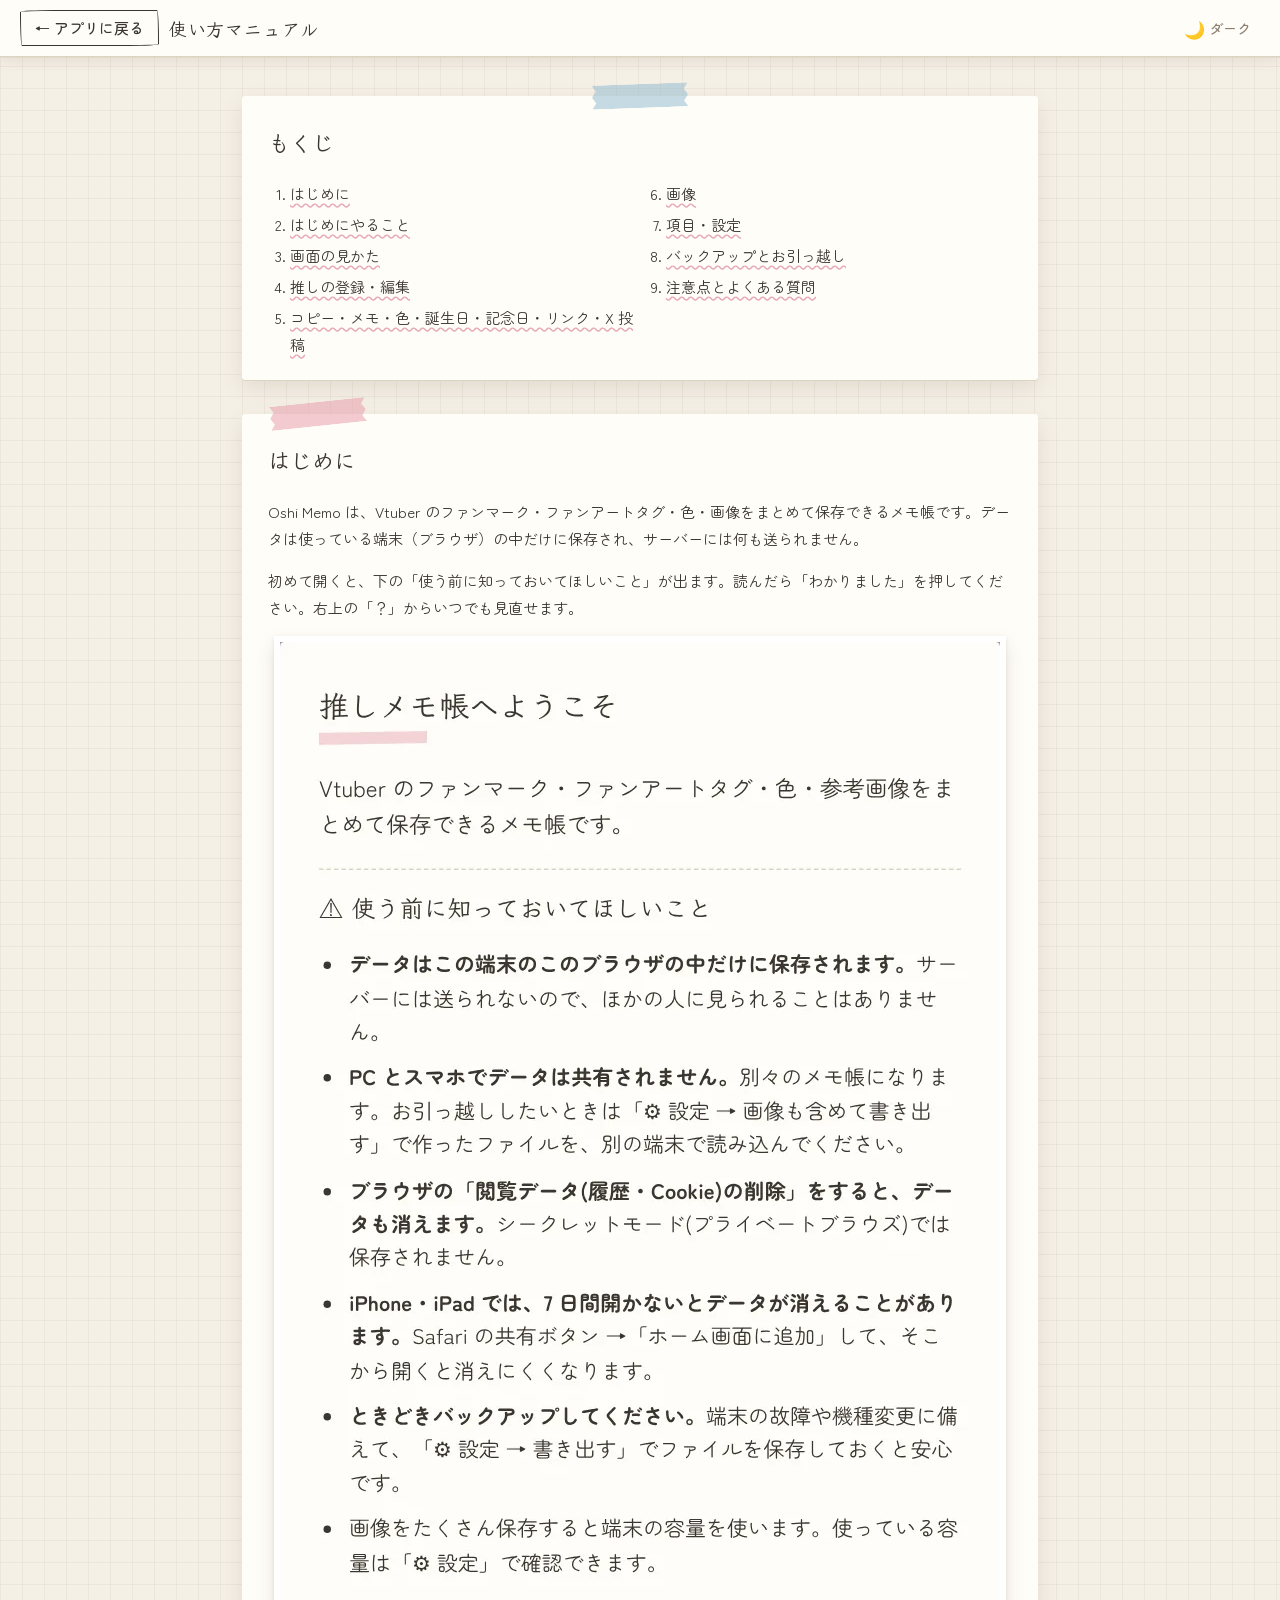
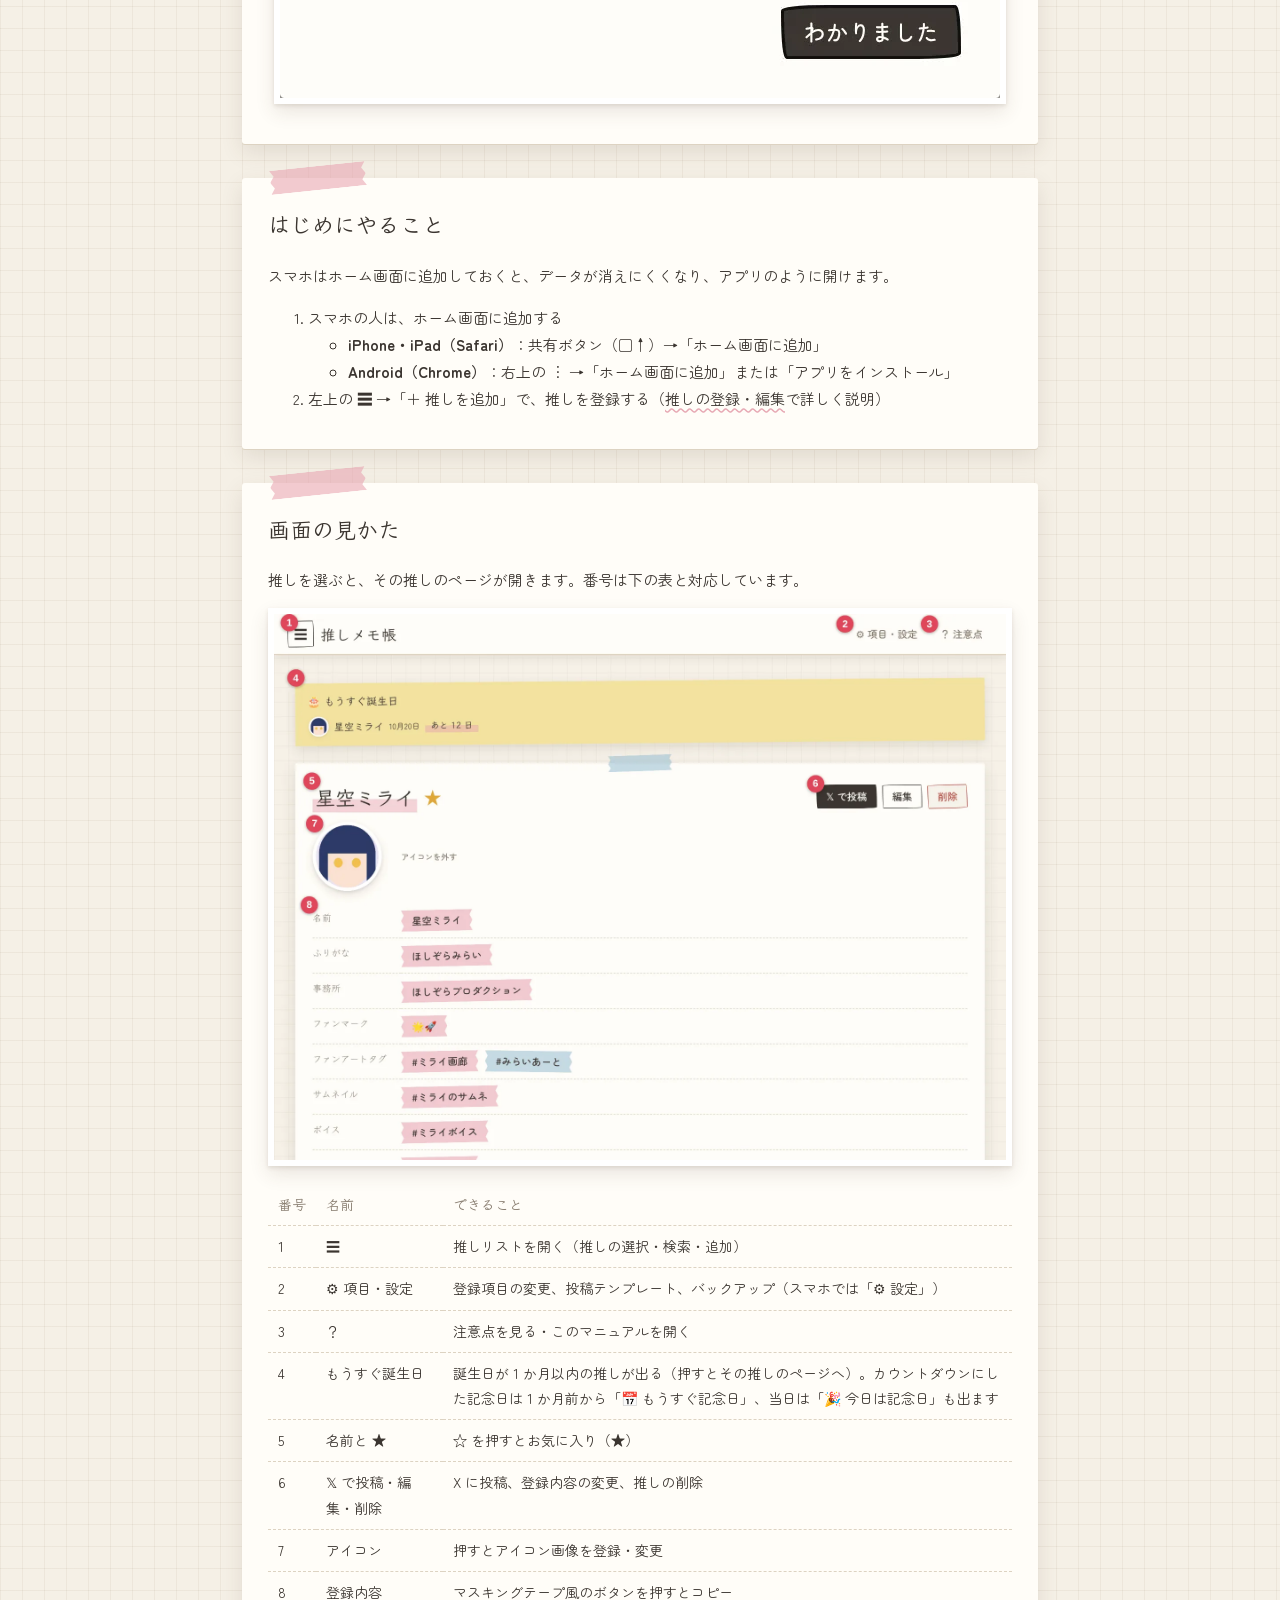
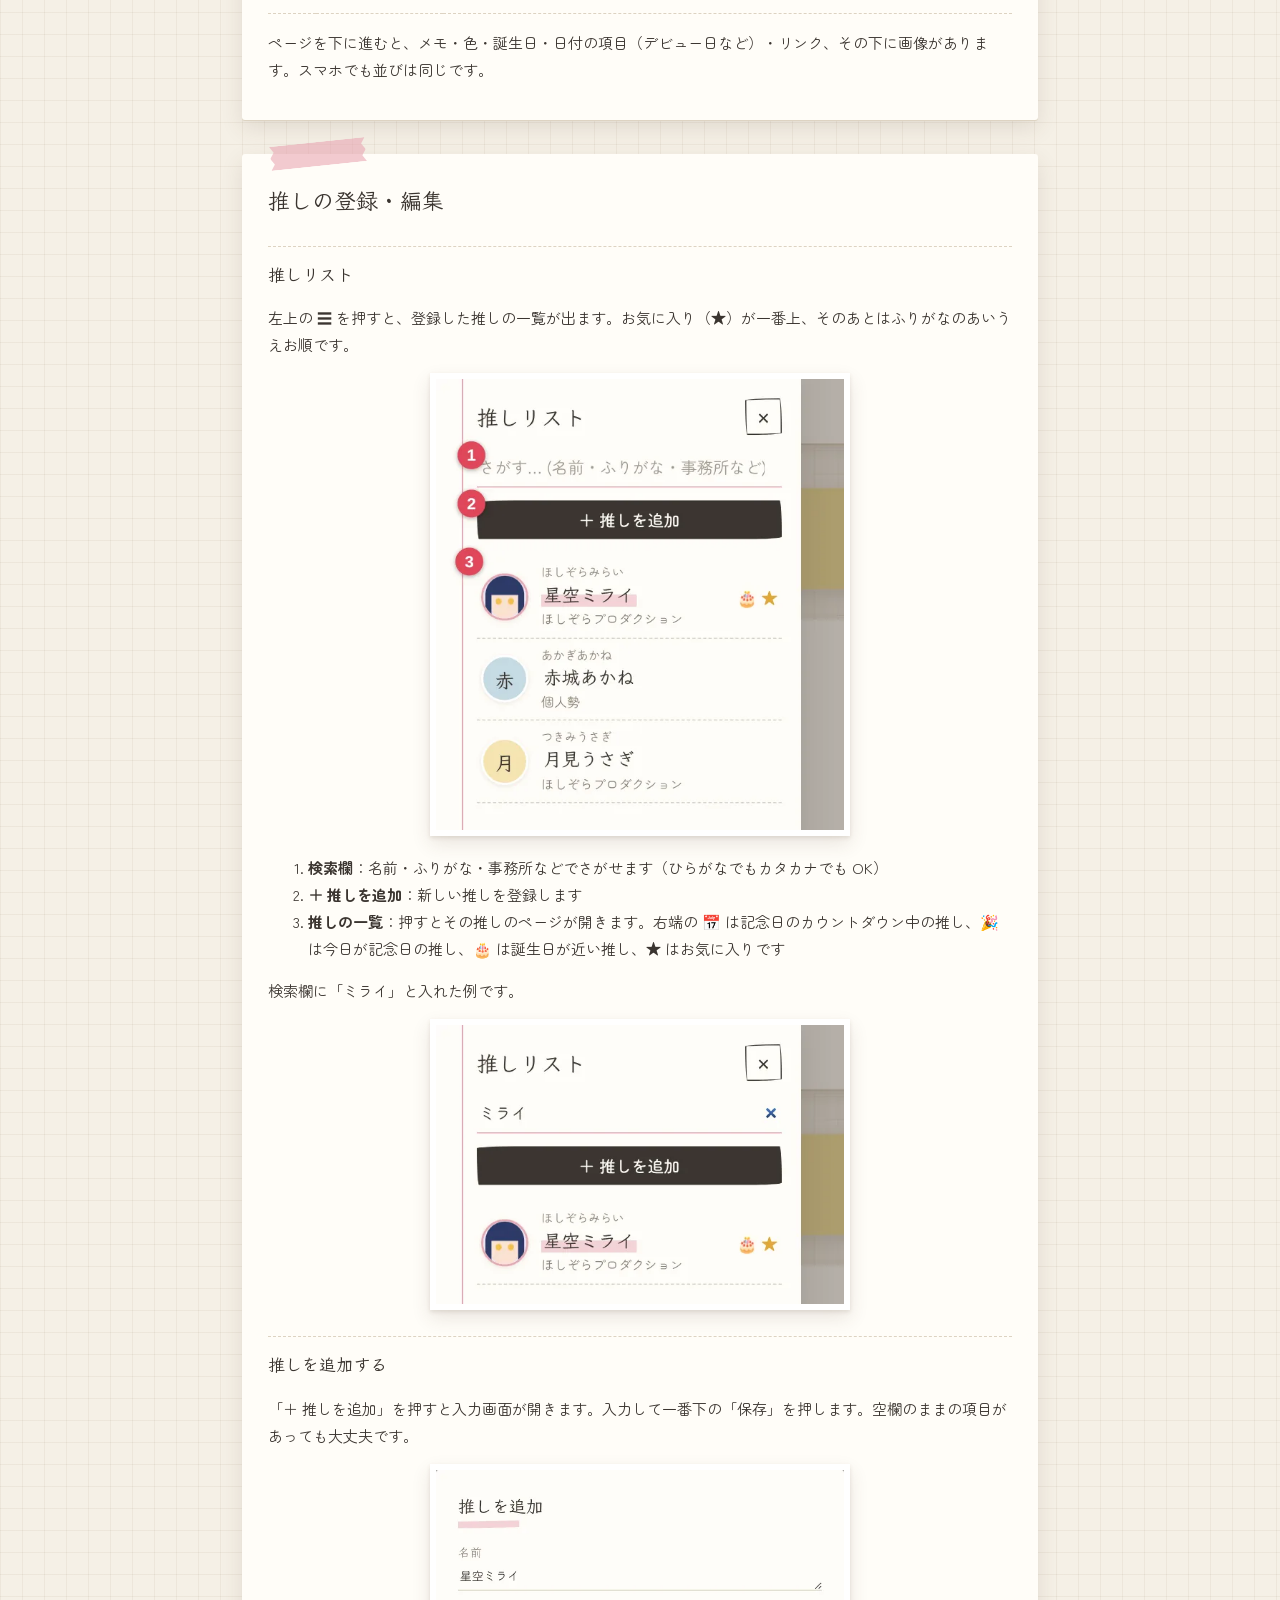
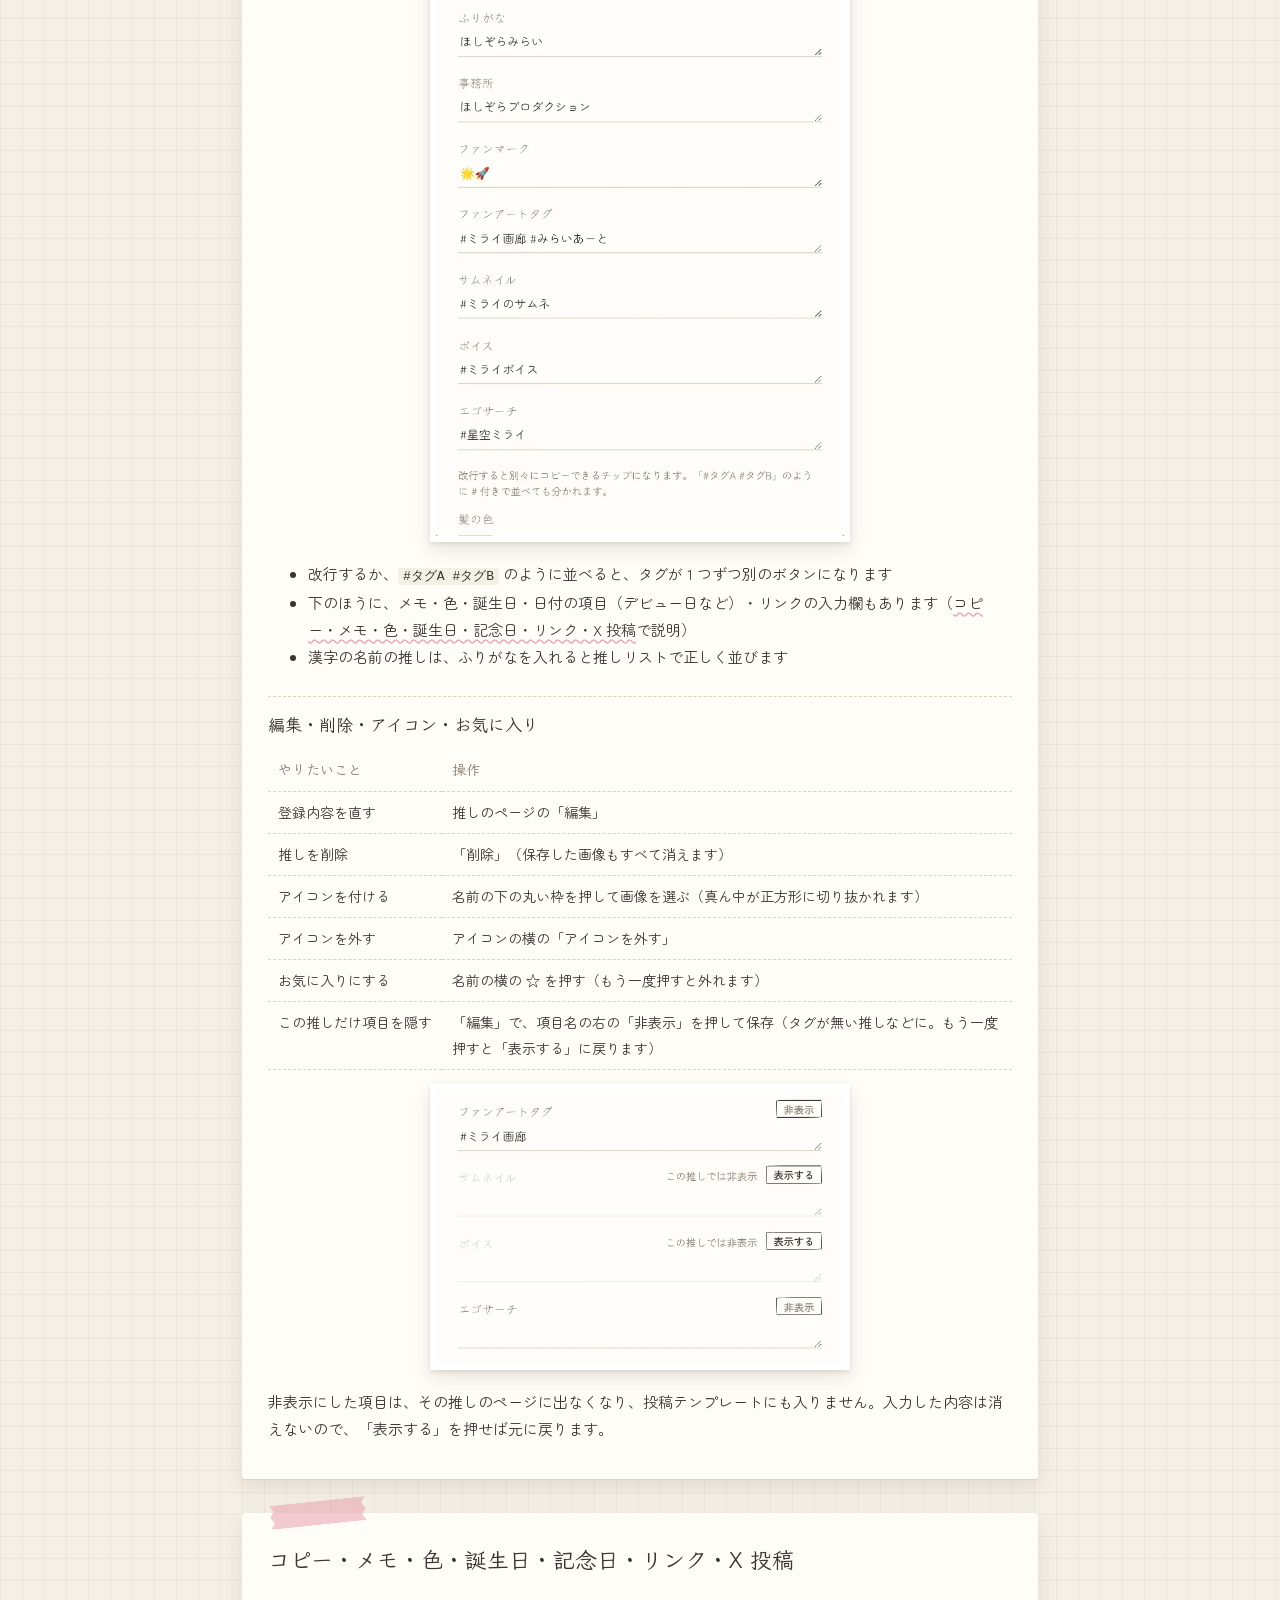
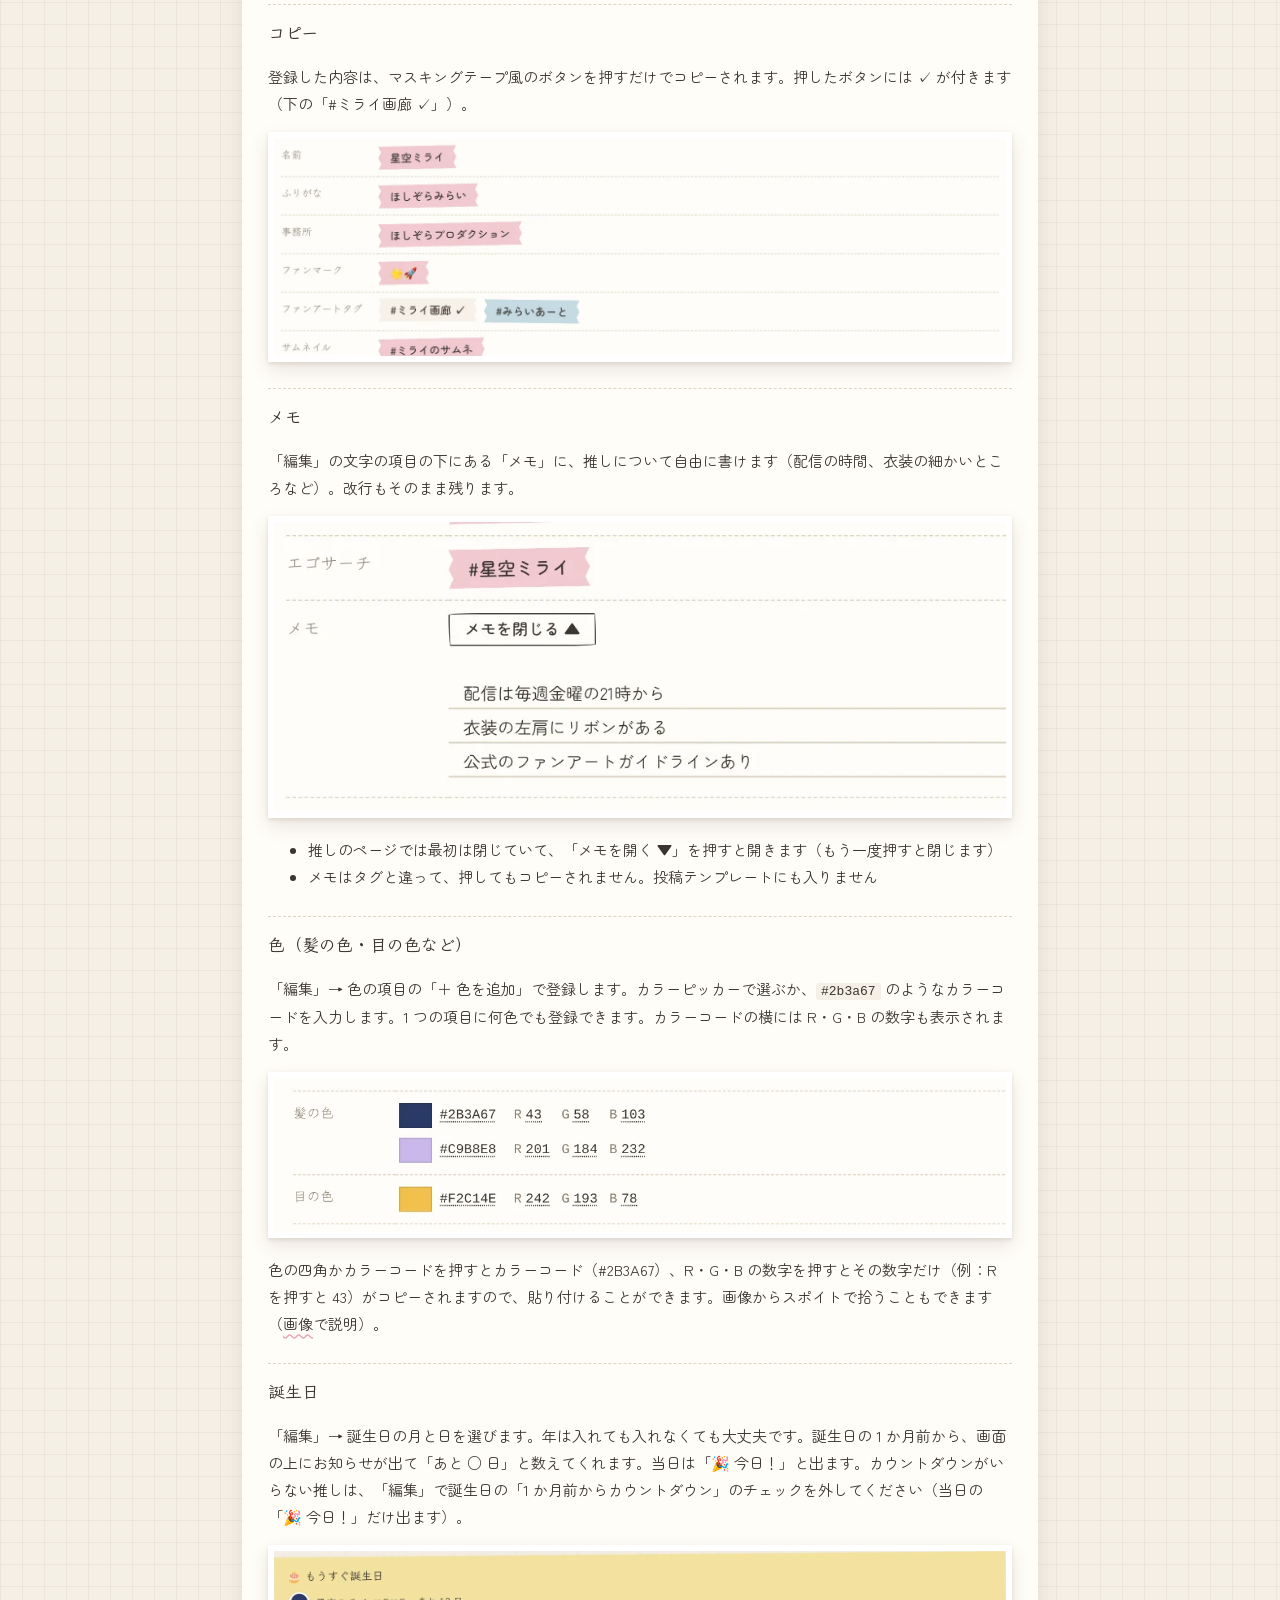
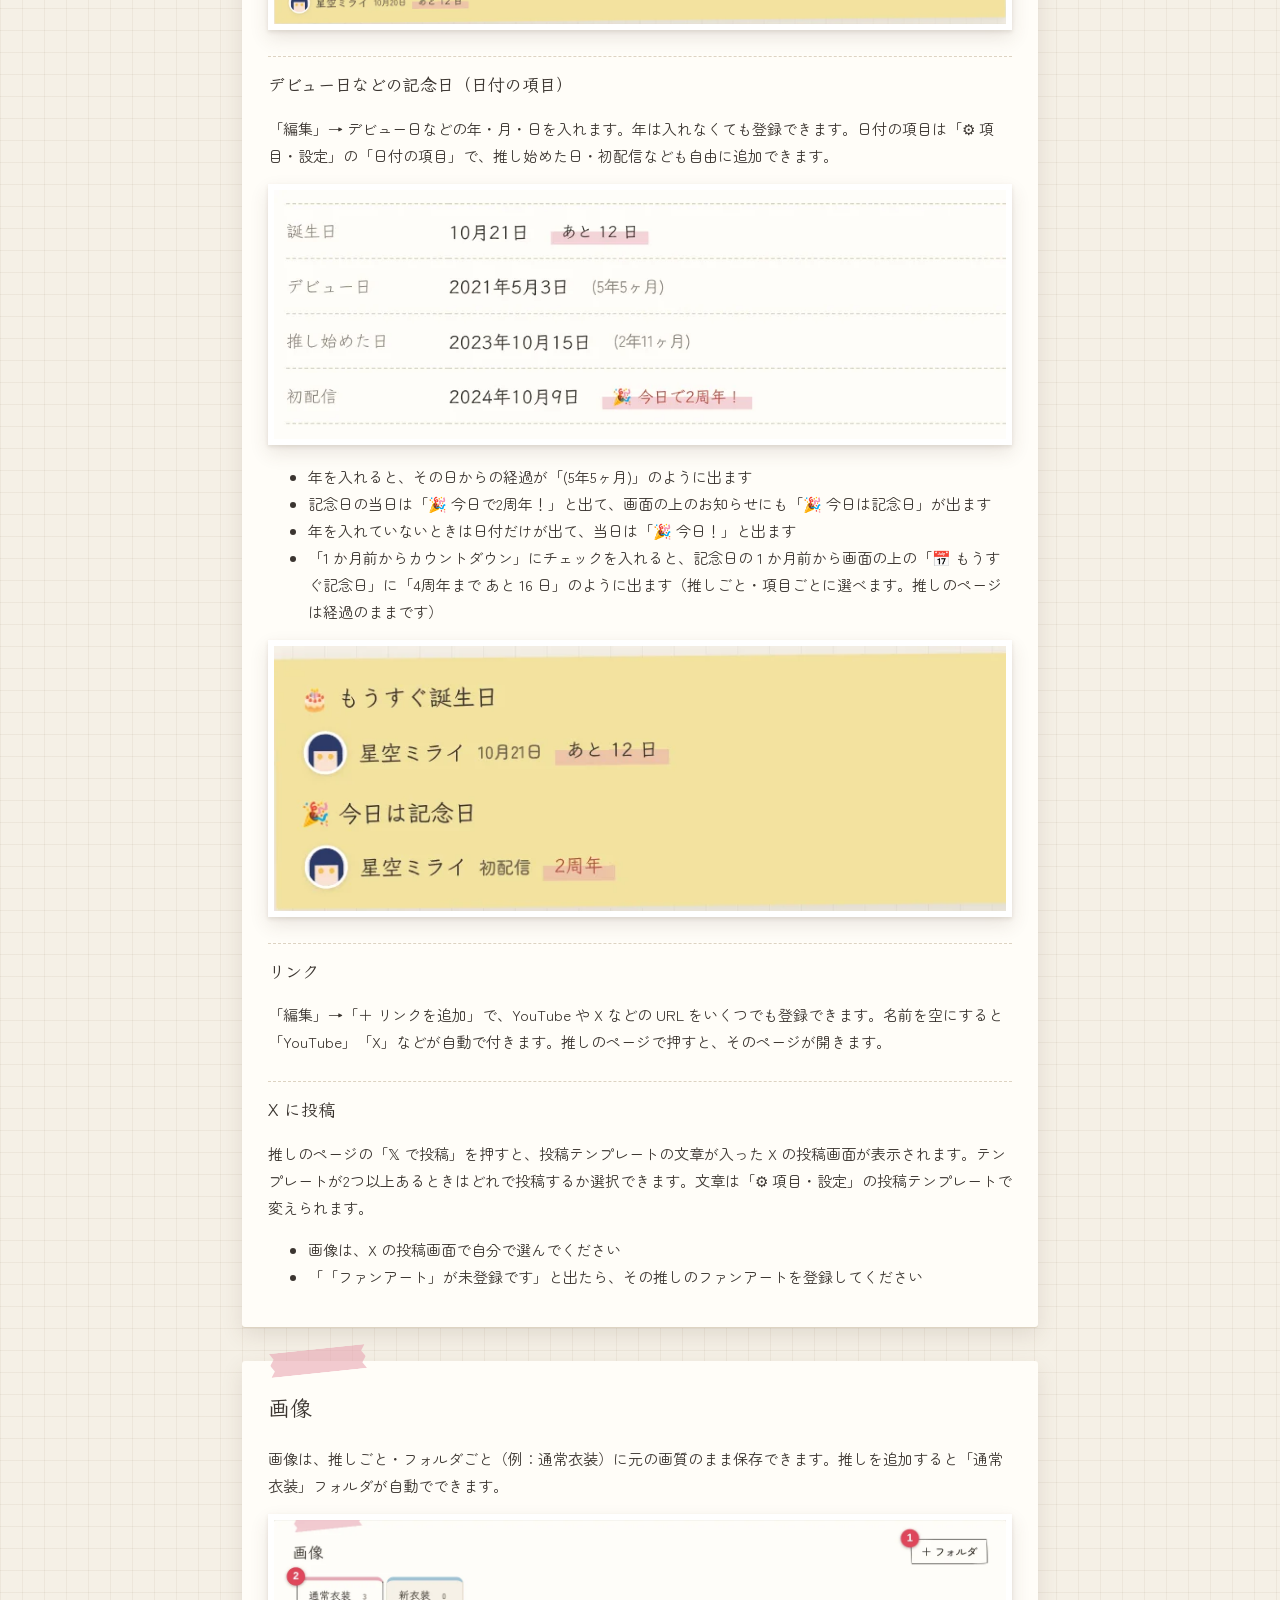
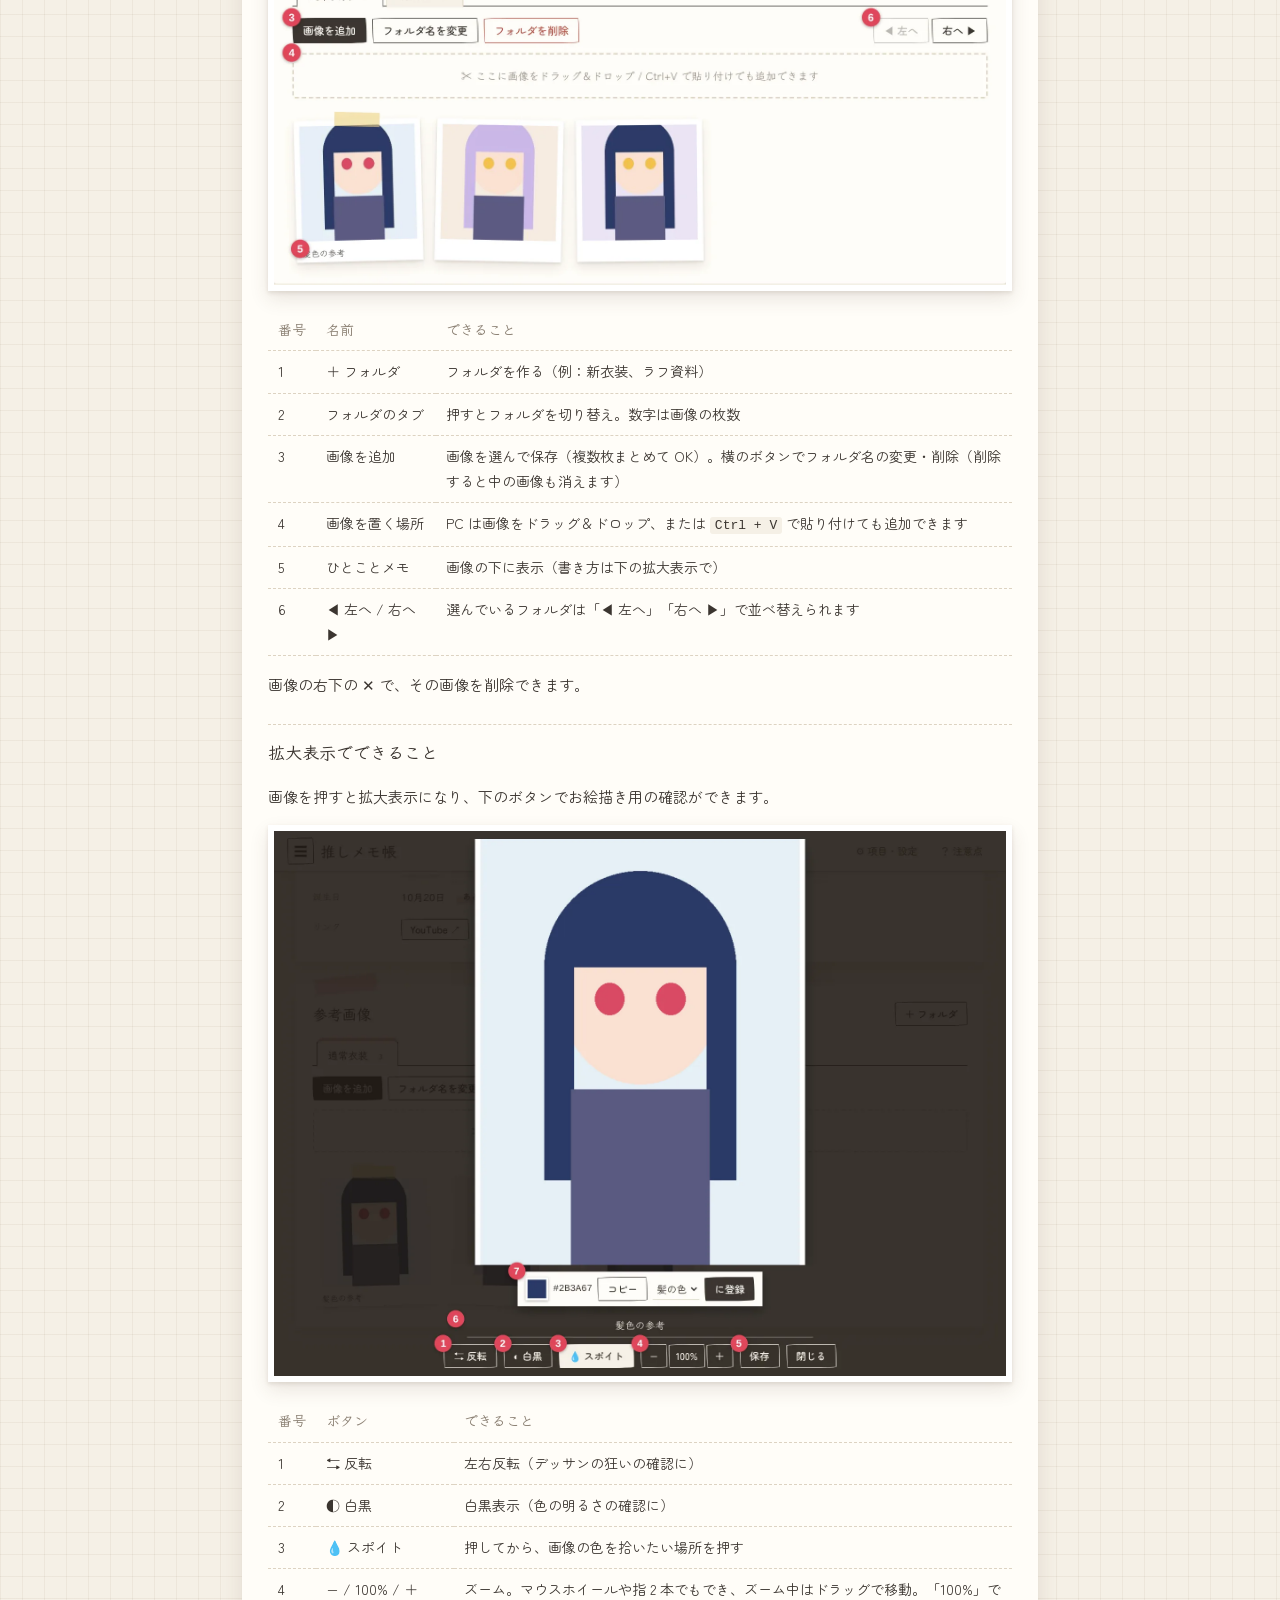
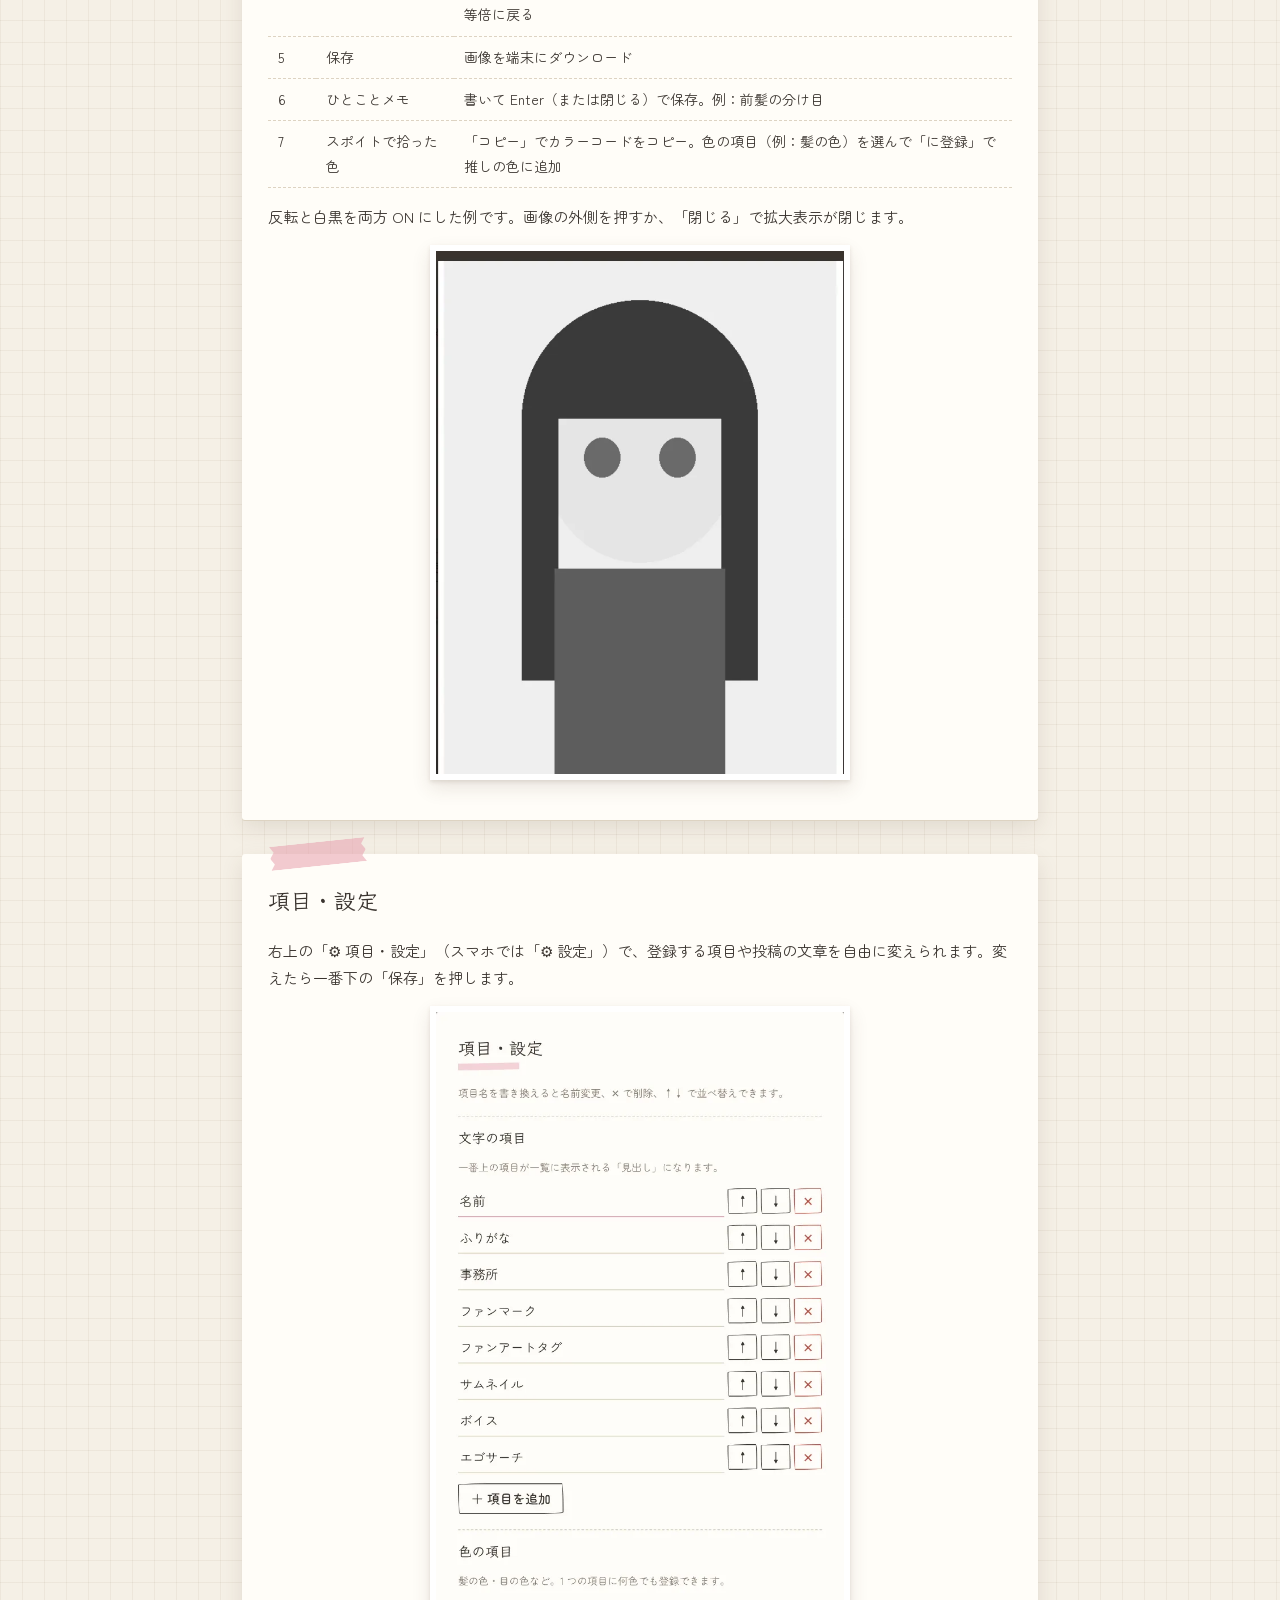
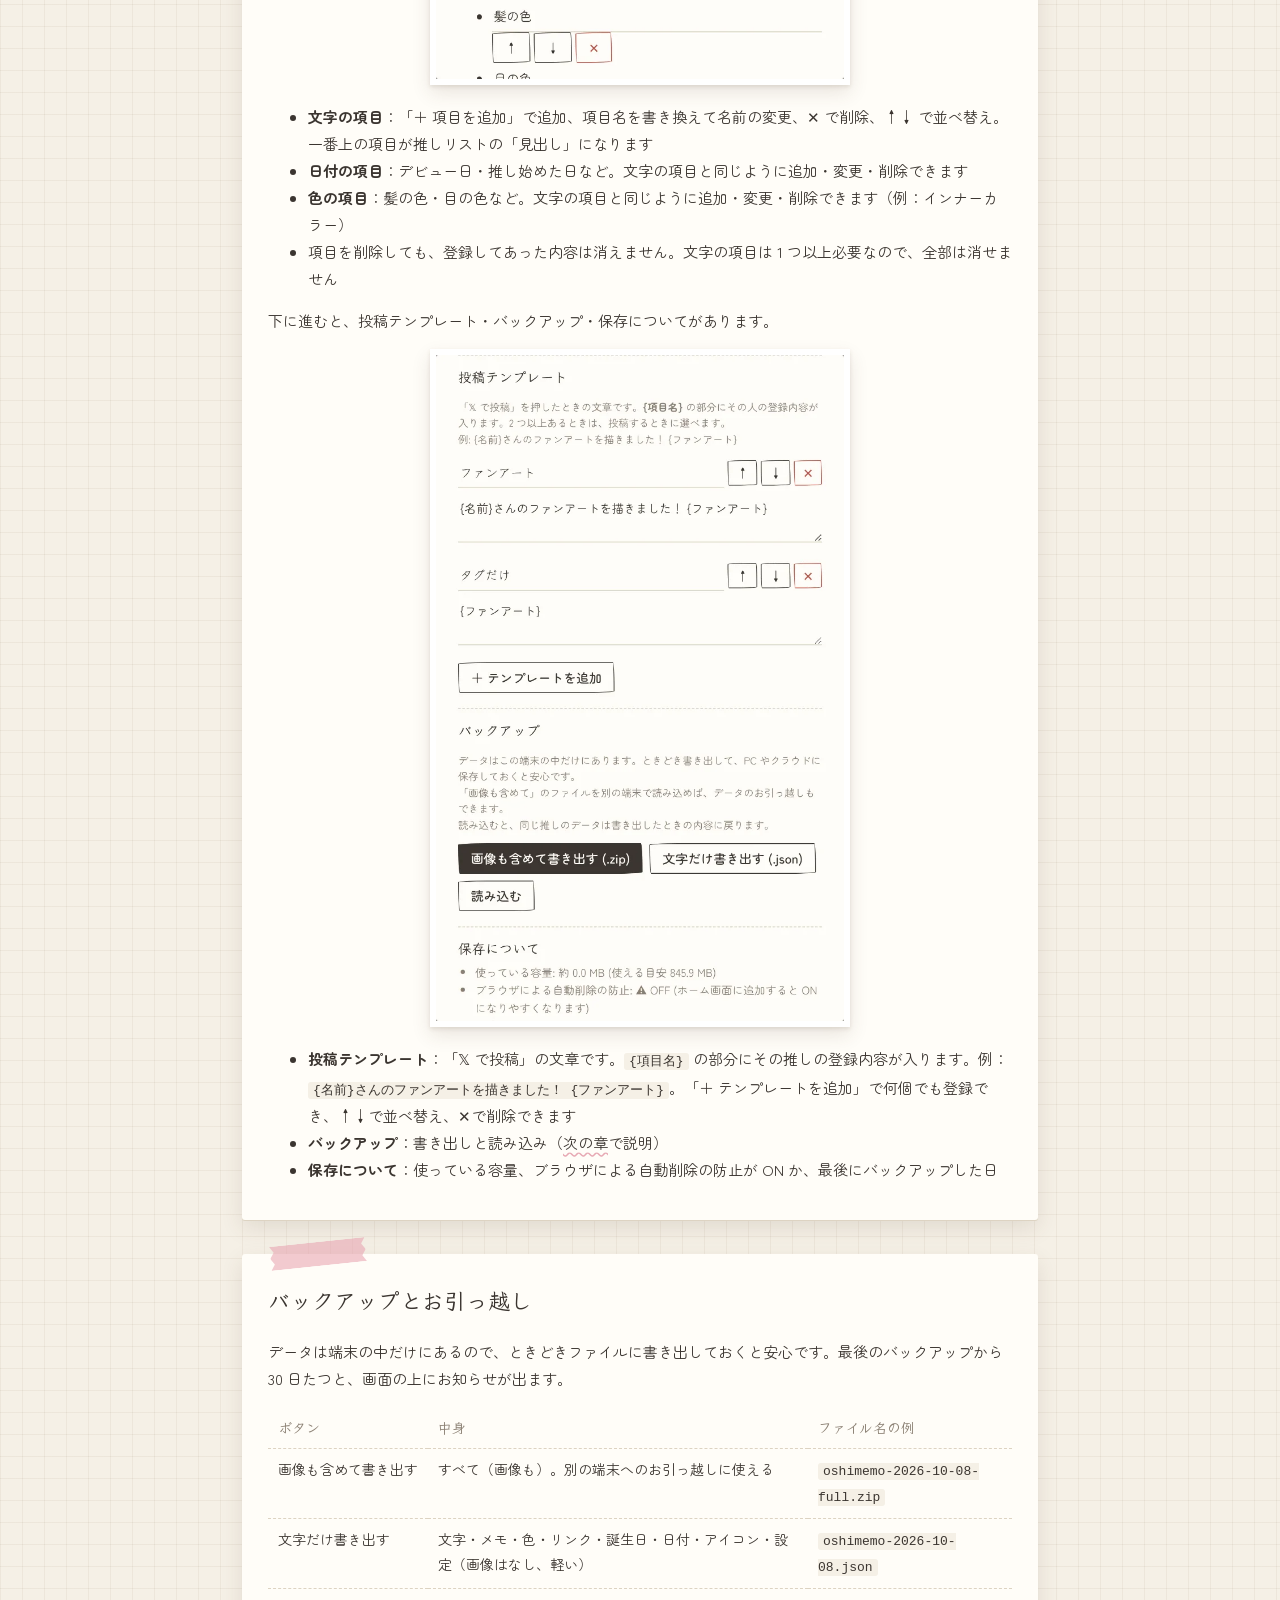
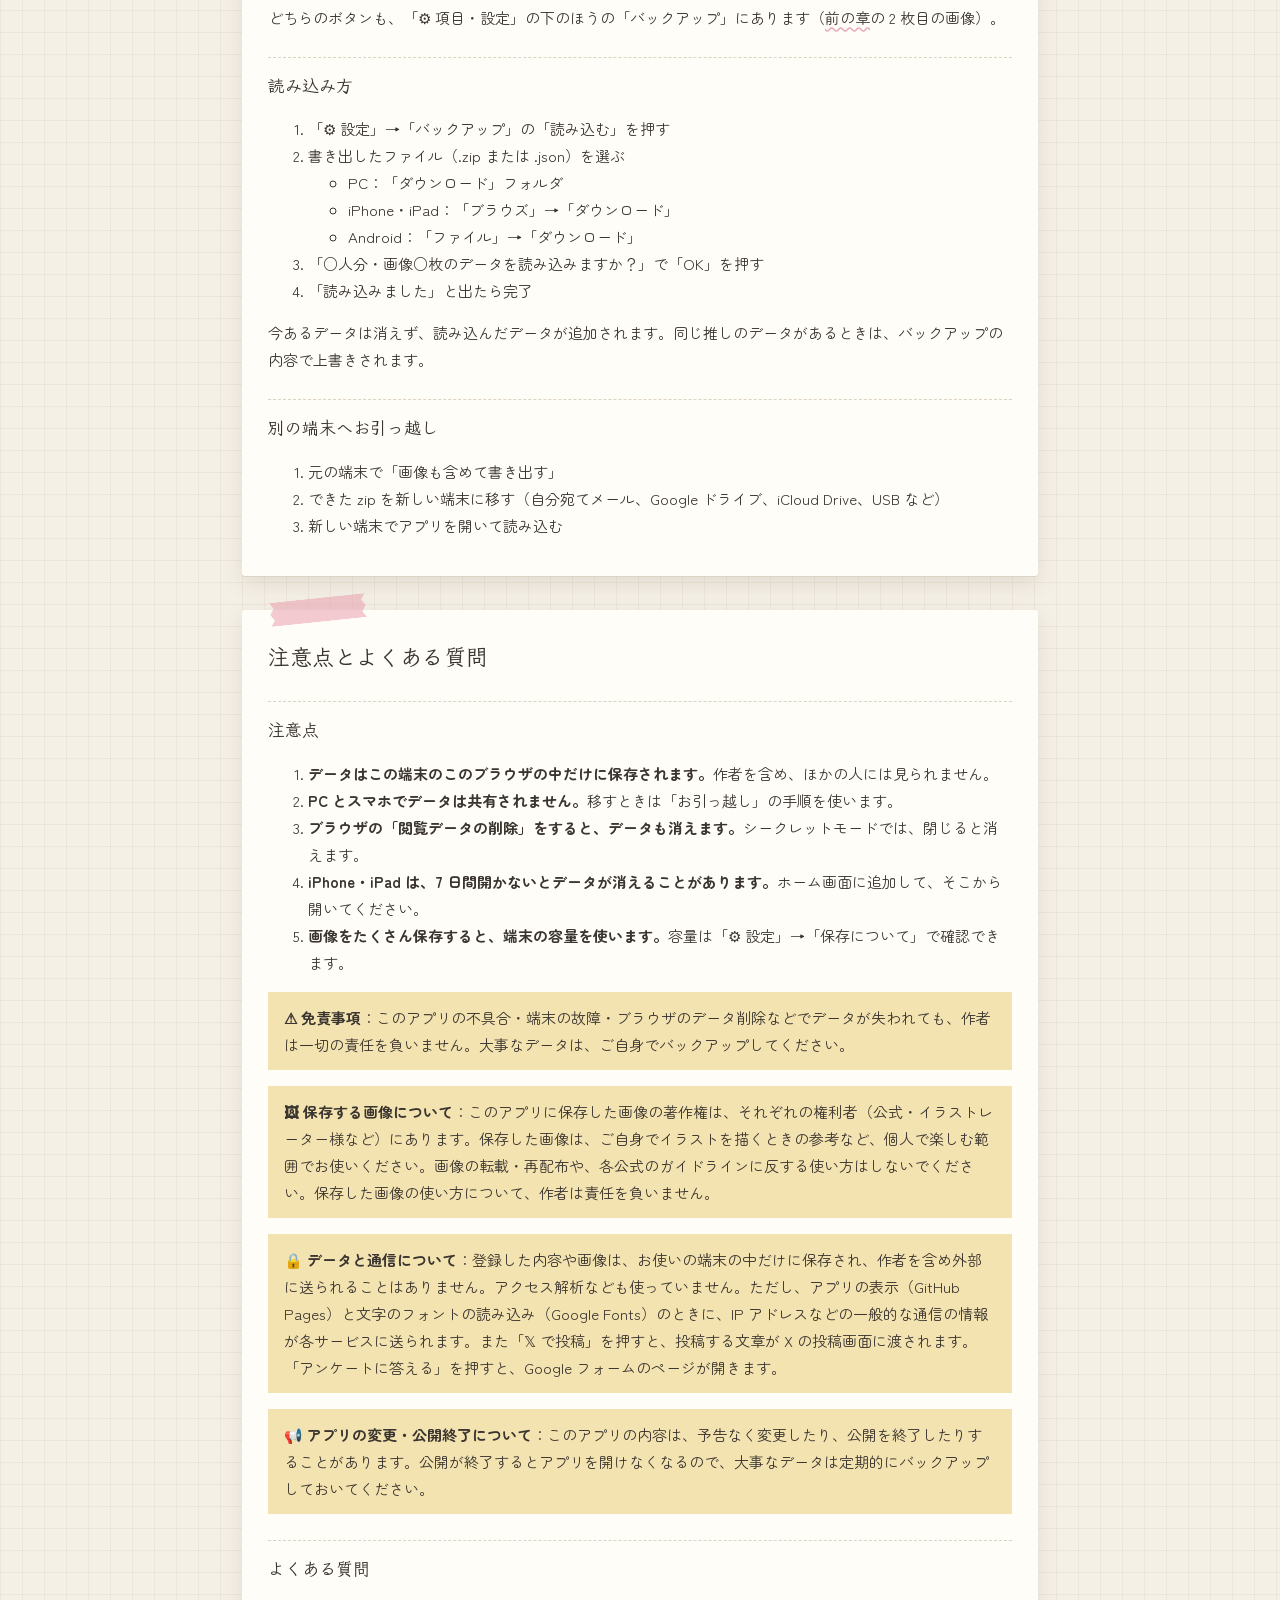
==== manual.html @ da1749e7 "名前を「Oshi Memo」(Caveat フォント) に変更、上のバーの並びと表記を整理、今日の予定のお知らせで長い内容がつぶれないように Co-Authored-By: Claude Opus 5" ====
<!doctype html>
<html lang="ja">
<head>
  <meta charset="utf-8">
  <meta name="viewport" content="width=device-width, initial-scale=1">
  <meta name="theme-color" content="#f5f0e6">
  <title>使い方マニュアル - Oshi Memo</title>
  <link rel="icon" href="favicon.ico" sizes="32x32">
  <link rel="apple-touch-icon" href="apple-touch-icon.png">
  <!-- フォント: アプリと同じ Klee One (手書き風) と Zen Maru Gothic (丸ゴシック) -->
  <link rel="preconnect" href="https://fonts.googleapis.com">
  <link rel="preconnect" href="https://fonts.gstatic.com" crossorigin>
  <link rel="stylesheet" href="https://fonts.googleapis.com/css2?family=Caveat:wght@600&family=Klee+One:wght@400;600&family=Zen+Maru+Gothic:wght@400;500;700&display=swap">
  <!-- 画面の明るさ (☀/🌙) を最初に決める -->
  <script src="theme.js?v=20261019-1"></script>
  <!-- ?v=… は「バージョン番号」。アプリを更新したら数字を変えると、
       スマホなどに残っている古いファイルではなく、新しいファイルが必ず読み込まれる -->
  <link rel="stylesheet" href="style.css?v=20261019-10">
  <!-- デザインのファイルが読み込めなくても、画像が画面からはみ出さないようにする最低限の設定 -->
  <style>
    img { max-width: 100%; height: auto; }
    .table-wrap { overflow-x: auto; }
  </style>
</head>
<body class="manual-page">
  <!-- 上のバー: アプリに戻る -->
  <header class="topbar">
    <a class="button" href="./">← アプリに戻る</a>
    <h1>使い方マニュアル</h1>
    <div class="topbar-right"><button id="btn-theme" class="ghost" title="画面の明るさ">🌙</button></div>
  </header>

  <main class="manual">
    <!-- 目次 (押すとその章へ移動) -->
    <nav class="card manual-toc" aria-label="目次">
      <h2>もくじ</h2>
      <ol>
        <li><a href="#start">はじめに</a></li>
        <li><a href="#first">はじめにやること</a></li>
        <li><a href="#screen">画面の見かた</a></li>
        <li><a href="#oshi">推しの登録・編集</a></li>
        <li><a href="#copy">コピー・メモ・色・誕生日・記念日・リンク・X 投稿</a></li>
        <li><a href="#images">画像</a></li>
        <li><a href="#settings">項目・設定</a></li>
        <li><a href="#backup">バックアップとお引っ越し</a></li>
        <li><a href="#notes">注意点とよくある質問</a></li>
      </ol>
    </nav>

    <!-- 1. はじめに -->
    <section class="card" id="start">
      <h2>はじめに</h2>
      <p>Oshi Memo は、Vtuber のファンマーク・ファンアートタグ・色・画像をまとめて保存できるメモ帳です。データは使っている端末（ブラウザ）の中だけに保存され、サーバーには何も送られません。</p>
      <p>初めて開くと、下の「使う前に知っておいてほしいこと」が出ます。読んだら「わかりました」を押してください。右上の「？」からいつでも見直せます。</p>
      <figure><img src="manual/help.webp" alt="最初に出る注意点の画面" loading="lazy"></figure>
    </section>

    <!-- 2. はじめにやること -->
    <section class="card" id="first">
      <h2>はじめにやること</h2>
      <p>スマホはホーム画面に追加しておくと、データが消えにくくなり、アプリのように開けます。</p>
      <ol>
        <li>スマホの人は、ホーム画面に追加する
          <ul>
            <li><b>iPhone・iPad（Safari）</b>：共有ボタン（□↑）→「ホーム画面に追加」</li>
            <li><b>Android（Chrome）</b>：右上の ︙ →「ホーム画面に追加」または「アプリをインストール」</li>
          </ul>
        </li>
        <li>左上の <b>☰</b> →「＋ 推しを追加」で、推しを登録する（<a href="#oshi">推しの登録・編集</a>で詳しく説明）</li>
      </ol>
    </section>

    <!-- 3. 画面の見かた -->
    <section class="card" id="screen">
      <h2>画面の見かた</h2>
      <p>推しを選ぶと、その推しのページが開きます。番号は下の表と対応しています。</p>
      <figure><img src="manual/overview.webp" alt="推しのページ全体（番号付き）" loading="lazy"></figure>
      <div class="table-wrap">
        <table>
          <tr><th>番号</th><th>名前</th><th>できること</th></tr>
          <tr><td>1</td><td>☰</td><td>推しリストを開く（推しの選択・検索・追加）</td></tr>
          <tr><td>2</td><td>⚙ 項目・設定</td><td>登録項目の変更、投稿テンプレート、バックアップ（スマホでは「⚙ 設定」）</td></tr>
          <tr><td>3</td><td>？</td><td>注意点を見る・このマニュアルを開く</td></tr>
          <tr><td>4</td><td>もうすぐ誕生日</td><td>誕生日が 1 か月以内の推しが出る（押すとその推しのページへ）。カウントダウンにした記念日は 1 か月前から「📅 もうすぐ記念日」、当日は「🎉 今日は記念日」も出ます</td></tr>
          <tr><td>5</td><td>名前と ★</td><td>☆ を押すとお気に入り（★）</td></tr>
          <tr><td>6</td><td>𝕏 で投稿・編集・削除</td><td>X に投稿、登録内容の変更、推しの削除</td></tr>
          <tr><td>7</td><td>アイコン</td><td>押すとアイコン画像を登録・変更</td></tr>
          <tr><td>8</td><td>登録内容</td><td>マスキングテープ風のボタンを押すとコピー</td></tr>
        </table>
      </div>
      <p>ページを下に進むと、メモ・色・誕生日・日付の項目（デビュー日など）・リンク、その下に画像があります。スマホでも並びは同じです。</p>
    </section>

    <!-- 4. 推しの登録・編集 -->
    <section class="card" id="oshi">
      <h2>推しの登録・編集</h2>
      <h3>推しリスト</h3>
      <p>左上の ☰ を押すと、登録した推しの一覧が出ます。お気に入り（★）が一番上、そのあとはふりがなのあいうえお順です。</p>
      <figure><img src="manual/list.webp" alt="推しリスト" loading="lazy" class="narrow"></figure>
      <ol>
        <li><b>検索欄</b>：名前・ふりがな・事務所などでさがせます（ひらがなでもカタカナでも OK）</li>
        <li><b>＋ 推しを追加</b>：新しい推しを登録します</li>
        <li><b>推しの一覧</b>：押すとその推しのページが開きます。右端の 📅 は記念日のカウントダウン中の推し、🎉 は今日が記念日の推し、🎂 は誕生日が近い推し、★ はお気に入りです</li>
      </ol>
      <p>検索欄に「ミライ」と入れた例です。</p>
      <figure><img src="manual/search.webp" alt="検索したところ" loading="lazy" class="narrow"></figure>

      <h3>推しを追加する</h3>
      <p>「＋ 推しを追加」を押すと入力画面が開きます。入力して一番下の「保存」を押します。空欄のままの項目があっても大丈夫です。</p>
      <figure><img src="manual/add.webp" alt="推しを追加する画面" loading="lazy" class="narrow"></figure>
      <ul>
        <li>改行するか、<code>#タグA #タグB</code> のように並べると、タグが 1 つずつ別のボタンになります</li>
        <li>下のほうに、メモ・色・誕生日・日付の項目（デビュー日など）・リンクの入力欄もあります（<a href="#copy">コピー・メモ・色・誕生日・記念日・リンク・X 投稿</a>で説明）</li>
        <li>漢字の名前の推しは、ふりがなを入れると推しリストで正しく並びます</li>
      </ul>

      <h3>編集・削除・アイコン・お気に入り</h3>
      <div class="table-wrap">
        <table>
          <tr><th>やりたいこと</th><th>操作</th></tr>
          <tr><td>登録内容を直す</td><td>推しのページの「編集」</td></tr>
          <tr><td>推しを削除</td><td>「削除」（保存した画像もすべて消えます）</td></tr>
          <tr><td>アイコンを付ける</td><td>名前の下の丸い枠を押して画像を選ぶ（真ん中が正方形に切り抜かれます）</td></tr>
          <tr><td>アイコンを外す</td><td>アイコンの横の「アイコンを外す」</td></tr>
          <tr><td>お気に入りにする</td><td>名前の横の ☆ を押す（もう一度押すと外れます）</td></tr>
          <tr><td>この推しだけ項目を隠す</td><td>「編集」で、項目名の右の「非表示」を押して保存（タグが無い推しなどに。もう一度押すと「表示する」に戻ります）</td></tr>
        </table>
      </div>
      <figure><img src="manual/hide.webp" alt="編集画面でサムネイルとボイスを非表示にしたところ" loading="lazy" class="narrow"></figure>
      <p>非表示にした項目は、その推しのページに出なくなり、投稿テンプレートにも入りません。入力した内容は消えないので、「表示する」を押せば元に戻ります。</p>
    </section>

    <!-- 5. コピー・メモ・色・誕生日・記念日・リンク・X 投稿 -->
    <section class="card" id="copy">
      <h2>コピー・メモ・色・誕生日・記念日・リンク・X 投稿</h2>
      <h3>コピー</h3>
      <p>登録した内容は、マスキングテープ風のボタンを押すだけでコピーされます。押したボタンには ✓ が付きます（下の「#ミライ画廊 ✓」）。</p>
      <figure><img src="manual/copy.webp" alt="タグを押してコピーしたところ" loading="lazy"></figure>

      <h3>メモ</h3>
      <p>「編集」の文字の項目の下にある「メモ」に、推しについて自由に書けます（配信の時間、衣装の細かいところなど）。改行もそのまま残ります。</p>
      <figure><img src="manual/memo.webp" alt="メモを開いたところ" loading="lazy"></figure>
      <ul>
        <li>推しのページでは最初は閉じていて、「メモを開く ▼」を押すと開きます（もう一度押すと閉じます）</li>
        <li>メモはタグと違って、押してもコピーされません。投稿テンプレートにも入りません</li>
      </ul>

      <h3>色（髪の色・目の色など）</h3>
      <p>「編集」→ 色の項目の「＋ 色を追加」で登録します。カラーピッカーで選ぶか、<code>#2b3a67</code> のようなカラーコードを入力します。1 つの項目に何色でも登録できます。カラーコードの横には R・G・B の数字も表示されます。</p>
      <figure><img src="manual/colors.webp?v=20261013" alt="登録した色" loading="lazy"></figure>
      <p>色の四角かカラーコードを押すとカラーコード（#2B3A67）、R・G・B の数字を押すとその数字だけ（例：R を押すと 43）がコピーされますので、貼り付けることができます。画像からスポイトで拾うこともできます（<a href="#images">画像</a>で説明）。</p>

      <h3>誕生日</h3>
      <p>「編集」→ 誕生日の月と日を選びます。年は入れても入れなくても大丈夫です。誕生日の 1 か月前から、画面の上にお知らせが出て「あと ○ 日」と数えてくれます。当日は「🎉 今日！」と出ます。カウントダウンがいらない推しは、「編集」で誕生日の「1 か月前からカウントダウン」のチェックを外してください（当日の「🎉 今日！」だけ出ます）。</p>
      <figure><img src="manual/birthday.webp" alt="もうすぐ誕生日のお知らせ" loading="lazy"></figure>

      <h3>デビュー日などの記念日（日付の項目）</h3>
      <p>「編集」→ デビュー日などの年・月・日を入れます。年は入れなくても登録できます。日付の項目は「⚙ 項目・設定」の「日付の項目」で、推し始めた日・初配信なども自由に追加できます。</p>
      <figure><img src="manual/anniv.webp" alt="推しのページの日付の表示（経過と当日のお祝い）" loading="lazy"></figure>
      <ul>
        <li>年を入れると、その日からの経過が「(5年5ヶ月)」のように出ます</li>
        <li>記念日の当日は「🎉 今日で2周年！」と出て、画面の上のお知らせにも「🎉 今日は記念日」が出ます</li>
        <li>年を入れていないときは日付だけが出て、当日は「🎉 今日！」と出ます</li>
        <li>「1 か月前からカウントダウン」にチェックを入れると、記念日の 1 か月前から画面の上の「📅 もうすぐ記念日」に「4周年まで あと 16 日」のように出ます（推しごと・項目ごとに選べます。推しのページは経過のままです）</li>
      </ul>
      <figure><img src="manual/anniv-banner.webp" alt="上のお知らせ（もうすぐ誕生日と今日は記念日）" loading="lazy"></figure>

      <h3>リンク</h3>
      <p>「編集」→「＋ リンクを追加」で、YouTube や X などの URL をいくつでも登録できます。名前を空にすると「YouTube」「X」などが自動で付きます。推しのページで押すと、そのページが開きます。</p>

      <h3>X に投稿</h3>
      <p>推しのページの「𝕏 で投稿」を押すと、投稿テンプレートの文章が入った X の投稿画面が表示されます。テンプレートが2つ以上あるときはどれで投稿するか選択できます。文章は「⚙ 項目・設定」の投稿テンプレートで変えられます。</p>
      <ul>
        <li>画像は、X の投稿画面で自分で選んでください</li>
        <li>「「ファンアート」が未登録です」と出たら、その推しのファンアートを登録してください</li>
      </ul>
    </section>

    <!-- 6. 画像 -->
    <section class="card" id="images">
      <h2>画像</h2>
      <p>画像は、推しごと・フォルダごと（例：通常衣装）に元の画質のまま保存できます。推しを追加すると「通常衣装」フォルダが自動でできます。</p>
      <figure><img src="manual/images.webp" alt="画像の画面（番号付き）" loading="lazy"></figure>
      <div class="table-wrap">
        <table>
          <tr><th>番号</th><th>名前</th><th>できること</th></tr>
          <tr><td>1</td><td>＋ フォルダ</td><td>フォルダを作る（例：新衣装、ラフ資料）</td></tr>
          <tr><td>2</td><td>フォルダのタブ</td><td>押すとフォルダを切り替え。数字は画像の枚数</td></tr>
          <tr><td>3</td><td>画像を追加</td><td>画像を選んで保存（複数枚まとめて OK）。横のボタンでフォルダ名の変更・削除（削除すると中の画像も消えます）</td></tr>
          <tr><td>4</td><td>画像を置く場所</td><td>PC は画像をドラッグ＆ドロップ、または <code>Ctrl + V</code> で貼り付けても追加できます</td></tr>
          <tr><td>5</td><td>ひとことメモ</td><td>画像の下に表示（書き方は下の拡大表示で）</td></tr>
          <tr><td>6</td><td>◀ 左へ / 右へ ▶</td><td>選んでいるフォルダは「◀ 左へ」「右へ ▶」で並べ替えられます</td></tr>
        </table>
      </div>
      <p>画像の右下の ✕ で、その画像を削除できます。</p>

      <h3>拡大表示でできること</h3>
      <p>画像を押すと拡大表示になり、下のボタンでお絵描き用の確認ができます。</p>
      <figure><img src="manual/lightbox.webp" alt="拡大表示（番号付き）" loading="lazy"></figure>
      <div class="table-wrap">
        <table>
          <tr><th>番号</th><th>ボタン</th><th>できること</th></tr>
          <tr><td>1</td><td>⇆ 反転</td><td>左右反転（デッサンの狂いの確認に）</td></tr>
          <tr><td>2</td><td>◐ 白黒</td><td>白黒表示（色の明るさの確認に）</td></tr>
          <tr><td>3</td><td>💧 スポイト</td><td>押してから、画像の色を拾いたい場所を押す</td></tr>
          <tr><td>4</td><td>− / 100% / ＋</td><td>ズーム。マウスホイールや指 2 本でもでき、ズーム中はドラッグで移動。「100%」で等倍に戻る</td></tr>
          <tr><td>5</td><td>保存</td><td>画像を端末にダウンロード</td></tr>
          <tr><td>6</td><td>ひとことメモ</td><td>書いて Enter（または閉じる）で保存。例：前髪の分け目</td></tr>
          <tr><td>7</td><td>スポイトで拾った色</td><td>「コピー」でカラーコードをコピー。色の項目（例：髪の色）を選んで「に登録」で推しの色に追加</td></tr>
        </table>
      </div>
      <p>反転と白黒を両方 ON にした例です。画像の外側を押すか、「閉じる」で拡大表示が閉じます。</p>
      <figure><img src="manual/flip-gray.webp" alt="反転と白黒を ON にしたところ" loading="lazy" class="narrow"></figure>
    </section>

    <!-- 7. 項目・設定 -->
    <section class="card" id="settings">
      <h2>項目・設定</h2>
      <p>右上の「⚙ 項目・設定」（スマホでは「⚙ 設定」）で、登録する項目や投稿の文章を自由に変えられます。変えたら一番下の「保存」を押します。</p>
      <figure><img src="manual/settings.webp" alt="項目・設定の画面（上のほう）" loading="lazy" class="narrow"></figure>
      <ul>
        <li><b>文字の項目</b>：「＋ 項目を追加」で追加、項目名を書き換えて名前の変更、✕ で削除、↑↓ で並べ替え。一番上の項目が推しリストの「見出し」になります</li>
        <li><b>日付の項目</b>：デビュー日・推し始めた日など。文字の項目と同じように追加・変更・削除できます</li>
        <li><b>色の項目</b>：髪の色・目の色など。文字の項目と同じように追加・変更・削除できます（例：インナーカラー）</li>
        <li>項目を削除しても、登録してあった内容は消えません。文字の項目は 1 つ以上必要なので、全部は消せません</li>
      </ul>
      <p>下に進むと、投稿テンプレート・バックアップ・保存についてがあります。</p>
      <figure><img src="manual/settings-bottom.webp" alt="項目・設定の画面（下のほう）" loading="lazy" class="narrow"></figure>
      <ul>
        <li><b>投稿テンプレート</b>：「𝕏 で投稿」の文章です。<code>{項目名}</code> の部分にその推しの登録内容が入ります。例：<code>{名前}さんのファンアートを描きました！ {ファンアート}</code>。「＋ テンプレートを追加」で何個でも登録でき、↑↓で並べ替え、✕で削除できます</li>
        <li><b>バックアップ</b>：書き出しと読み込み（<a href="#backup">次の章</a>で説明）</li>
        <li><b>保存について</b>：使っている容量、ブラウザによる自動削除の防止が ON か、最後にバックアップした日</li>
      </ul>
    </section>

    <!-- 8. バックアップとお引っ越し -->
    <section class="card" id="backup">
      <h2>バックアップとお引っ越し</h2>
      <p>データは端末の中だけにあるので、ときどきファイルに書き出しておくと安心です。最後のバックアップから 30 日たつと、画面の上にお知らせが出ます。</p>
      <div class="table-wrap">
        <table>
          <tr><th>ボタン</th><th>中身</th><th>ファイル名の例</th></tr>
          <tr><td>画像も含めて書き出す</td><td>すべて（画像も）。別の端末へのお引っ越しに使える</td><td><code>oshimemo-2026-10-08-full.zip</code></td></tr>
          <tr><td>文字だけ書き出す</td><td>文字・メモ・色・リンク・誕生日・日付・アイコン・設定（画像はなし、軽い）</td><td><code>oshimemo-2026-10-08.json</code></td></tr>
        </table>
      </div>
      <p>どちらのボタンも、「⚙ 項目・設定」の下のほうの「バックアップ」にあります（<a href="#settings">前の章</a>の 2 枚目の画像）。</p>

      <h3>読み込み方</h3>
      <ol>
        <li>「⚙ 設定」→「バックアップ」の「読み込む」を押す</li>
        <li>書き出したファイル（.zip または .json）を選ぶ
          <ul>
            <li>PC：「ダウンロード」フォルダ</li>
            <li>iPhone・iPad：「ブラウズ」→「ダウンロード」</li>
            <li>Android：「ファイル」→「ダウンロード」</li>
          </ul>
        </li>
        <li>「○人分・画像○枚のデータを読み込みますか？」で「OK」を押す</li>
        <li>「読み込みました」と出たら完了</li>
      </ol>
      <p>今あるデータは消えず、読み込んだデータが追加されます。同じ推しのデータがあるときは、バックアップの内容で上書きされます。</p>

      <h3>別の端末へお引っ越し</h3>
      <ol>
        <li>元の端末で「画像も含めて書き出す」</li>
        <li>できた zip を新しい端末に移す（自分宛てメール、Google ドライブ、iCloud Drive、USB など）</li>
        <li>新しい端末でアプリを開いて読み込む</li>
      </ol>
    </section>

    <!-- 9. 注意点とよくある質問 -->
    <section class="card" id="notes">
      <h2>注意点とよくある質問</h2>
      <h3>注意点</h3>
      <ol>
        <li><b>データはこの端末のこのブラウザの中だけに保存されます。</b>作者を含め、ほかの人には見られません。</li>
        <li><b>PC とスマホでデータは共有されません。</b>移すときは「お引っ越し」の手順を使います。</li>
        <li><b>ブラウザの「閲覧データの削除」をすると、データも消えます。</b>シークレットモードでは、閉じると消えます。</li>
        <li><b>iPhone・iPad は、7 日間開かないとデータが消えることがあります。</b>ホーム画面に追加して、そこから開いてください。</li>
        <li><b>画像をたくさん保存すると、端末の容量を使います。</b>容量は「⚙ 設定」→「保存について」で確認できます。</li>
      </ol>
      <p class="disclaimer"><b>⚠ 免責事項</b>：このアプリの不具合・端末の故障・ブラウザのデータ削除などでデータが失われても、作者は一切の責任を負いません。大事なデータは、ご自身でバックアップしてください。</p>
      <!-- ご利用にあたっての注意 (画像の扱い・通信・公開終了) -->
      <p class="disclaimer"><b>🖼 保存する画像について</b>：このアプリに保存した画像の著作権は、それぞれの権利者（公式・イラストレーター様など）にあります。保存した画像は、ご自身でイラストを描くときの参考など、個人で楽しむ範囲でお使いください。画像の転載・再配布や、各公式のガイドラインに反する使い方はしないでください。保存した画像の使い方について、作者は責任を負いません。</p>
      <p class="disclaimer"><b>🔒 データと通信について</b>：登録した内容や画像は、お使いの端末の中だけに保存され、作者を含め外部に送られることはありません。アクセス解析なども使っていません。ただし、アプリの表示（GitHub Pages）と文字のフォントの読み込み（Google Fonts）のときに、IP アドレスなどの一般的な通信の情報が各サービスに送られます。また「𝕏 で投稿」を押すと、投稿する文章が X の投稿画面に渡されます。「アンケートに答える」を押すと、Google フォームのページが開きます。</p>
      <p class="disclaimer"><b>📢 アプリの変更・公開終了について</b>：このアプリの内容は、予告なく変更したり、公開を終了したりすることがあります。公開が終了するとアプリを開けなくなるので、大事なデータは定期的にバックアップしておいてください。</p>

      <h3>よくある質問</h3>
      <dl class="faq">
        <dt>Q. データが消えた。作者に戻してもらえる？</dt>
        <dd>A. 戻せません。データは作者のところに届いていないためです。バックアップがあれば、それを読み込んでください。</dd>
        <dt>Q. アプリを更新したらデータは消える？</dt>
        <dd>A. 消えません。新しい機能は、開き直すと数分〜10 分くらいで反映されます。</dd>
        <dt>Q. 「このブラウザで開けない形式」と出て画像を保存できない。</dt>
        <dd>A. その画像を JPEG や PNG に変えてから追加してください。他の画像はそのまま保存されています。</dd>
        <dt>Q. 「𝕏 で投稿」で画像も一緒に付けられる？</dt>
        <dd>A. 付けられません。X の仕組み上、画像は投稿画面で自分で選んでください。</dd>
        <dt>Q. 推しリストがあいうえお順にならない。</dt>
        <dd>A. 「ふりがな」を入れてください。漢字の名前は、ふりがながないと正しく並びません。</dd>
      </dl>

      <h3>📝 アンケート</h3>
      <p>欲しい機能やご感想がありましたらアンケートで教えてください！</p>
      <p><a class="button survey-link" href="https://docs.google.com/forms/d/e/1FAIpQLScJXMCPVsNgH9drS59YdXzpttkXdBZdSeXhdCn52GSx3sejpA/viewform" target="_blank" rel="noopener noreferrer">アンケートに答える ↗</a></p>
    </section>

    <p class="manual-back"><a class="button" href="./">← アプリに戻る</a></p>
  </main>

  <!-- 作者の表示 -->
  <footer class="credit">© 2026 yukai-000 (dot.)</footer>
</body>
</html>
---- style.css ----
/* ============================================================
   推しメモ帳 - 推し活ノート風デザイン
   ・生成り色の方眼ノート
   ・チップはマスキングテープ、画像はポラロイド写真
   ============================================================ */

/* ---------- 色とフォントの設定 ---------- */
:root {
  --paper: #f5f0e6;                        /* 背景のノート */
  --sheet: #fffdf8;                        /* カードの紙 */
  --ink: #3b3530;                          /* 文字の墨色 */
  --muted: #8a7f72;                        /* 薄い文字 */
  --line: #ddd3c2;                         /* 罫線 */
  --grid: rgba(140, 115, 85, 0.08);        /* 方眼の線 */
  --pink: #e7a9b4;                         /* くすみピンク */
  --blue: #9fc3d4;                         /* くすみ水色 */
  --yellow: #ecd793;                       /* くすみ黄色 */
  --tape-pink: rgba(231, 160, 175, 0.55);  /* マスキングテープ (半透明) */
  --tape-blue: rgba(150, 190, 210, 0.55);
  --tape-yellow: rgba(236, 210, 130, 0.6);
  --marker: rgba(231, 160, 175, 0.45);     /* 蛍光ペン */
  --photo: #ffffff;                        /* ポラロイドのフチ */
  --shadow: rgba(80, 60, 40, 0.12);
  --danger: #b9544a;
  --hand: "Klee One", "Zen Maru Gothic", sans-serif;     /* 手書き風 (見出し) */
  --body: "Zen Maru Gothic", "Hiragino Maru Gothic ProN", "Yu Gothic UI", sans-serif;
  /* 手描きっぽいガタガタの角丸 */
  --wobbly: 255px 15px 225px 15px / 15px 225px 15px 255px;
}
/* ダークモード = 夜のノート */
/* 夜のノート (暗い画面)
   - ☀/🌙 ボタンで「夜」を選んだとき (data-theme="dark")
   - 何も選んでいないときは、端末 (Chrome や Windows) がダークモードのとき */
:root[data-theme="dark"] {
    --paper: #22201d;
    --sheet: #2c2925;
    --ink: #ede6da;
    --muted: #a39887;
    --line: #47413a;
    --grid: rgba(237, 230, 218, 0.05);
    --tape-pink: rgba(200, 120, 140, 0.5);
    --tape-blue: rgba(110, 160, 185, 0.5);
    --tape-yellow: rgba(200, 175, 90, 0.5);
    --marker: rgba(200, 120, 140, 0.45);
    --photo: #3a3631;
    --shadow: rgba(0, 0, 0, 0.35);
    --danger: #e08a7f;
    color-scheme: dark; /* ブラウザの部品 (選択肢の一覧など) も暗い色にする */
  }
@media (prefers-color-scheme: dark) {
  :root:not([data-theme="light"]) {
      --paper: #22201d;
      --sheet: #2c2925;
      --ink: #ede6da;
      --muted: #a39887;
      --line: #47413a;
      --grid: rgba(237, 230, 218, 0.05);
      --tape-pink: rgba(200, 120, 140, 0.5);
      --tape-blue: rgba(110, 160, 185, 0.5);
      --tape-yellow: rgba(200, 175, 90, 0.5);
      --marker: rgba(200, 120, 140, 0.45);
      --photo: #3a3631;
      --shadow: rgba(0, 0, 0, 0.35);
      --danger: #e08a7f;
      color-scheme: dark;
  }
}

/* ---------- 全体 ---------- */
* { box-sizing: border-box; }
[hidden] { display: none !important; }
body {
  margin: 0;
  display: flex;
  flex-direction: column;
  min-height: 100vh;
  color: var(--ink);
  font-family: var(--body);
  font-size: 15px;
  line-height: 1.6;
  /* 方眼ノートの背景 */
  background-color: var(--paper);
  background-image:
    linear-gradient(var(--grid) 1px, transparent 1px),
    linear-gradient(90deg, var(--grid) 1px, transparent 1px);
  background-size: 22px 22px;
}
h1, h2 { font-family: var(--hand); font-weight: 600; }

/* ---------- ボタン (手描き風の枠) ---------- */
button, input, textarea { font: inherit; color: inherit; }
button, a.button {
  border: 1.5px solid var(--ink);
  border-radius: var(--wobbly);
  background: transparent;
  padding: 5px 14px;
  font-weight: 500;
  cursor: pointer;
  transition: transform .15s, background .15s;
}
button:hover, a.button:hover { background: var(--grid); transform: rotate(-1deg); }
button.primary { background: var(--ink); color: var(--sheet); }
button.primary:hover { background: var(--ink); opacity: .88; }
button.ghost { border-color: transparent; color: var(--muted); }
button.ghost:hover { color: var(--ink); background: none; text-decoration: underline wavy var(--pink); }
button.danger { color: var(--danger); border-color: var(--danger); }

/* ---------- 入力欄 (ノートの罫線に書く感じ) ---------- */
input[type=text], input[type=search], textarea {
  width: 100%;
  padding: 6px 2px;
  border: none;
  border-bottom: 1.5px solid var(--line);
  background: transparent;
  outline: none;
  resize: vertical;
}
input:focus, textarea:focus { border-bottom-color: var(--pink); }
::placeholder { color: var(--muted); opacity: .8; }

/* ---------- マスキングテープの共通パーツ ---------- */
.tape, .card::before, .login::before {
  content: "";
  position: absolute;
  width: 96px;
  height: 24px;
  background: var(--tape-blue);
  /* 端をギザギザに切ったような形 */
  clip-path: polygon(0 0, 100% 0, calc(100% - 4px) 25%, 100% 50%, calc(100% - 4px) 75%, 100% 100%, 0 100%, 4px 75%, 0 50%, 4px 25%);
}

/* ---------- 上のバー ---------- */
.topbar {
  position: sticky;
  top: 0;
  z-index: 5;
  display: flex;
  align-items: center;
  gap: 10px;
  padding: 10px 20px;
  background: var(--sheet);
  box-shadow: 0 1.5px 0 var(--line), 0 4px 14px var(--shadow);
}
.topbar h1 { font-size: 22px; margin: 0; letter-spacing: .04em; white-space: nowrap; }
.topbar-right {
  margin-left: auto;
  display: flex;
  align-items: center;
  gap: 4px;
  min-width: 0;
}
#user-name {
  font-size: 12px;
  color: var(--muted);
  max-width: 180px;
  overflow: hidden;
  text-overflow: ellipsis;
  white-space: nowrap;
  padding-left: 10px;
  border-left: 1px dashed var(--line);
}
/* 狭い画面でだけ表示する文字 */
.narrow-only { display: none; }
/* ☰ や ✕ の四角いボタン */
.icon-btn {
  width: 40px;
  height: 40px;
  padding: 0;
  font-size: 20px;
  line-height: 1;
  flex-shrink: 0;
}

/* ---------- ☰ で出てくる一覧 (ノートの目次ページ) ---------- */
.drawer {
  position: fixed;
  top: 0;
  left: 0;
  bottom: 0;
  z-index: 30;
  width: min(340px, 88vw);
  padding: 18px 18px 16px 38px;
  display: flex;
  flex-direction: column;
  gap: 12px;
  /* 紙 + 左端のピンクの余白線 */
  background:
    linear-gradient(90deg, transparent 24px, var(--pink) 24px, var(--pink) 25.5px, transparent 25.5px),
    var(--sheet);
  box-shadow: 6px 0 24px var(--shadow);
  transform: translateX(-105%);
  visibility: hidden;
  transition: transform .25s ease, visibility .25s;
}
.drawer.open { transform: none; visibility: visible; }
#drawer-backdrop {
  position: fixed;
  inset: 0;
  z-index: 25;
  background: rgba(40, 30, 20, .35);
}
.drawer-head { display: flex; align-items: center; justify-content: space-between; }
.drawer-head h2 { margin: 0; font-size: 20px; }
.drawer-head .icon-btn { width: 34px; height: 34px; font-size: 15px; }
#vtuber-list { list-style: none; margin: 4px 0 0; padding: 0; overflow-y: auto; flex: 1; }
#vtuber-list li {
  padding: 8px 4px;
  cursor: pointer;
  border-bottom: 1px dashed var(--line);
}
#vtuber-list li .ruby { display: block; font-size: 11px; color: var(--muted); line-height: 1.2; }
#vtuber-list li .name {
  font-family: var(--hand);
  font-weight: 600;
  font-size: 17px;
  padding: 0 2px;
}
#vtuber-list li:hover .name { background: linear-gradient(transparent 65%, var(--tape-blue) 65%); }
/* 選択中は蛍光ペンを引いたように */
#vtuber-list li.active .name { background: linear-gradient(transparent 55%, var(--marker) 55%); }
#vtuber-list li small { display: block; color: var(--muted); font-size: 12px; }
#vtuber-list li.no-hit { cursor: default; color: var(--muted); font-family: var(--hand); border: none; }

/* ---------- 詳細 ---------- */
main { width: 100%; max-width: 1100px; margin: 0 auto; padding: 40px 32px; }
.welcome { text-align: center; padding: 40px 20px; font-family: var(--hand); }
.welcome p { font-size: 17px; margin-top: 0; }
.empty { color: var(--muted); font-family: var(--hand); }

/* カード = テープで貼った紙 */
.card {
  position: relative;
  background: var(--sheet);
  border-radius: 3px;
  padding: 26px 26px 22px;
  margin-bottom: 34px;
  box-shadow: 0 1px 0 var(--line), 0 8px 22px var(--shadow);
}
.card::before { top: -12px; left: 50%; transform: translateX(-50%) rotate(-2deg); }
.card + .card::before { left: 28px; transform: rotate(-6deg); background: var(--tape-pink); }
.card-head { display: flex; align-items: center; gap: 8px; flex-wrap: wrap; }
/* 名前は 10 文字分くらいの幅を確保する。入りきらないときは右のボタンのほうが次の行に回る
   (スマホで名前が 1 文字ずつ縦に折り返さないように) */
.card-head h2 { margin: 0; flex: 1 1 10em; font-size: 22px; }
/* Vtuber の名前は蛍光ペンで強調 */
.card-head h2 .marker {
  font-size: 30px;
  padding: 0 4px;
  background: linear-gradient(transparent 58%, var(--marker) 58%);
}

/* 項目の表 (点線の罫線) */
.fields { display: grid; grid-template-columns: max-content 1fr; margin: 18px 0 0; }
.fields dt, .fields dd { padding: 10px 0; border-bottom: 1px dashed var(--line); }
.fields dt { font-family: var(--hand); color: var(--muted); font-size: 14px; padding-right: 22px; }
.fields dd { margin: 0; display: flex; flex-wrap: wrap; gap: 8px 10px; align-items: center; }
.none { color: var(--muted); font-size: 13px; opacity: .7; }

/* ---------- 押すとコピーできるチップ = マスキングテープ ---------- */
.chip {
  position: relative;
  border: none;
  border-radius: 0;
  padding: 4px 16px;
  font-size: 15px;
  font-weight: 500;
  background: var(--tape-pink);
  clip-path: polygon(0 0, 100% 0, calc(100% - 4px) 25%, 100% 50%, calc(100% - 4px) 75%, 100% 100%, 0 100%, 4px 75%, 0 50%, 4px 25%);
  transform: rotate(-1.2deg);
}
.chip:nth-child(3n+2) { background: var(--tape-blue); transform: rotate(.8deg); }
.chip:nth-child(3n) { background: var(--tape-yellow); transform: rotate(-.4deg); }
.chip:hover { transform: rotate(0) translateY(-2px); background-blend-mode: multiply; filter: saturate(1.4); }
.chip:active { transform: scale(.95); }
/* コピーした直後に少しだけ表示 */
.chip.copied { filter: saturate(1.6); }
.chip.copied::after {
  content: " ✓";
  font-weight: 700;
}

/* ---------- フォルダ = ノートのインデックスタブ ---------- */
.folders {
  display: flex;
  flex-wrap: wrap;
  gap: 4px;
  margin: 18px 0 16px;
  border-bottom: 1.5px solid var(--ink);
  padding-left: 6px;
}
.folder-tab {
  font-family: var(--hand);
  font-weight: 600;
  border: 1.5px solid var(--line);
  border-bottom: none;
  border-radius: 10px 10px 0 0;
  background: var(--paper);
  padding: 6px 16px 4px;
  margin-bottom: -1.5px;
  border-top: 5px solid var(--pink);
}
.folder-tab:nth-child(3n+2) { border-top-color: var(--blue); }
.folder-tab:nth-child(3n) { border-top-color: var(--yellow); }
.folder-tab:hover { transform: translateY(-2px); background: var(--paper); }
.folder-tab.active {
  background: var(--sheet);
  border-left-color: var(--ink);
  border-right-color: var(--ink);
  border-top-width: 5px;
  border-bottom: 1.5px solid var(--sheet);
  padding-top: 9px;
}
.folder-tab small {
  display: inline-block;
  min-width: 20px;
  margin-left: 4px;
  font-family: var(--body);
  font-size: 11px;
  color: var(--muted);
}
.folder-tools { display: flex; gap: 8px; flex-wrap: wrap; margin-bottom: 14px; }

/* 画像を置く場所 = 切り取り線 */
.dropzone {
  border: 2px dashed var(--line);
  border-radius: 4px;
  padding: 18px;
  text-align: center;
  color: var(--muted);
  font-family: var(--hand);
  margin-bottom: 26px;
}
.dropzone::before { content: "✂ "; }
.dropzone.over { border-color: var(--pink); background: var(--tape-pink); color: var(--ink); }

/* ---------- 画像の一覧 = ポラロイド写真 ---------- */
.grid {
  display: grid;
  grid-template-columns: repeat(auto-fill, minmax(160px, 1fr));
  gap: 26px 20px;
  padding: 4px 4px 10px;
}
.thumb {
  position: relative;
  background: var(--photo);
  padding: 8px 8px 30px;
  box-shadow: 0 2px 3px var(--shadow), 0 8px 16px var(--shadow);
  transform: rotate(-1.5deg);
  transition: transform .2s;
}
.thumb:nth-child(2n) { transform: rotate(1.2deg); }
.thumb:nth-child(3n) { transform: rotate(-.6deg); }
.thumb:hover { transform: rotate(0) scale(1.04); z-index: 1; }
/* 3 枚に 1 枚はテープで留めてある */
.thumb:nth-child(3n+1)::before {
  content: "";
  position: absolute;
  top: -10px; left: 50%;
  width: 64px; height: 20px;
  transform: translateX(-50%) rotate(3deg);
  background: var(--tape-yellow);
  z-index: 1;
}
.thumb img {
  width: 100%;
  aspect-ratio: 1;
  object-fit: cover;
  display: block;
  cursor: zoom-in;
  background: var(--line);
}
.thumb .del {
  position: absolute; bottom: 4px; right: 6px;
  border: none;
  padding: 0 6px;
  font-size: 13px;
  color: var(--muted);
  opacity: 0;
}
.thumb:hover .del { opacity: 1; }
/* スマホなどマウスが無い端末では削除ボタンを常に表示 */
@media (hover: none) { .thumb .del { opacity: 1; } }
.thumb .del:hover { color: var(--danger); background: none; }

/* ---------- ダイアログ ---------- */
dialog {
  border: none;
  border-radius: 3px;
  background: var(--sheet);
  color: var(--ink);
  width: min(480px, 92vw);
  padding: 26px;
  box-shadow: 0 12px 40px var(--shadow);
}
dialog::backdrop { background: rgba(40, 30, 20, .45); }
dialog h2 { margin-top: 0; font-size: 20px; }
dialog h2::after {
  content: "";
  display: block;
  width: 72px; height: 8px;
  margin-top: 2px;
  background: var(--marker);
  transform: rotate(-1deg);
}
dialog label { display: block; margin-bottom: 14px; font-family: var(--hand); font-size: 14px; color: var(--muted); }
dialog label textarea { color: var(--ink); font-family: var(--body); }
.dlg-buttons { display: flex; justify-content: flex-end; gap: 8px; margin-top: 18px; }
.hint { color: var(--muted); font-size: 12px; }
#field-rows, #color-field-rows, #date-field-rows { list-style: none; padding: 0; margin: 0 0 12px; }
#field-rows li, #color-field-rows li, #date-field-rows li { display: flex; gap: 4px; margin-bottom: 6px; align-items: center; }
#field-rows li button, #color-field-rows li button, #date-field-rows li button { padding: 2px 9px; }

/* ---------- ログイン画面 ---------- */
.login, .loading {
  position: relative;
  margin: auto;
  max-width: 400px;
  text-align: center;
}
.loading { font-family: var(--hand); color: var(--muted); }
.login {
  background: var(--sheet);
  padding: 44px 32px 36px;
  box-shadow: 0 8px 22px var(--shadow);
  transform: rotate(-.6deg);
}
.login::before { top: -12px; left: 50%; transform: translateX(-50%) rotate(3deg); background: var(--tape-pink); }
.login h1 { font-size: 30px; margin: 0 0 4px; }
.login p { color: var(--muted); font-size: 14px; }

/* ---------- 拡大表示 ---------- */
#lightbox {
  position: fixed; inset: 0;
  background: rgba(30, 24, 18, .88);
  display: flex; flex-direction: column; gap: 14px;
  align-items: center; justify-content: center;
  z-index: 10;
}
.lightbox-tools { display: flex; gap: 10px; }
.lightbox-tools button, .lightbox-tools a.button {
  color: #f5f0e6; border-color: #f5f0e6; text-decoration: none;
}
a.button:not([href]) { opacity: .4; pointer-events: none; }

/* ---------- 通知 = 付箋 ---------- */
#toast {
  position: fixed; bottom: 26px; left: 50%;
  transform: translateX(-50%) rotate(-2deg);
  background: #f3e2a0;
  color: #3b3530;
  font-family: var(--hand);
  font-weight: 600;
  padding: 12px 22px;
  box-shadow: 0 6px 16px rgba(0, 0, 0, .18);
  z-index: 20;
  max-width: 90vw;
  text-align: center;
}

/* ---------- スマホなど狭い画面 ---------- */
@media (max-width: 720px) {
  .topbar { padding: 8px 12px; gap: 6px; }
  .topbar h1 { font-size: 18px; }
  .wide-only { display: none; }
  .narrow-only { display: inline; }
  main { padding: 30px 14px; }
  .card { padding: 22px 16px 18px; }
  .card-head h2 .marker { font-size: 24px; }
  /* スマホでは名前を 1 行目にして、ボタンはまとめて次の行に並べる */
  .card-head h2 { flex-basis: 100%; }
  .fields { grid-template-columns: 1fr; }
  .fields dt { border-bottom: none; padding-bottom: 0; }
  .grid { grid-template-columns: repeat(auto-fill, minmax(130px, 1fr)); gap: 20px 14px; }
}

/* ---------- 色の見本 (髪の色・目の色など) = 絵の具の色見本カード ---------- */
.swatches { flex-direction: column; align-items: flex-start !important; gap: 6px !important; }
/* 色 1 つ分の行: 「色の四角」「#カラーコード」「R 〇 G 〇 B 〇」を横に並べる (編集画面と同じ並び) */
.swatch {
  display: flex;
  align-items: center;
  gap: 10px;
  flex-wrap: wrap;
}
/* 色の四角 + カラーコード = カラーコードをコピーするボタン */
.swatch-main, .rgb-part {
  display: flex;
  align-items: center;
  gap: 8px;
  border: none;
  border-radius: 3px;
  padding: 2px 4px;
  background: none;
}
.swatch-main:hover, .rgb-part:hover { background: var(--grid); transform: none; }
/* R・G・B: それぞれ押すとその数字だけをコピー */
.swatch-rgb { display: flex; gap: 4px; }
.rgb-part {
  gap: 4px;
  font-size: 14px;
  font-family: ui-monospace, "SF Mono", Consolas, monospace;
  color: var(--muted);
  white-space: nowrap;
}
.rgb-part .rgb-num { min-width: 3ch; text-align: left; color: var(--ink); text-decoration: underline dotted; text-underline-offset: 3px; }
/* コピーしたボタンは少しの間、背景を付けて太字にする (✓ を付けると幅が変わるため) */
.rgb-part.copied { font-weight: 700; background: var(--grid); }
.swatch-color {
  width: 34px;
  height: 26px;
  border: 1px solid rgba(0, 0, 0, .12);
  flex-shrink: 0;
}
.swatch-hex {
  font-size: 14px;
  font-family: ui-monospace, "SF Mono", Consolas, monospace;
  color: var(--ink);
  text-decoration: underline dotted;
  text-underline-offset: 3px;
}
.swatch-main.copied .swatch-hex::after { content: " ✓"; color: var(--ink); font-weight: 700; }

/* 編集ダイアログの色の入力 */
.color-edit { margin-bottom: 14px; }
/* ---------- 推しのメモ (推しのページ) ---------- */
/* 「メモを開く ▼」のボタン */
.memo-toggle { font-size: 13px; padding: 2px 12px; }
/* 開いたメモ: 罫線ノート風。改行もそのまま表示する */
.oshi-memo-text {
  flex-basis: 100%;  /* 行いっぱいの幅にする (罫線が途中で切れないように) */
  width: 100%;
  margin-top: 10px;
  padding: 6px 12px;
  white-space: pre-wrap;
  overflow-wrap: anywhere;
  line-height: 2;
  font-size: 14px;
  background: repeating-linear-gradient(transparent 0 calc(2em - 1px), var(--line) calc(2em - 1px) 2em);
  background-position: 0 6px;
}
.oshi-memo-text[hidden] { display: none; }

/* ---------- 推しごとの「非表示」 (編集画面) ---------- */
.field-edit { position: relative; }
/* 項目名の右上に置く小さなボタン */
.hide-toggle {
  position: absolute;
  top: -2px;
  right: 0;
  font-size: 12px;
  padding: 0 8px;
  color: var(--muted);
}
/* 非表示にした項目は薄くして、「この推しでは非表示」と書く */
.field-edit.is-hidden > :not(.hide-toggle) { opacity: .4; }
.field-edit.is-hidden::after {
  content: "この推しでは非表示";
  position: absolute;
  top: 0;
  right: 76px;
  font-size: 12px;
  color: var(--muted);
}
.field-edit.is-hidden .hide-toggle { color: var(--ink); border-color: var(--ink); }
.color-label { display: block; font-family: var(--hand); font-size: 14px; color: var(--muted); }
.color-row { display: flex; align-items: center; gap: 8px; margin: 6px 0; }
.color-row input[type=color] {
  width: 40px; height: 32px;
  padding: 2px;
  border: 1.5px solid var(--line);
  background: var(--photo);
  cursor: pointer;
}
.color-row .hex { max-width: 110px; font-family: ui-monospace, "SF Mono", Consolas, monospace; }
.color-row .rm { padding: 0 8px; border-color: transparent; color: var(--muted); }
/* カラーコードの横の RGB 表示 */
.color-row .rgb { font-size: 13px; color: var(--muted); white-space: nowrap; font-family: ui-monospace, "SF Mono", Consolas, monospace; flex-shrink: 0; min-width: 17ch; }
/* スマホの幅でも色の四角が縮まないようにする (縮むのはカラーコードの欄だけ) */
.color-row input[type=color] { flex-shrink: 0; }
.color-row .hex { min-width: 0; }
/* 幅の狭いスマホでは、RGB をカラーコードの下の行に回す (カラーコードの欄が狭くなりすぎないように) */
@media (max-width: 380px) {
  .color-row { flex-wrap: wrap; row-gap: 0; }
  .color-row .rm { order: 2; }
  .color-row .rgb { order: 3; flex-basis: 100%; padding-left: 48px; }
}
.add-color { font-size: 13px; padding: 2px 12px; margin-top: 2px; }
dialog h3 {
  font-family: var(--hand);
  font-size: 16px;
  margin: 18px 0 0;
  padding-top: 12px;
  border-top: 1px dashed var(--line);
}

/* ---------- アイコン ---------- */
/* 詳細画面: 名前の下の丸いアイコン (白フチ + 影で写真を貼ったように) */
.icon-area {
  display: flex;
  align-items: center;
  gap: 14px;
  margin-top: 14px;
}
.icon-frame {
  width: 104px;
  height: 104px;
  padding: 0;
  border-radius: 50%;
  border: 5px solid var(--photo);
  background: var(--paper);
  box-shadow: 0 2px 4px var(--shadow), 0 6px 14px var(--shadow);
  overflow: hidden;
  flex-shrink: 0;
}
.icon-frame:hover { transform: rotate(-3deg) scale(1.03); background: var(--paper); }
.icon-frame img { width: 100%; height: 100%; object-fit: cover; display: block; }
.icon-frame span {
  display: flex;
  align-items: center;
  justify-content: center;
  width: 100%;
  height: 100%;
  border: 2px dashed var(--line);
  border-radius: 50%;
  font-family: var(--hand);
  font-size: 13px;
  line-height: 1.4;
  color: var(--muted);
}
#btn-icon-remove { font-size: 12px; }

/* 推しリスト: 左側の小さいアイコン */
#vtuber-list li:not(.no-hit) { display: flex; align-items: center; gap: 12px; }
.li-text { min-width: 0; }
.avatar {
  width: 44px;
  height: 44px;
  border-radius: 50%;
  object-fit: cover;
  flex-shrink: 0;
  border: 2.5px solid var(--photo);
  box-shadow: 0 1px 4px var(--shadow);
}
/* アイコン未登録: 名前の 1 文字目を色付きの丸に */
.avatar.no-icon {
  display: flex;
  align-items: center;
  justify-content: center;
  background: var(--tape-pink);
  font-family: var(--hand);
  font-weight: 600;
  font-size: 18px;
}
#vtuber-list li:nth-child(3n+2) .avatar.no-icon { background: var(--tape-blue); }
#vtuber-list li:nth-child(3n) .avatar.no-icon { background: var(--tape-yellow); }
#vtuber-list li.active .avatar { border-color: var(--pink); }

/* ---------- お気に入り・投稿ボタン ---------- */
.card-head h2 { display: flex; align-items: center; gap: 6px; }
.fav-btn {
  border: none;
  padding: 0 4px;
  font-size: 26px;
  line-height: 1;
  color: var(--muted);
}
.fav-btn:hover { background: none; transform: scale(1.15) rotate(-8deg); }
.fav-btn.on { color: #e0a83a; }
.post-btn { background: var(--ink); color: var(--sheet); }
.post-btn:hover { background: var(--ink); opacity: .88; }

/* 推しリストの右端の印 (🎂 ★) */
.li-marks { margin-left: auto; display: flex; gap: 4px; font-size: 15px; flex-shrink: 0; }
.fav-mark { color: #e0a83a; }
.avatar.small { width: 30px; height: 30px; font-size: 13px; border-width: 2px; }

/* ---------- 誕生日 ---------- */
/* 画面上部のお知らせ = 付箋 */
.bday-banner {
  position: relative;
  background: #f3e2a0;
  color: #3b3530;
  padding: 14px 18px 10px;
  margin: 0 0 30px;
  box-shadow: 0 6px 16px var(--shadow);
  transform: rotate(-.5deg);
}
.bday-banner h3 { font-family: var(--hand); font-size: 16px; margin: 0 0 6px; }
.bday-banner ul { list-style: none; margin: 0; padding: 0; display: flex; flex-wrap: wrap; gap: 4px 18px; }
.bday-item {
  display: flex;
  align-items: center;
  gap: 8px;
  border: none;
  padding: 4px 2px;
  color: #3b3530;
}
.bday-item:hover { background: rgba(0, 0, 0, .05); }
.bday-name { font-family: var(--hand); font-weight: 600; }
.bday-date { font-size: 12px; opacity: .7; }
.bday-left {
  font-family: var(--hand);
  font-weight: 600;
  font-size: 13px;
  padding: 0 8px;
  background: linear-gradient(transparent 50%, var(--marker) 50%);
}
.bday-left.today { color: var(--danger); }
.bday-text { font-family: var(--hand); font-weight: 600; margin-right: 8px; }
.bday-edit { display: flex; gap: 8px; margin-top: 4px; align-items: center; }
/* 年の入力欄 (空欄でも OK) */
.bday-edit .date-y { width: 9.5em; min-width: 0; }
/* 日付の項目の「1 か月前からカウントダウン」のチェック (編集画面) */
dialog label.countdown-check {
  display: flex;
  align-items: center;
  gap: 6px;
  margin: 8px 0 0;
  font-family: var(--body);
  font-size: 13px;
  color: var(--ink);
}
.countdown-check input { width: 18px; height: 18px; accent-color: #e0475b; }
/* 日付の項目の「(5年5ヶ月)」 */
.date-since { font-size: 13px; color: var(--muted); }
/* お知らせの 2 つ目の見出し (今日は記念日) */
.bday-banner h3.banner-sub { margin-top: 10px; }
/* 誕生日・記念日と今日の予定が両方あるときは 2 列 (スマホでは上下に並べる) */
.bday-banner.two { display: grid; grid-template-columns: 1fr 1fr; gap: 0 22px; }
.bday-banner.two .banner-events { border-left: 1.5px dashed rgba(59, 53, 48, .3); padding-left: 18px; }
.bday-banner .banner-events ul { flex-direction: column; }
.bday-banner .ev-title { opacity: .9; font-size: 13px; }
/* 今日の予定: 名前と時刻の行の下に内容を出す (長い名前・内容でもつぶれないように) */
.bday-banner .banner-events .bday-item { flex-wrap: wrap; text-align: left; }
.bday-banner .banner-events .ev-title { flex-basis: 100%; padding-left: 40px; overflow-wrap: anywhere; }
.bday-banner .banner-events .bday-name { min-width: 0; overflow-wrap: anywhere; }
@media (max-width: 600px) {
  .bday-banner.two { grid-template-columns: 1fr; }
  .bday-banner.two .banner-events { border-left: none; padding-left: 0; border-top: 1.5px dashed rgba(59, 53, 48, .3); padding-top: 8px; margin-top: 8px; }
}
/* お知らせ (黄色い付箋) の「今日！」は、夜のノートでも読みやすい濃い赤にする */
.bday-banner .bday-left.today { color: #b9544a; }

/* ---------- リンク ---------- */
.link-chip {
  display: inline-block;
  padding: 3px 12px;
  color: var(--ink);
  text-decoration: none;
  font-weight: 500;
  border: 1.5px solid var(--ink);
  border-radius: var(--wobbly);
}
.link-chip:hover { background: var(--grid); transform: rotate(-1deg); }
.link-row { display: flex; gap: 6px; align-items: center; margin: 6px 0; }
.link-row .link-label { flex: 0 0 34%; }
.link-row .rm { padding: 0 8px; border-color: transparent; color: var(--muted); flex-shrink: 0; }
.add-link { font-size: 13px; padding: 2px 12px; margin-top: 2px; }

/* セレクトボックス */
select {
  font: inherit;
  color: var(--ink);
  background: transparent;
  border: none;
  border-bottom: 1.5px solid var(--line);
  padding: 4px 2px;
}
/* 開いたときの選択肢の一覧 (夜のノートで白い背景に白い文字にならないように) */
select option { background: var(--sheet); color: var(--ink); }

/* ---------- ポラロイドのひとことメモ ---------- */
.thumb .memo {
  position: absolute;
  left: 8px;
  right: 28px;
  bottom: 4px;
  margin: 0;
  font-family: var(--hand);
  font-size: 12px;
  line-height: 1.6;
  color: var(--ink);
  white-space: nowrap;
  overflow: hidden;
  text-overflow: ellipsis;
}

/* ---------- 拡大表示 (お絵描き用の確認機能) ---------- */
#lightbox { gap: 10px; padding: 12px; }
.lb-stage {
  flex: 1;
  width: 100%;
  min-height: 0;
  display: flex;
  align-items: center;
  justify-content: center;
  overflow: hidden;
  touch-action: none;  /* 指でのズーム・移動をアプリ側で扱う */
  cursor: zoom-out;
}
#lightbox .lb-stage img {
  max-width: 100%;
  max-height: 100%;
  padding: 0;
  /* 白フチは影で付ける (スポイトの位置がずれないように) */
  box-shadow: 0 0 0 8px var(--photo), 0 10px 30px rgba(0, 0, 0, .5);
  cursor: grab;
  user-select: none;
  -webkit-user-drag: none;
  transition: filter .2s;
}
#lightbox.picking .lb-stage img { cursor: crosshair; }
.lightbox-tools { flex-wrap: wrap; justify-content: center; align-items: center; }
.lightbox-tools button.on { background: #f5f0e6; color: #3b3530; }
.lb-zoom { display: inline-flex; gap: 2px; }
.lb-zoom button { padding: 5px 10px; min-width: 40px; }
.lb-memo {
  width: min(520px, 92vw) !important;
  color: #f5f0e6 !important;
  font-family: var(--hand);
  text-align: center;
  border-bottom-color: rgba(245, 240, 230, .4) !important;
}
.lb-memo::placeholder { color: rgba(245, 240, 230, .55); }
/* スポイトで拾った色 */
.lb-pick {
  display: flex;
  align-items: center;
  gap: 8px;
  flex-wrap: wrap;
  justify-content: center;
  background: #fffdf8;
  color: #3b3530;
  padding: 8px 12px;
  box-shadow: 0 6px 16px rgba(0, 0, 0, .3);
}
.lb-pick-color { width: 34px; height: 34px; border: 3px solid #fff; box-shadow: 0 1px 4px rgba(0, 0, 0, .3); }
.lb-pick-hex { font-family: ui-monospace, "SF Mono", Consolas, monospace; font-size: 14px; }
.lb-pick button { color: #3b3530; border-color: #3b3530; }
.lb-pick button.primary { background: #3b3530; color: #fffdf8; }
.lb-pick select { color: #3b3530; }

/* 設定画面のバックアップのボタン */
.backup-buttons { display: flex; gap: 8px; }
.tpl-row .tpl-text { font-size: 14px; }

@media (max-width: 720px) {
  .lightbox-tools { gap: 6px; }
  .lightbox-tools button, .lightbox-tools a.button { padding: 4px 9px; font-size: 13px; }
  .bday-banner { padding: 12px 12px 8px; }
  .link-row { flex-wrap: wrap; }
  .link-row .link-label { flex: 1 1 100%; }
  .link-row .link-url { flex: 1; }
}

/* ---------- 端末保存版のお知らせ・注意点 ---------- */
/* バックアップのお知らせ (水色の付箋) */
.notice {
  display: flex;
  align-items: center;
  gap: 12px;
  flex-wrap: wrap;
  background: #d6e8f0;
  color: #3b3530;
  padding: 12px 16px;
  margin: 0 0 26px;
  box-shadow: 0 6px 16px var(--shadow);
  transform: rotate(.4deg);
}
.notice p { margin: 0; flex: 1; min-width: 220px; font-size: 14px; }
.notice button { color: #3b3530; border-color: #3b3530; }
.help-list { padding-left: 20px; font-size: 14px; }
.help-list li { margin-bottom: 8px; }
.storage-info { padding-left: 20px; font-size: 13px; color: var(--muted); margin: 6px 0 0; }
.backup-buttons { flex-wrap: wrap; }

/* ---------- 使い方マニュアル (manual.html) ---------- */
.manual-page .topbar h1 { font-size: 18px; }
.manual { max-width: 860px; }
.manual .card { line-height: 1.8; }
.manual h2 { font-size: 22px; margin-top: 0; }
.manual h3 { font-family: var(--hand); font-size: 17px; margin: 26px 0 6px; padding-top: 12px; border-top: 1px dashed var(--line); }
.manual figure { margin: 14px 0 18px; }
.manual figure img {
  display: block;
  max-width: 100%;
  height: auto;
  margin: 0 auto;
  border: 6px solid var(--photo);
  box-shadow: 0 2px 4px var(--shadow), 0 8px 18px var(--shadow);
}
.manual figure img.narrow { max-width: min(420px, 100%); }
.manual code {
  font-family: ui-monospace, "SF Mono", Consolas, monospace;
  font-size: 13px;
  background: var(--paper);
  padding: 1px 5px;
  border-radius: 3px;
}
.manual a:not(.button) { color: var(--ink); text-decoration: underline wavy var(--pink); text-underline-offset: 3px; }
.manual .button { text-decoration: none; color: var(--ink); }
/* 表 (横に長いときはスクロール) */
.table-wrap { overflow-x: auto; margin: 10px 0 14px; }
.manual table { border-collapse: collapse; width: 100%; font-size: 14px; }
.manual th, .manual td { border-bottom: 1px dashed var(--line); padding: 8px 10px; text-align: left; vertical-align: top; }
.manual th { font-family: var(--hand); color: var(--muted); font-weight: 600; white-space: nowrap; }
.manual td:first-child { white-space: nowrap; }
/* 目次 */
.manual-toc ol { margin: 0; padding-left: 22px; columns: 2; column-gap: 30px; }
.manual-toc li { margin-bottom: 4px; break-inside: avoid; }
/* 免責事項 */
.disclaimer {
  background: var(--tape-yellow);
  padding: 12px 16px;
  margin: 16px 0;
}
/* よくある質問 */
.faq dt { font-weight: 700; margin-top: 12px; }
.faq dd { margin: 2px 0 0 1em; }
.manual-back { text-align: center; margin: 10px 0 40px; }
@media (max-width: 720px) {
  .manual-toc ol { columns: 1; }
  .manual h2 { font-size: 19px; }
}
/* リンク型のボタンは普通のボタンと同じ見た目にする (青い下線を出さない) */
a.button { color: var(--ink); text-decoration: none; display: inline-block; }
.lightbox-tools a.button { color: #f5f0e6; }
/* 表の「名前」の列が狭くなりすぎないように */
.manual td:nth-child(2) { min-width: 7em; }

/* ☀ / 🌙 の切り替えボタン */
#btn-theme { font-size: 17px; line-height: 1; padding: 4px 8px; white-space: nowrap; }
/* 「ダークモード」「ライトモード」の文字は、ほかのボタンと同じ大きさにする */
#btn-theme .theme-label { font-size: 14px; margin-left: 4px; vertical-align: 2px; }
/* 上のバーのボタンは折り返さない。入りきらないときはタイトルのほうを「…」で省略する */
.topbar button, .topbar a.button { white-space: nowrap; flex-shrink: 0; }
.topbar h1 { min-width: 0; overflow: hidden; text-overflow: ellipsis; }
/* とても狭い画面 (幅 360px 以下) では文字を省いて絵だけにする */
@media (max-width: 360px) {
  #btn-theme .theme-label { display: none; }
  #btn-theme { padding: 4px 4px; } /* 🌙 は ☀ より少し幅があるので、はみ出さないように */
}
.manual-page .topbar-right { margin-left: auto; }
/* スマホでは上のバーのボタンの左右の余白を詰める (📅 カレンダーを足しても 1 行に収まるように) */
@media (max-width: 720px) {
  .topbar-right { gap: 0; }
  .topbar-right button.ghost { padding-left: 6px; padding-right: 6px; }
  #btn-cal { font-size: 17px; line-height: 1; }
}
/* PC でも幅が狭め (1000px 以下) のときは「カレンダー」の文字を省いて 📅 だけにする (上のバーからはみ出さないように) */
@media (max-width: 1000px) { #btn-cal .wide-only { display: none; } }

/* ---------- 作者の表示 (画面の一番下) ---------- */
.credit {
  margin-top: auto;           /* 中身が少ないときも画面の一番下に置く */
  padding: 18px 16px 22px;
  text-align: center;
  font-size: 12px;
  letter-spacing: .05em;
  color: var(--muted);
}

/* ---------- 確認・入力のポップアップ (ブラウザの確認画面の代わり) ---------- */
#dlg-ask { width: min(420px, 92vw); }
#ask-title { font-size: 19px; }
#ask-body { font-size: 14px; line-height: 1.8; }
/* 入力欄 (16px 以上にすると、iPhone で勝手に拡大されない) */
#ask-input { display: block; width: 100%; margin-top: 6px; font-size: 16px; }
/* 削除する画像の小さな見本 (ポラロイド風) */
.ask-thumb {
  display: block;
  width: 96px;
  margin: 4px 0 10px;
  border: 6px solid var(--photo);
  box-shadow: 0 3px 10px var(--shadow);
}
/* 元に戻せない操作のボタン (赤) */
button.danger-fill { background: var(--danger); border-color: var(--danger); color: #fff; }
button.danger-fill:hover { background: var(--danger); opacity: .88; }

/* ---------- アンケートへのリンク (項目・設定の一番下 / マニュアル) ---------- */
a.survey-link { margin-top: 4px; }

/* ---------- 投稿テンプレート (複数) ---------- */
/* 項目・設定のテンプレート 1 つ分 (名前 + ↑↓✕ + 文章) */
/* テンプレート 1 つ分を点線の枠で囲んで、どこからどこまでが 1 つか分かるようにする */
.tpl-row { margin: 0 0 12px; padding: 10px 12px 12px; border: 1px dashed var(--line); border-radius: 6px; }
/* 「名前」「投稿内容」の見出し */
dialog label.tpl-label { display: inline-block; margin: 0 6px 0 0; font-size: 13px; color: var(--muted); flex-shrink: 0; }
dialog label.tpl-label-text { display: block; margin: 10px 0 0; }
.tpl-head { display: flex; gap: 4px; align-items: center; }
.tpl-head .tpl-name { flex: 1; min-width: 0; font-family: var(--hand); font-size: 15px; }
.tpl-head button { padding: 2px 9px; }
.tpl-row .tpl-text { width: 100%; margin-top: 2px; }
/* 「𝕏 で投稿」で選ぶ画面 */
#dlg-tpl { width: min(440px, 92vw); }
#dlg-tpl h2 { font-size: 19px; }
.tpl-option { display: block; width: 100%; text-align: left; margin: 0 0 8px; padding: 10px 12px; }
.tpl-option b { display: block; font-family: var(--hand); font-weight: 600; }
.tpl-option span { display: block; font-size: 13px; color: var(--muted); overflow-wrap: anywhere; }

/* ---------- フォルダの左右入れ替え ---------- */
.folder-move { display: inline-flex; gap: 4px; margin-left: auto; }
.folder-move button:disabled { opacity: .35; cursor: default; transform: none; }

/* 推しの追加・編集を開いたときは見出しを選んだ状態にする (枠線は出さない) */
#dlg-vtuber-title:focus, #dlg-fields-title:focus { outline: none; }

/* ---------- カレンダー (誕生日・記念日・予定) ---------- */
/* 上の行: ◀ 2026年10月 ▶ [今日] */
.cal-head { display: flex; align-items: center; gap: 8px; margin-bottom: 12px; }
.cal-head h2 { margin: 0; min-width: 7.5em; text-align: center; font-family: var(--hand); }
.cal-today-btn { margin-left: auto; font-size: 13px; padding: 2px 12px; }
/* 7 列のマス目 */
.cal-grid { display: grid; grid-template-columns: repeat(7, minmax(0, 1fr)); gap: 2px; }
.cal-marks { display: flex; flex-direction: column; gap: 4px; min-width: 0; }
.cal-week { text-align: center; font-size: 12px; color: var(--muted); padding: 2px 0 4px; }
.cal-week.sun, .cal-day.sun .cal-num { color: #d0556a; }
.cal-week.sat, .cal-day.sat .cal-num { color: #4a7fb5; }
.cal-day {
  display: flex;
  flex-direction: column;
  align-items: stretch;
  gap: 3px;
  min-height: 92px;
  padding: 4px 4px 3px;
  border: 1px solid transparent;
  border-radius: 4px;
  background: none;
  min-width: 0;              /* 長い内容でマスが広がらないように */
  text-align: left;
}
.cal-day:hover { background: var(--grid); transform: none; }
.cal-day.other { opacity: .35; }                 /* 前後の月の日 */
.cal-num { align-self: center; font-size: 14px; line-height: 1.4; }
.cal-day.today .cal-num {                        /* 今日: 丸で囲む */
  background: var(--pink);
  color: #fff;
  border-radius: 50%;
  width: 1.9em; height: 1.9em;
  display: flex; align-items: center; justify-content: center;
}
.cal-day.sel { border-color: var(--ink); background: var(--grid); } /* 選んでいる日 */
/* マスの中の 1 件: アイコン + 内容 */
.cal-ev { display: flex; align-items: center; gap: 4px; min-width: 0; }
.cal-av { position: relative; flex-shrink: 0; line-height: 0; }
.cal-avatar {
  width: 24px; height: 24px;
  border-radius: 50%;
  object-fit: cover;
  border: 1.5px solid var(--photo);
}
.cal-avatar.no-icon {
  display: flex; align-items: center; justify-content: center;
  background: var(--tape-pink);
  font-family: var(--hand); font-weight: 600; font-size: 12px; line-height: 1;
}
/* アイコンの右上の 🎂🎉📌 */
.cal-badge { position: absolute; top: -5px; right: -6px; font-size: 11px; line-height: 1; }
.cal-ev-text {
  font-size: 11px;
  line-height: 1.3;
  min-width: 0;
  overflow: hidden;
  white-space: nowrap;
  text-overflow: ellipsis;  /* 入りきらない内容は「…」 */
}
.cal-more { font-size: 11px; color: var(--muted); text-align: right; }
.cal-legend { margin: 10px 0 0; }
/* 下の一覧 */
.cal-list h3 { margin-top: 0; font-family: var(--hand); }
.cal-list ul { list-style: none; padding: 0; margin: 0 0 14px; }
.cal-list li + li { border-top: 1px dashed var(--line); }
.cal-item {
  display: flex;
  flex-wrap: wrap;
  align-items: baseline;
  gap: 4px 10px;
  width: 100%;
  text-align: left;
  border: none;
  border-radius: 3px;
  padding: 10px 4px;
  background: none;
}
.cal-item:hover { background: var(--grid); transform: none; }
.cal-time { font-family: ui-monospace, "SF Mono", Consolas, monospace; font-size: 14px; }
.cal-who { font-weight: 700; }
.cal-memo { flex-basis: 100%; padding-left: 1.8em; font-size: 13px; color: var(--muted); white-space: pre-wrap; }
/* スマホではマスを少し小さく */
@media (max-width: 480px) {
  .cal { padding-left: 10px; padding-right: 10px; }
  .cal-head { gap: 4px; }
  .cal-head h2 { font-size: 19px; min-width: 6.5em; }
  /* スマホ: アイコンの下に内容を小さく出す */
  .cal-grid { gap: 1px; }
  .cal-day { min-height: 76px; padding: 3px 1px 2px; gap: 2px; }
  .cal-num { font-size: 13px; }
  .cal-ev { flex-direction: column; gap: 0; }
  .cal-avatar { width: 22px; height: 22px; }
  .cal-badge { font-size: 10px; top: -4px; right: -7px; }
  .cal-ev-text { font-size: 9px; max-width: 100%; letter-spacing: -.02em; }
  .cal-more { font-size: 10px; text-align: center; }
}

/* 予定の追加・編集ダイアログ */
.ev-form select, .ev-form input[type=date], .ev-form input[type=time] { display: block; width: 100%; }
.ev-form input[type=date], .ev-form input[type=time] {
  font: inherit;
  color: var(--ink);
  background: transparent;
  border: none;
  border-bottom: 1.5px solid var(--line);
  padding: 4px 2px;
}
.ev-form input[type=text], .ev-form select { color: var(--ink); font-family: var(--body); }
#ev-delete { margin-right: auto; }
#event-title:focus { outline: none; }

/* 推しのページの「予定」の行 (近い予定を縦に並べる) */
.fields dd.oshi-events { flex-direction: column; align-items: flex-start; gap: 0; }
.oshi-events .cal-item { width: auto; padding: 4px 4px; }
.add-event-btn { font-size: 13px; padding: 2px 12px; margin-top: 6px; }
/* カレンダーから来たときの「← カレンダーに戻る」 */
.back-cal { margin: 0 0 18px; font-size: 14px; padding: 4px 14px; }

/* ---------- アプリの名前「Oshi Memo」(手書きのペン字風のフォント Caveat) ---------- */
h1.app-title { font-family: "Caveat", var(--hand), cursive; font-weight: 600; letter-spacing: .01em; line-height: 1.1; }
.topbar h1.app-title { font-size: 31px; }
@media (max-width: 720px) { .topbar h1.app-title { font-size: 27px; } }
@media (max-width: 340px) { .topbar h1.app-title { font-size: 24px; } }
/* 上のバーが狭いときは、ボタンではなくタイトルのほうを縮めて「…」にする */
.topbar-right { flex-shrink: 0; }
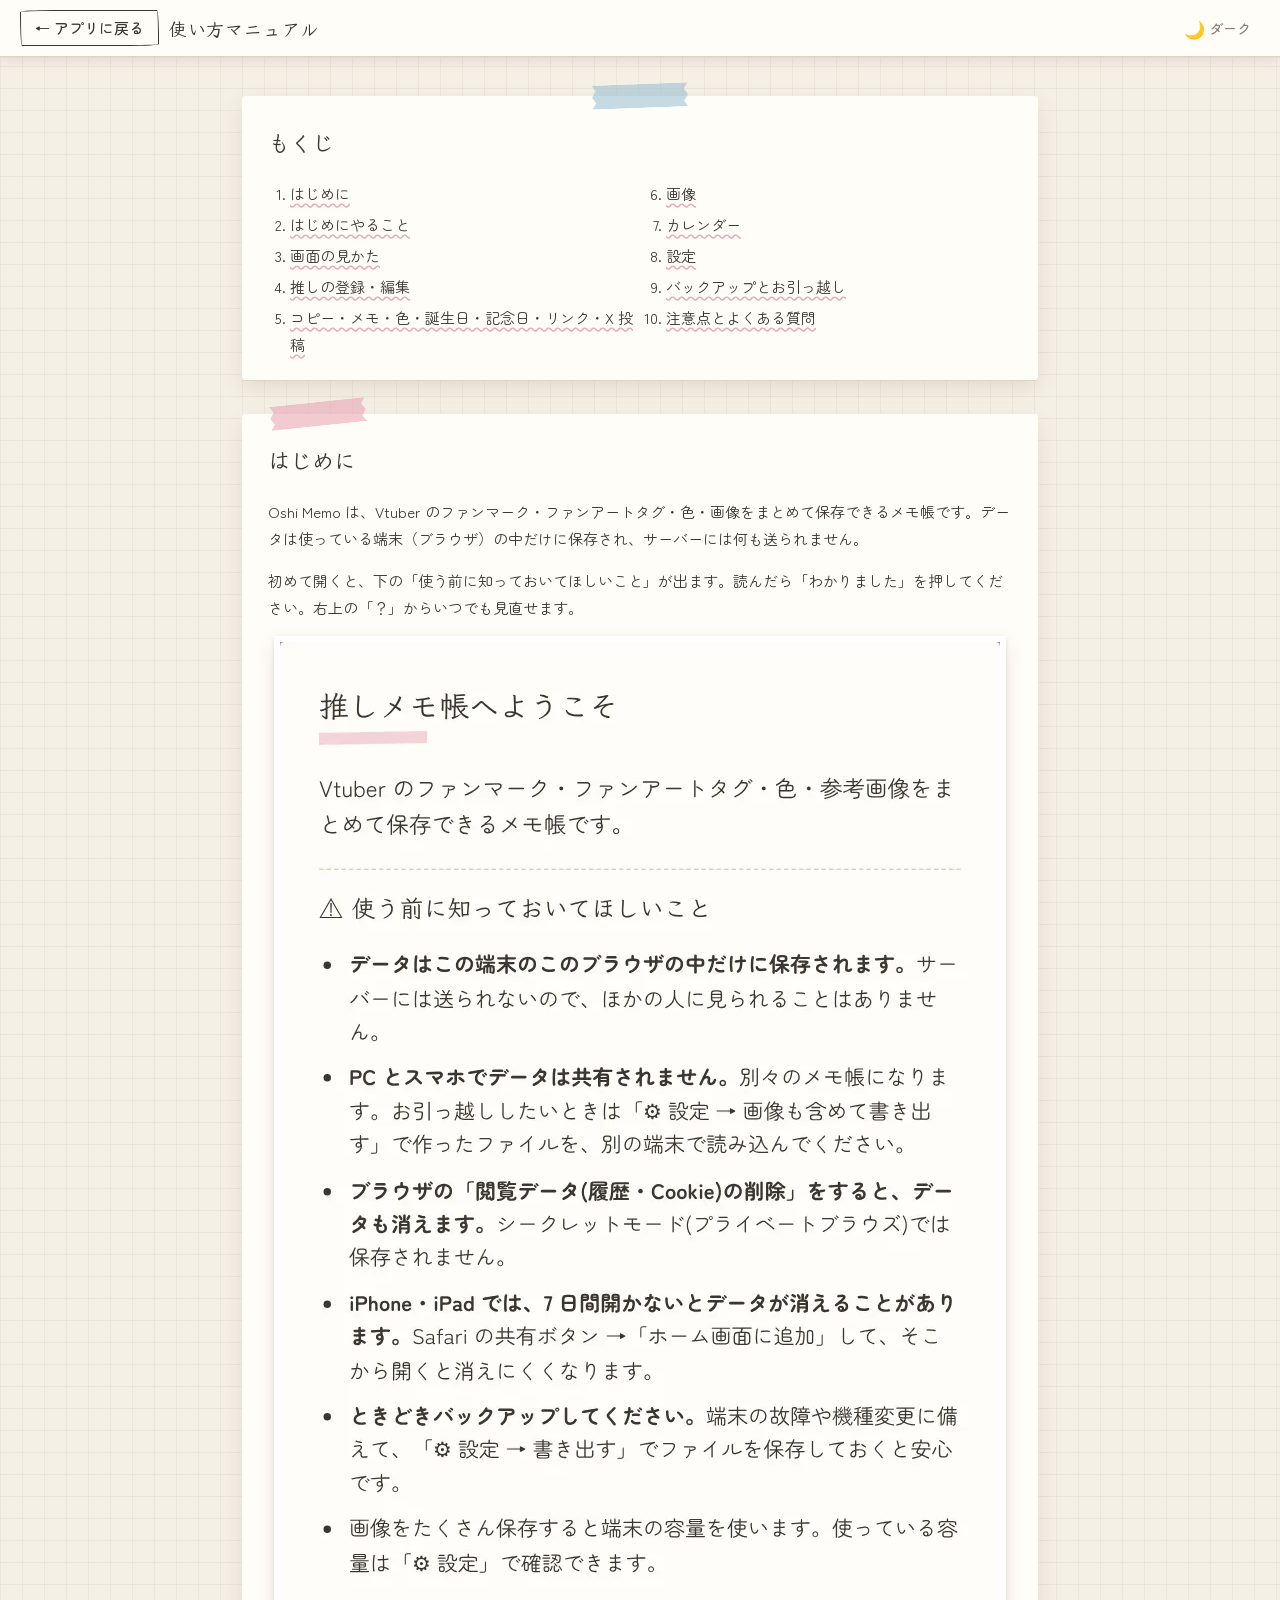
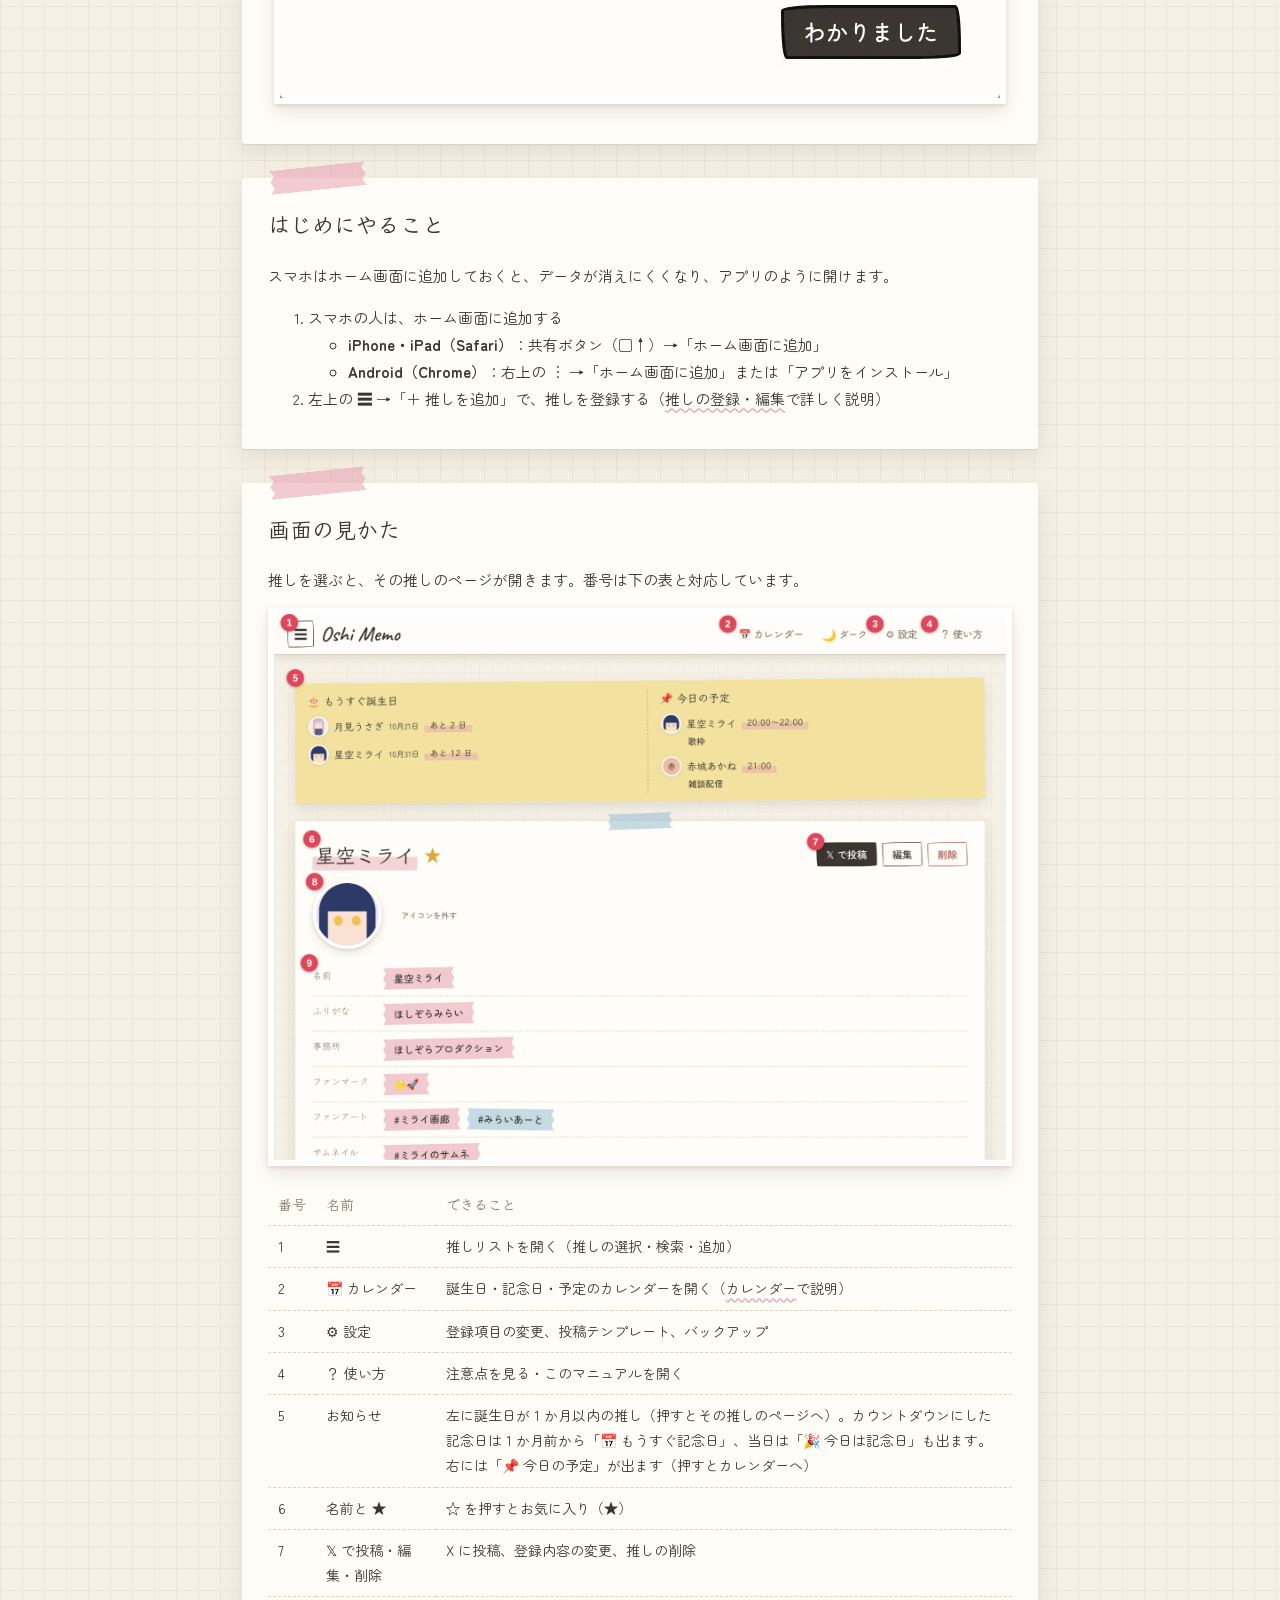
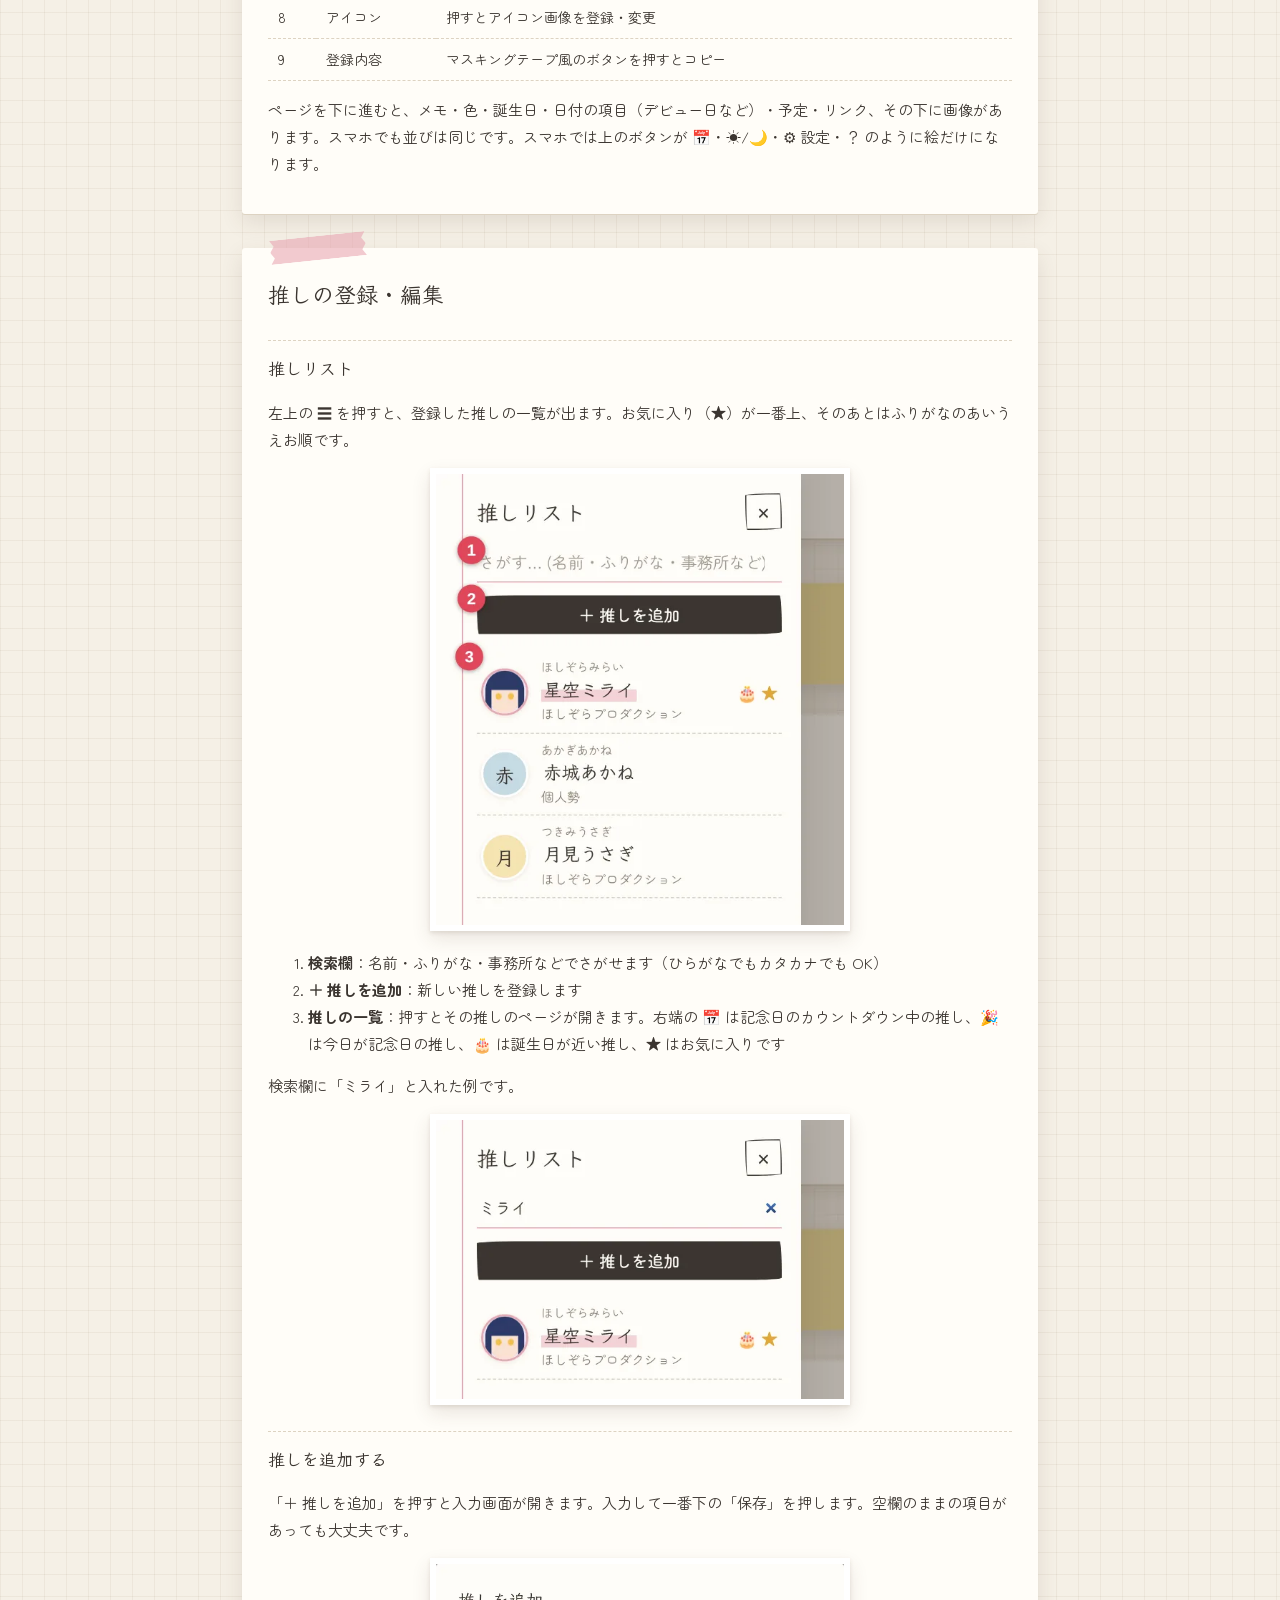
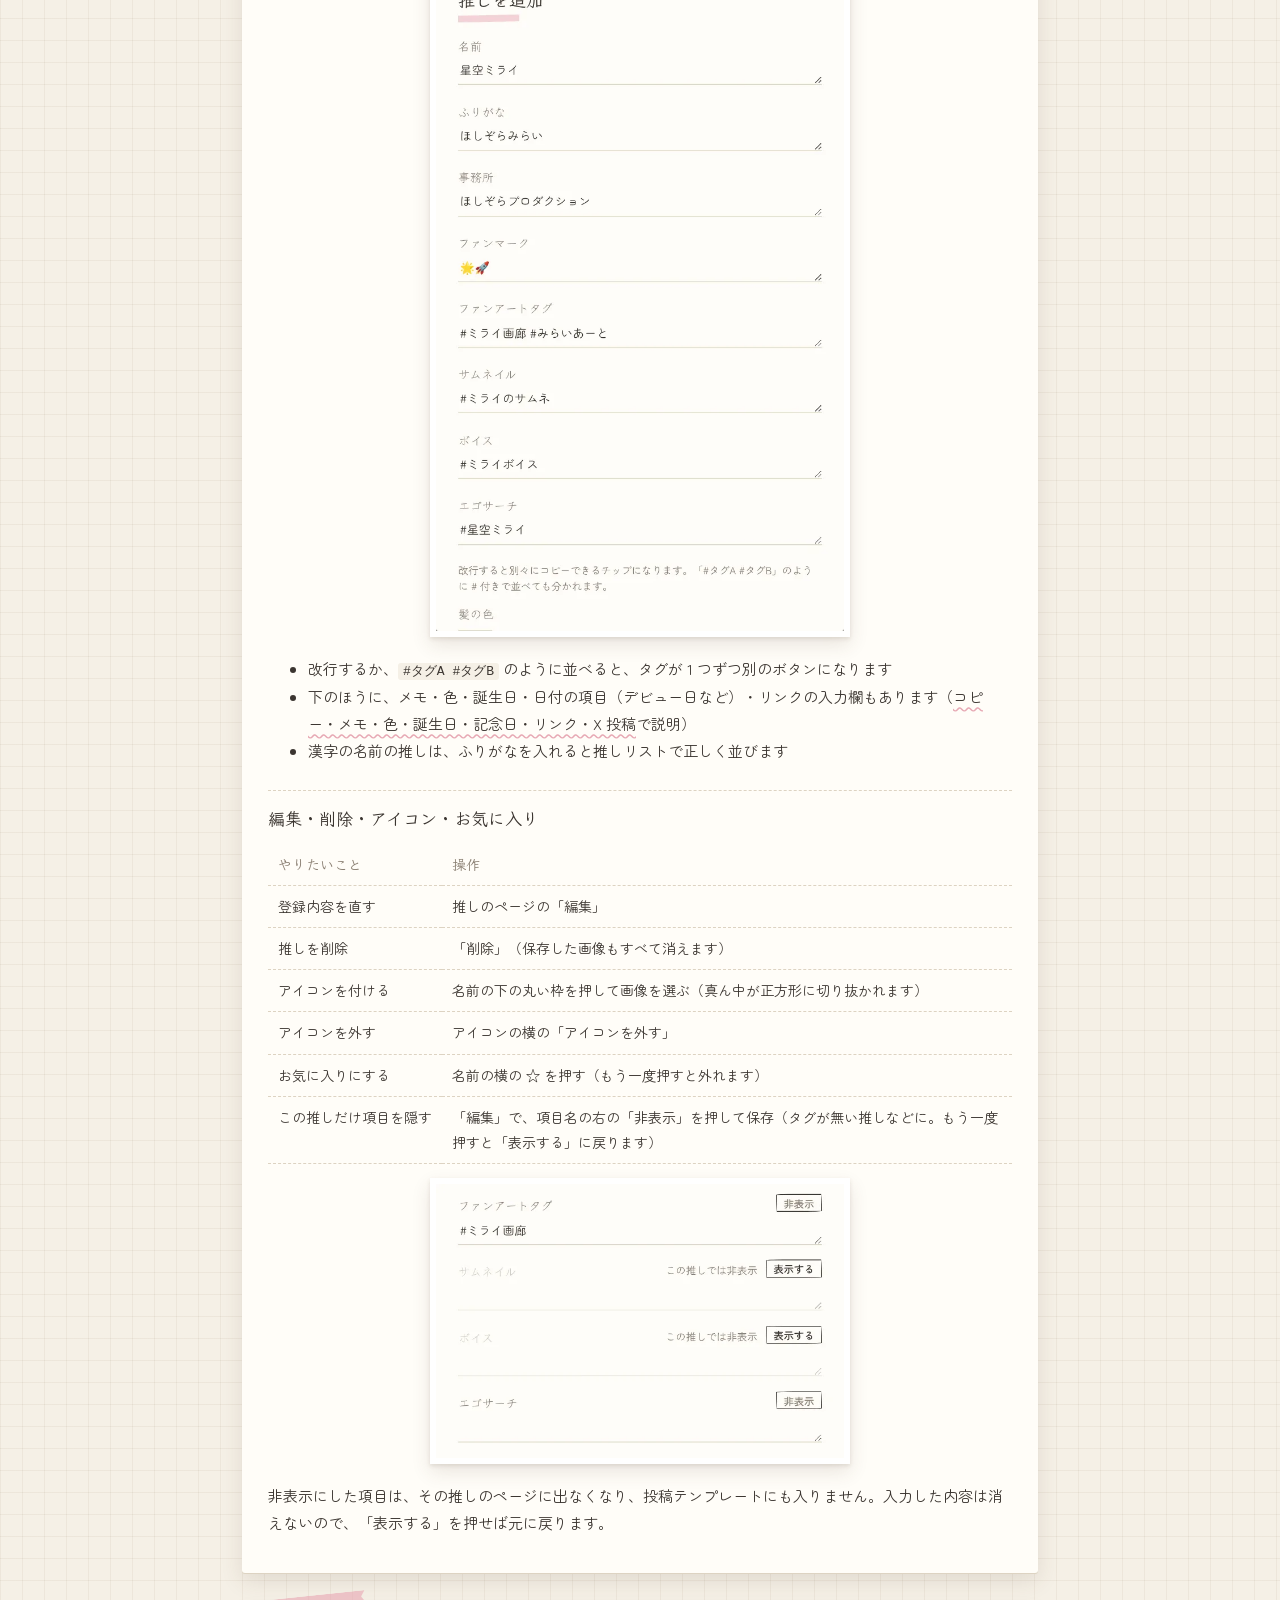
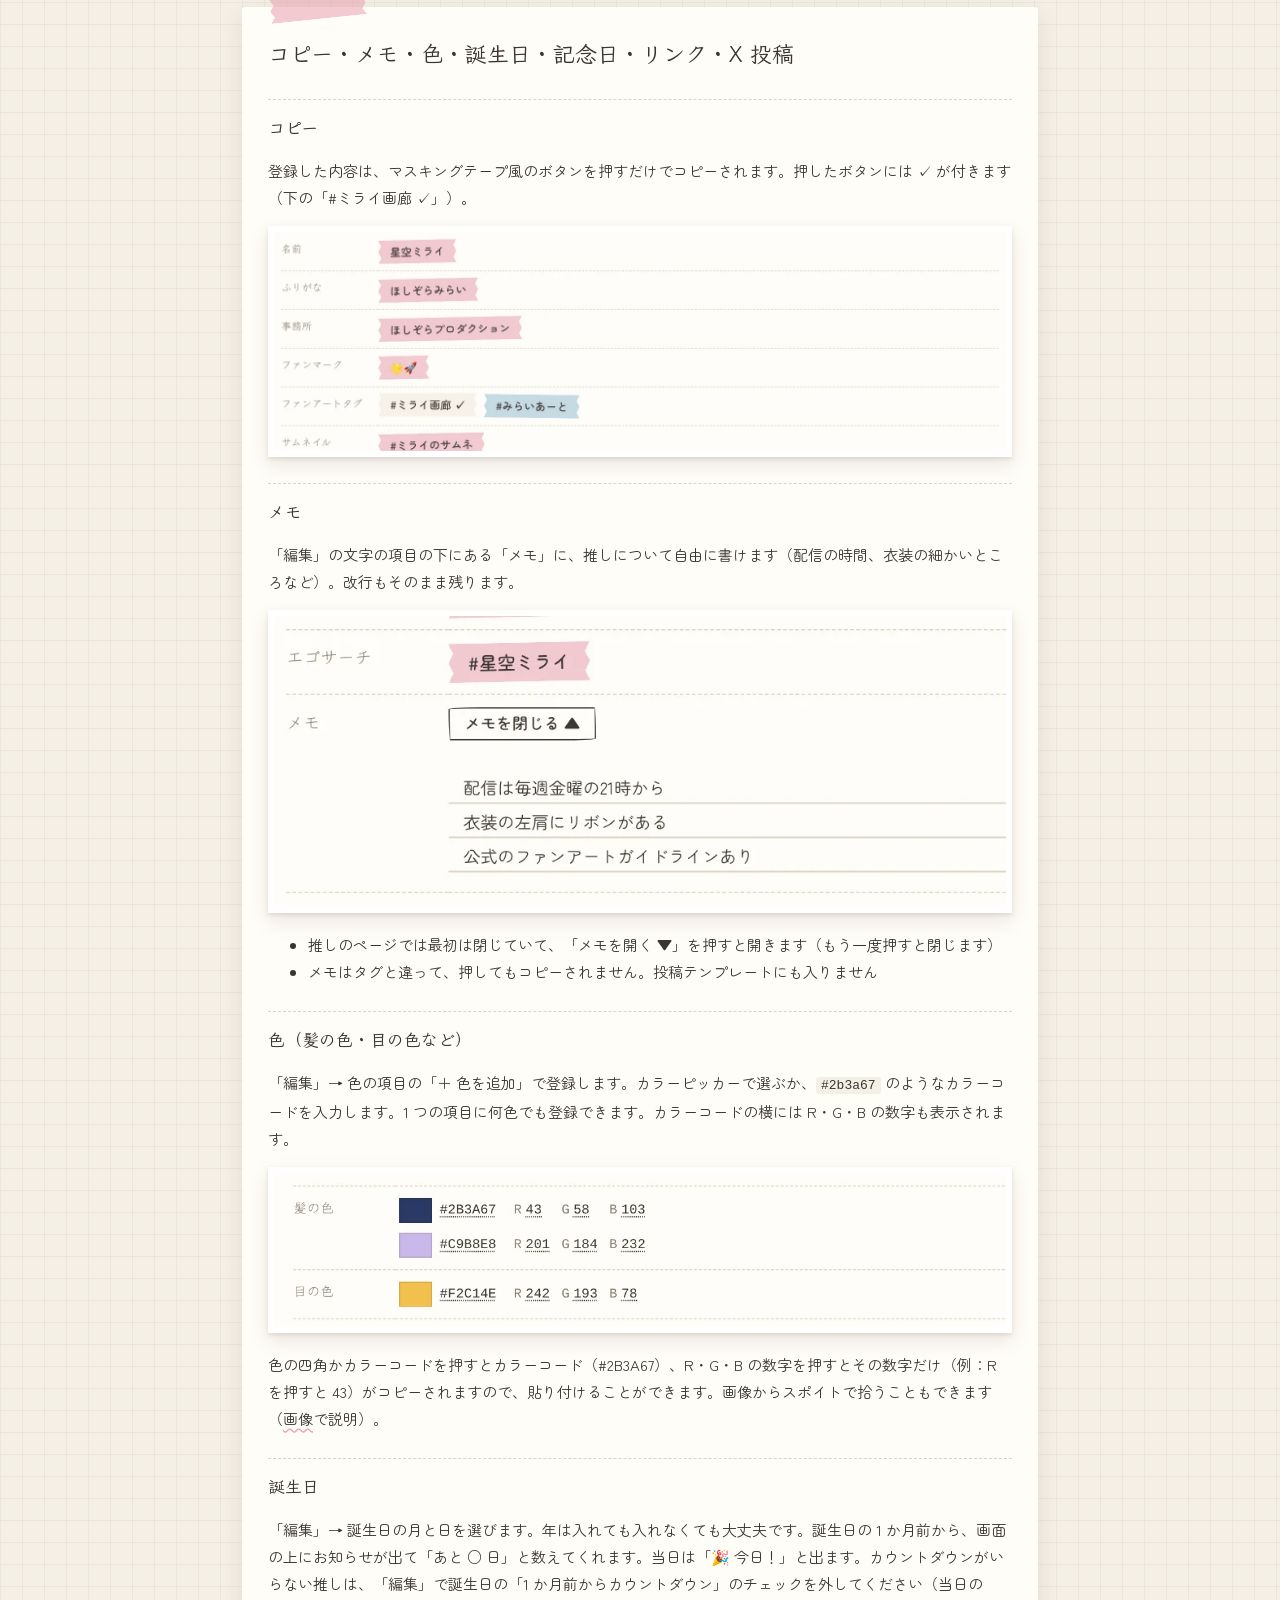
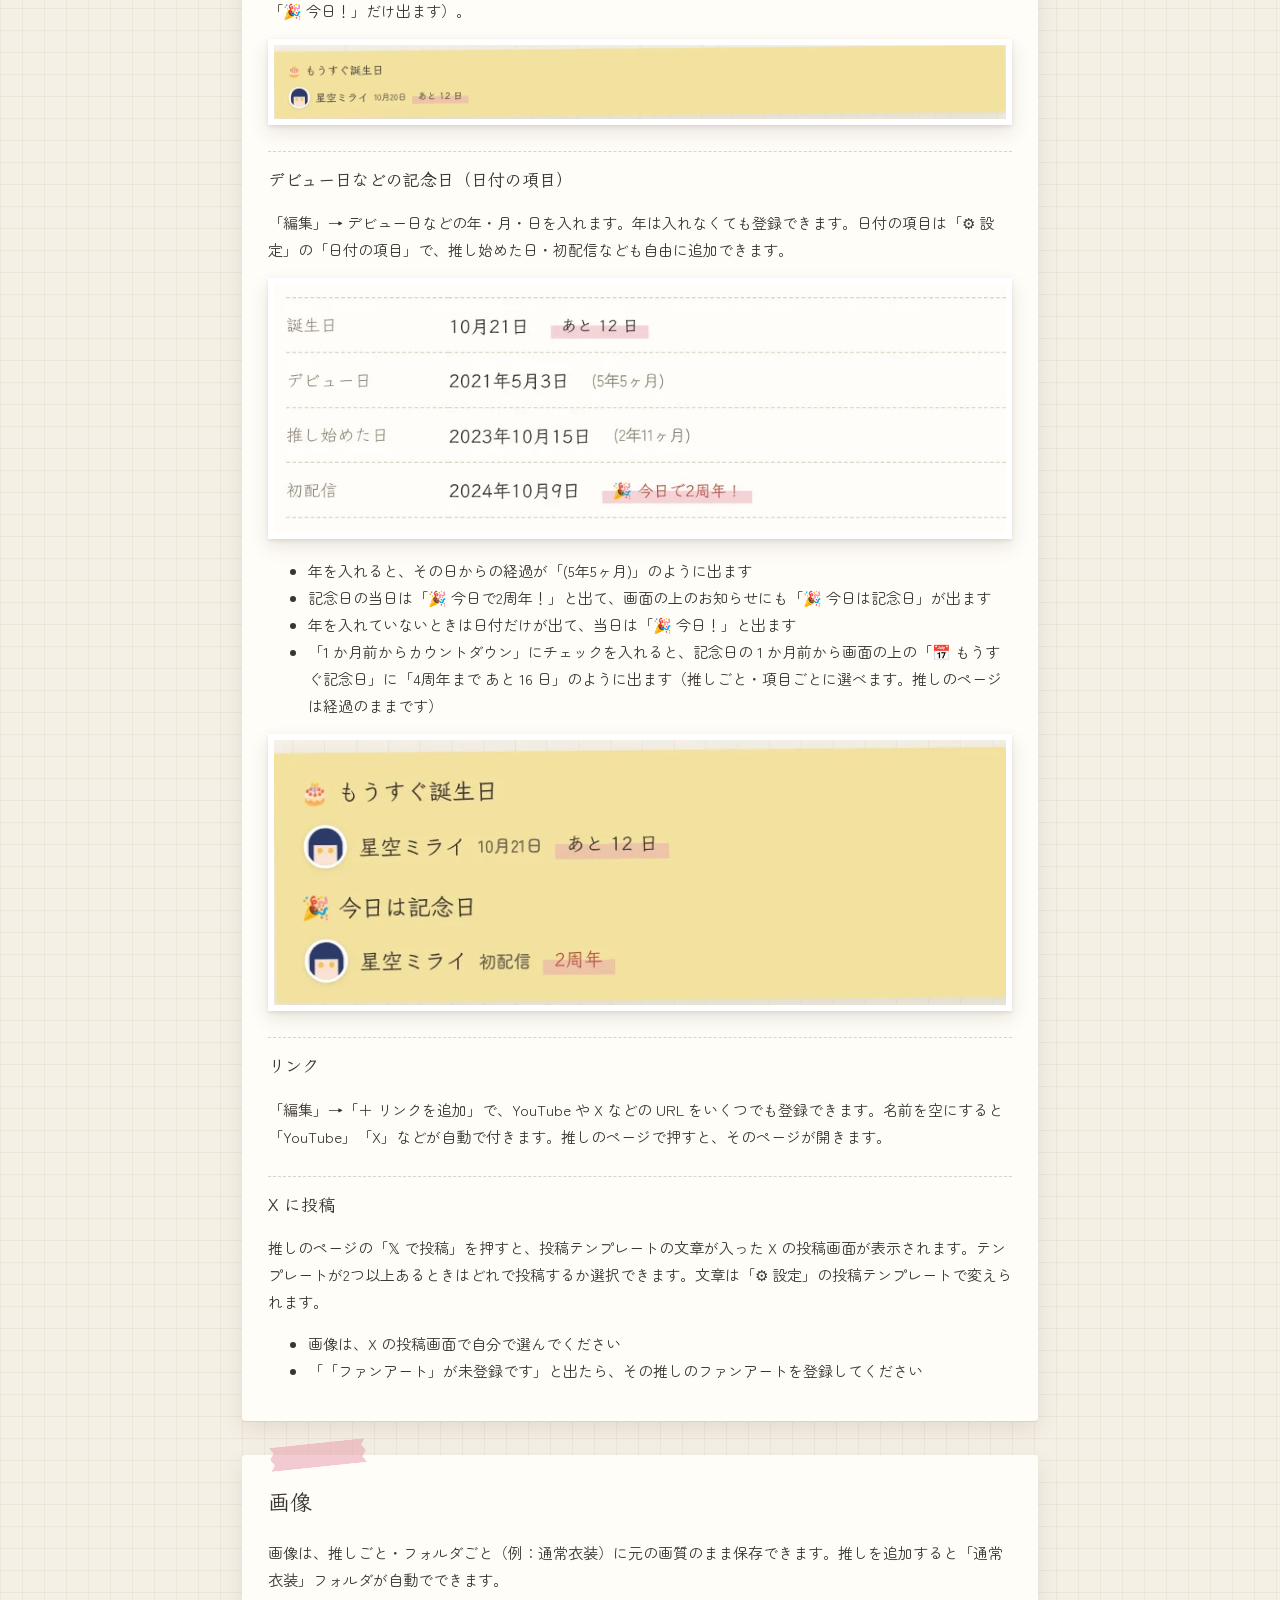
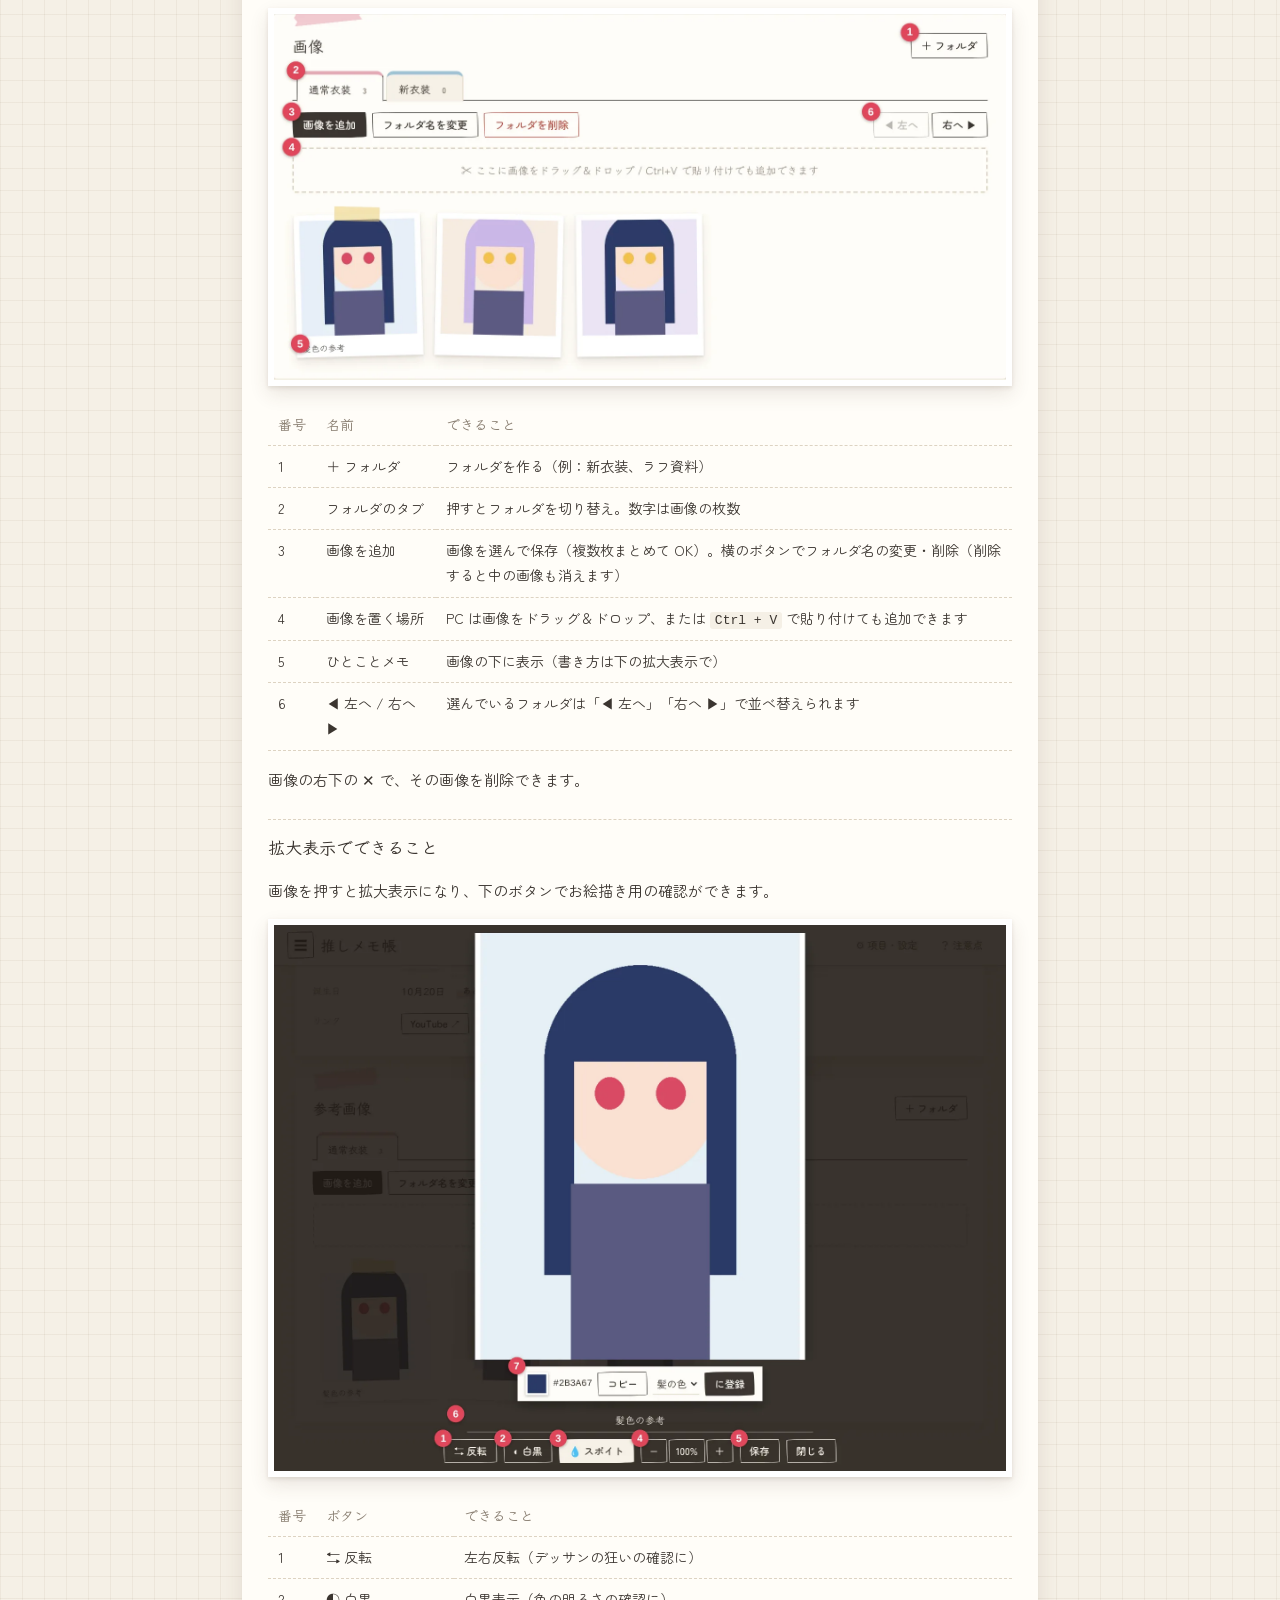
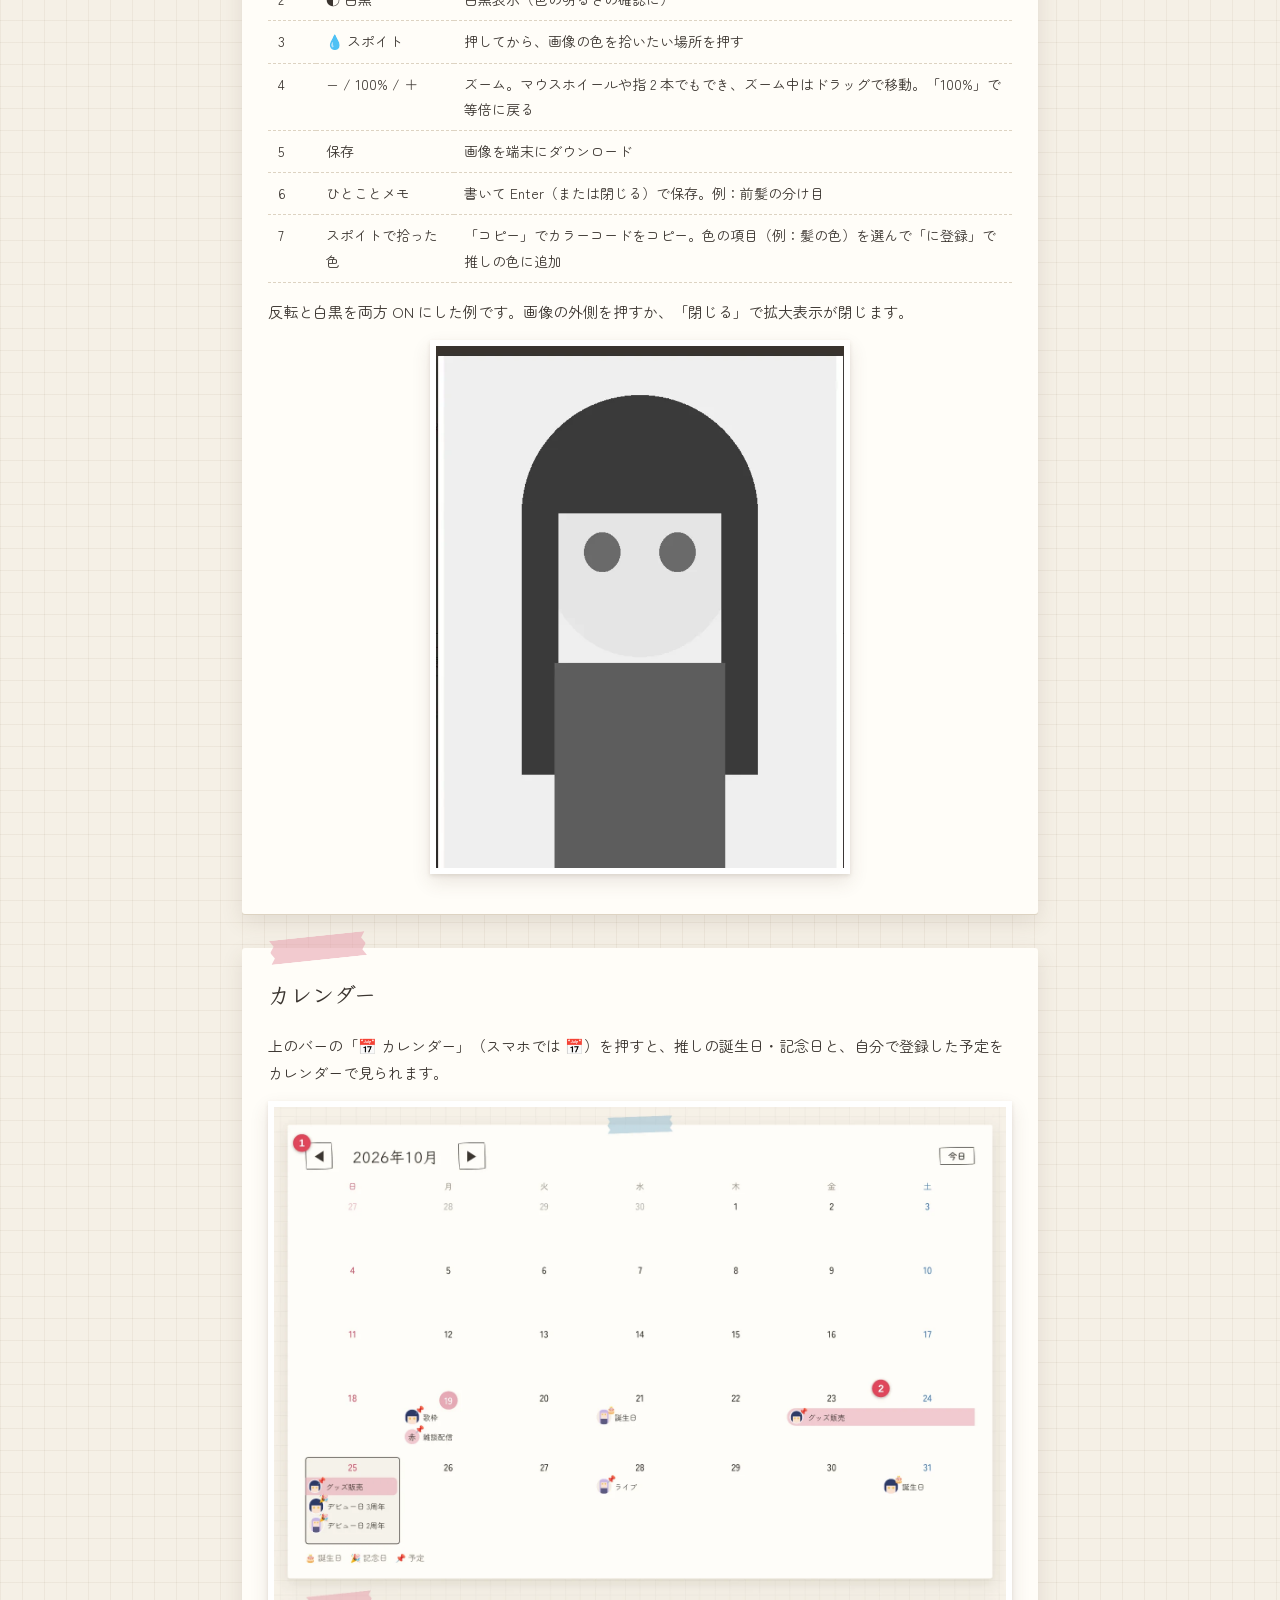
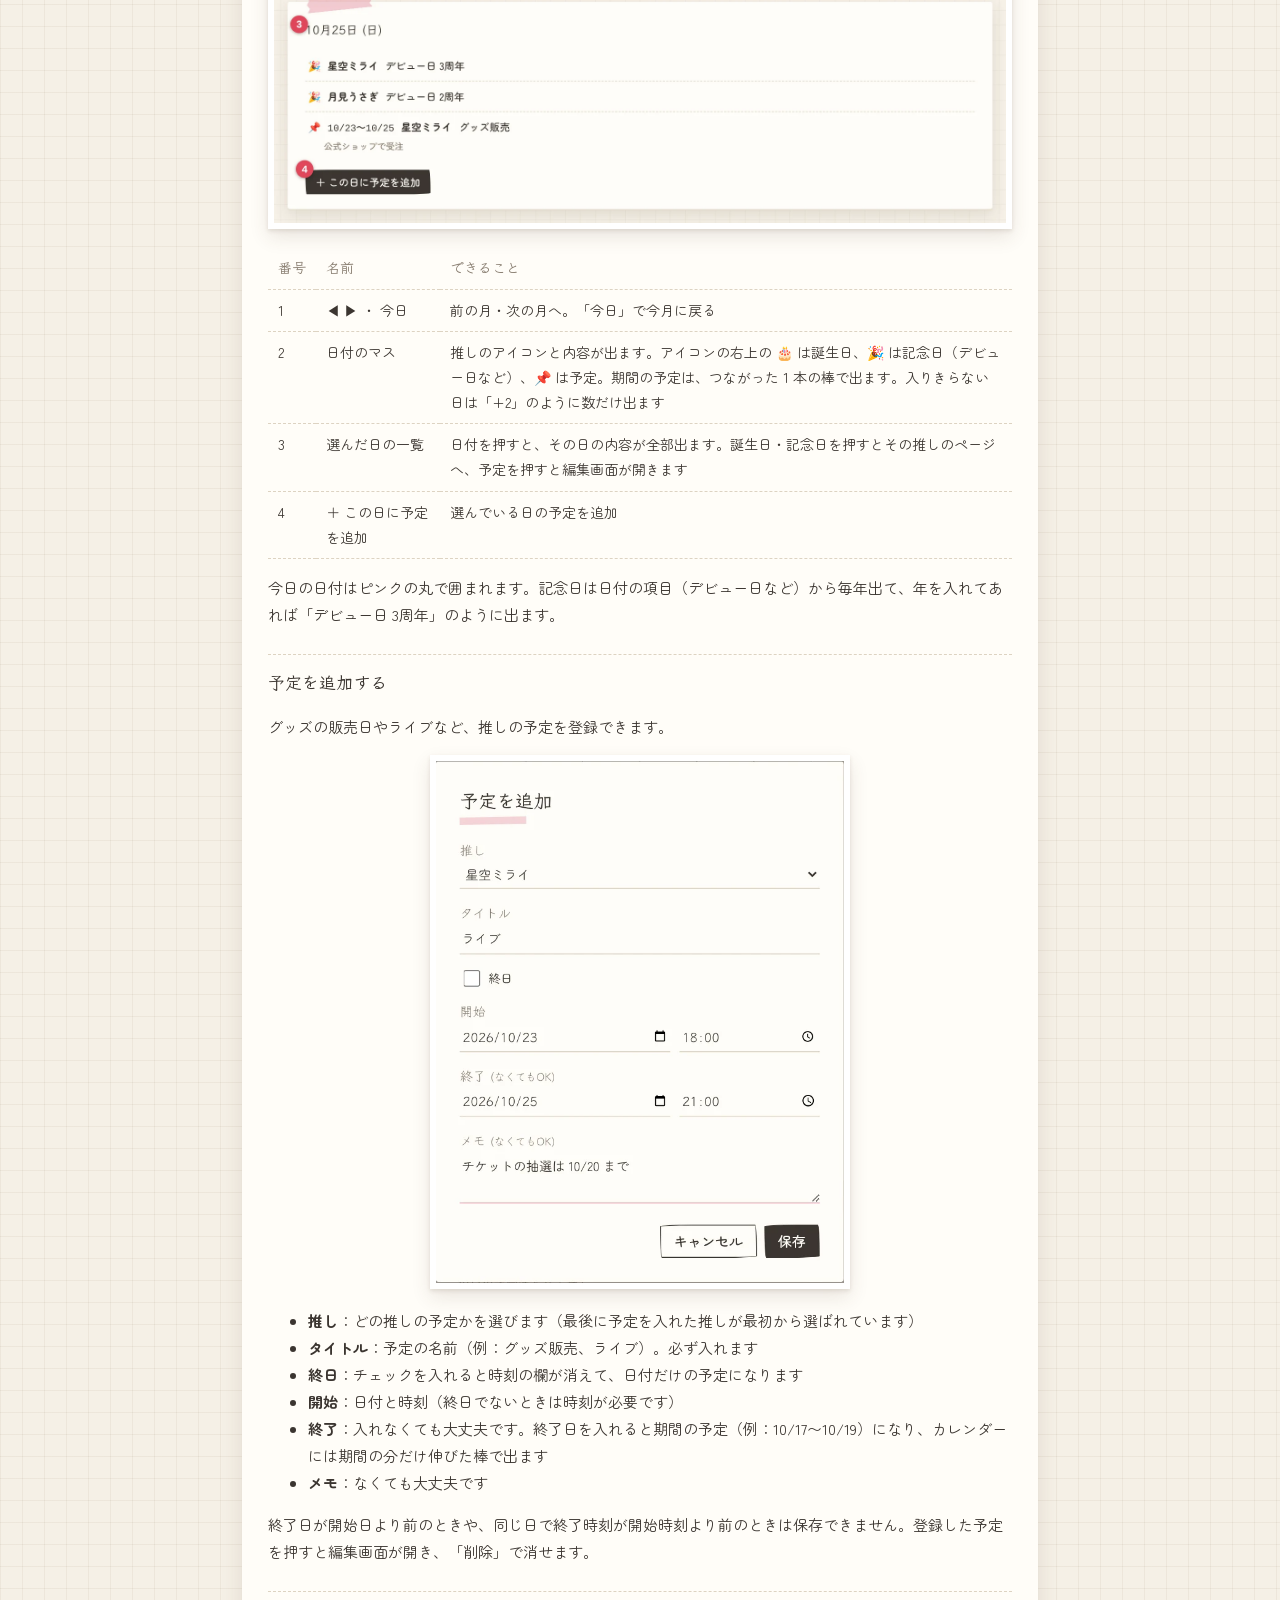
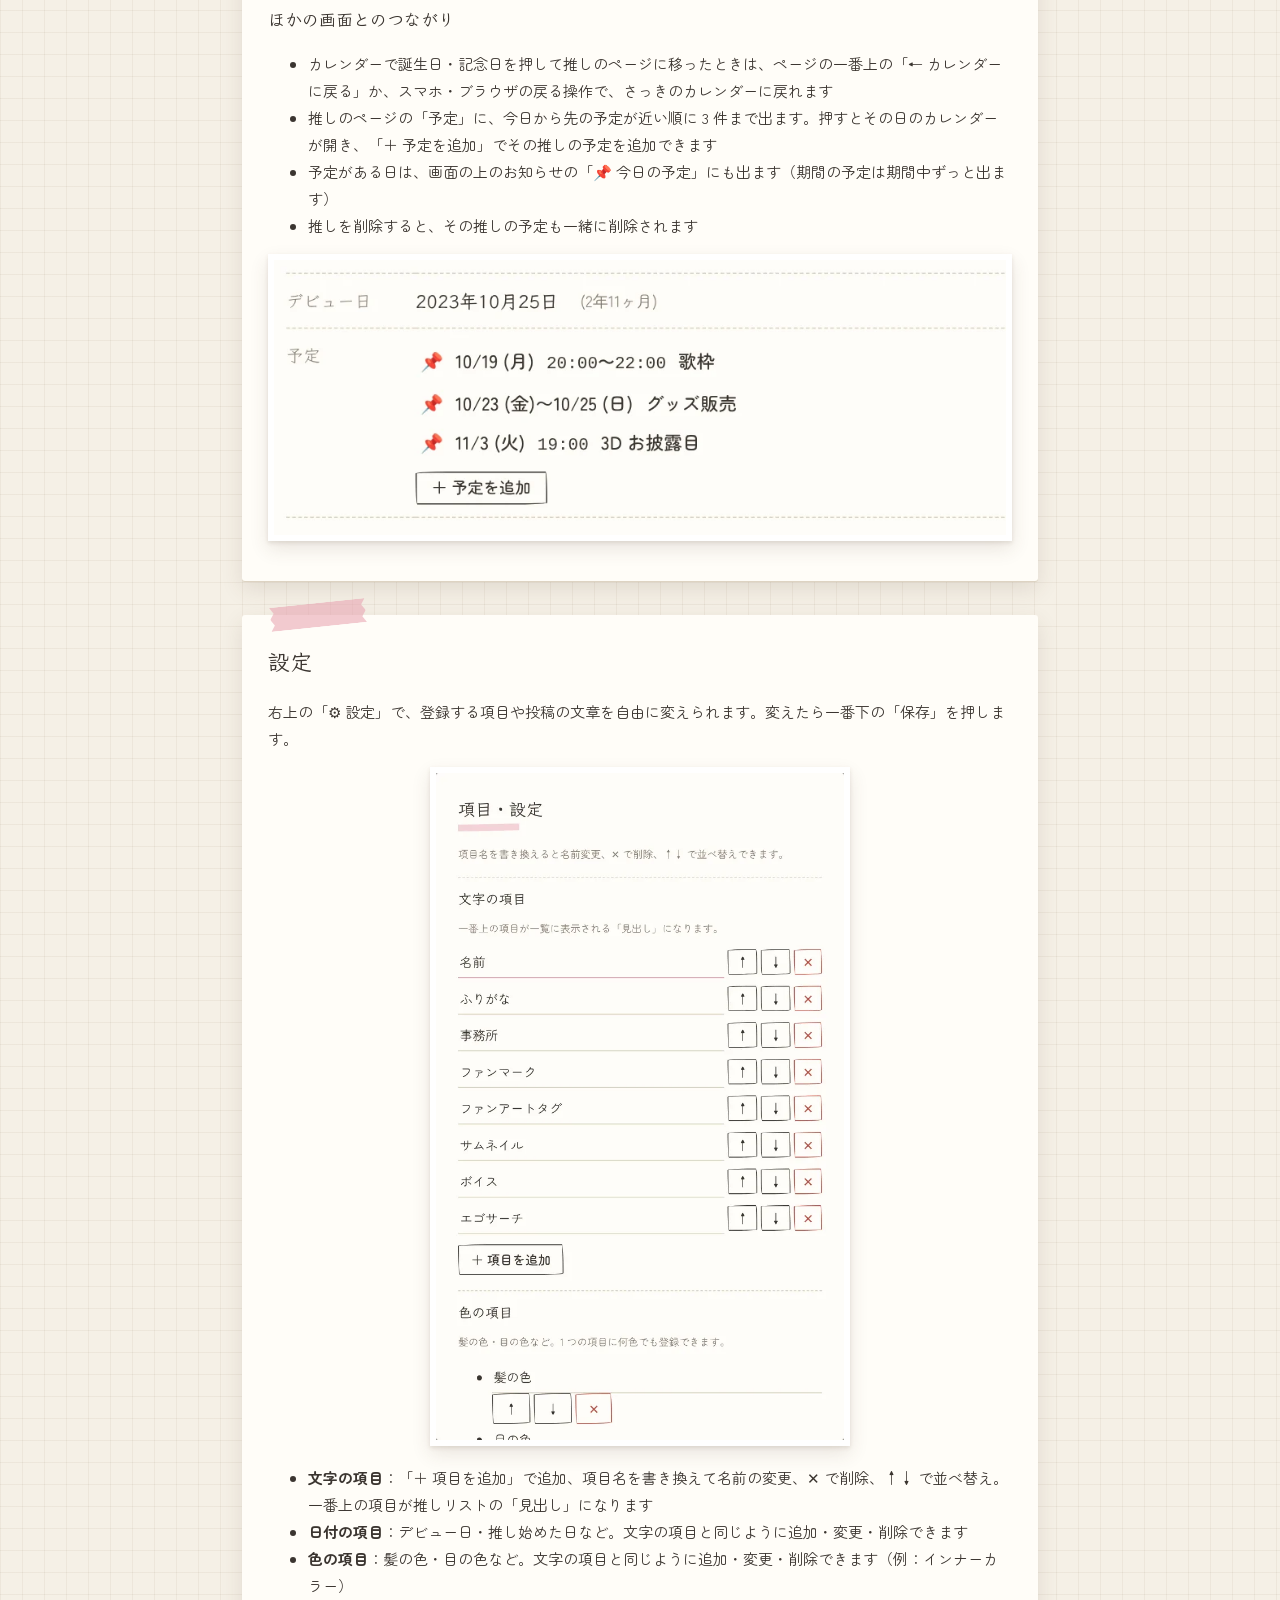
==== commit 2381d12c: "カレンダー: 期間の予定を棒で表示・予定の追加画面でタイトルを上に、マニュアルにカレンダーの章を追加、お知らせの長い名前がつぶれないように Co-Authored-By: Claude Opus 5." ====
--- a/manual.html
+++ b/manual.html
@@ -15,7 +15,7 @@
   <script src="theme.js?v=20261019-1"></script>
   <!-- ?v=… は「バージョン番号」。アプリを更新したら数字を変えると、
        スマホなどに残っている古いファイルではなく、新しいファイルが必ず読み込まれる -->
-  <link rel="stylesheet" href="style.css?v=20261019-10">
+  <link rel="stylesheet" href="style.css?v=20261019-17">
   <!-- デザインのファイルが読み込めなくても、画像が画面からはみ出さないようにする最低限の設定 -->
   <style>
     img { max-width: 100%; height: auto; }
@@ -41,7 +41,8 @@
         <li><a href="#oshi">推しの登録・編集</a></li>
         <li><a href="#copy">コピー・メモ・色・誕生日・記念日・リンク・X 投稿</a></li>
         <li><a href="#images">画像</a></li>
-        <li><a href="#settings">項目・設定</a></li>
+        <li><a href="#calendar">カレンダー</a></li>
+        <li><a href="#settings">設定</a></li>
         <li><a href="#backup">バックアップとお引っ越し</a></li>
         <li><a href="#notes">注意点とよくある質問</a></li>
       </ol>
@@ -74,21 +75,22 @@
     <section class="card" id="screen">
       <h2>画面の見かた</h2>
       <p>推しを選ぶと、その推しのページが開きます。番号は下の表と対応しています。</p>
-      <figure><img src="manual/overview.webp" alt="推しのページ全体（番号付き）" loading="lazy"></figure>
+      <figure><img src="manual/overview.webp?v=20261019" alt="推しのページ全体（番号付き）" loading="lazy"></figure>
       <div class="table-wrap">
         <table>
           <tr><th>番号</th><th>名前</th><th>できること</th></tr>
           <tr><td>1</td><td>☰</td><td>推しリストを開く（推しの選択・検索・追加）</td></tr>
-          <tr><td>2</td><td>⚙ 項目・設定</td><td>登録項目の変更、投稿テンプレート、バックアップ（スマホでは「⚙ 設定」）</td></tr>
-          <tr><td>3</td><td>？</td><td>注意点を見る・このマニュアルを開く</td></tr>
-          <tr><td>4</td><td>もうすぐ誕生日</td><td>誕生日が 1 か月以内の推しが出る（押すとその推しのページへ）。カウントダウンにした記念日は 1 か月前から「📅 もうすぐ記念日」、当日は「🎉 今日は記念日」も出ます</td></tr>
-          <tr><td>5</td><td>名前と ★</td><td>☆ を押すとお気に入り（★）</td></tr>
-          <tr><td>6</td><td>𝕏 で投稿・編集・削除</td><td>X に投稿、登録内容の変更、推しの削除</td></tr>
-          <tr><td>7</td><td>アイコン</td><td>押すとアイコン画像を登録・変更</td></tr>
-          <tr><td>8</td><td>登録内容</td><td>マスキングテープ風のボタンを押すとコピー</td></tr>
-        </table>
-      </div>
-      <p>ページを下に進むと、メモ・色・誕生日・日付の項目（デビュー日など）・リンク、その下に画像があります。スマホでも並びは同じです。</p>
+          <tr><td>2</td><td>📅 カレンダー</td><td>誕生日・記念日・予定のカレンダーを開く（<a href="#calendar">カレンダー</a>で説明）</td></tr>
+          <tr><td>3</td><td>⚙ 設定</td><td>登録項目の変更、投稿テンプレート、バックアップ</td></tr>
+          <tr><td>4</td><td>？ 使い方</td><td>注意点を見る・このマニュアルを開く</td></tr>
+          <tr><td>5</td><td>お知らせ</td><td>左に誕生日が 1 か月以内の推し（押すとその推しのページへ）。カウントダウンにした記念日は 1 か月前から「📅 もうすぐ記念日」、当日は「🎉 今日は記念日」も出ます。右には「📌 今日の予定」が出ます（押すとカレンダーへ）</td></tr>
+          <tr><td>6</td><td>名前と ★</td><td>☆ を押すとお気に入り（★）</td></tr>
+          <tr><td>7</td><td>𝕏 で投稿・編集・削除</td><td>X に投稿、登録内容の変更、推しの削除</td></tr>
+          <tr><td>8</td><td>アイコン</td><td>押すとアイコン画像を登録・変更</td></tr>
+          <tr><td>9</td><td>登録内容</td><td>マスキングテープ風のボタンを押すとコピー</td></tr>
+        </table>
+      </div>
+      <p>ページを下に進むと、メモ・色・誕生日・日付の項目（デビュー日など）・予定・リンク、その下に画像があります。スマホでも並びは同じです。スマホでは上のボタンが 📅・☀/🌙・⚙ 設定・？ のように絵だけになります。</p>
     </section>
 
     <!-- 4. 推しの登録・編集 -->
@@ -155,7 +157,7 @@
       <figure><img src="manual/birthday.webp" alt="もうすぐ誕生日のお知らせ" loading="lazy"></figure>
 
       <h3>デビュー日などの記念日（日付の項目）</h3>
-      <p>「編集」→ デビュー日などの年・月・日を入れます。年は入れなくても登録できます。日付の項目は「⚙ 項目・設定」の「日付の項目」で、推し始めた日・初配信なども自由に追加できます。</p>
+      <p>「編集」→ デビュー日などの年・月・日を入れます。年は入れなくても登録できます。日付の項目は「⚙ 設定」の「日付の項目」で、推し始めた日・初配信なども自由に追加できます。</p>
       <figure><img src="manual/anniv.webp" alt="推しのページの日付の表示（経過と当日のお祝い）" loading="lazy"></figure>
       <ul>
         <li>年を入れると、その日からの経過が「(5年5ヶ月)」のように出ます</li>
@@ -169,7 +171,7 @@
       <p>「編集」→「＋ リンクを追加」で、YouTube や X などの URL をいくつでも登録できます。名前を空にすると「YouTube」「X」などが自動で付きます。推しのページで押すと、そのページが開きます。</p>
 
       <h3>X に投稿</h3>
-      <p>推しのページの「𝕏 で投稿」を押すと、投稿テンプレートの文章が入った X の投稿画面が表示されます。テンプレートが2つ以上あるときはどれで投稿するか選択できます。文章は「⚙ 項目・設定」の投稿テンプレートで変えられます。</p>
+      <p>推しのページの「𝕏 で投稿」を押すと、投稿テンプレートの文章が入った X の投稿画面が表示されます。テンプレートが2つ以上あるときはどれで投稿するか選択できます。文章は「⚙ 設定」の投稿テンプレートで変えられます。</p>
       <ul>
         <li>画像は、X の投稿画面で自分で選んでください</li>
         <li>「「ファンアート」が未登録です」と出たら、その推しのファンアートを登録してください</li>
@@ -213,11 +215,50 @@
       <figure><img src="manual/flip-gray.webp" alt="反転と白黒を ON にしたところ" loading="lazy" class="narrow"></figure>
     </section>
 
-    <!-- 7. 項目・設定 -->
+    <!-- 7. カレンダー -->
+    <section class="card" id="calendar">
+      <h2>カレンダー</h2>
+      <p>上のバーの「📅 カレンダー」（スマホでは 📅）を押すと、推しの誕生日・記念日と、自分で登録した予定をカレンダーで見られます。</p>
+      <figure><img src="manual/calendar.webp?v=20261019" alt="カレンダー（番号付き）" loading="lazy"></figure>
+      <div class="table-wrap">
+        <table>
+          <tr><th>番号</th><th>名前</th><th>できること</th></tr>
+          <tr><td>1</td><td>◀ ▶ ・ 今日</td><td>前の月・次の月へ。「今日」で今月に戻る</td></tr>
+          <tr><td>2</td><td>日付のマス</td><td>推しのアイコンと内容が出ます。アイコンの右上の 🎂 は誕生日、🎉 は記念日（デビュー日など）、📌 は予定。期間の予定は、つながった 1 本の棒で出ます。入りきらない日は「+2」のように数だけ出ます</td></tr>
+          <tr><td>3</td><td>選んだ日の一覧</td><td>日付を押すと、その日の内容が全部出ます。誕生日・記念日を押すとその推しのページへ、予定を押すと編集画面が開きます</td></tr>
+          <tr><td>4</td><td>＋ この日に予定を追加</td><td>選んでいる日の予定を追加</td></tr>
+        </table>
+      </div>
+      <p>今日の日付はピンクの丸で囲まれます。記念日は日付の項目（デビュー日など）から毎年出て、年を入れてあれば「デビュー日 3周年」のように出ます。</p>
+
+      <h3>予定を追加する</h3>
+      <p>グッズの販売日やライブなど、推しの予定を登録できます。</p>
+      <figure><img src="manual/event-add.webp?v=20261019" alt="予定を追加する画面" loading="lazy" class="narrow"></figure>
+      <ul>
+        <li><b>推し</b>：どの推しの予定かを選びます（最後に予定を入れた推しが最初から選ばれています）</li>
+        <li><b>タイトル</b>：予定の名前（例：グッズ販売、ライブ）。必ず入れます</li>
+        <li><b>終日</b>：チェックを入れると時刻の欄が消えて、日付だけの予定になります</li>
+        <li><b>開始</b>：日付と時刻（終日でないときは時刻が必要です）</li>
+        <li><b>終了</b>：入れなくても大丈夫です。終了日を入れると期間の予定（例：10/17〜10/19）になり、カレンダーには期間の分だけ伸びた棒で出ます</li>
+        <li><b>メモ</b>：なくても大丈夫です</li>
+      </ul>
+      <p>終了日が開始日より前のときや、同じ日で終了時刻が開始時刻より前のときは保存できません。登録した予定を押すと編集画面が開き、「削除」で消せます。</p>
+
+      <h3>ほかの画面とのつながり</h3>
+      <ul>
+        <li>カレンダーで誕生日・記念日を押して推しのページに移ったときは、ページの一番上の「← カレンダーに戻る」か、スマホ・ブラウザの戻る操作で、さっきのカレンダーに戻れます</li>
+        <li>推しのページの「予定」に、今日から先の予定が近い順に 3 件まで出ます。押すとその日のカレンダーが開き、「＋ 予定を追加」でその推しの予定を追加できます</li>
+        <li>予定がある日は、画面の上のお知らせの「📌 今日の予定」にも出ます（期間の予定は期間中ずっと出ます）</li>
+        <li>推しを削除すると、その推しの予定も一緒に削除されます</li>
+      </ul>
+      <figure><img src="manual/oshi-events.webp?v=20261019" alt="推しのページの予定" loading="lazy"></figure>
+    </section>
+
+    <!-- 8. 設定 -->
     <section class="card" id="settings">
-      <h2>項目・設定</h2>
-      <p>右上の「⚙ 項目・設定」（スマホでは「⚙ 設定」）で、登録する項目や投稿の文章を自由に変えられます。変えたら一番下の「保存」を押します。</p>
-      <figure><img src="manual/settings.webp" alt="項目・設定の画面（上のほう）" loading="lazy" class="narrow"></figure>
+      <h2>設定</h2>
+      <p>右上の「⚙ 設定」で、登録する項目や投稿の文章を自由に変えられます。変えたら一番下の「保存」を押します。</p>
+      <figure><img src="manual/settings.webp" alt="設定の画面（上のほう）" loading="lazy" class="narrow"></figure>
       <ul>
         <li><b>文字の項目</b>：「＋ 項目を追加」で追加、項目名を書き換えて名前の変更、✕ で削除、↑↓ で並べ替え。一番上の項目が推しリストの「見出し」になります</li>
         <li><b>日付の項目</b>：デビュー日・推し始めた日など。文字の項目と同じように追加・変更・削除できます</li>
@@ -225,7 +266,7 @@
         <li>項目を削除しても、登録してあった内容は消えません。文字の項目は 1 つ以上必要なので、全部は消せません</li>
       </ul>
       <p>下に進むと、投稿テンプレート・バックアップ・保存についてがあります。</p>
-      <figure><img src="manual/settings-bottom.webp" alt="項目・設定の画面（下のほう）" loading="lazy" class="narrow"></figure>
+      <figure><img src="manual/settings-bottom.webp" alt="設定の画面（下のほう）" loading="lazy" class="narrow"></figure>
       <ul>
         <li><b>投稿テンプレート</b>：「𝕏 で投稿」の文章です。<code>{項目名}</code> の部分にその推しの登録内容が入ります。例：<code>{名前}さんのファンアートを描きました！ {ファンアート}</code>。「＋ テンプレートを追加」で何個でも登録でき、↑↓で並べ替え、✕で削除できます</li>
         <li><b>バックアップ</b>：書き出しと読み込み（<a href="#backup">次の章</a>で説明）</li>
@@ -233,7 +274,7 @@
       </ul>
     </section>
 
-    <!-- 8. バックアップとお引っ越し -->
+    <!-- 9. バックアップとお引っ越し -->
     <section class="card" id="backup">
       <h2>バックアップとお引っ越し</h2>
       <p>データは端末の中だけにあるので、ときどきファイルに書き出しておくと安心です。最後のバックアップから 30 日たつと、画面の上にお知らせが出ます。</p>
@@ -241,10 +282,10 @@
         <table>
           <tr><th>ボタン</th><th>中身</th><th>ファイル名の例</th></tr>
           <tr><td>画像も含めて書き出す</td><td>すべて（画像も）。別の端末へのお引っ越しに使える</td><td><code>oshimemo-2026-10-08-full.zip</code></td></tr>
-          <tr><td>文字だけ書き出す</td><td>文字・メモ・色・リンク・誕生日・日付・アイコン・設定（画像はなし、軽い）</td><td><code>oshimemo-2026-10-08.json</code></td></tr>
-        </table>
-      </div>
-      <p>どちらのボタンも、「⚙ 項目・設定」の下のほうの「バックアップ」にあります（<a href="#settings">前の章</a>の 2 枚目の画像）。</p>
+          <tr><td>文字だけ書き出す</td><td>文字・メモ・色・リンク・誕生日・日付・カレンダーの予定・アイコン・設定（画像はなし、軽い）</td><td><code>oshimemo-2026-10-08.json</code></td></tr>
+        </table>
+      </div>
+      <p>どちらのボタンも、「⚙ 設定」の下のほうの「バックアップ」にあります（<a href="#settings">前の章</a>の 2 枚目の画像）。</p>
 
       <h3>読み込み方</h3>
       <ol>
@@ -269,7 +310,7 @@
       </ol>
     </section>
 
-    <!-- 9. 注意点とよくある質問 -->
+    <!-- 10. 注意点とよくある質問 -->
     <section class="card" id="notes">
       <h2>注意点とよくある質問</h2>
       <h3>注意点</h3>
--- a/style.css
+++ b/style.css
@@ -730,10 +730,11 @@
 .bday-banner.two .banner-events { border-left: 1.5px dashed rgba(59, 53, 48, .3); padding-left: 18px; }
 .bday-banner .banner-events ul { flex-direction: column; }
 .bday-banner .ev-title { opacity: .9; font-size: 13px; }
-/* 今日の予定: 名前と時刻の行の下に内容を出す (長い名前・内容でもつぶれないように) */
-.bday-banner .banner-events .bday-item { flex-wrap: wrap; text-align: left; }
+/* お知らせの 1 行: 長い名前でもつぶれないように、入りきらないときは日付などを次の行に回す */
+.bday-banner .bday-item { flex-wrap: wrap; text-align: left; row-gap: 2px; }
+.bday-banner .bday-name { min-width: 0; max-width: calc(100% - 40px); overflow-wrap: anywhere; } /* アイコンの横で折り返す */
+/* 今日の予定: 名前と時刻の行の下に内容を出す */
 .bday-banner .banner-events .ev-title { flex-basis: 100%; padding-left: 40px; overflow-wrap: anywhere; }
-.bday-banner .banner-events .bday-name { min-width: 0; overflow-wrap: anywhere; }
 @media (max-width: 600px) {
   .bday-banner.two { grid-template-columns: 1fr; }
   .bday-banner.two .banner-events { border-left: none; padding-left: 0; border-top: 1.5px dashed rgba(59, 53, 48, .3); padding-top: 8px; margin-top: 8px; }
@@ -1012,7 +1013,26 @@
 .cal-head h2 { margin: 0; min-width: 7.5em; text-align: center; font-family: var(--hand); }
 .cal-today-btn { margin-left: auto; font-size: 13px; padding: 2px 12px; }
 /* 7 列のマス目 */
-.cal-grid { display: grid; grid-template-columns: repeat(7, minmax(0, 1fr)); gap: 2px; }
+.cal-grid { display: flex; flex-direction: column; gap: 2px; }
+/* 曜日の見出しの行 と 1 週間の行 (7 列。1 段目が日付、2〜4 段目が予定、5 段目が「+2」) */
+.cal-head-row, .cal-row { display: grid; grid-template-columns: repeat(7, minmax(0, 1fr)); column-gap: 2px; }
+.cal-row { grid-template-rows: 28px auto auto auto minmax(14px, 1fr); min-height: 92px; }
+.cal-row > .cal-day { grid-row: 1 / -1; }       /* マスは行の高さいっぱい (押すとその日を選ぶ) */
+/* マスの上に重ねる予定 (押すと下のマスを押したことにする) */
+.cal-row > .cal-ev, .cal-row > .cal-bar, .cal-row > .cal-more { position: relative; z-index: 1; pointer-events: none; min-width: 0; }
+.cal-row > .cal-ev { margin: 2px 4px; }
+/* 期間の予定の棒 */
+.cal-bar {
+  display: flex; align-items: center; gap: 6px;
+  margin: 2px 0; padding: 1px 6px 1px 4px;
+  background: var(--tape-pink);
+  color: var(--ink);
+  height: 26px;
+}
+.cal-bar.start { margin-left: 4px; border-top-left-radius: 13px; border-bottom-left-radius: 13px; }
+.cal-bar.end { margin-right: 4px; border-top-right-radius: 6px; border-bottom-right-radius: 6px; }
+.cal-bar .cal-avatar { width: 20px; height: 20px; }
+.cal-bar .cal-badge { font-size: 10px; top: -4px; right: -6px; }
 .cal-marks { display: flex; flex-direction: column; gap: 4px; min-width: 0; }
 .cal-week { text-align: center; font-size: 12px; color: var(--muted); padding: 2px 0 4px; }
 .cal-week.sun, .cal-day.sun .cal-num { color: #d0556a; }
@@ -1022,7 +1042,6 @@
   flex-direction: column;
   align-items: stretch;
   gap: 3px;
-  min-height: 92px;
   padding: 4px 4px 3px;
   border: 1px solid transparent;
   border-radius: 4px;
@@ -1065,7 +1084,7 @@
   white-space: nowrap;
   text-overflow: ellipsis;  /* 入りきらない内容は「…」 */
 }
-.cal-more { font-size: 11px; color: var(--muted); text-align: right; }
+.cal-more { font-size: 11px; color: var(--muted); text-align: center; align-self: end; }
 .cal-legend { margin: 10px 0 0; }
 /* 下の一覧 */
 .cal-list h3 { margin-top: 0; font-family: var(--hand); }
@@ -1093,8 +1112,15 @@
   .cal-head { gap: 4px; }
   .cal-head h2 { font-size: 19px; min-width: 6.5em; }
   /* スマホ: アイコンの下に内容を小さく出す */
-  .cal-grid { gap: 1px; }
-  .cal-day { min-height: 76px; padding: 3px 1px 2px; gap: 2px; }
+  .cal-head-row, .cal-row { column-gap: 1px; }
+  .cal-row { grid-template-rows: 26px auto auto auto minmax(12px, 1fr); min-height: 76px; }
+  .cal-row > .cal-ev { margin: 1px 1px; }
+  .cal-day { padding: 3px 1px 2px; gap: 2px; }
+  .cal-bar { height: 20px; gap: 3px; padding: 0 3px 0 2px; }
+  .cal-bar .cal-avatar { width: 16px; height: 16px; font-size: 9px; }
+  .cal-bar .cal-ev-text { font-size: 9px; }
+  .cal-bar.start { margin-left: 2px; }
+  .cal-bar.end { margin-right: 2px; }
   .cal-num { font-size: 13px; }
   .cal-ev { flex-direction: column; gap: 0; }
   .cal-avatar { width: 22px; height: 22px; }
@@ -1131,3 +1157,15 @@
 @media (max-width: 340px) { .topbar h1.app-title { font-size: 24px; } }
 /* 上のバーが狭いときは、ボタンではなくタイトルのほうを縮めて「…」にする */
 .topbar-right { flex-shrink: 0; }
+
+/* お知らせの文章の改行 (\n) をそのまま表示する */
+#news-body li { white-space: pre-line; }
+/* スマホ (幅 480px 以下) では「ライト」「ダーク」の文字を省いて ☀ / 🌙 だけにする (タイトルが省略されないように) */
+@media (max-width: 480px) { #btn-theme .theme-label { display: none; } }
+/* 予定の「開始」「終了」: 日付と時刻を横に並べる (終日のときは時刻を隠す) */
+.ev-label { margin-bottom: 14px; font-family: var(--hand); font-size: 14px; color: var(--muted); }
+.ev-dt { display: flex; gap: 10px; }
+.ev-form .ev-dt input[type=date] { flex: 1 1 60%; min-width: 0; }
+.ev-form .ev-dt input[type=time] { flex: 1 1 40%; min-width: 0; }
+.ev-form .ev-dt input[hidden] { display: none; }
+dialog label.ev-allday { margin: 0 0 12px; }
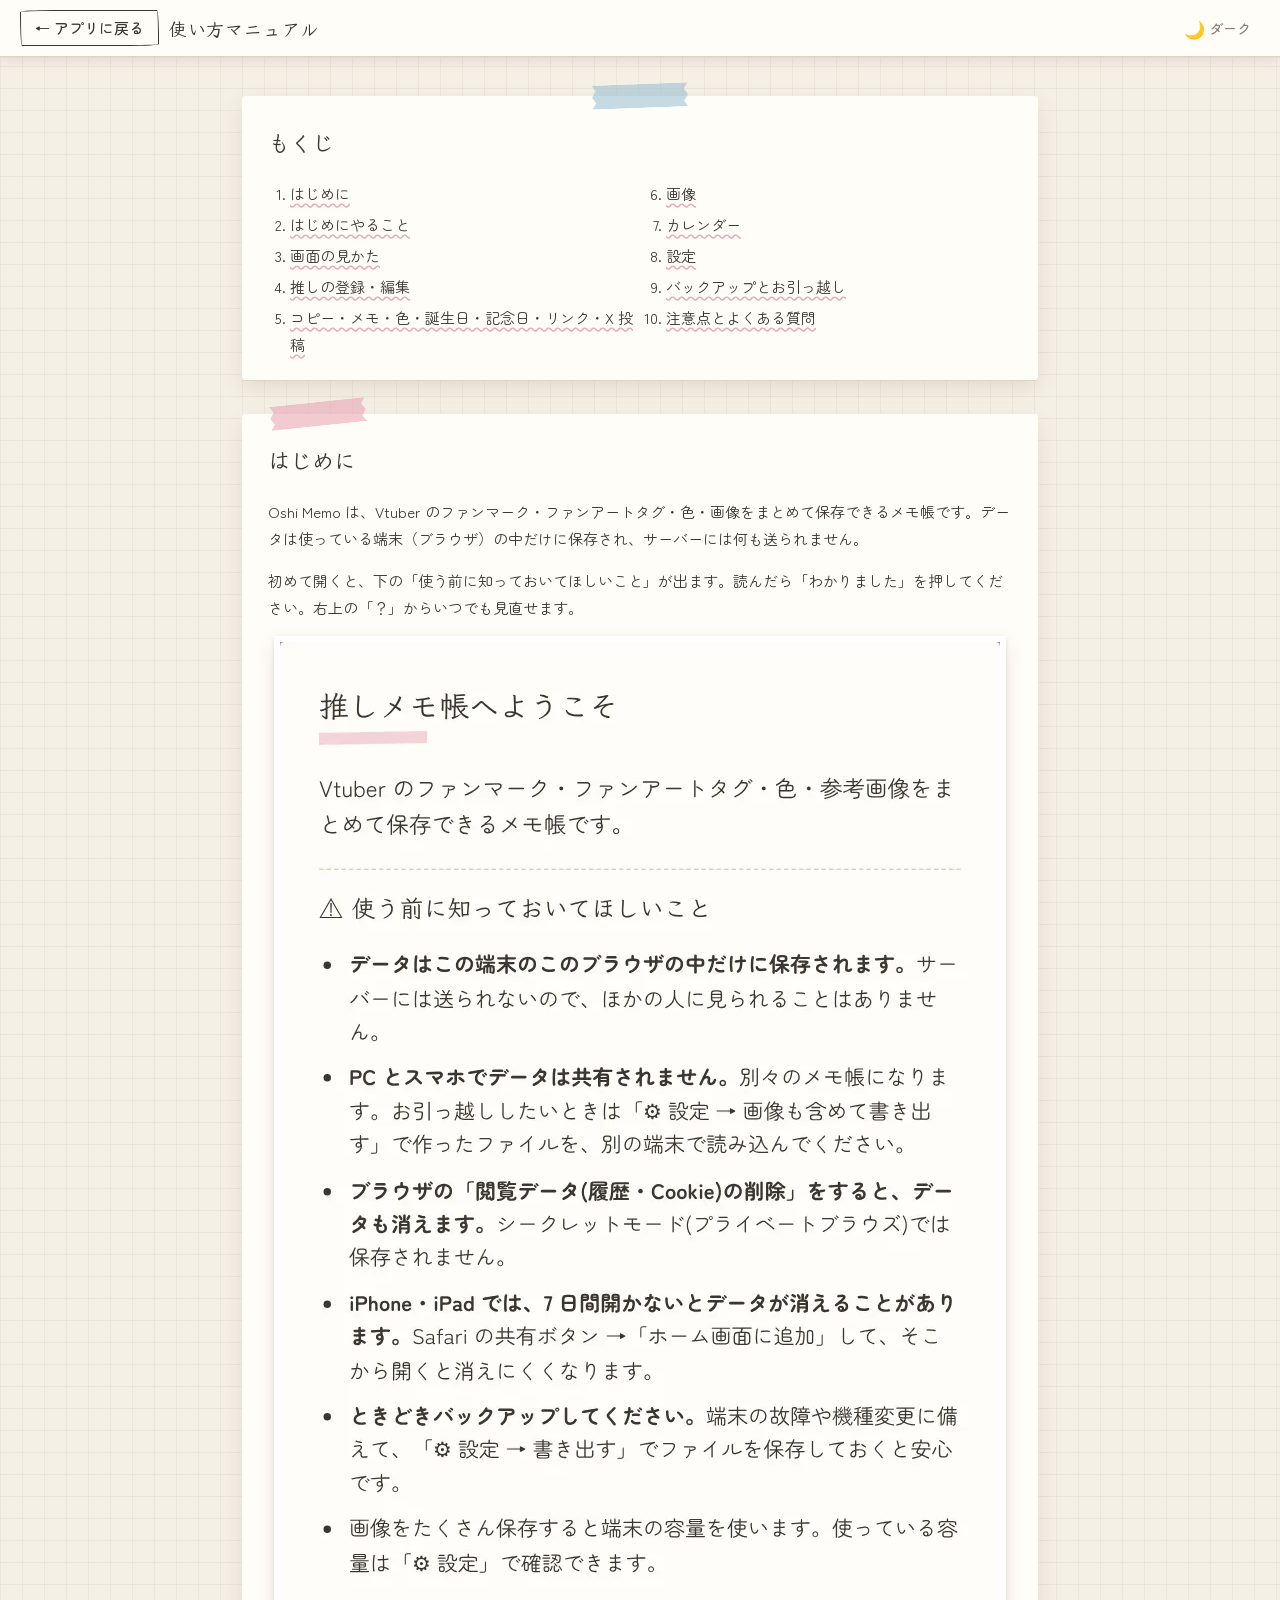
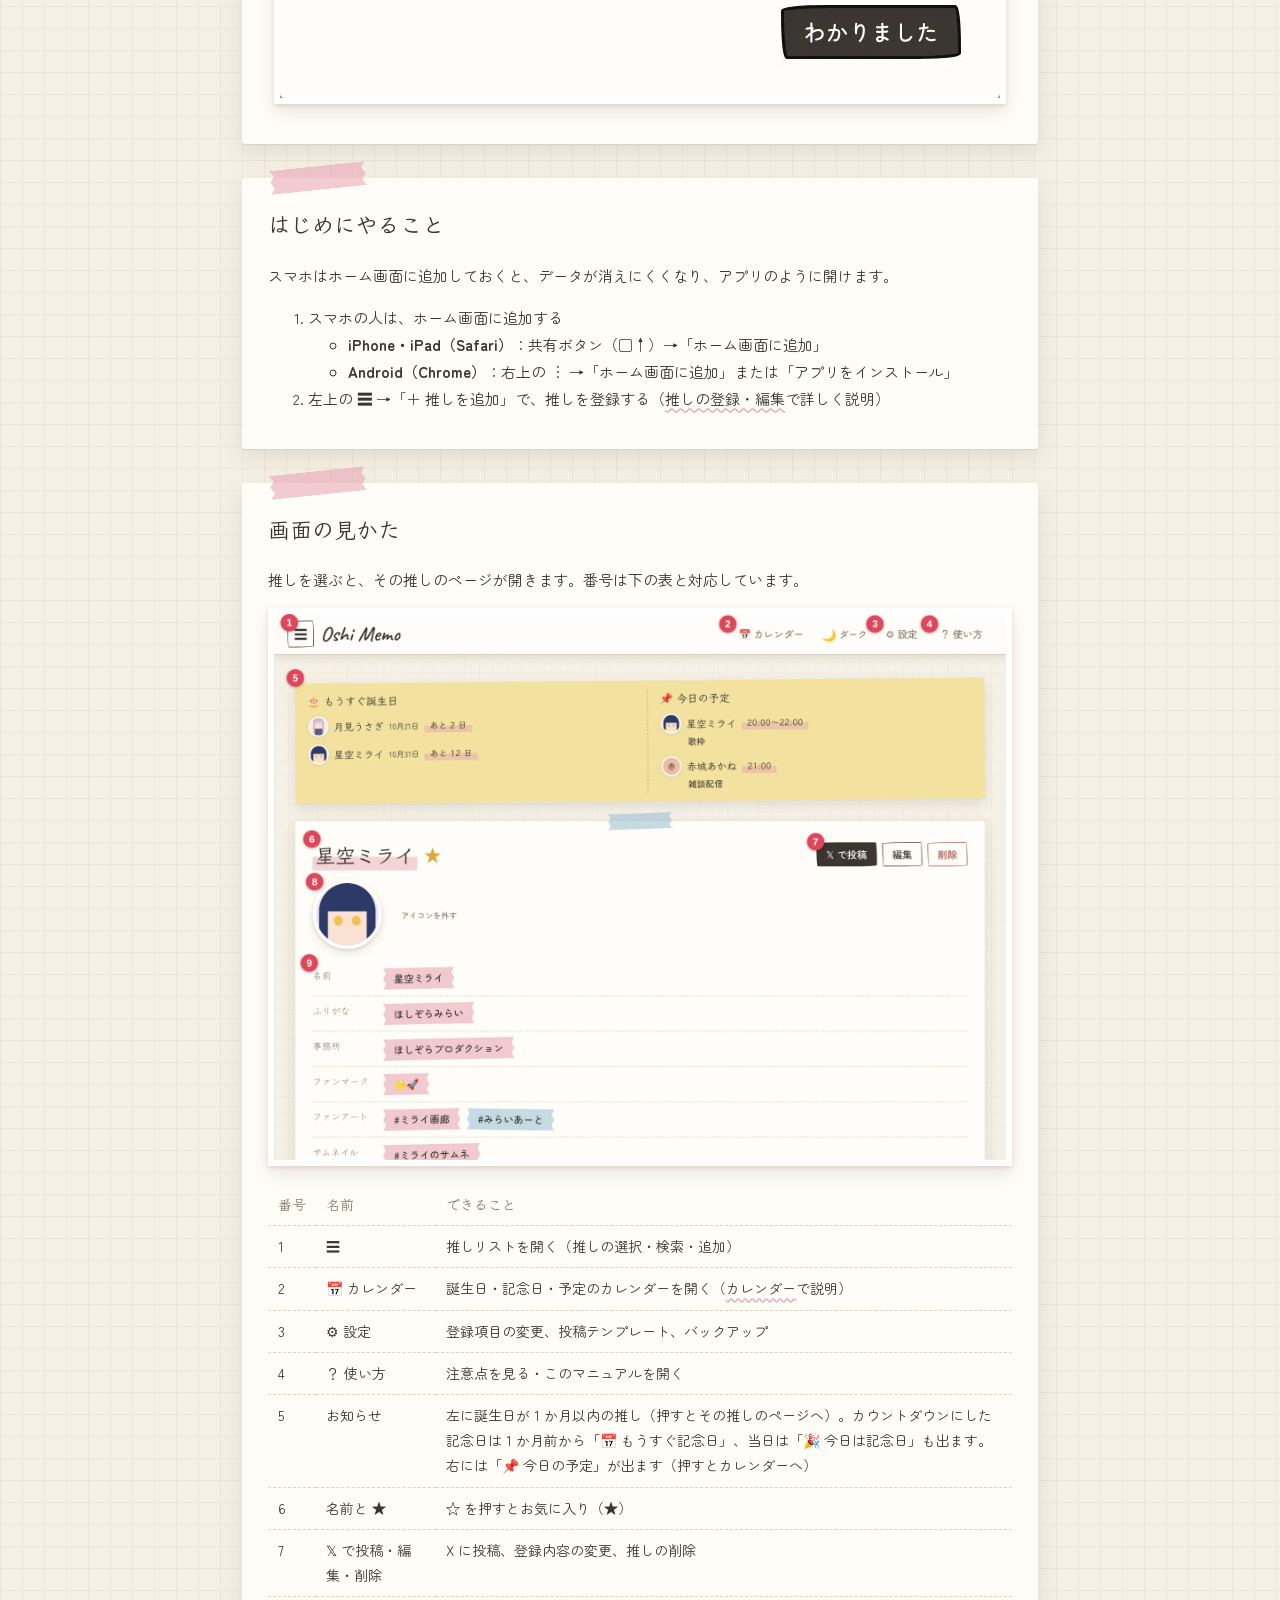
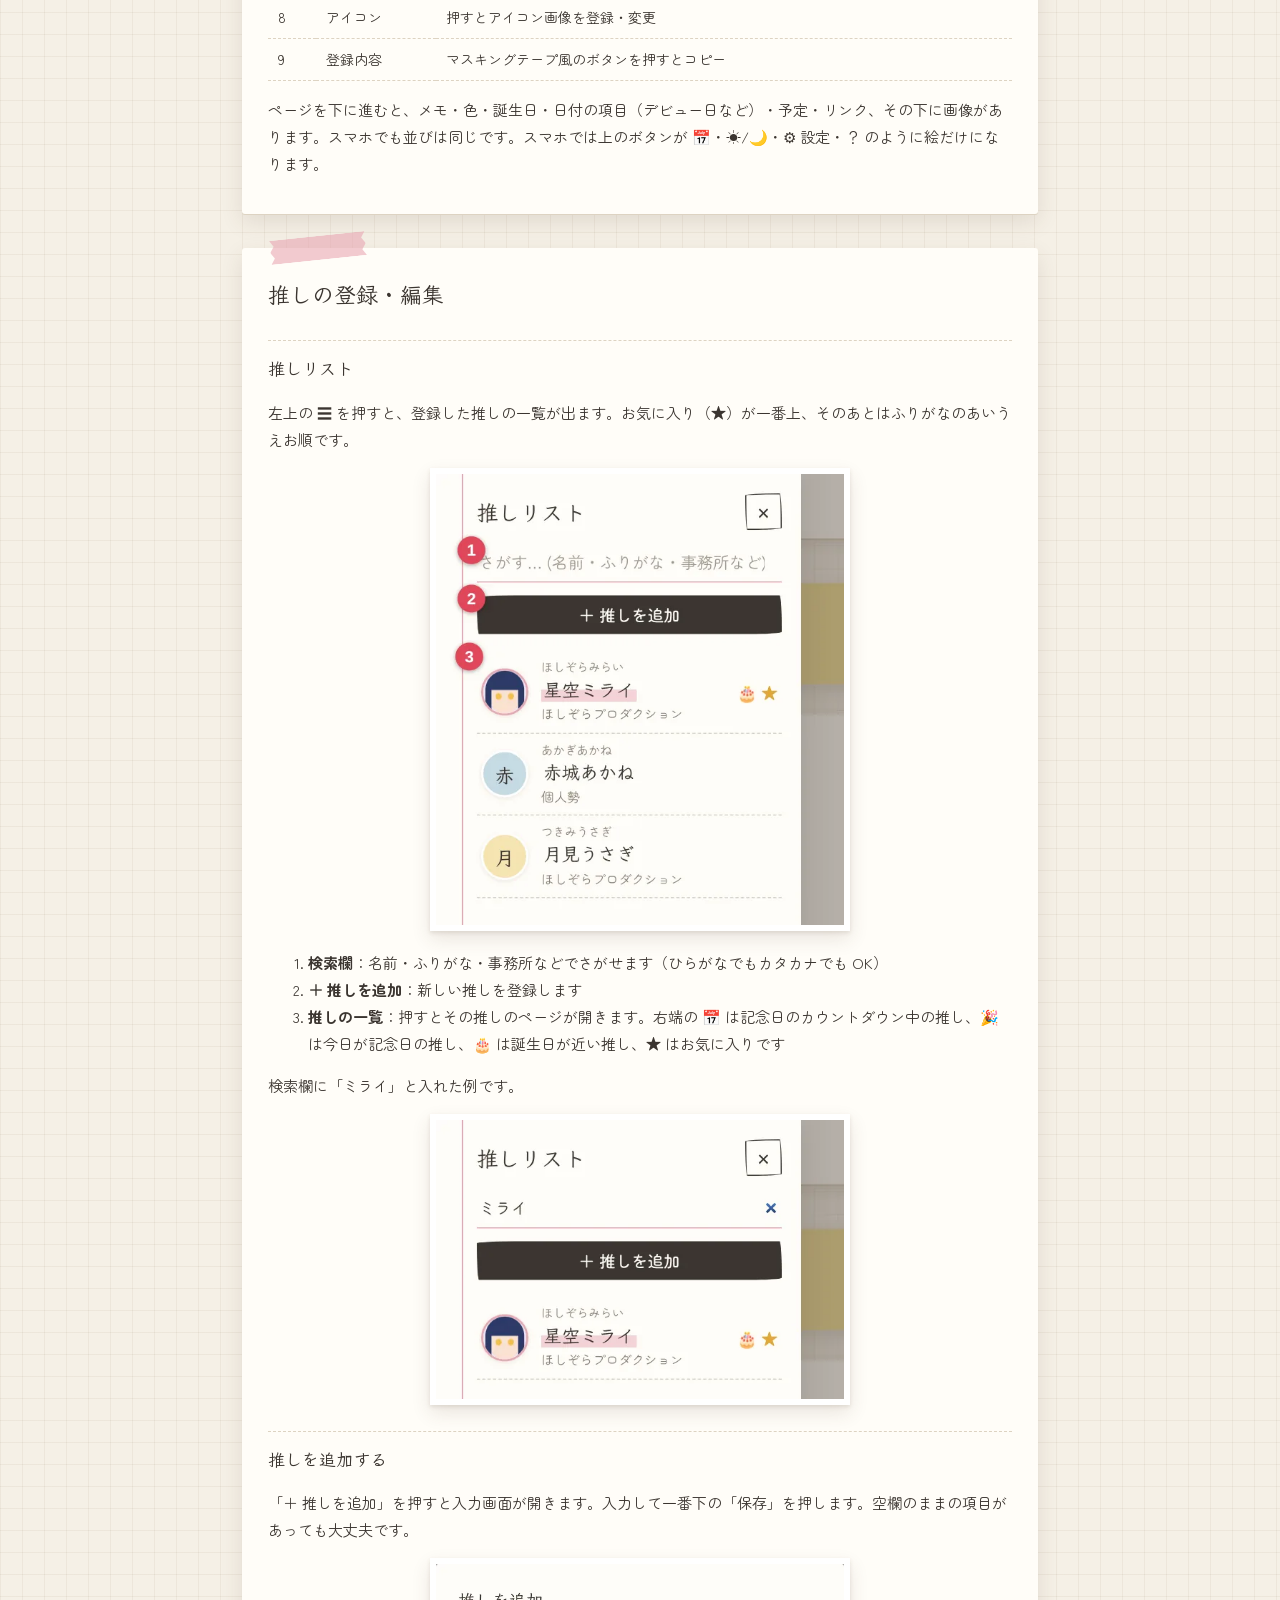
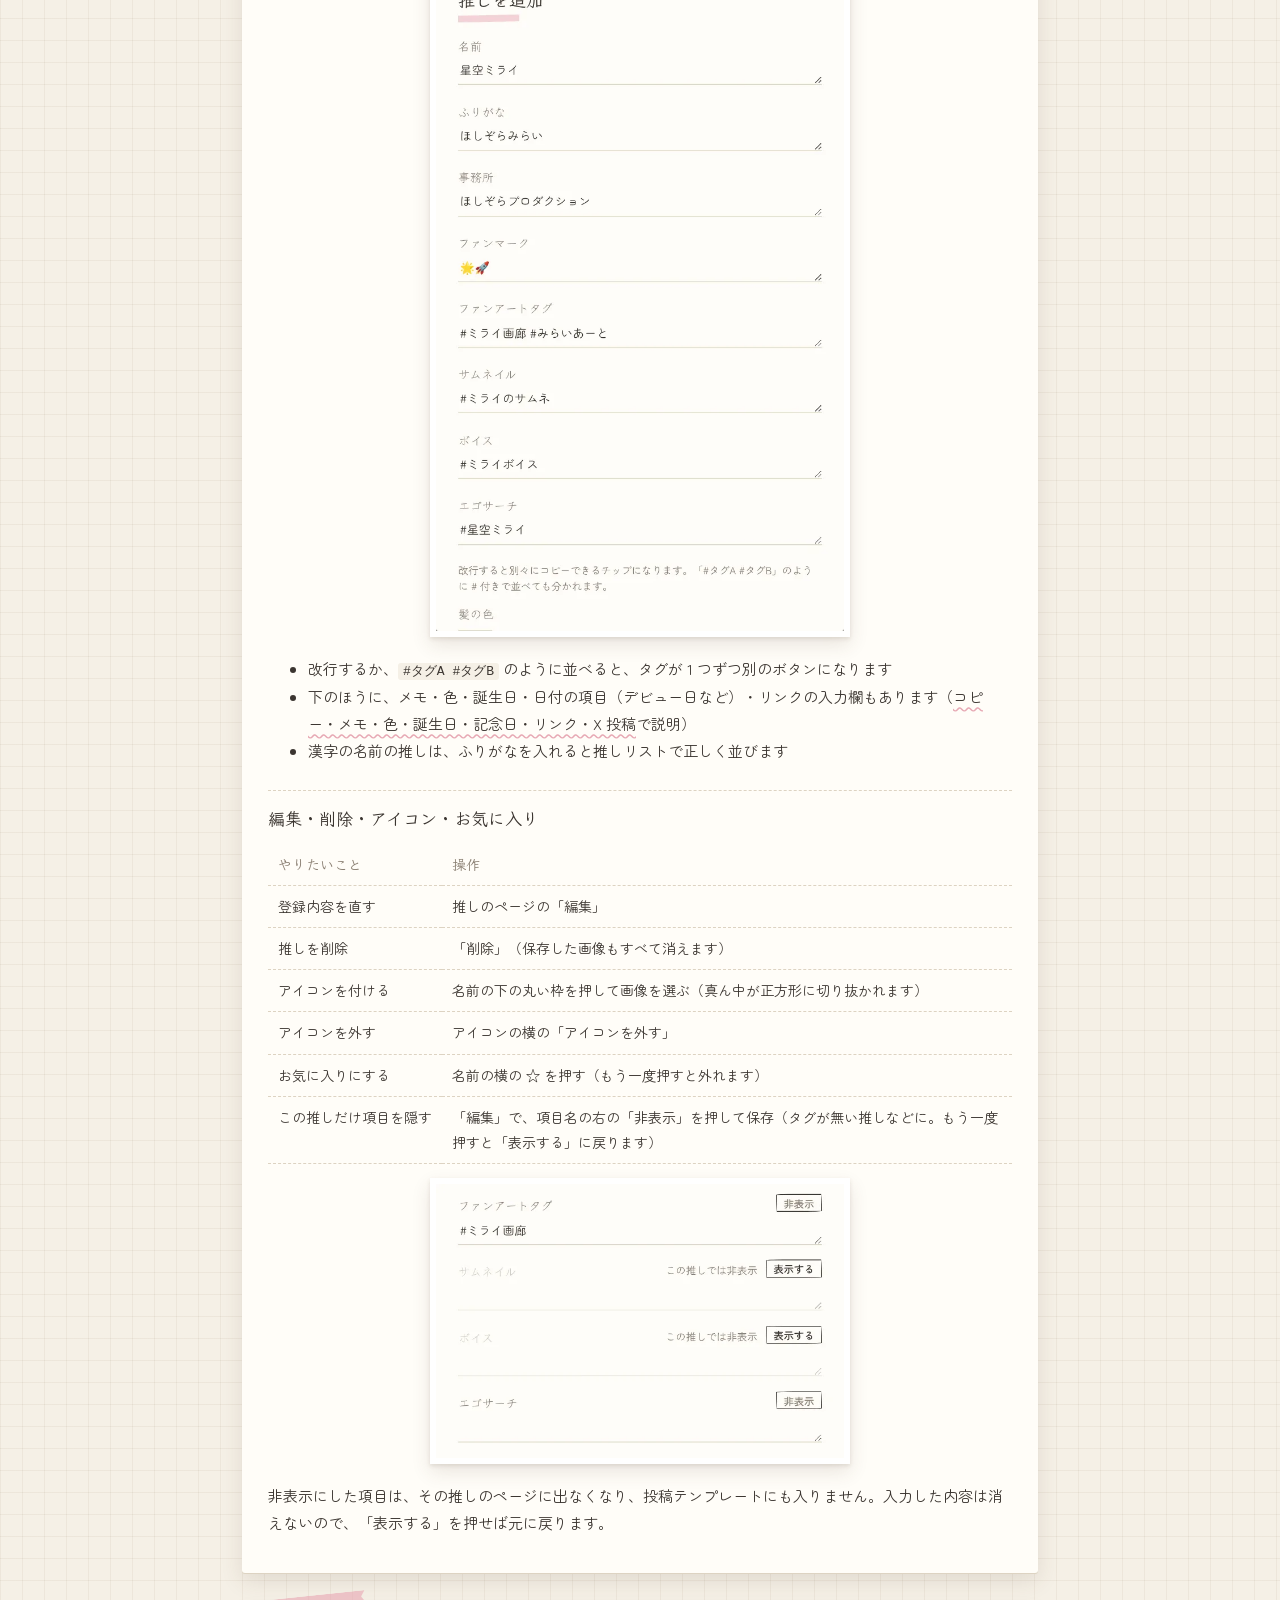
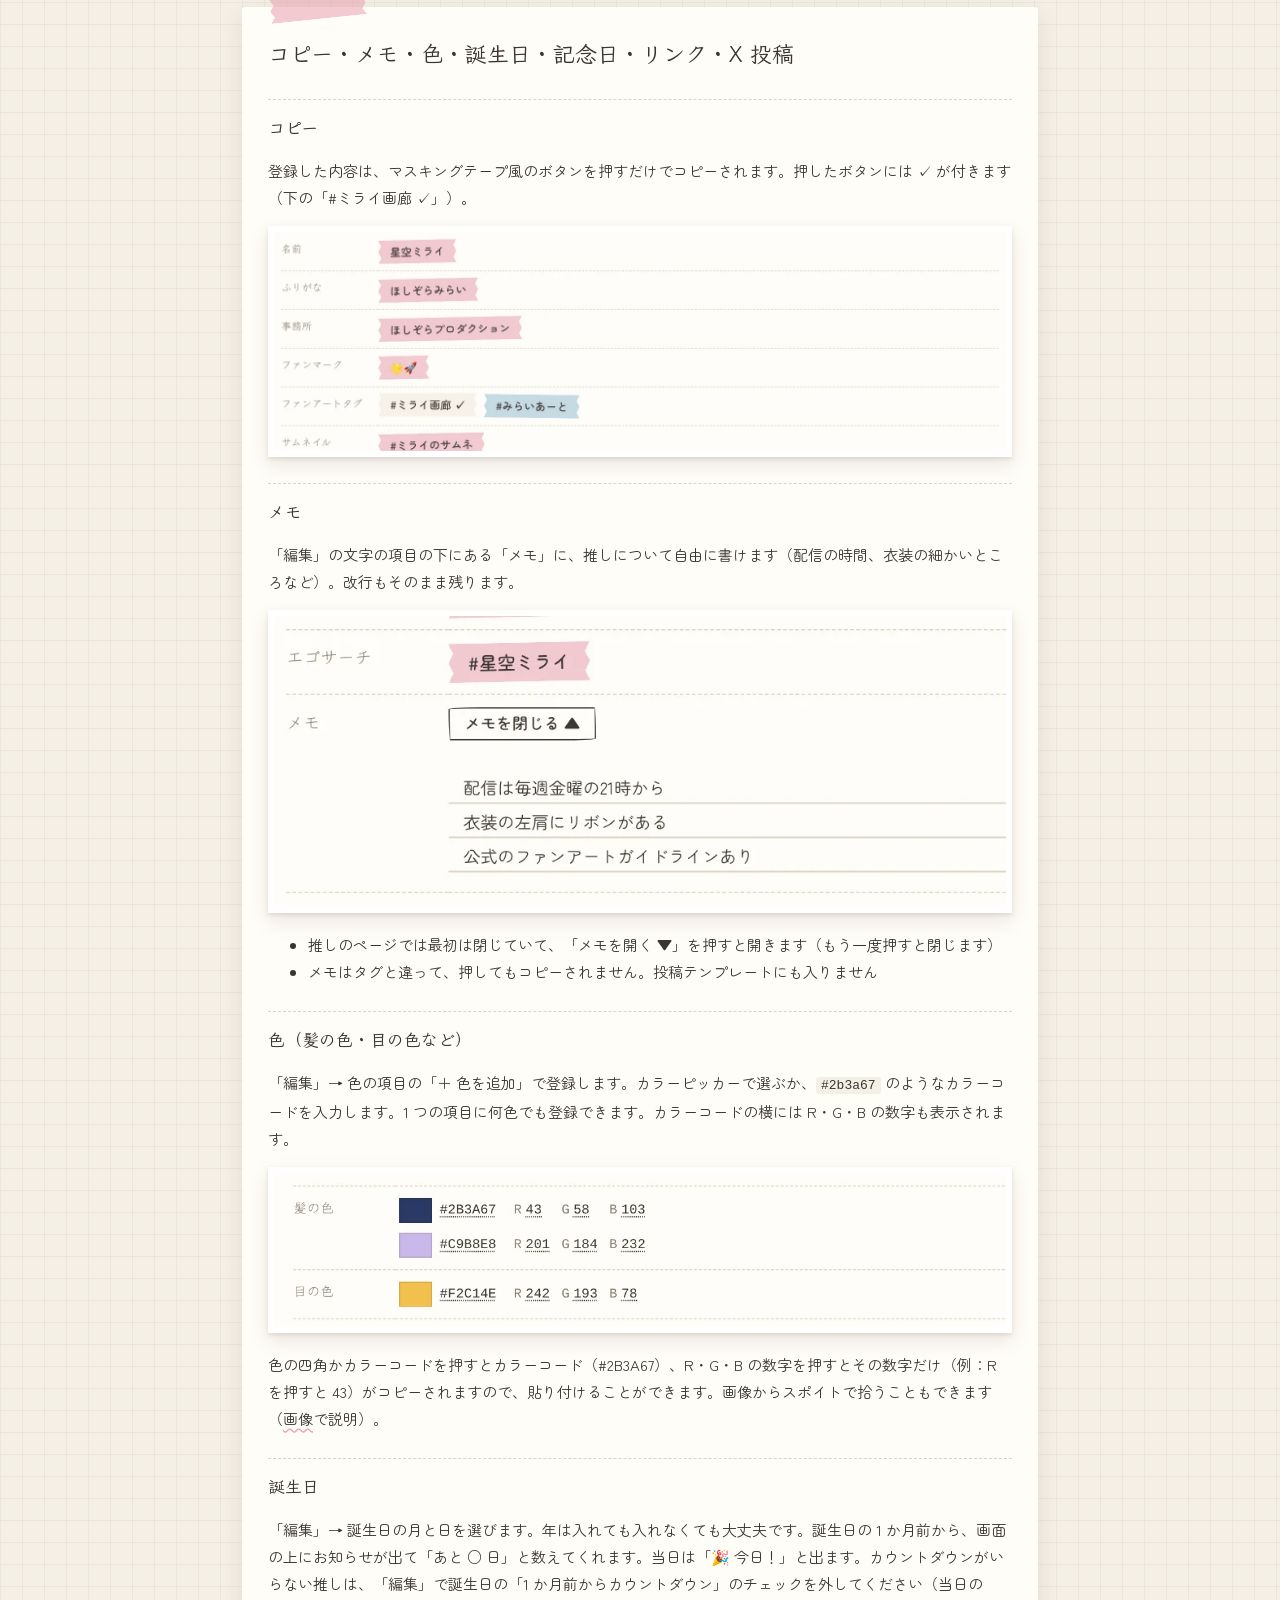
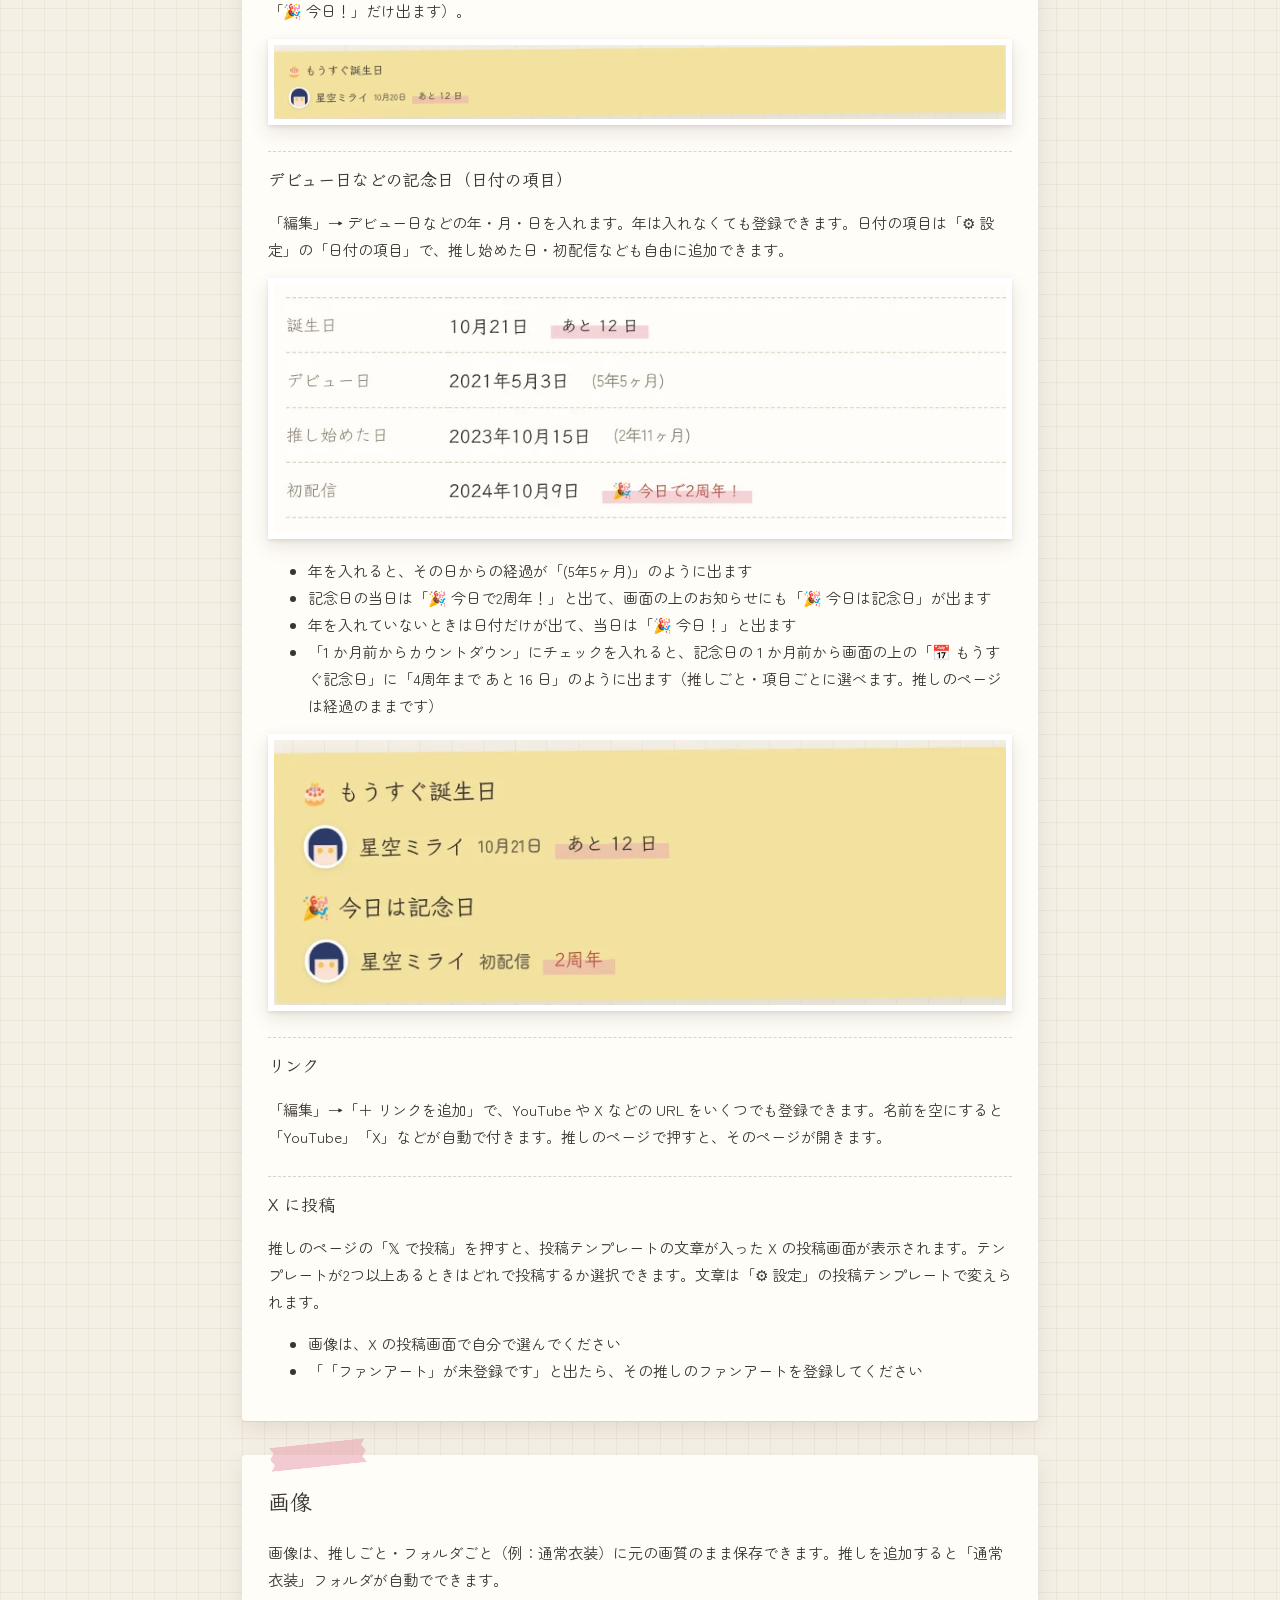
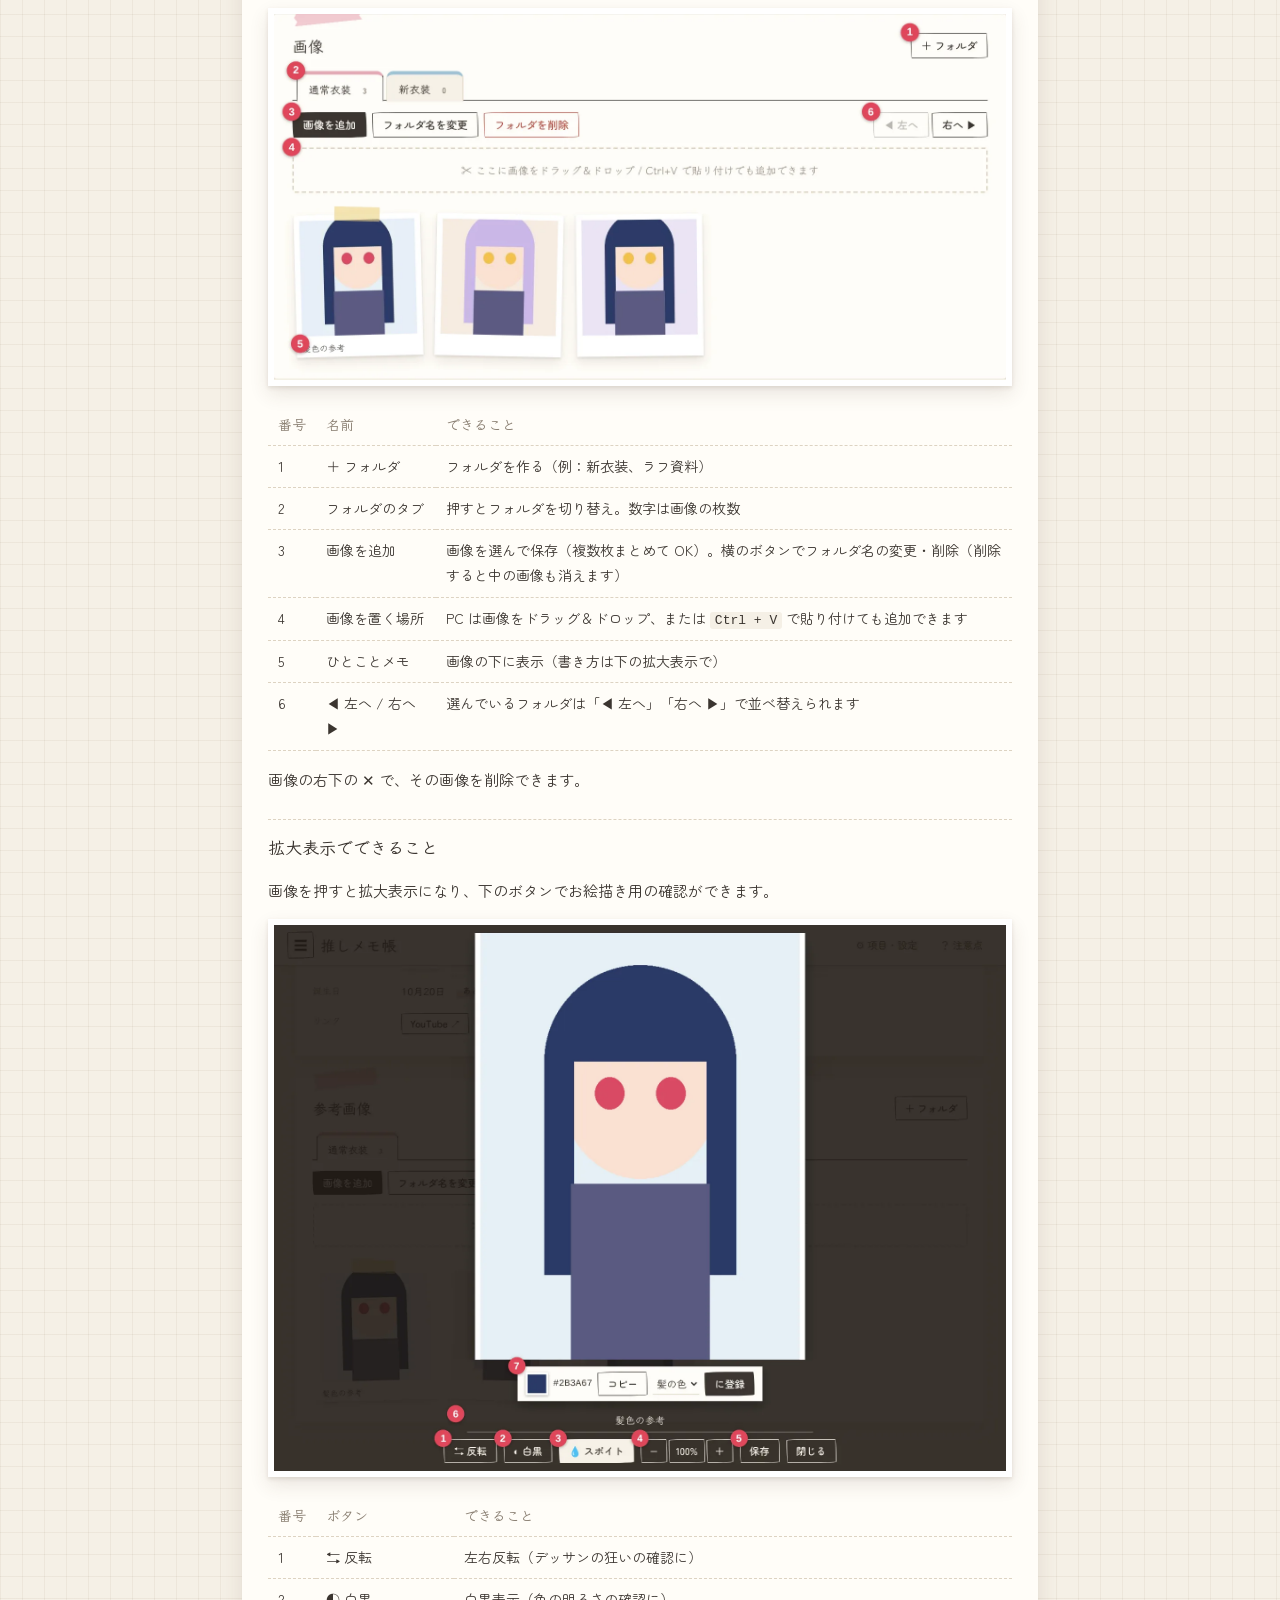
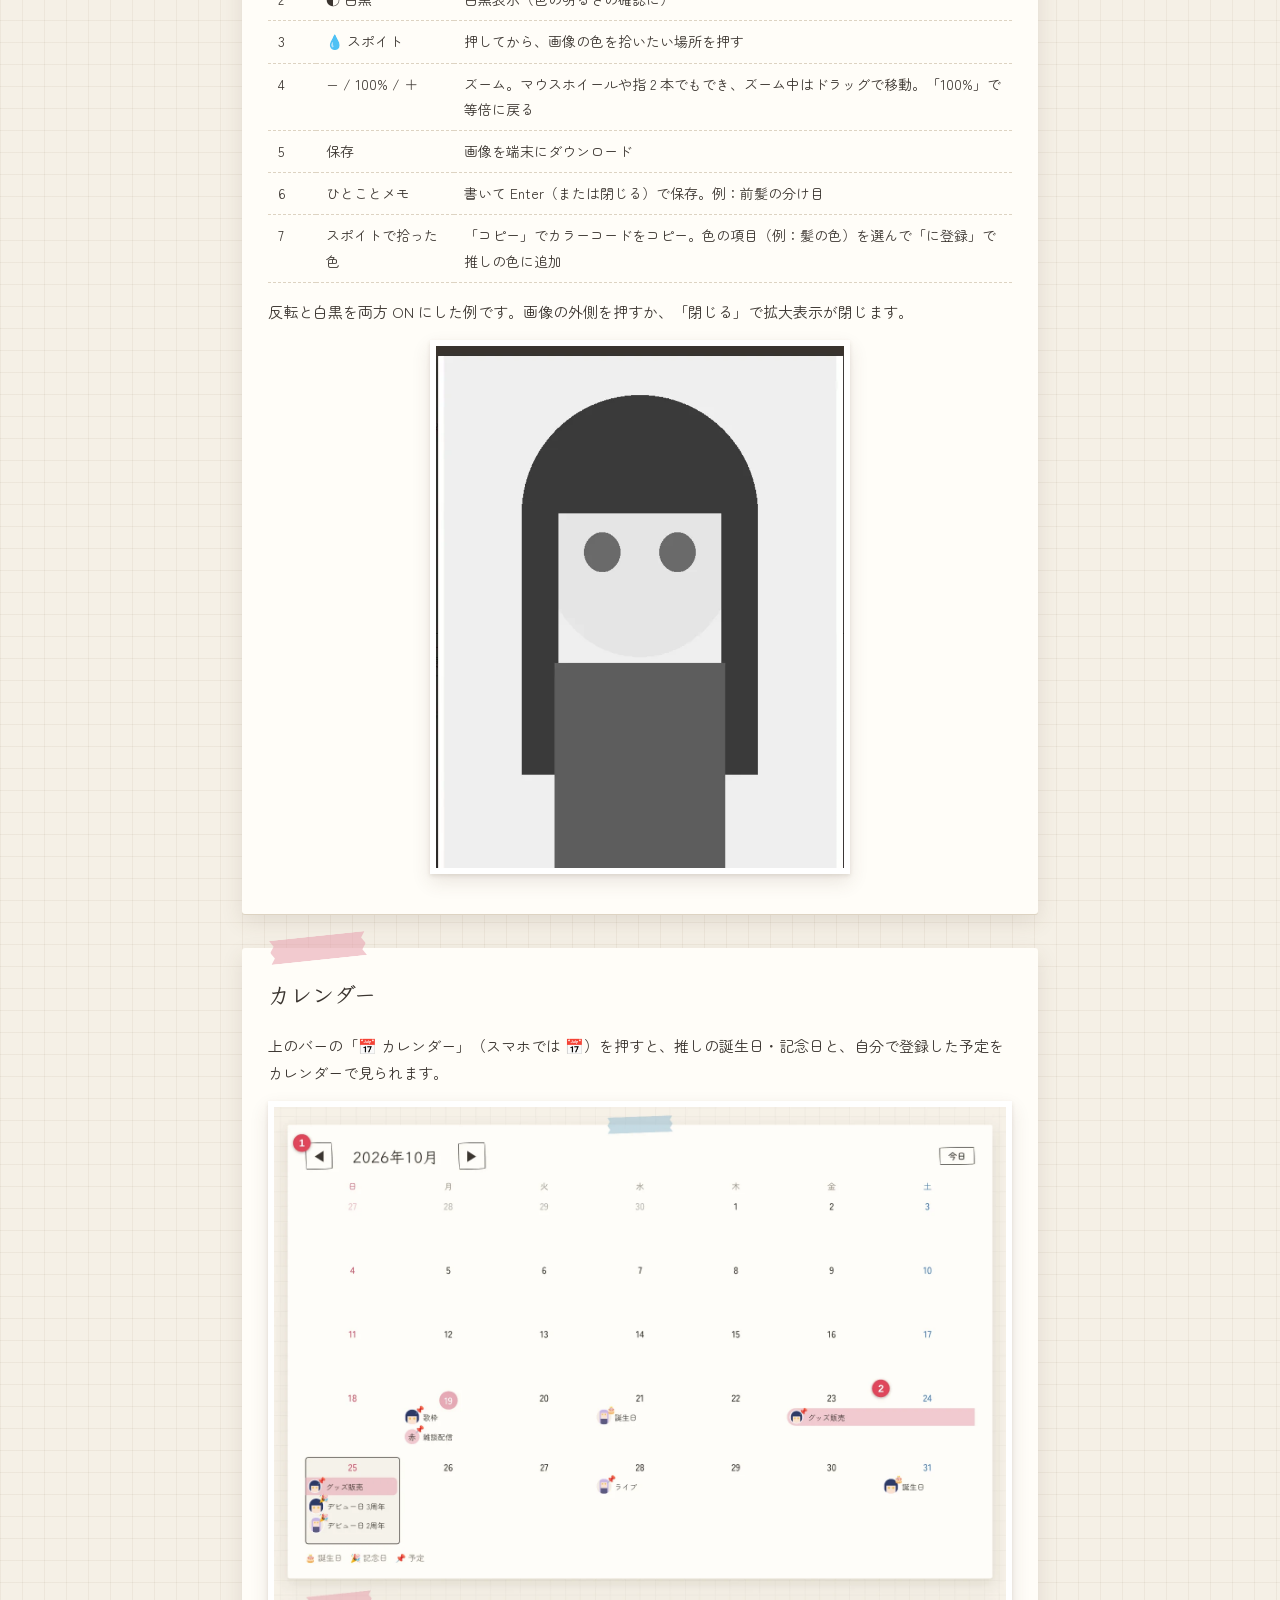
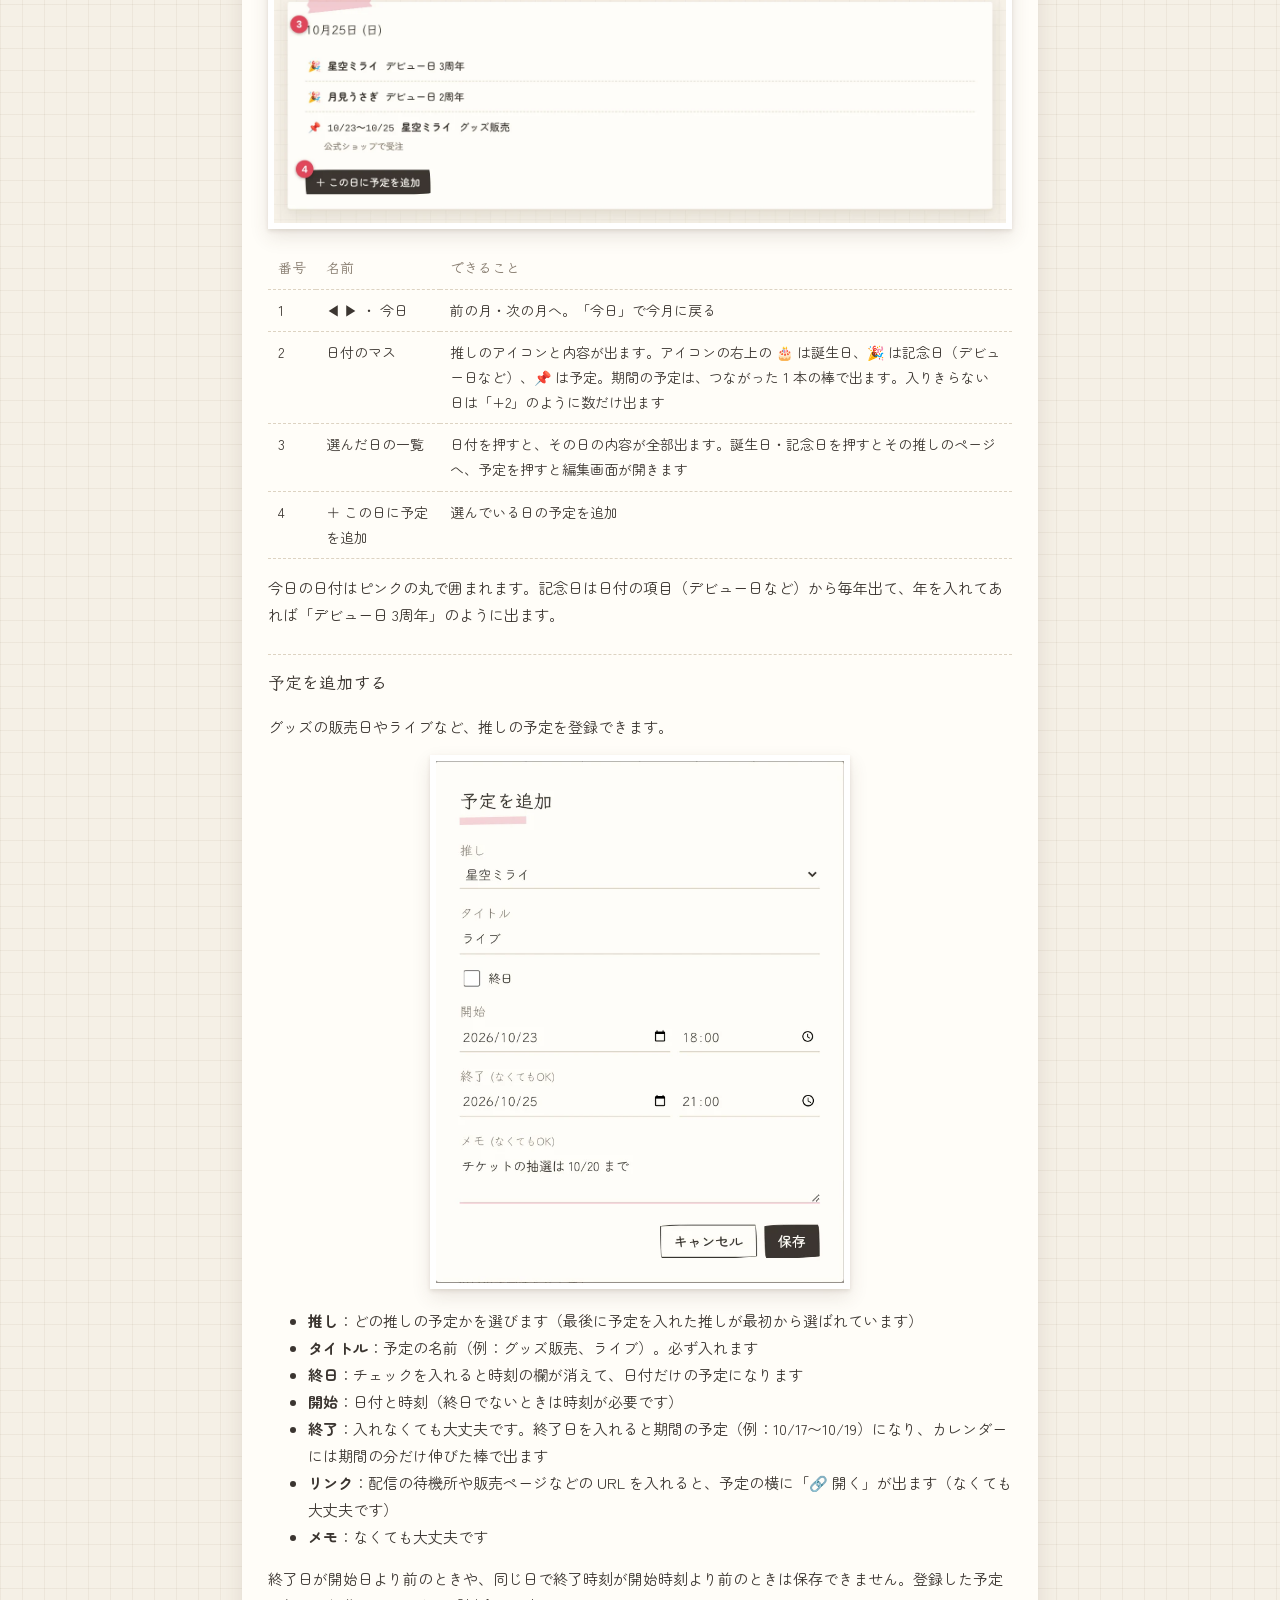
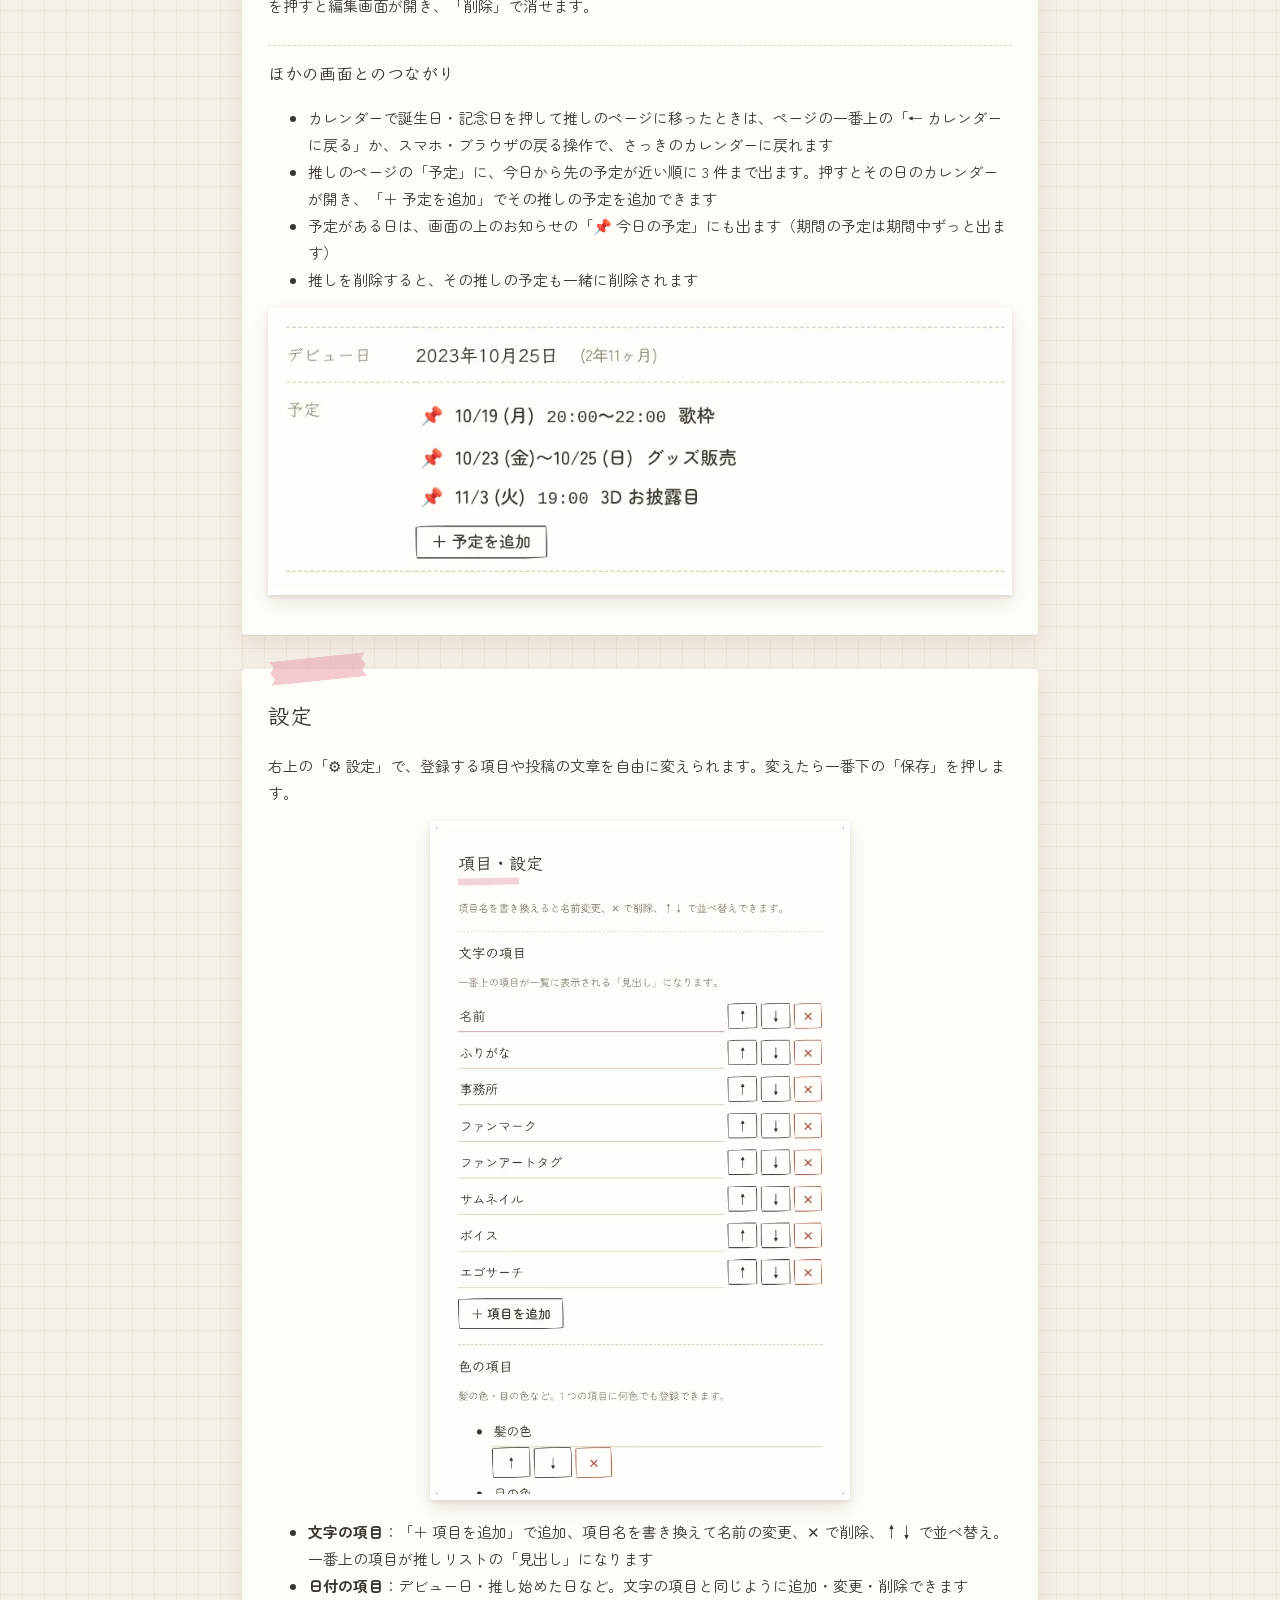
==== commit e5ae1f8c: "カレンダーの予定にリンクを登録できるように (「🔗 開く」で新しいタブ)、マニュアルに説明を追加 Co-Authored-By: Claude Opus 5.5 <noreply@anthropic." ====
--- a/manual.html
+++ b/manual.html
@@ -15,7 +15,7 @@
   <script src="theme.js?v=20261019-1"></script>
   <!-- ?v=… は「バージョン番号」。アプリを更新したら数字を変えると、
        スマホなどに残っている古いファイルではなく、新しいファイルが必ず読み込まれる -->
-  <link rel="stylesheet" href="style.css?v=20261019-17">
+  <link rel="stylesheet" href="style.css?v=20261020-1">
   <!-- デザインのファイルが読み込めなくても、画像が画面からはみ出さないようにする最低限の設定 -->
   <style>
     img { max-width: 100%; height: auto; }
@@ -240,6 +240,7 @@
         <li><b>終日</b>：チェックを入れると時刻の欄が消えて、日付だけの予定になります</li>
         <li><b>開始</b>：日付と時刻（終日でないときは時刻が必要です）</li>
         <li><b>終了</b>：入れなくても大丈夫です。終了日を入れると期間の予定（例：10/17〜10/19）になり、カレンダーには期間の分だけ伸びた棒で出ます</li>
+        <li><b>リンク</b>：配信の待機所や販売ページなどの URL を入れると、予定の横に「🔗 開く」が出ます（なくても大丈夫です）</li>
         <li><b>メモ</b>：なくても大丈夫です</li>
       </ul>
       <p>終了日が開始日より前のときや、同じ日で終了時刻が開始時刻より前のときは保存できません。登録した予定を押すと編集画面が開き、「削除」で消せます。</p>
--- a/style.css
+++ b/style.css
@@ -1016,7 +1016,7 @@
 .cal-grid { display: flex; flex-direction: column; gap: 2px; }
 /* 曜日の見出しの行 と 1 週間の行 (7 列。1 段目が日付、2〜4 段目が予定、5 段目が「+2」) */
 .cal-head-row, .cal-row { display: grid; grid-template-columns: repeat(7, minmax(0, 1fr)); column-gap: 2px; }
-.cal-row { grid-template-rows: 28px auto auto auto minmax(14px, 1fr); min-height: 92px; }
+.cal-row { grid-template-rows: 36px auto auto auto minmax(14px, 1fr); min-height: 96px; } /* 1 段目は今日の丸が入る高さ */
 .cal-row > .cal-day { grid-row: 1 / -1; }       /* マスは行の高さいっぱい (押すとその日を選ぶ) */
 /* マスの上に重ねる予定 (押すと下のマスを押したことにする) */
 .cal-row > .cal-ev, .cal-row > .cal-bar, .cal-row > .cal-more { position: relative; z-index: 1; pointer-events: none; min-width: 0; }
@@ -1108,12 +1108,12 @@
 .cal-memo { flex-basis: 100%; padding-left: 1.8em; font-size: 13px; color: var(--muted); white-space: pre-wrap; }
 /* スマホではマスを少し小さく */
 @media (max-width: 480px) {
-  .cal { padding-left: 10px; padding-right: 10px; }
+  .card.cal { padding-left: 10px; padding-right: 10px; } /* (「.cal」だけだと配信スケジュールのアイコン (class="sc-av cal") にも効いてしまうので .card を付ける) */
   .cal-head { gap: 4px; }
   .cal-head h2 { font-size: 19px; min-width: 6.5em; }
   /* スマホ: アイコンの下に内容を小さく出す */
   .cal-head-row, .cal-row { column-gap: 1px; }
-  .cal-row { grid-template-rows: 26px auto auto auto minmax(12px, 1fr); min-height: 76px; }
+  .cal-row { grid-template-rows: 33px auto auto auto minmax(12px, 1fr); min-height: 80px; }
   .cal-row > .cal-ev { margin: 1px 1px; }
   .cal-day { padding: 3px 1px 2px; gap: 2px; }
   .cal-bar { height: 20px; gap: 3px; padding: 0 3px 0 2px; }
@@ -1169,3 +1169,23 @@
 .ev-form .ev-dt input[type=time] { flex: 1 1 40%; min-width: 0; }
 .ev-form .ev-dt input[hidden] { display: none; }
 dialog label.ev-allday { margin: 0 0 12px; }
+
+/* 予定のリンク: 予定の横の「🔗 開く」 */
+.cal-li { display: flex; align-items: center; gap: 6px; }
+.cal-li > .cal-item { flex: 1; min-width: 0; }
+.oshi-events .cal-li > .cal-item { flex: 0 1 auto; }
+.ev-link {
+  flex-shrink: 0;
+  font-size: 13px;
+  padding: 2px 10px;
+  border: 1px solid var(--line);
+  border-radius: 999px;
+  color: var(--ink);
+  text-decoration: none;
+  white-space: nowrap;
+}
+.ev-link:hover { background: var(--grid); }
+.bday-banner .ev-link { color: #3b3530; border-color: rgba(59, 53, 48, .35); margin-left: 40px; }
+.bday-banner .banner-events li { display: flex; flex-direction: column; align-items: flex-start; }
+.ev-form input[type=url] { width: 100%; padding: 6px 2px; border: none; border-bottom: 1.5px solid var(--line); background: transparent; outline: none; color: var(--ink); }
+.ev-form input[type=url]:focus { border-bottom-color: var(--pink); }
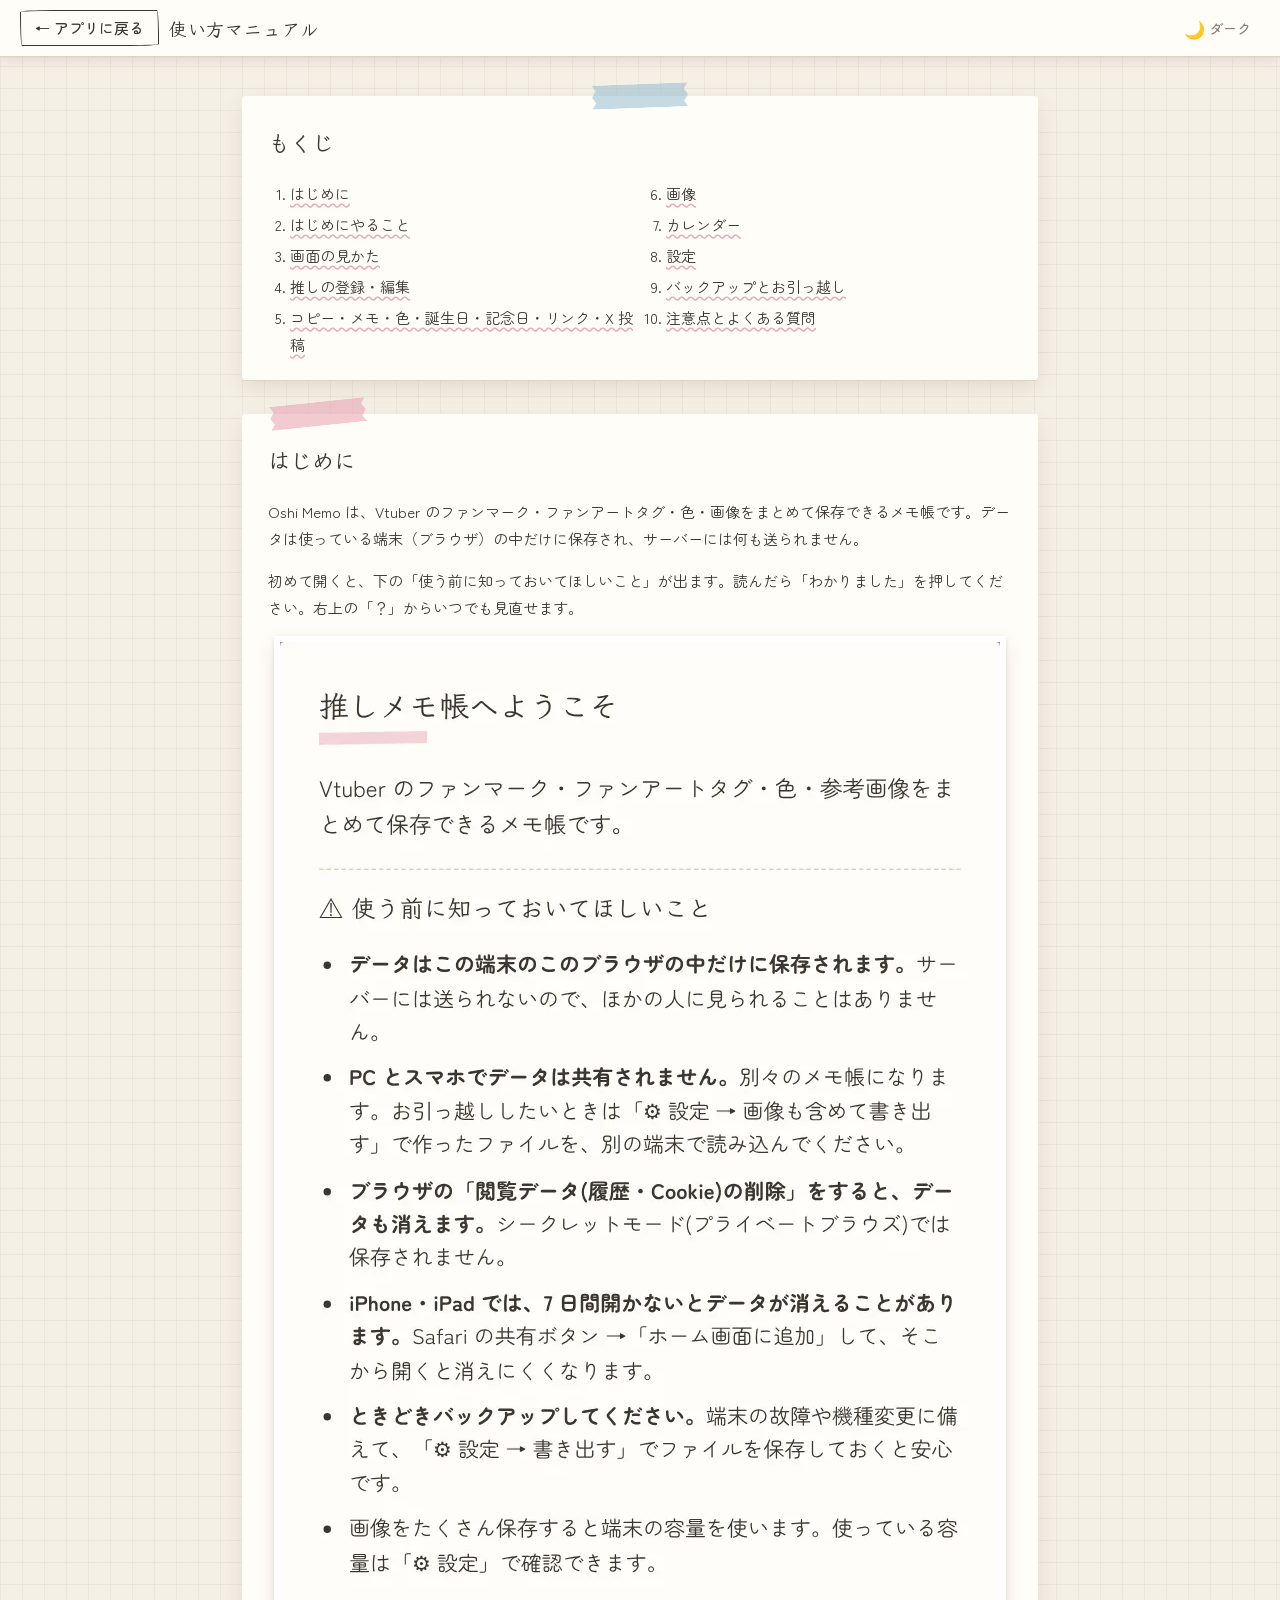
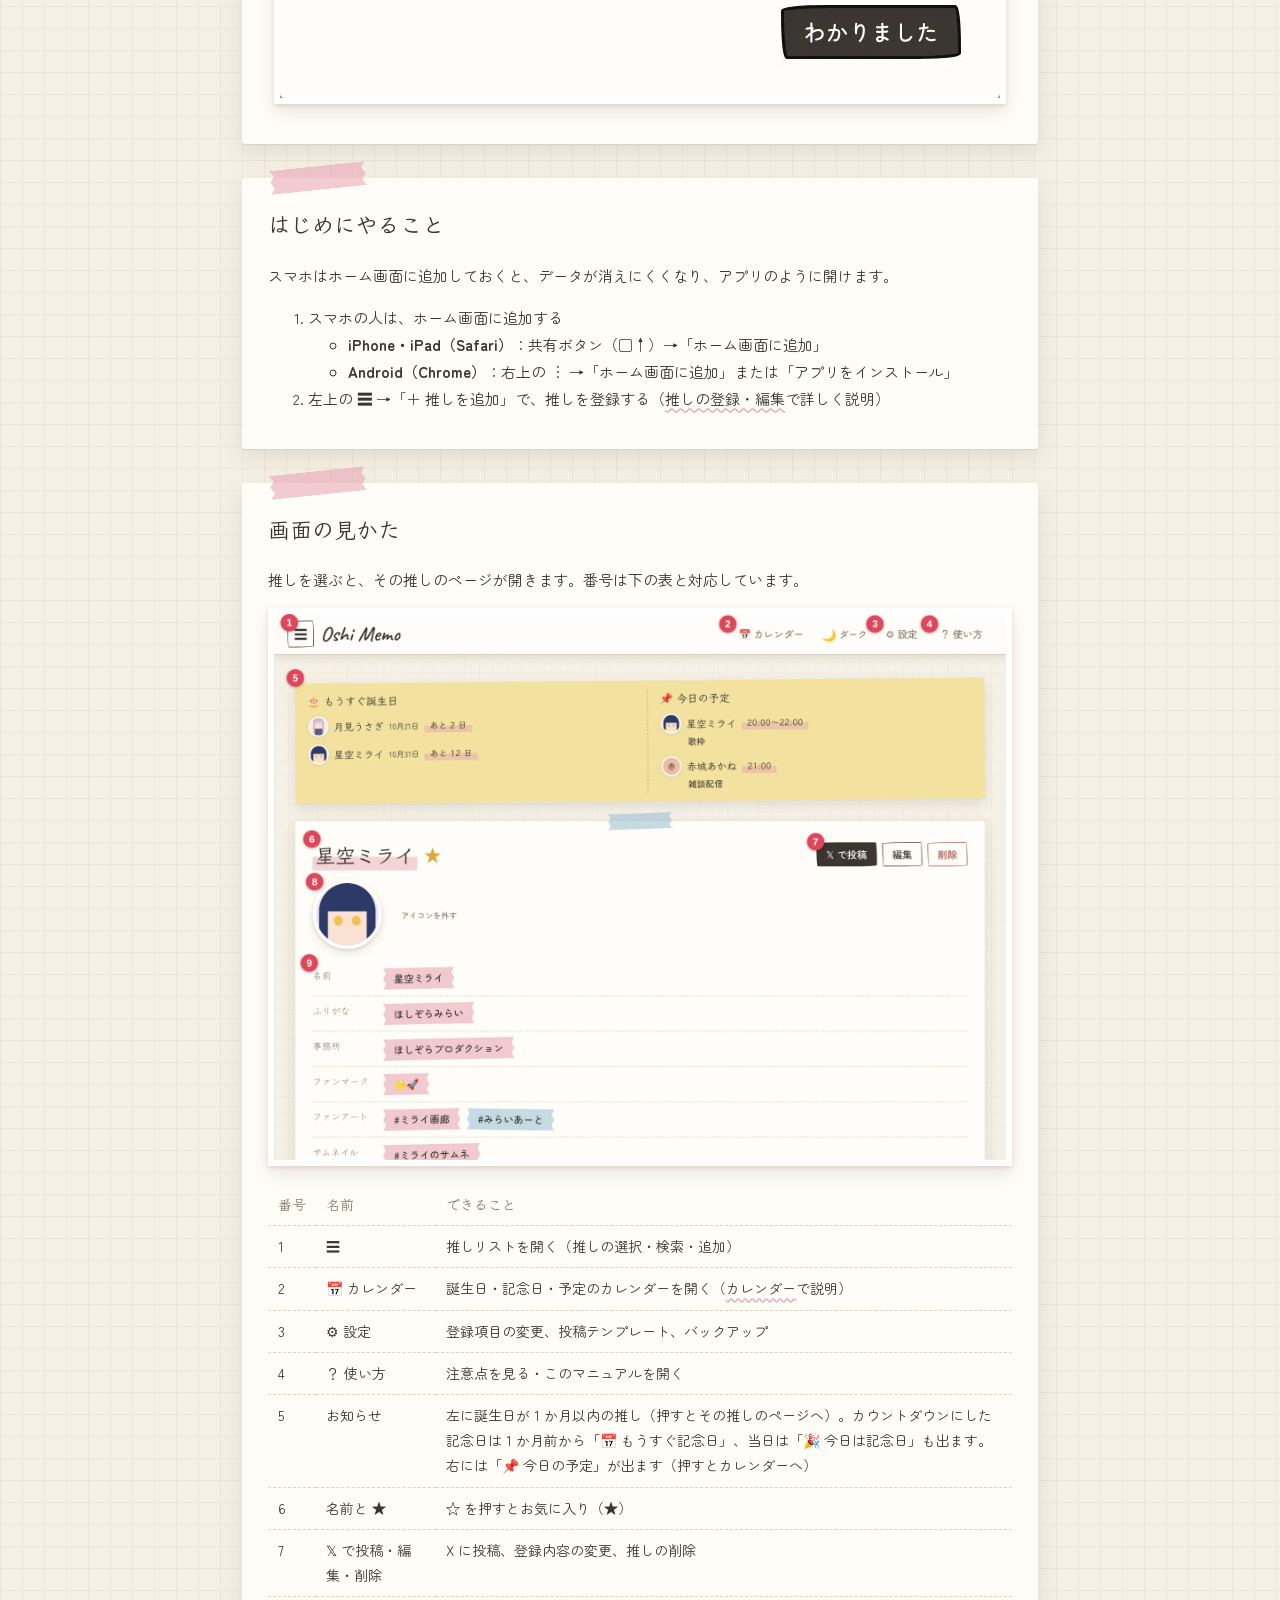
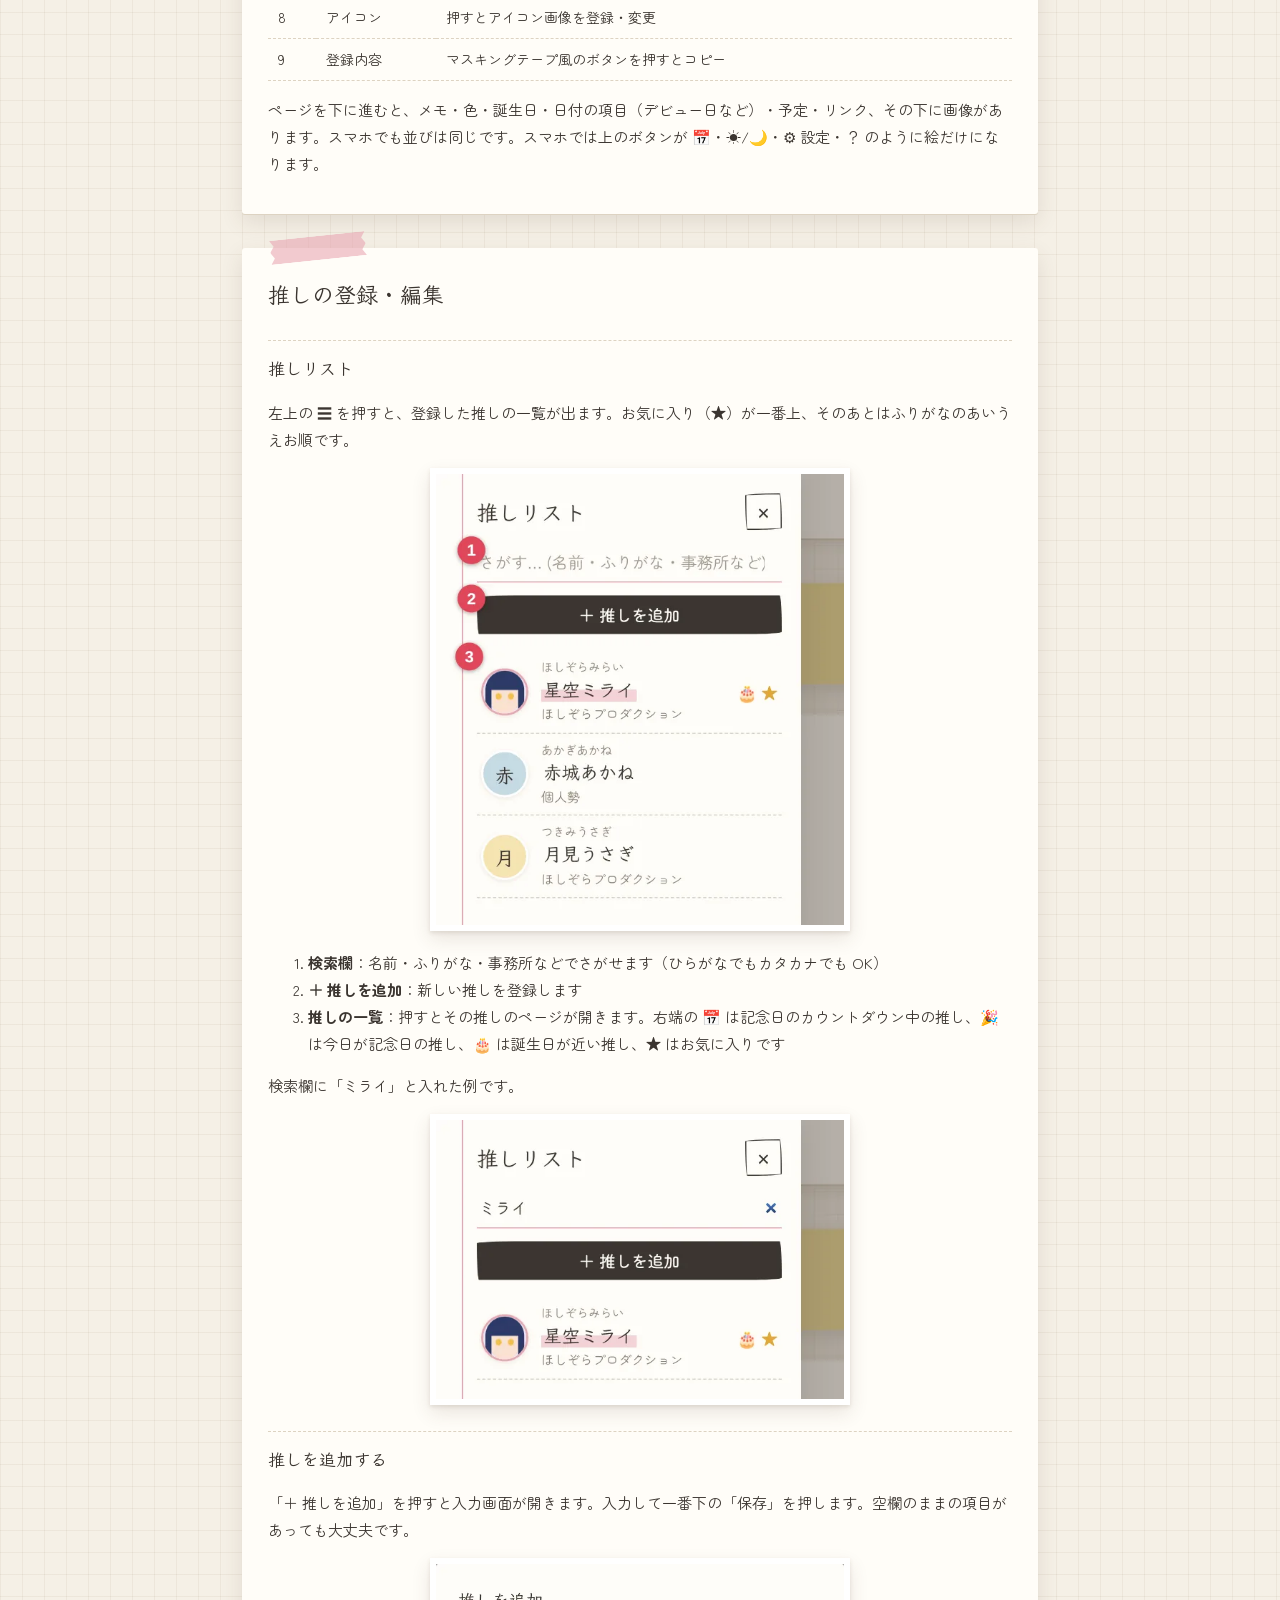
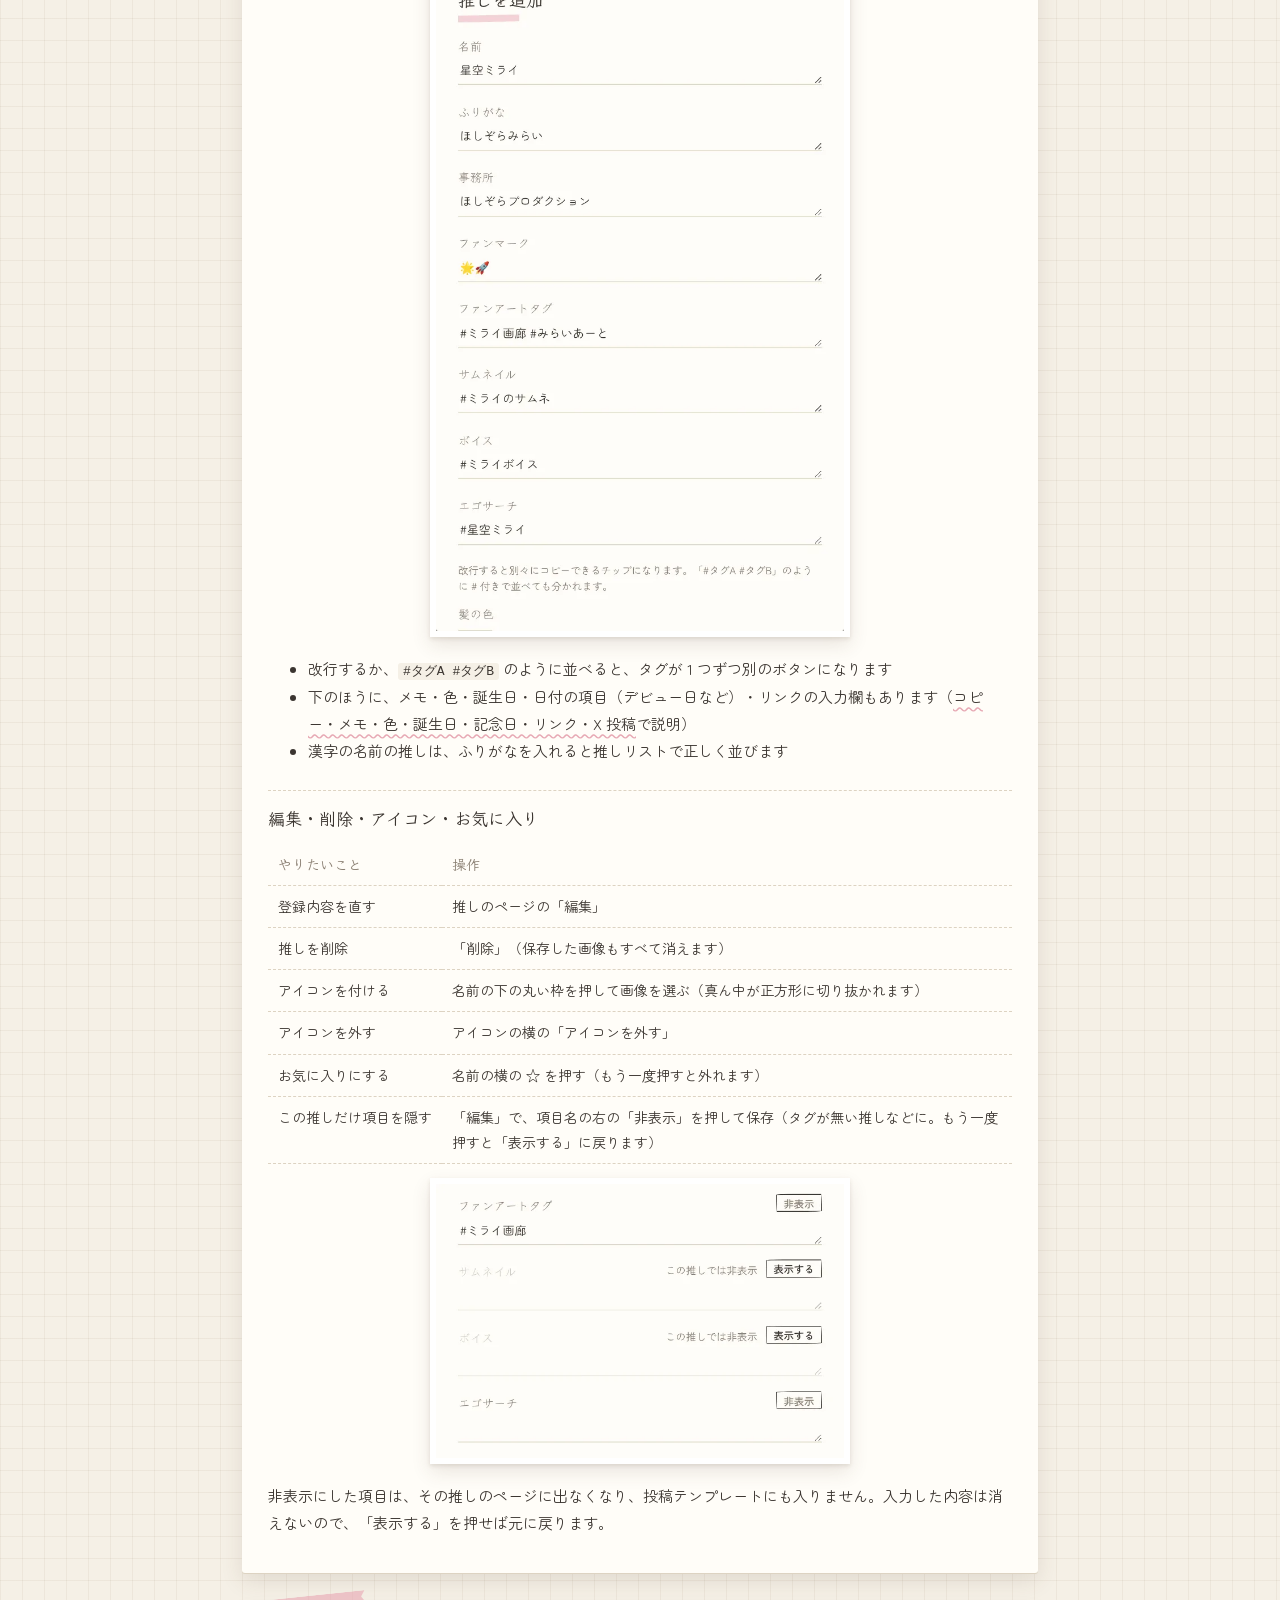
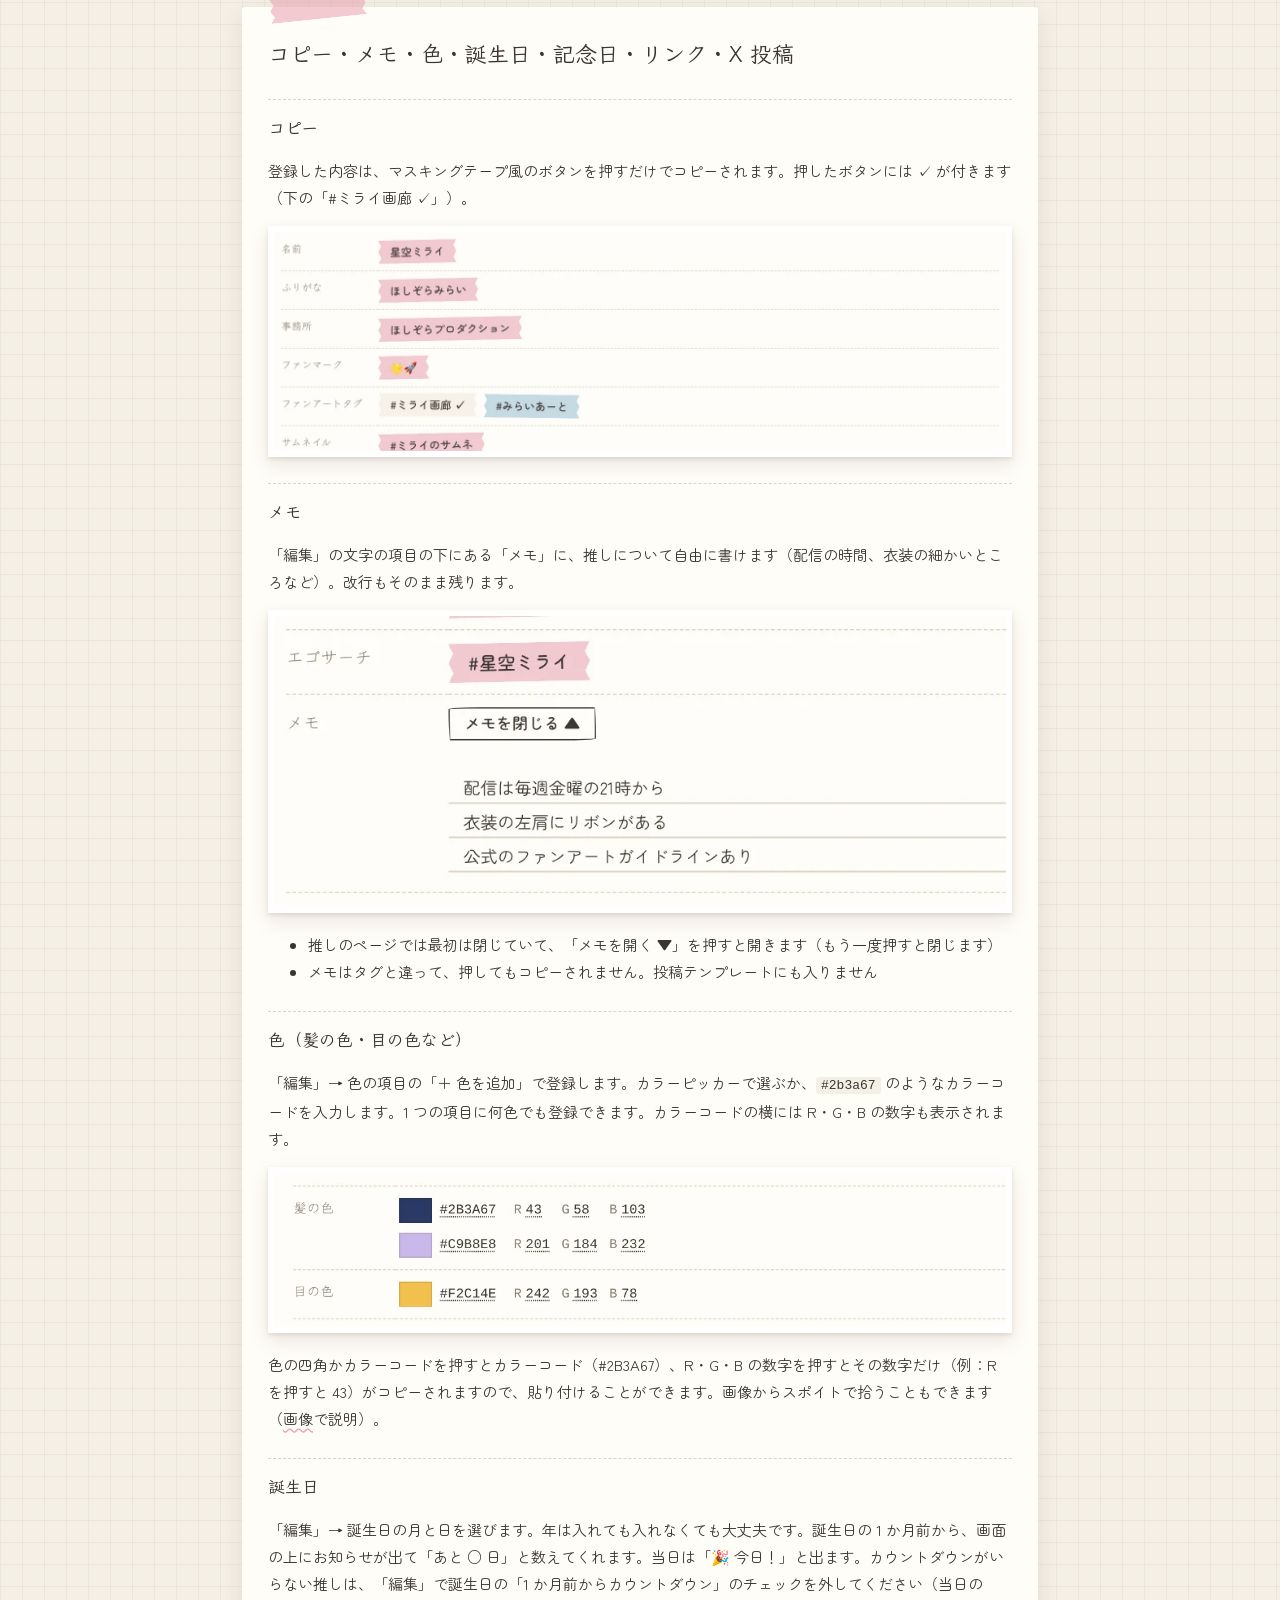
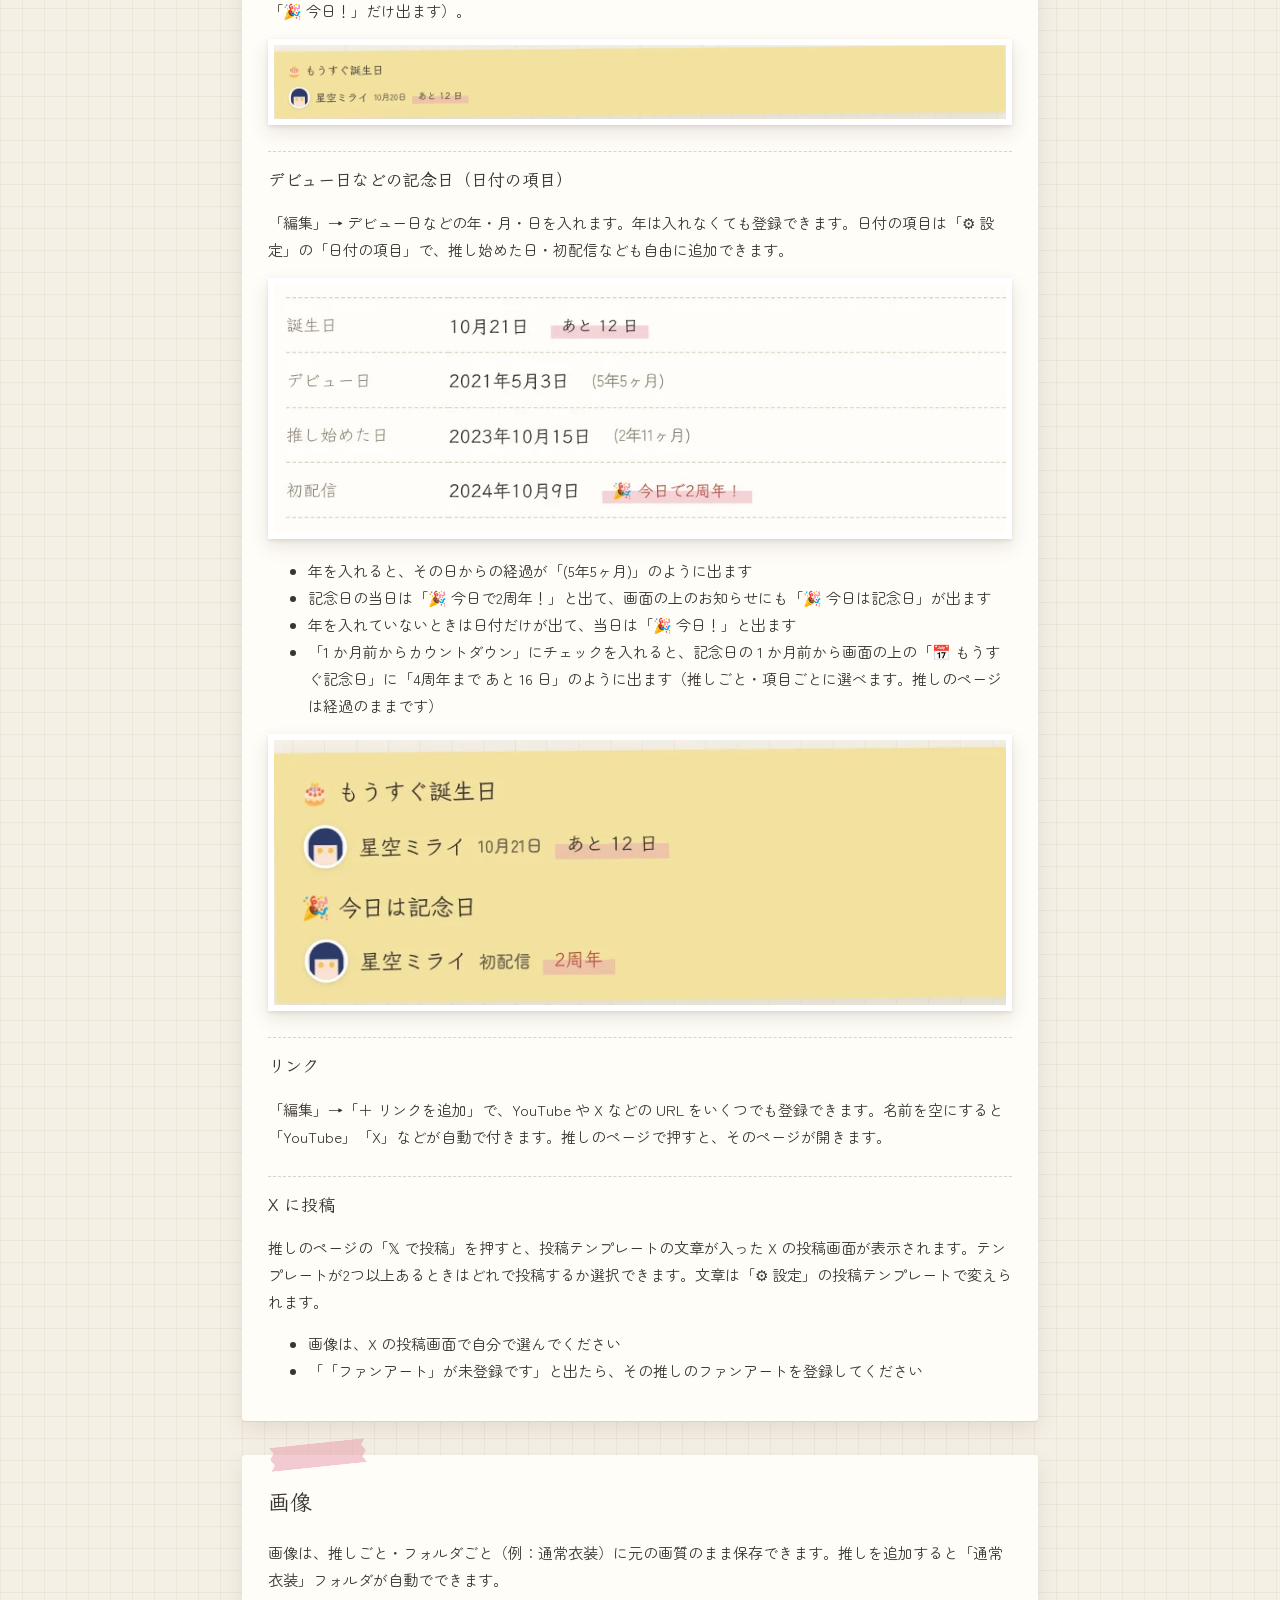
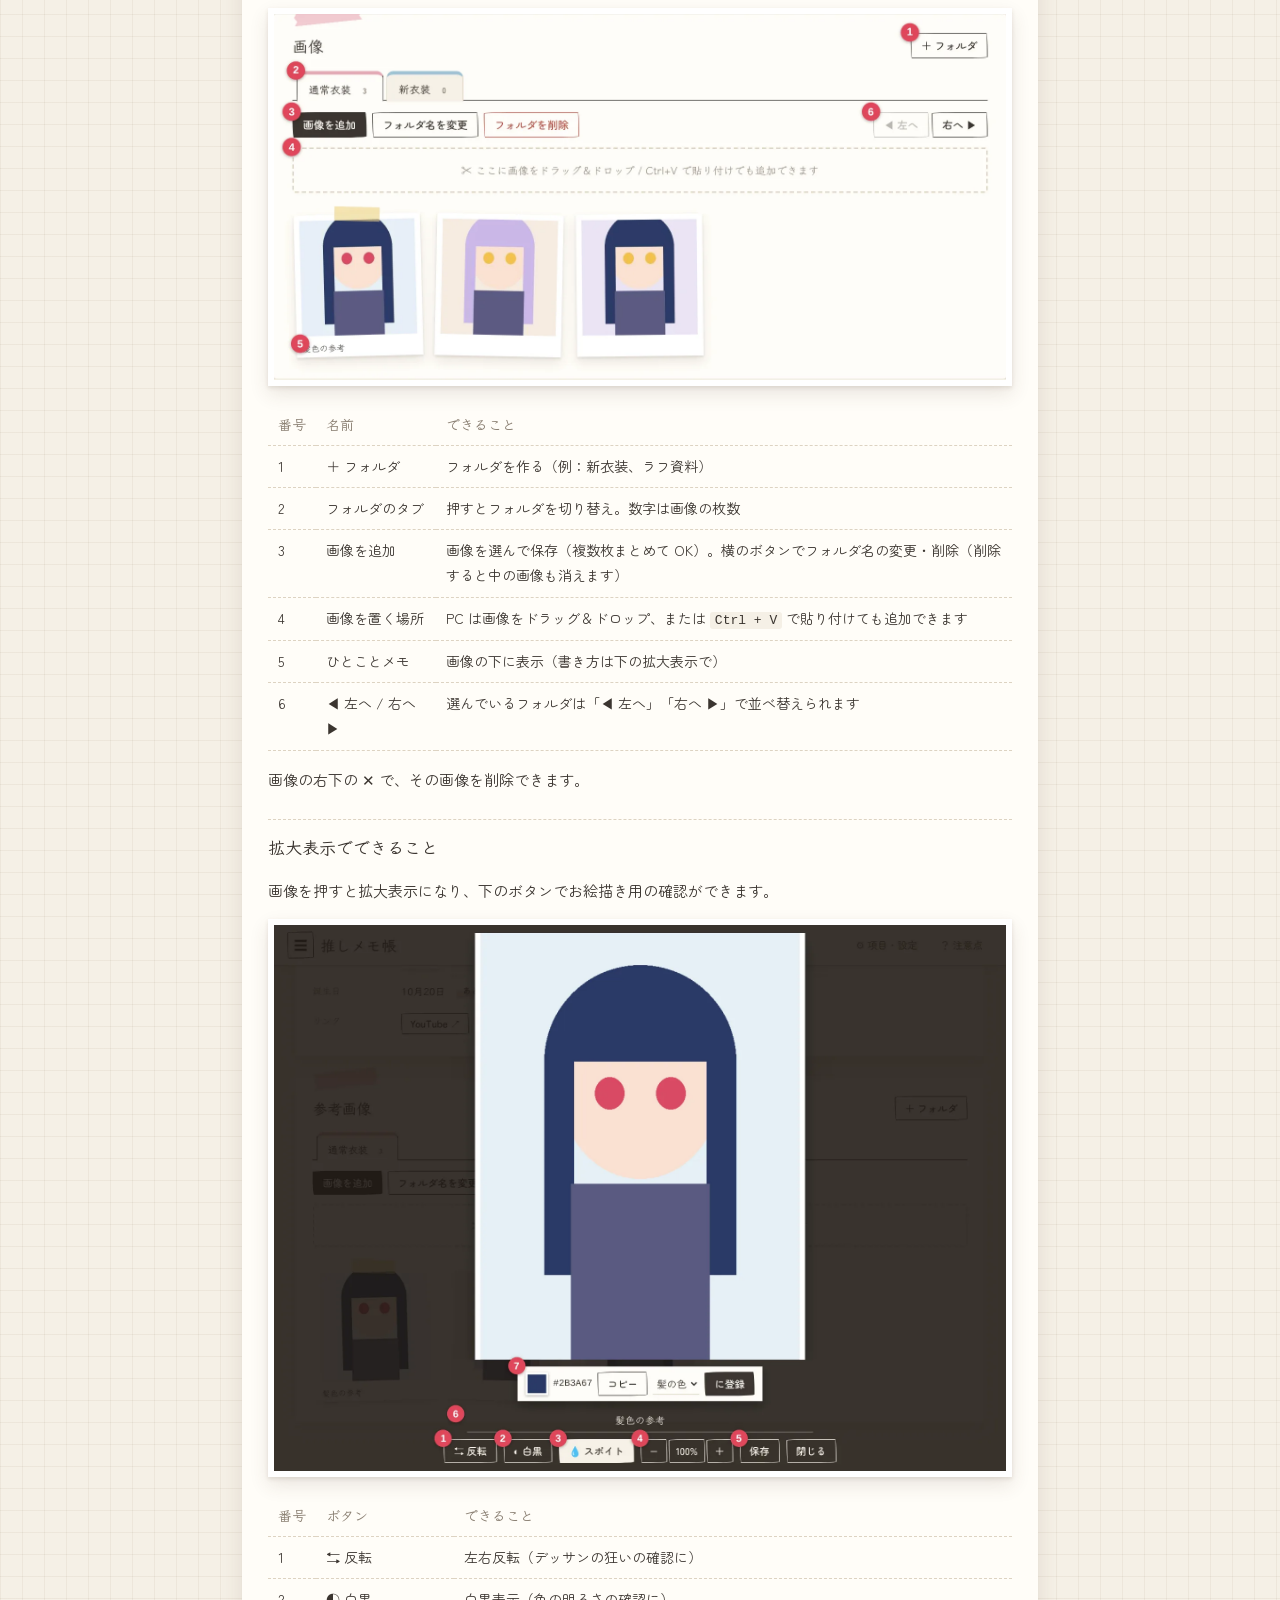
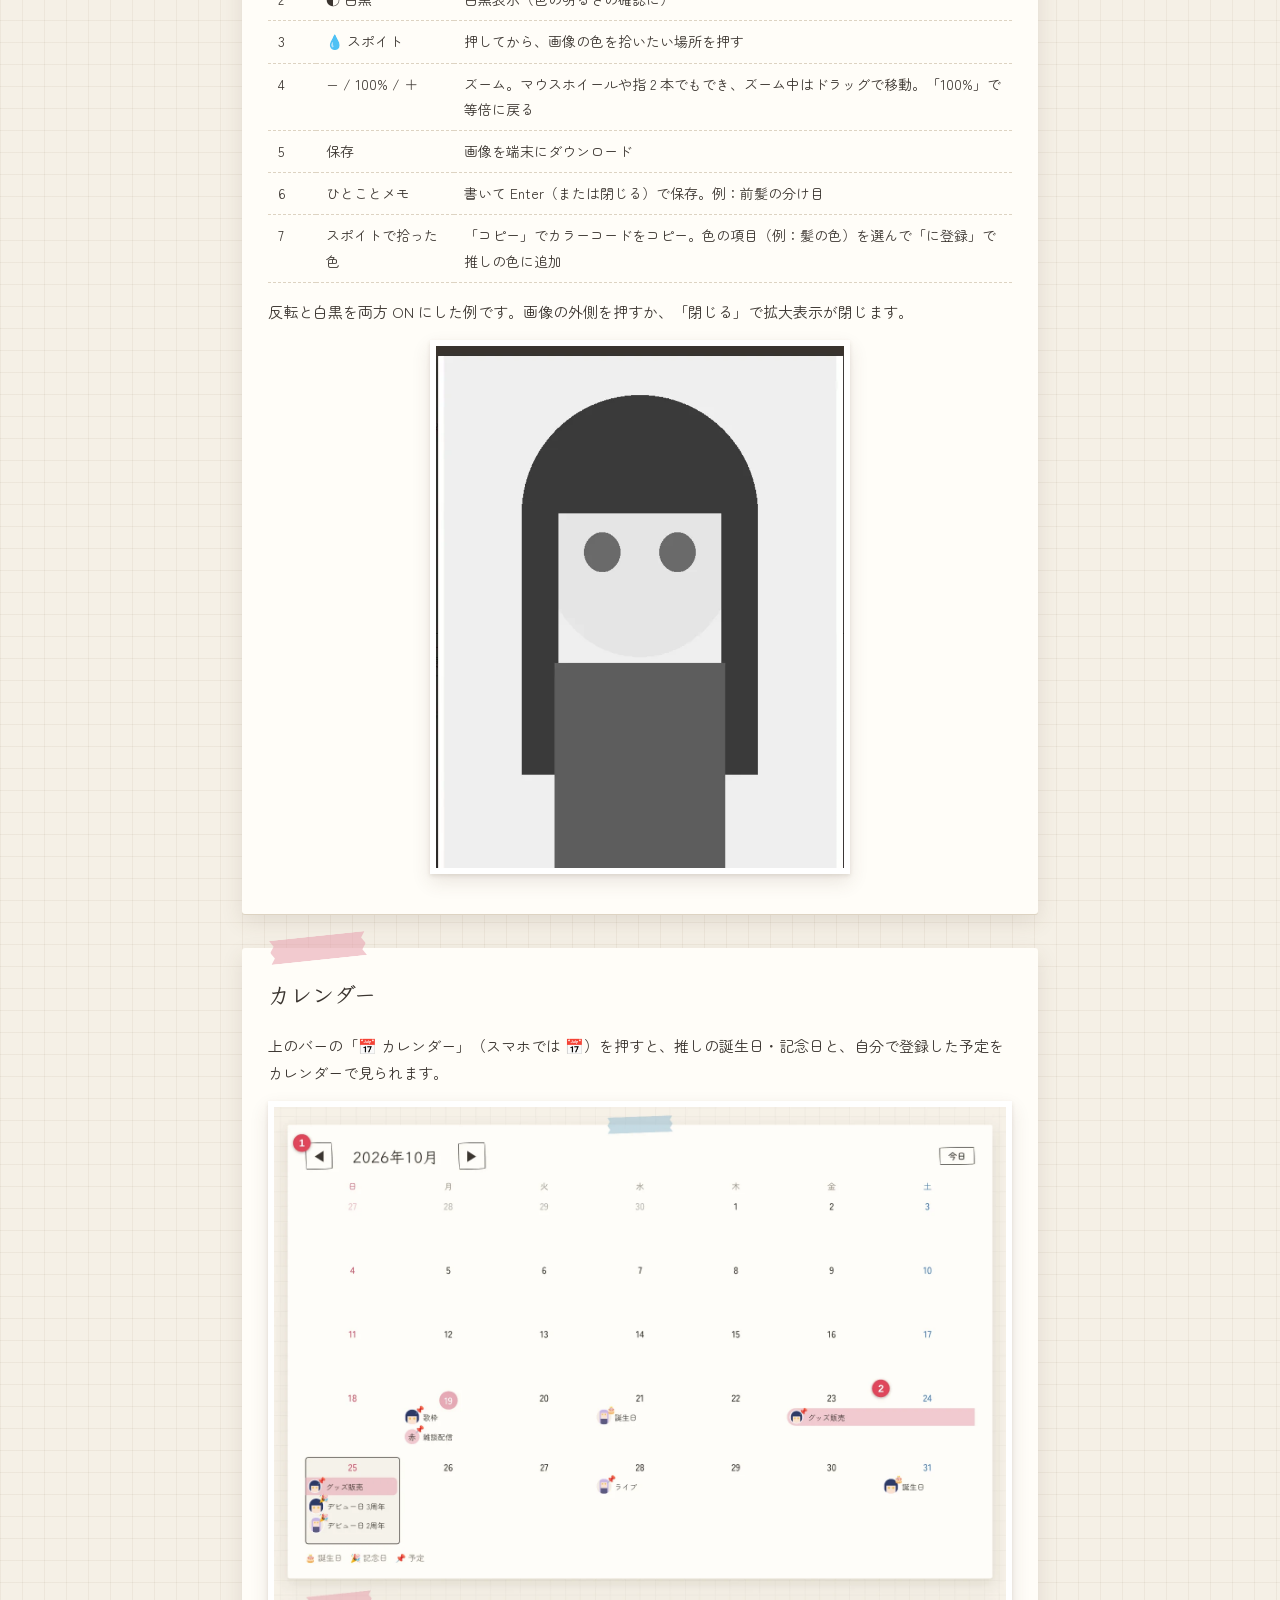
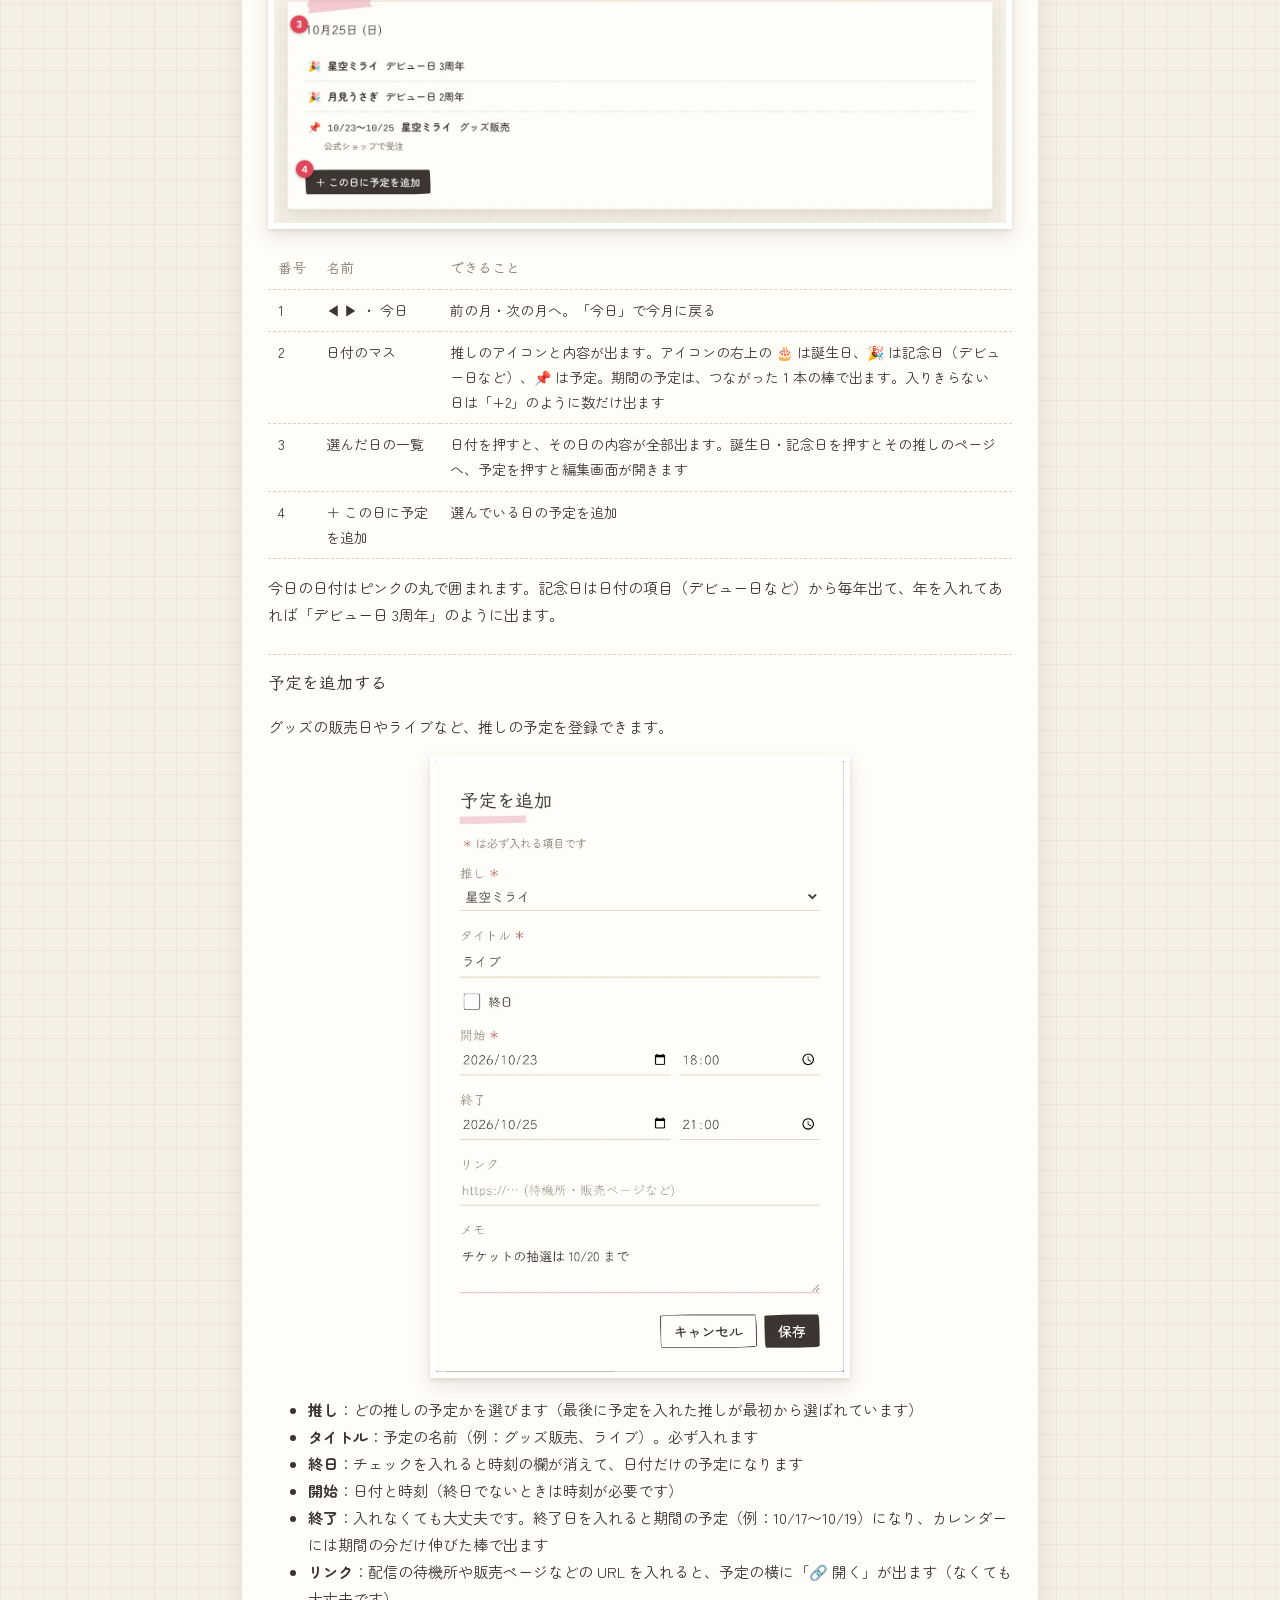
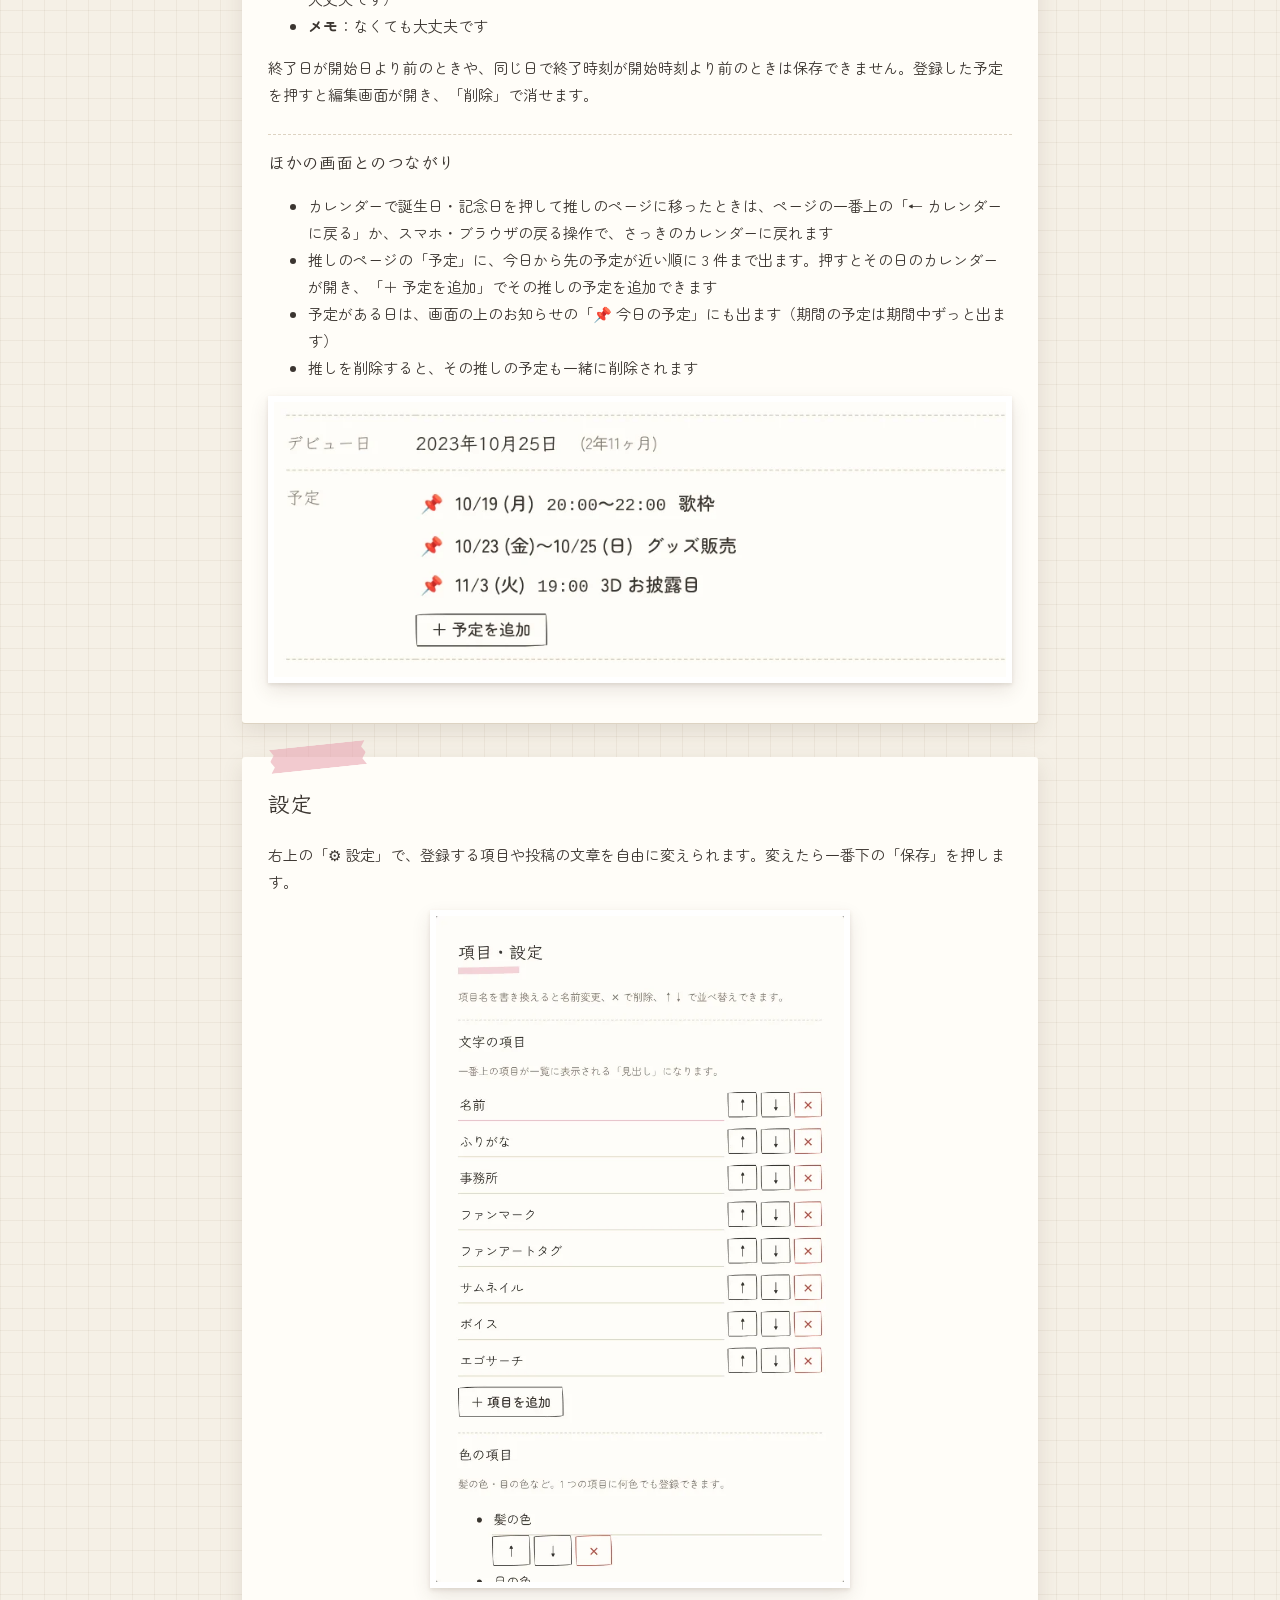
==== commit 96048a4b: "予定の追加画面: 「(なくてもOK)」を消して、必ず入れる項目に ＊ を付ける Co-Authored-By: Claude Opus 5.5 <noreply@anthropic.com> Clau" ====
--- a/manual.html
+++ b/manual.html
@@ -15,7 +15,7 @@
   <script src="theme.js?v=20261019-1"></script>
   <!-- ?v=… は「バージョン番号」。アプリを更新したら数字を変えると、
        スマホなどに残っている古いファイルではなく、新しいファイルが必ず読み込まれる -->
-  <link rel="stylesheet" href="style.css?v=20261020-1">
+  <link rel="stylesheet" href="style.css?v=20261020-2">
   <!-- デザインのファイルが読み込めなくても、画像が画面からはみ出さないようにする最低限の設定 -->
   <style>
     img { max-width: 100%; height: auto; }
@@ -233,7 +233,7 @@
 
       <h3>予定を追加する</h3>
       <p>グッズの販売日やライブなど、推しの予定を登録できます。</p>
-      <figure><img src="manual/event-add.webp?v=20261019" alt="予定を追加する画面" loading="lazy" class="narrow"></figure>
+      <figure><img src="manual/event-add.webp?v=20261020" alt="予定を追加する画面" loading="lazy" class="narrow"></figure>
       <ul>
         <li><b>推し</b>：どの推しの予定かを選びます（最後に予定を入れた推しが最初から選ばれています）</li>
         <li><b>タイトル</b>：予定の名前（例：グッズ販売、ライブ）。必ず入れます</li>
--- a/style.css
+++ b/style.css
@@ -1189,3 +1189,6 @@
 .bday-banner .banner-events li { display: flex; flex-direction: column; align-items: flex-start; }
 .ev-form input[type=url] { width: 100%; padding: 6px 2px; border: none; border-bottom: 1.5px solid var(--line); background: transparent; outline: none; color: var(--ink); }
 .ev-form input[type=url]:focus { border-bottom-color: var(--pink); }
+/* 予定の追加画面: 必ず入れる項目の「＊」 */
+.req { color: var(--danger); margin-left: 2px; }
+.ev-req-hint { margin: -6px 0 12px; }
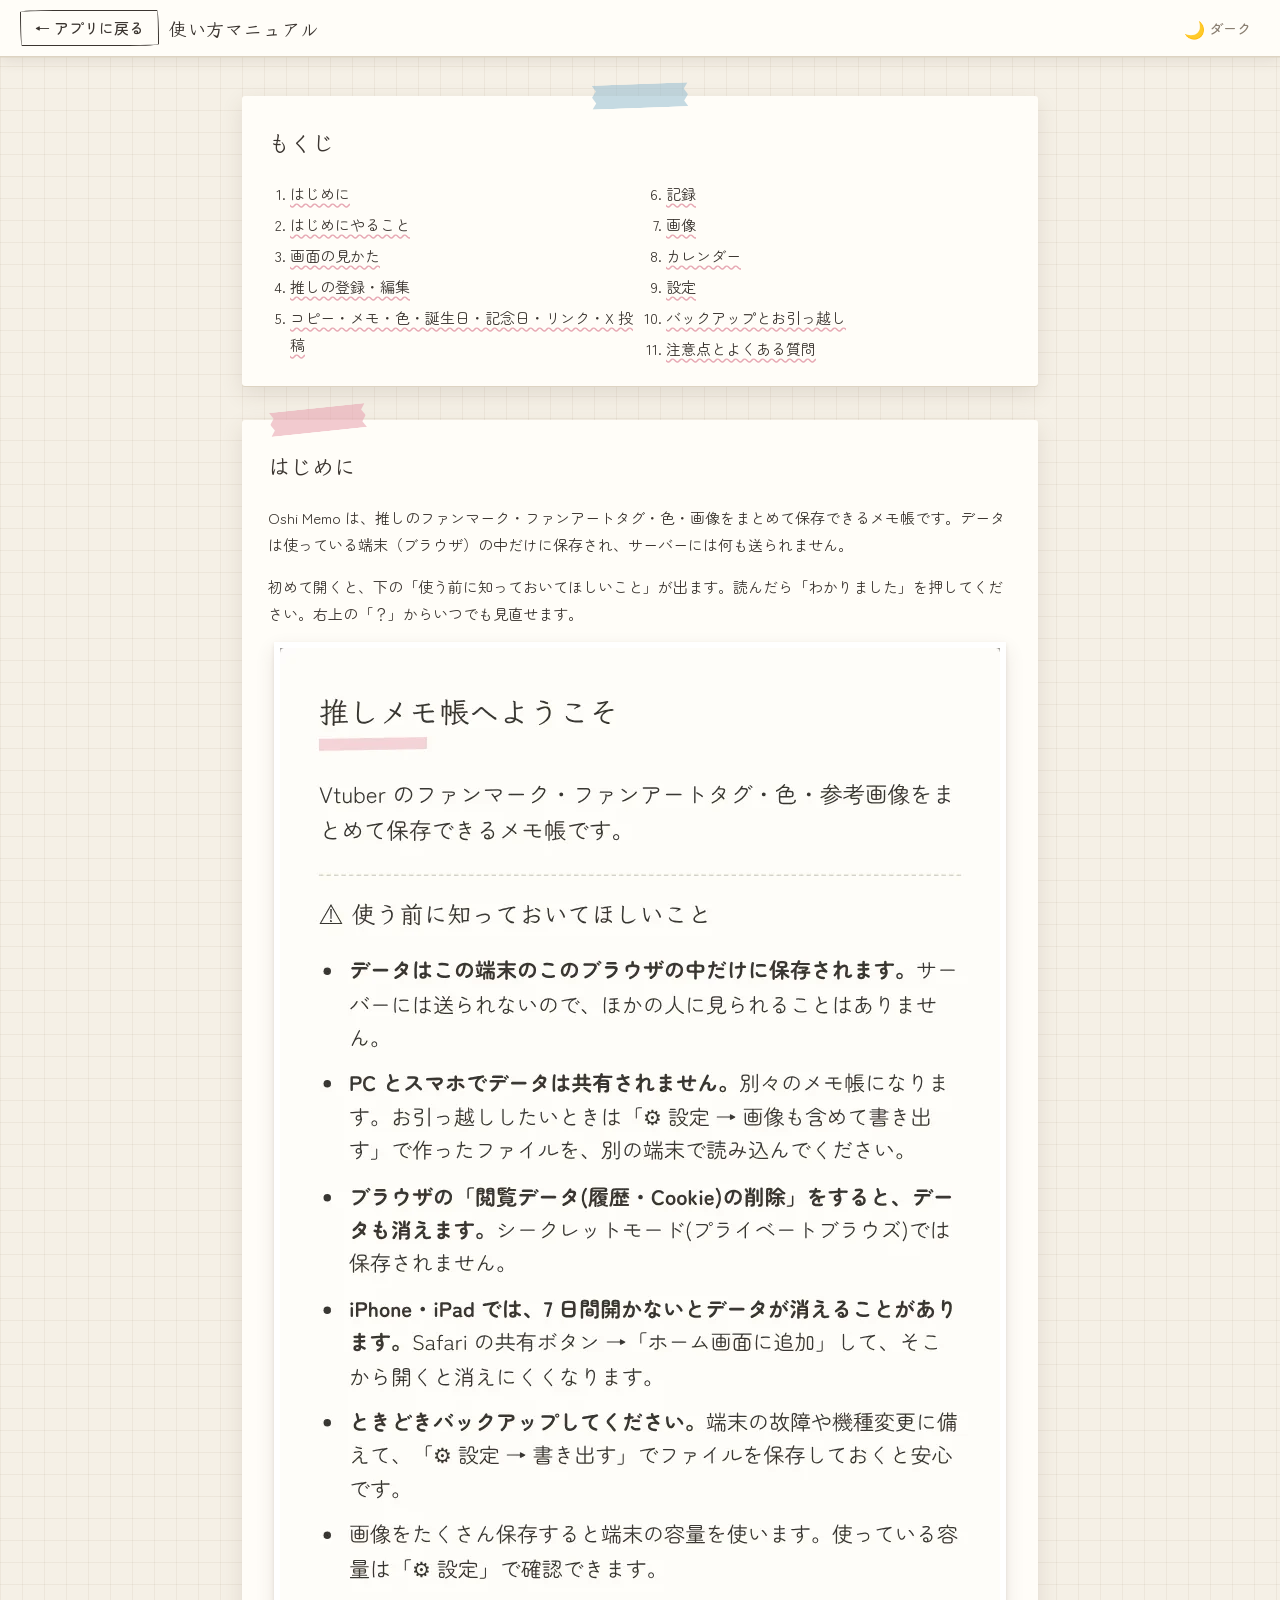
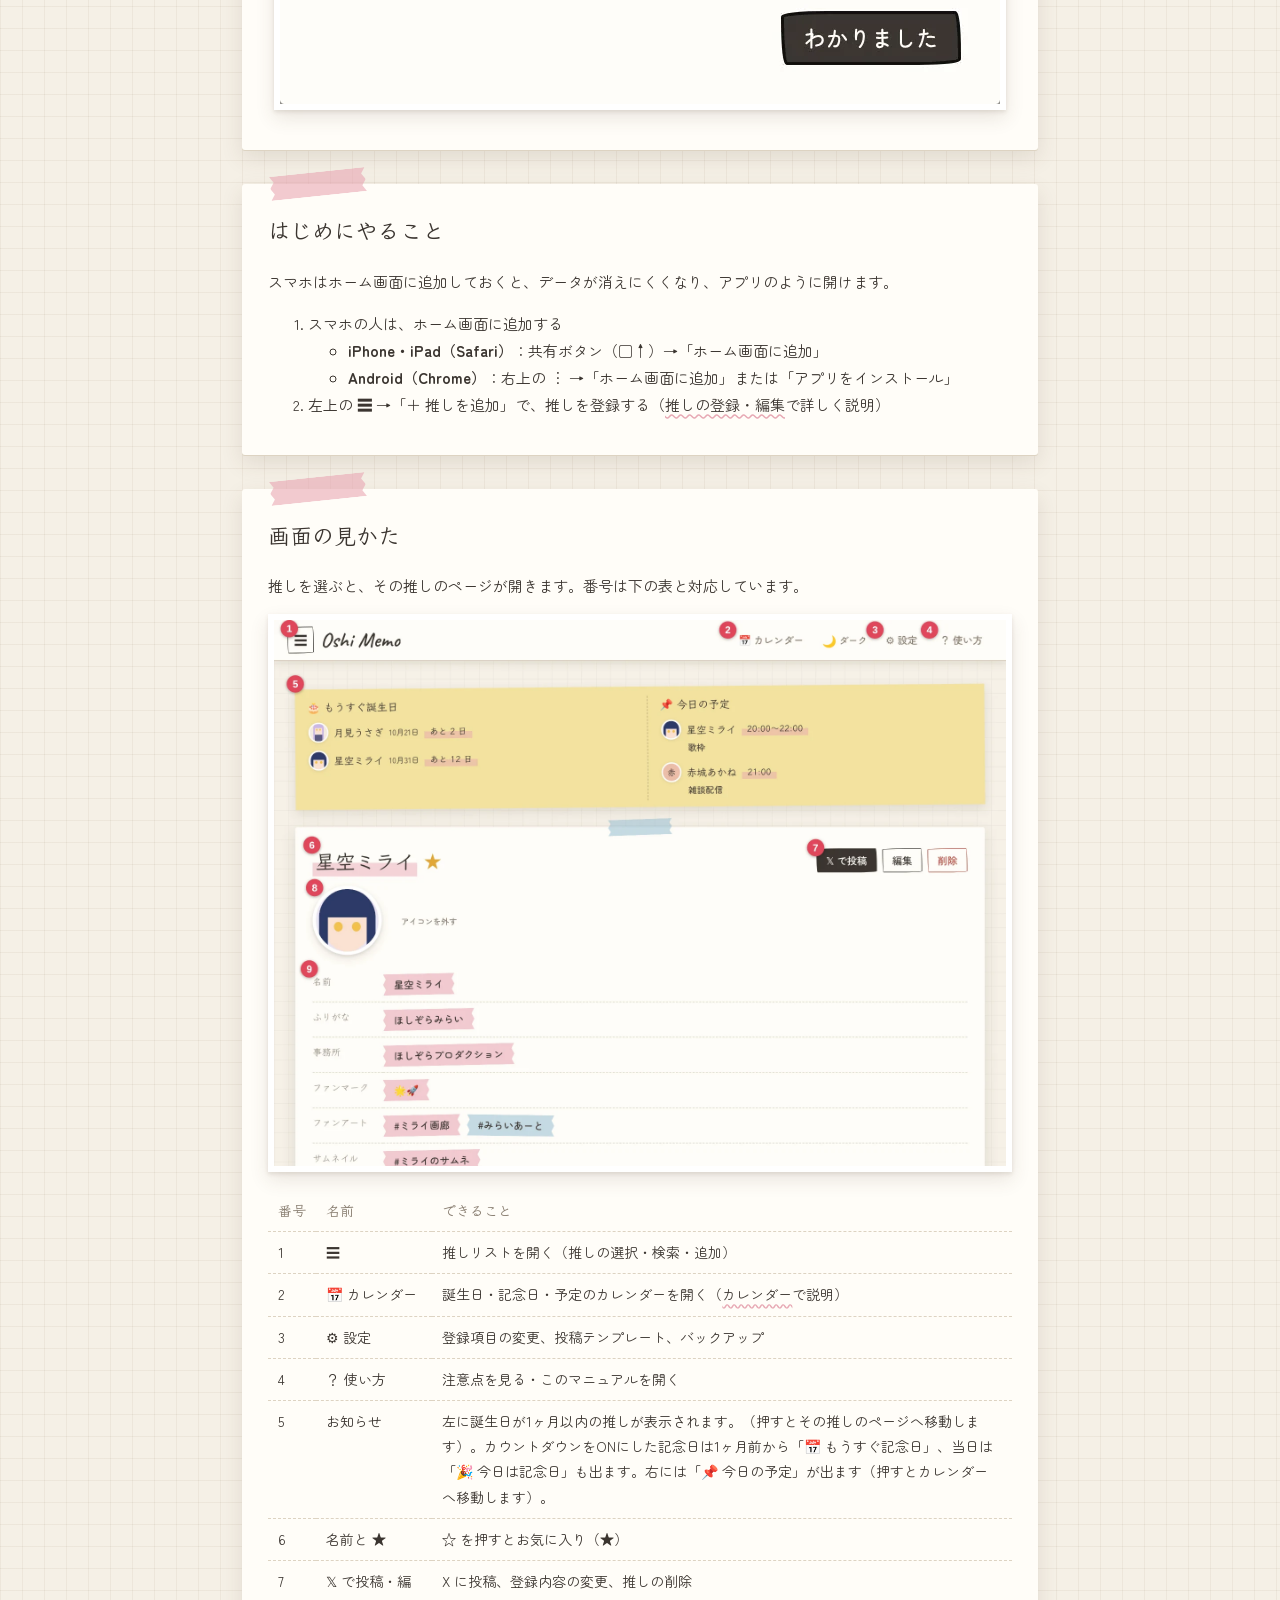
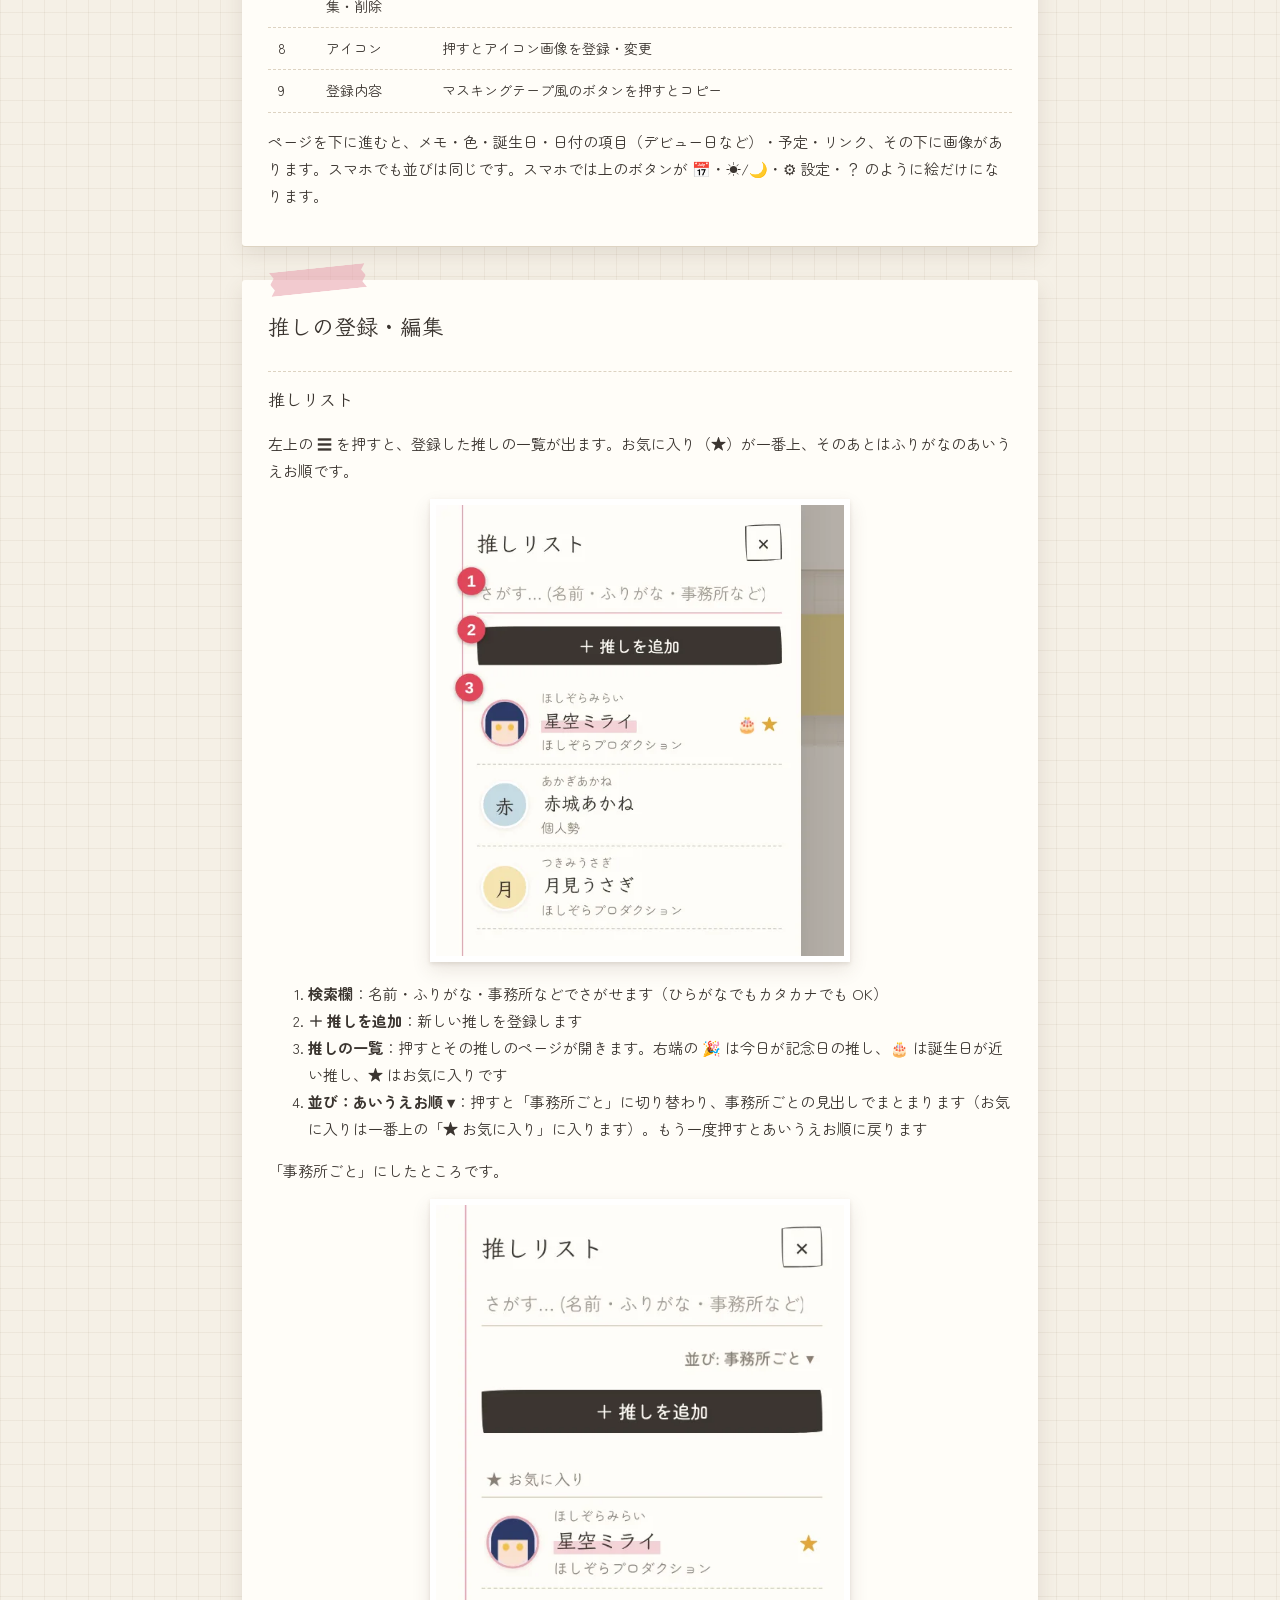
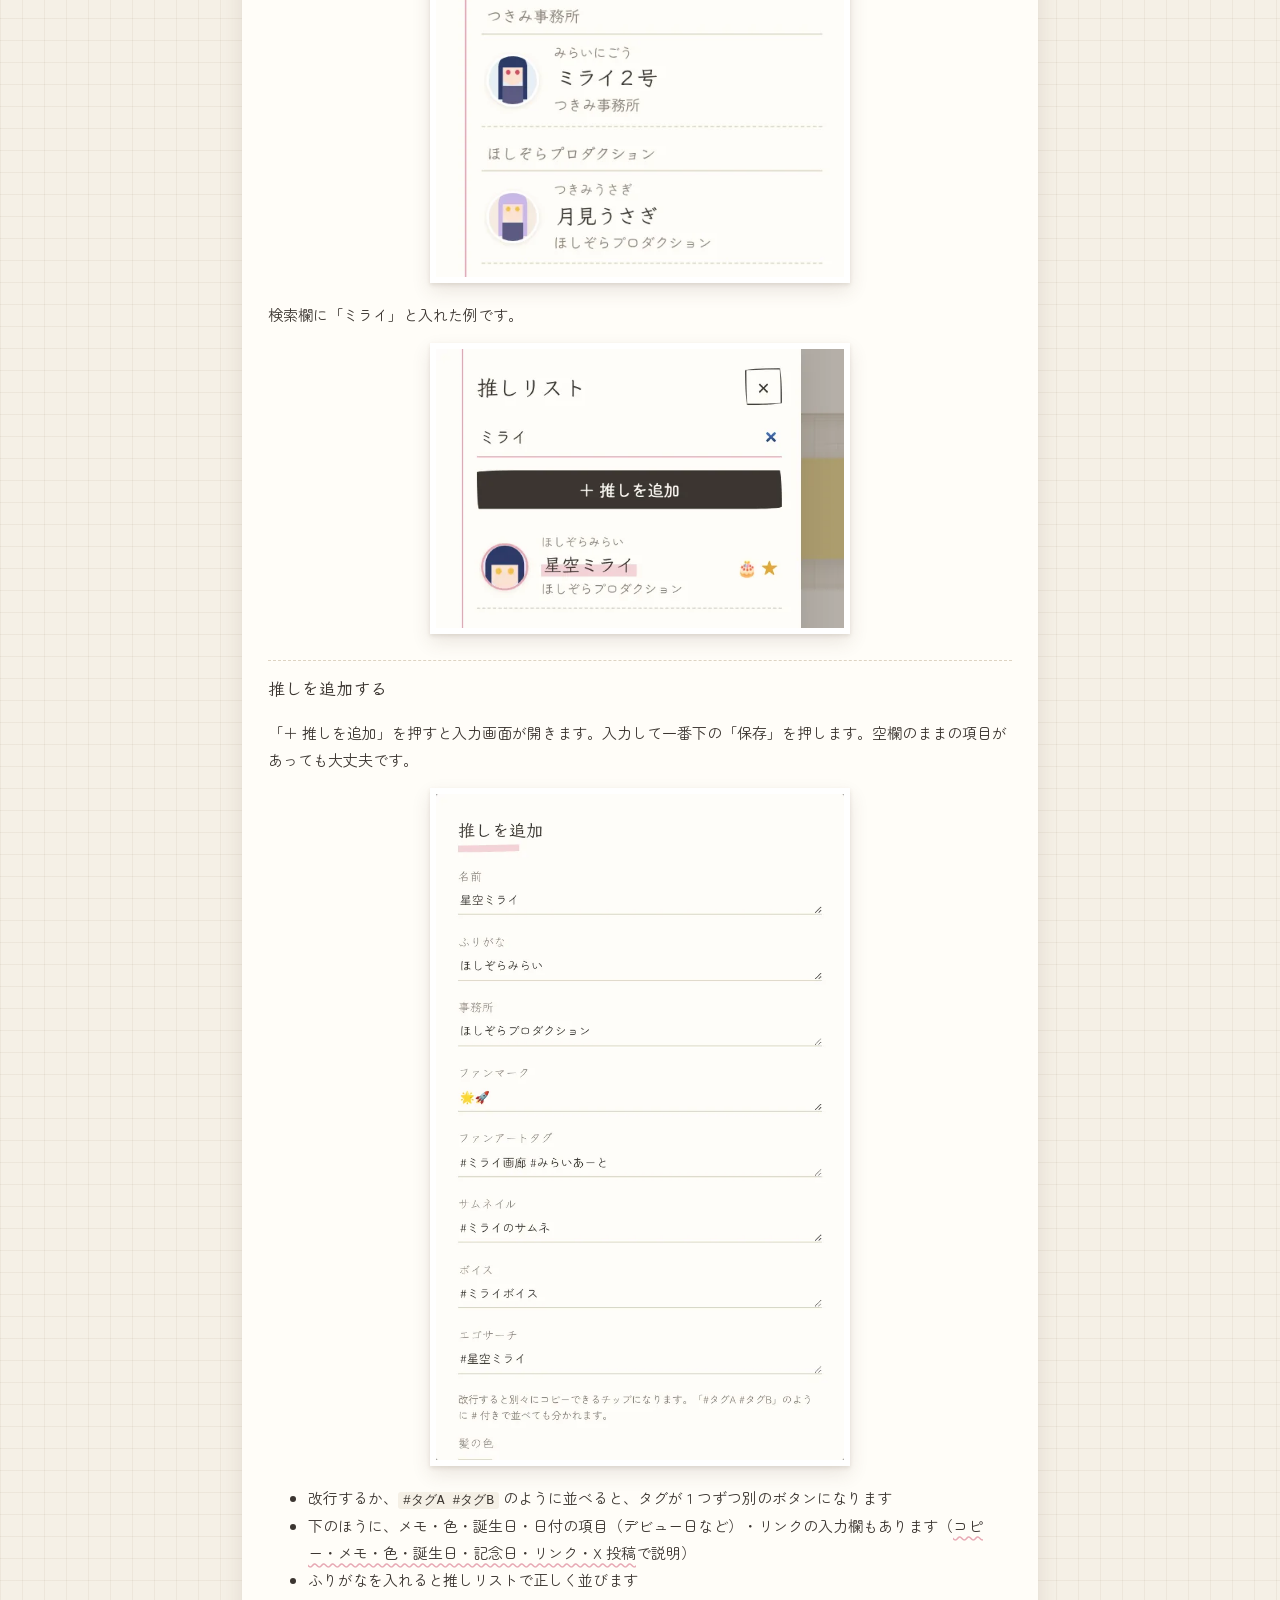
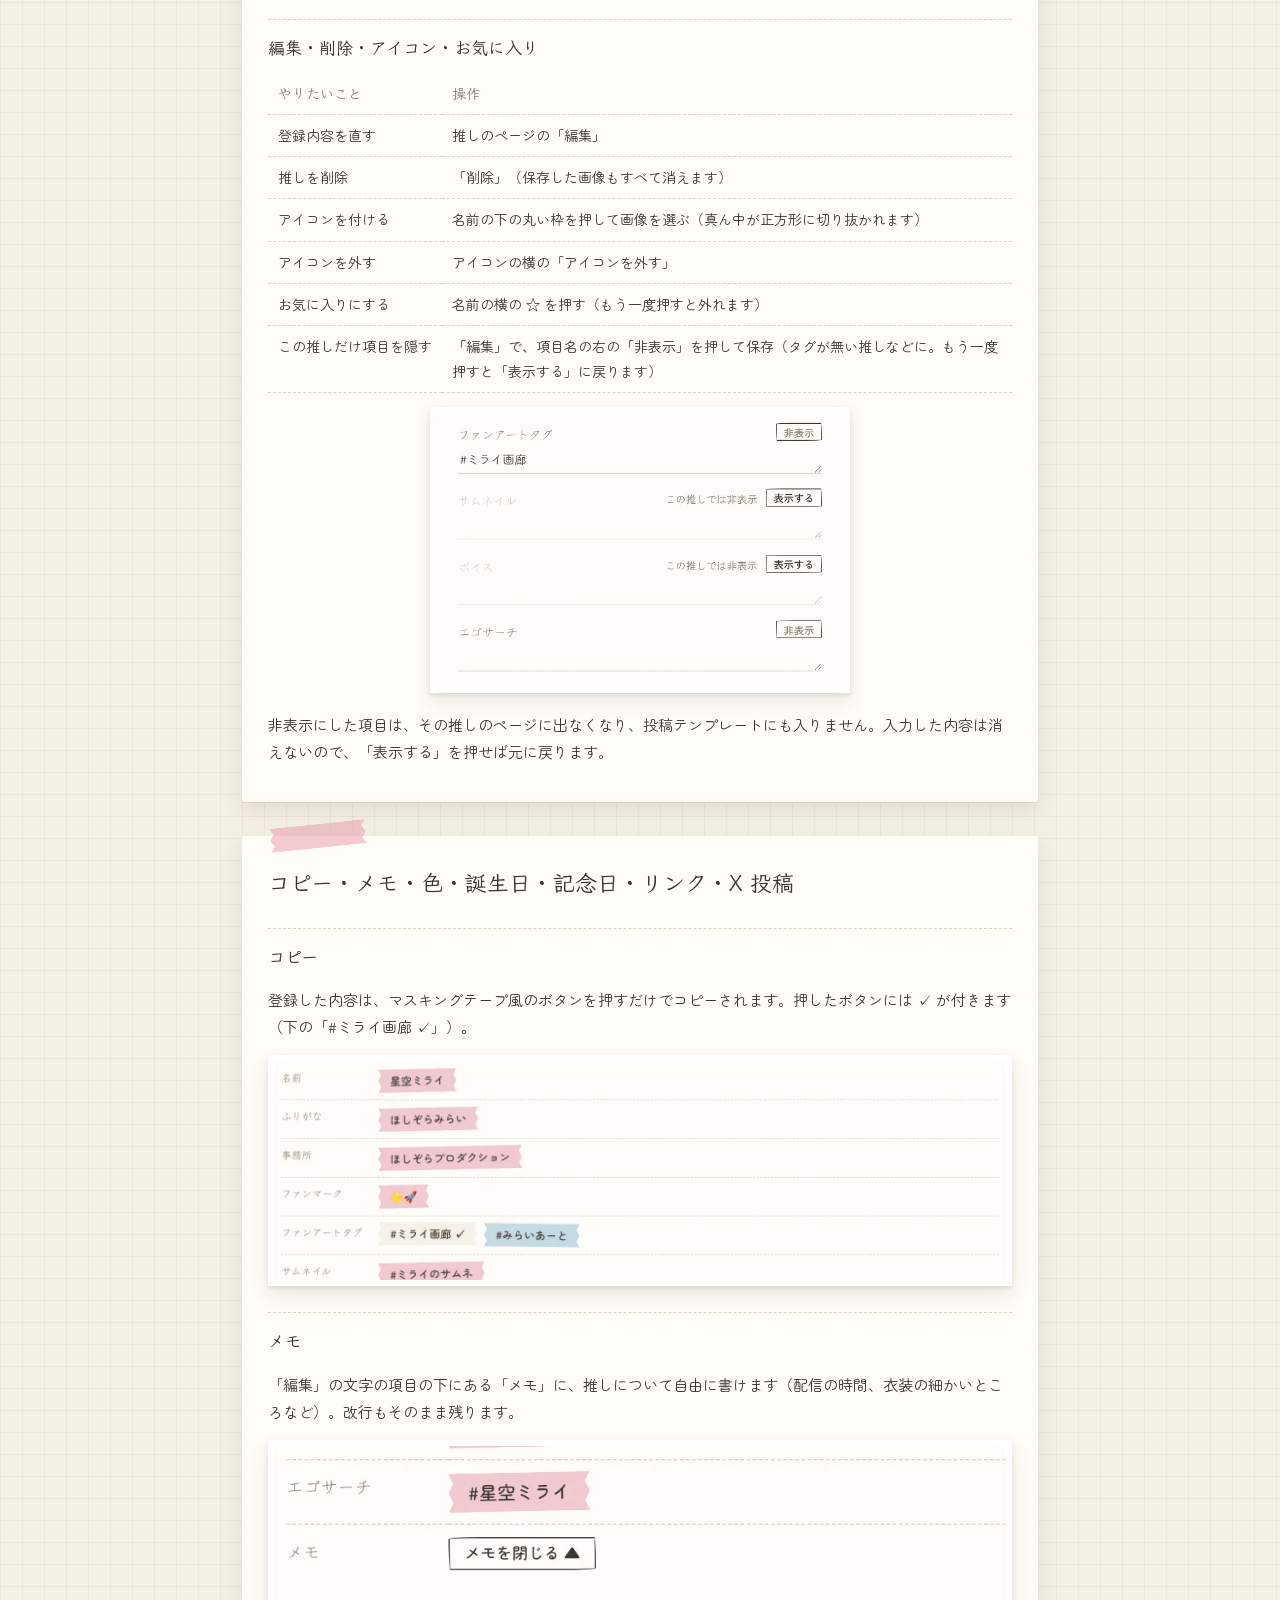
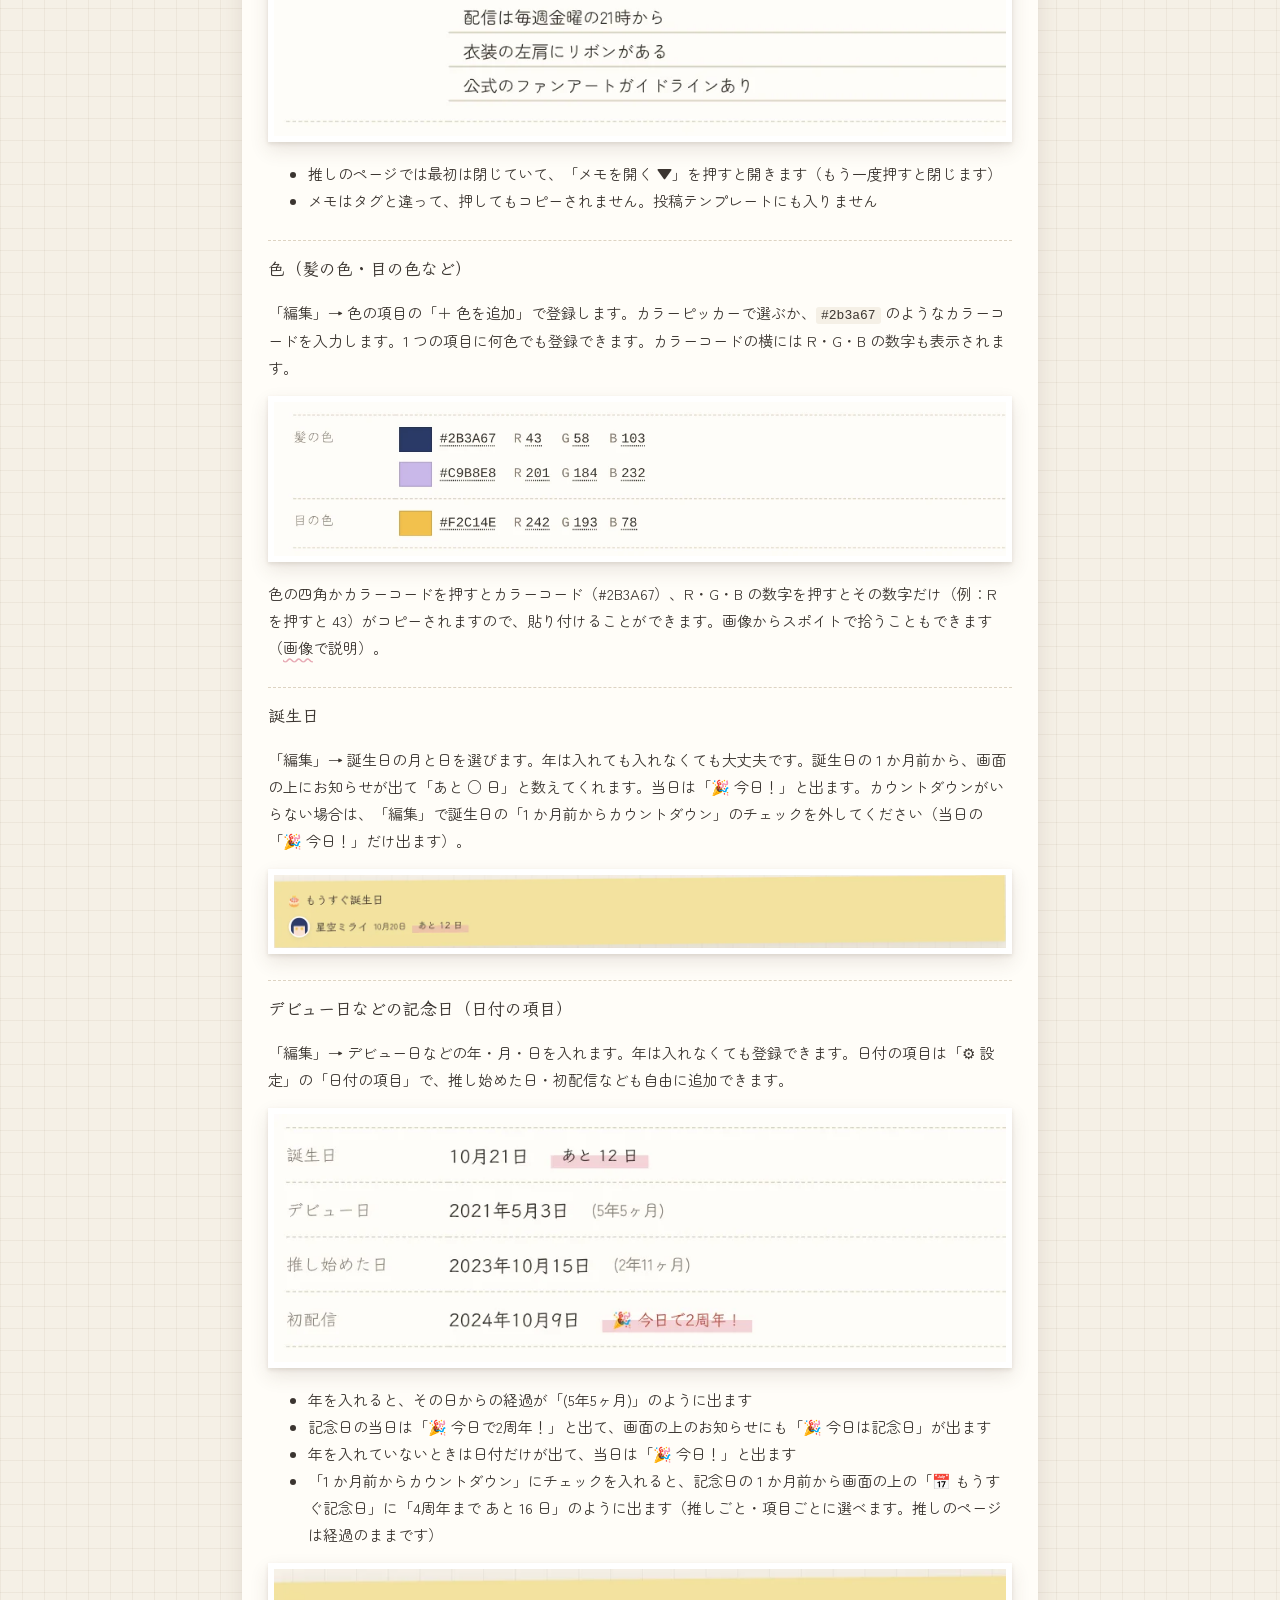
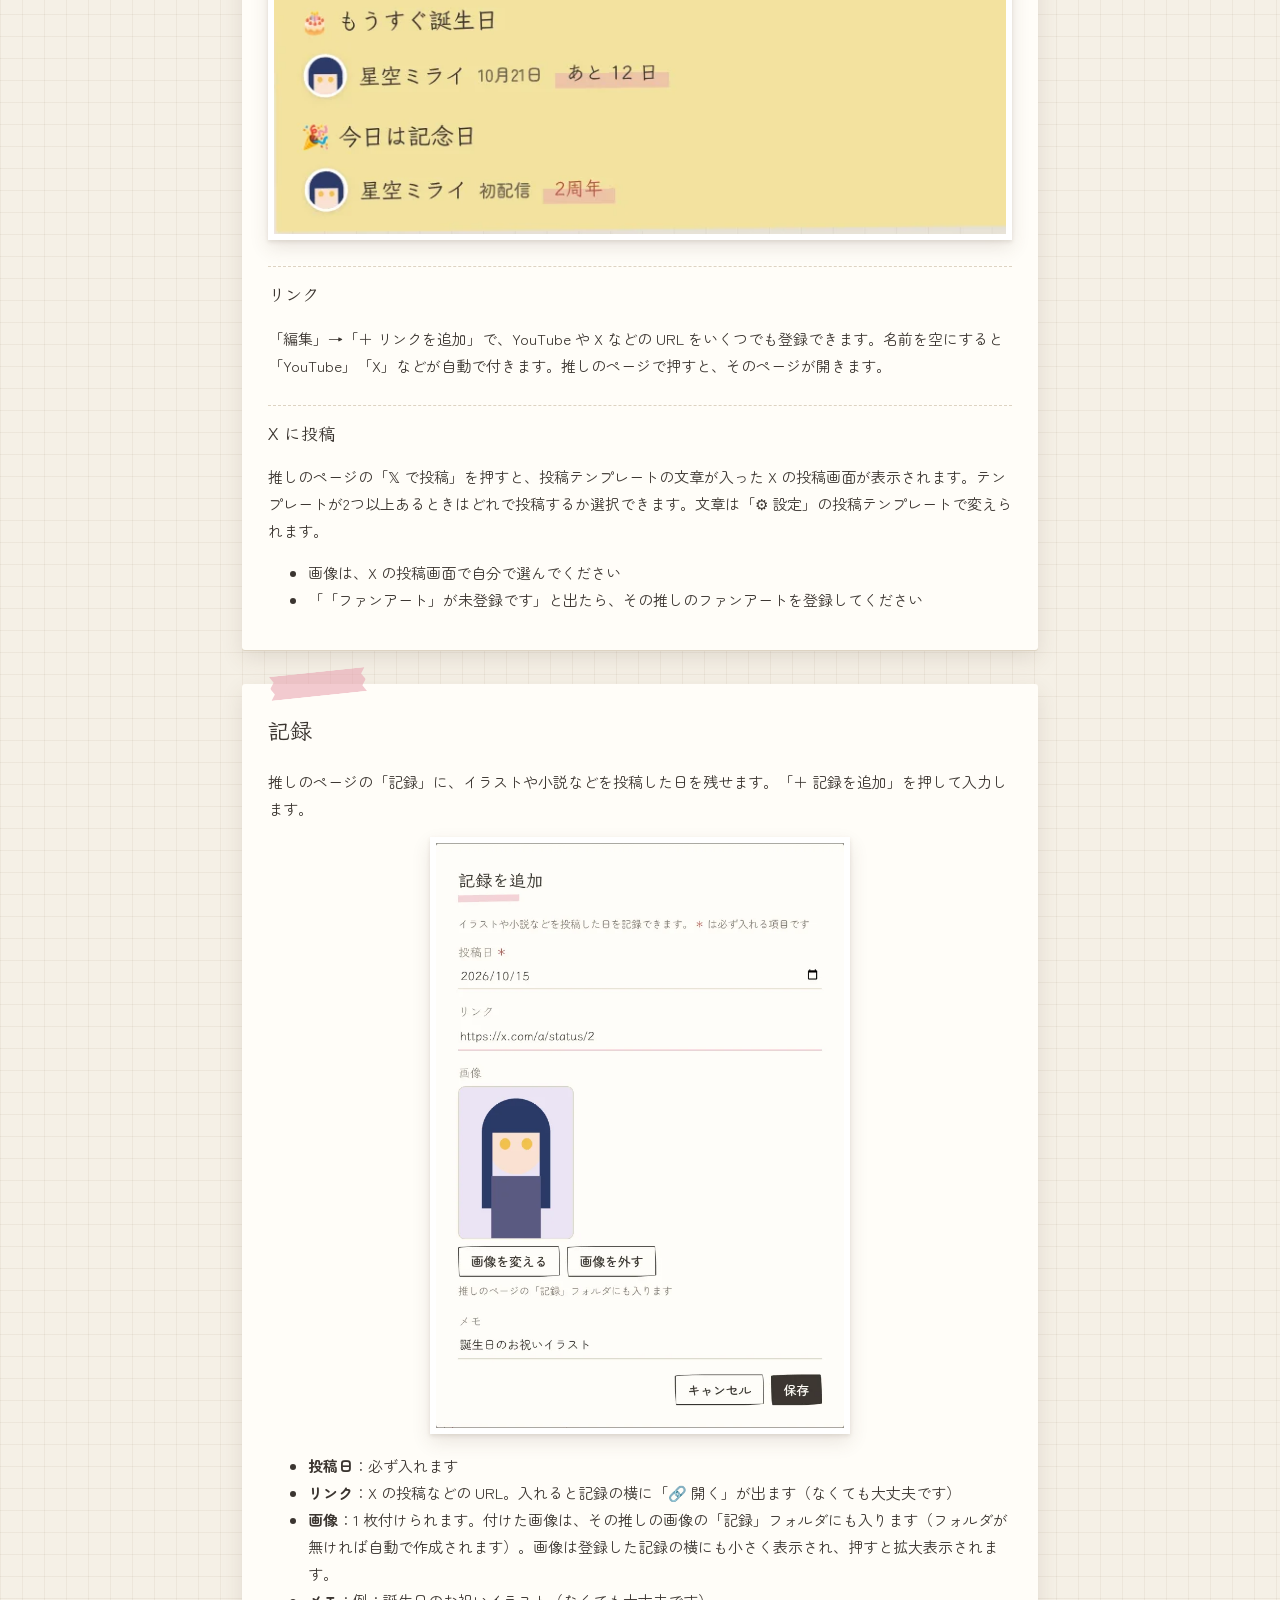
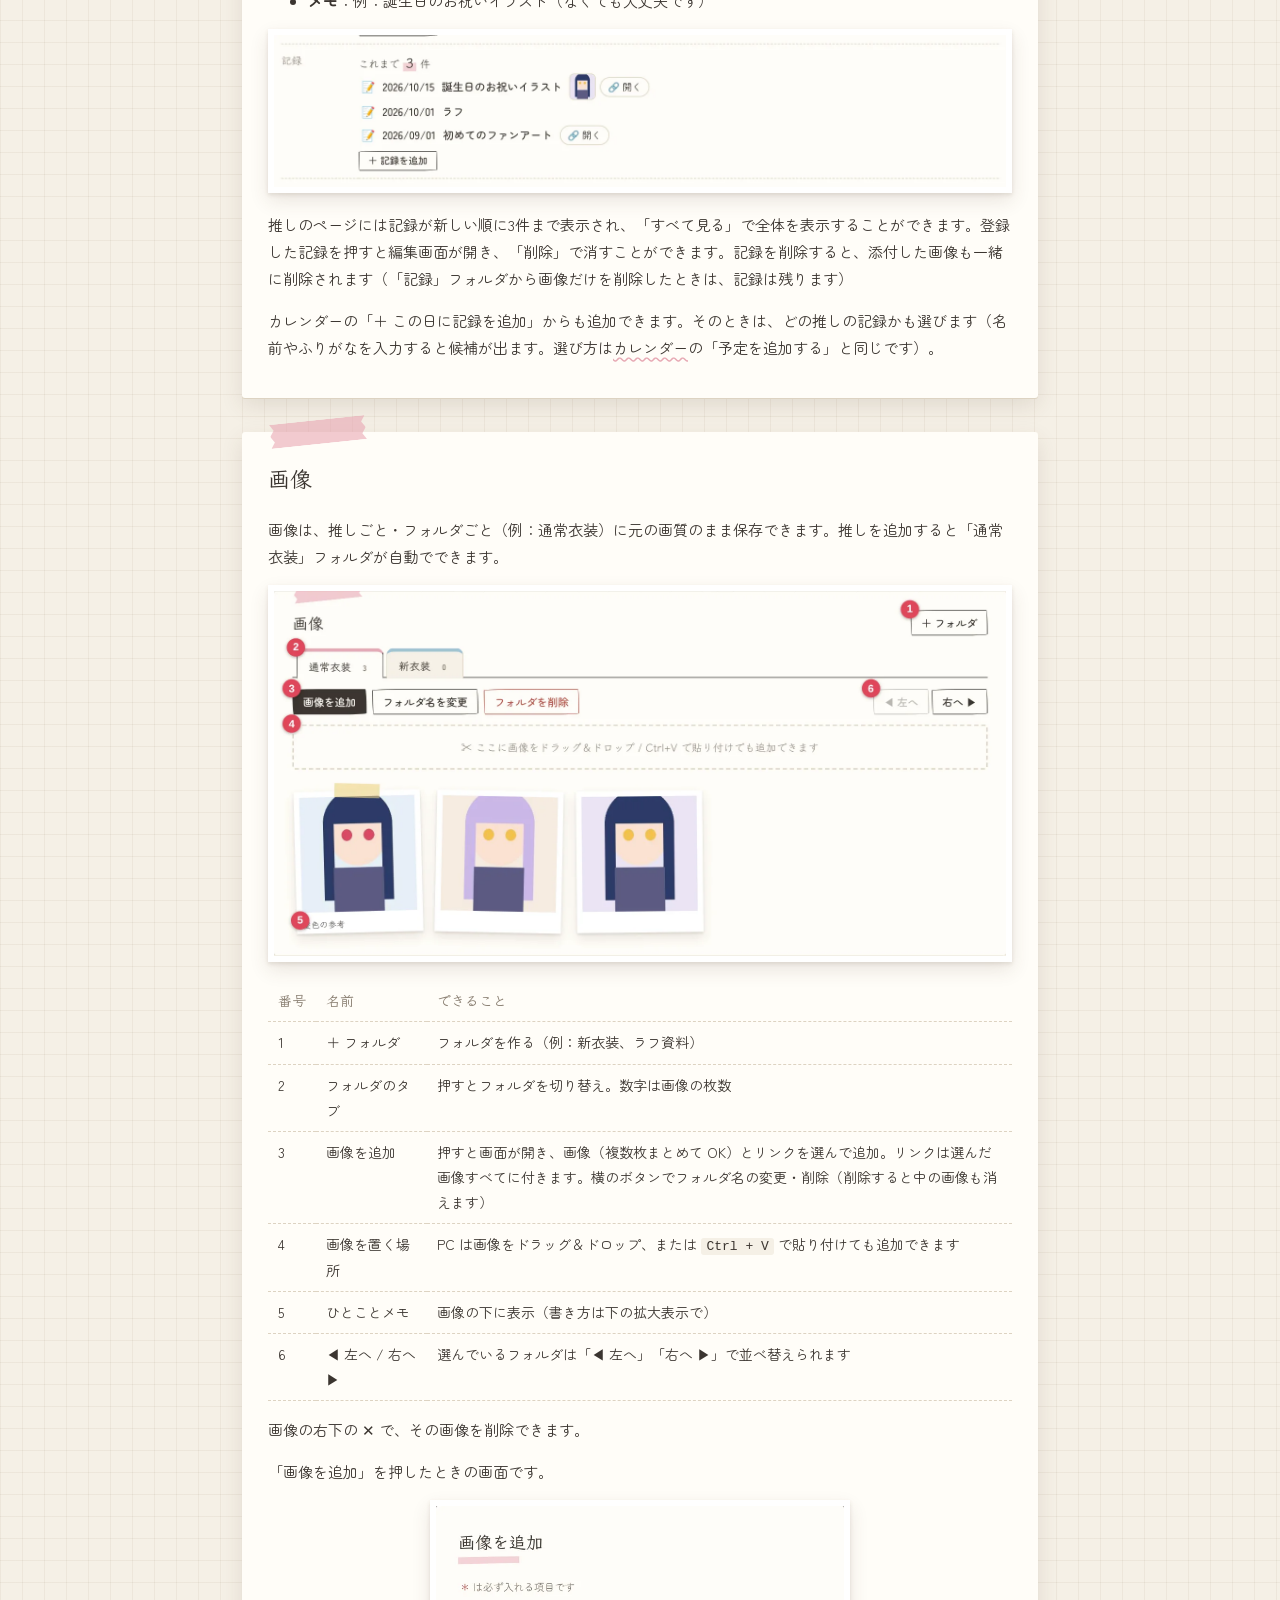
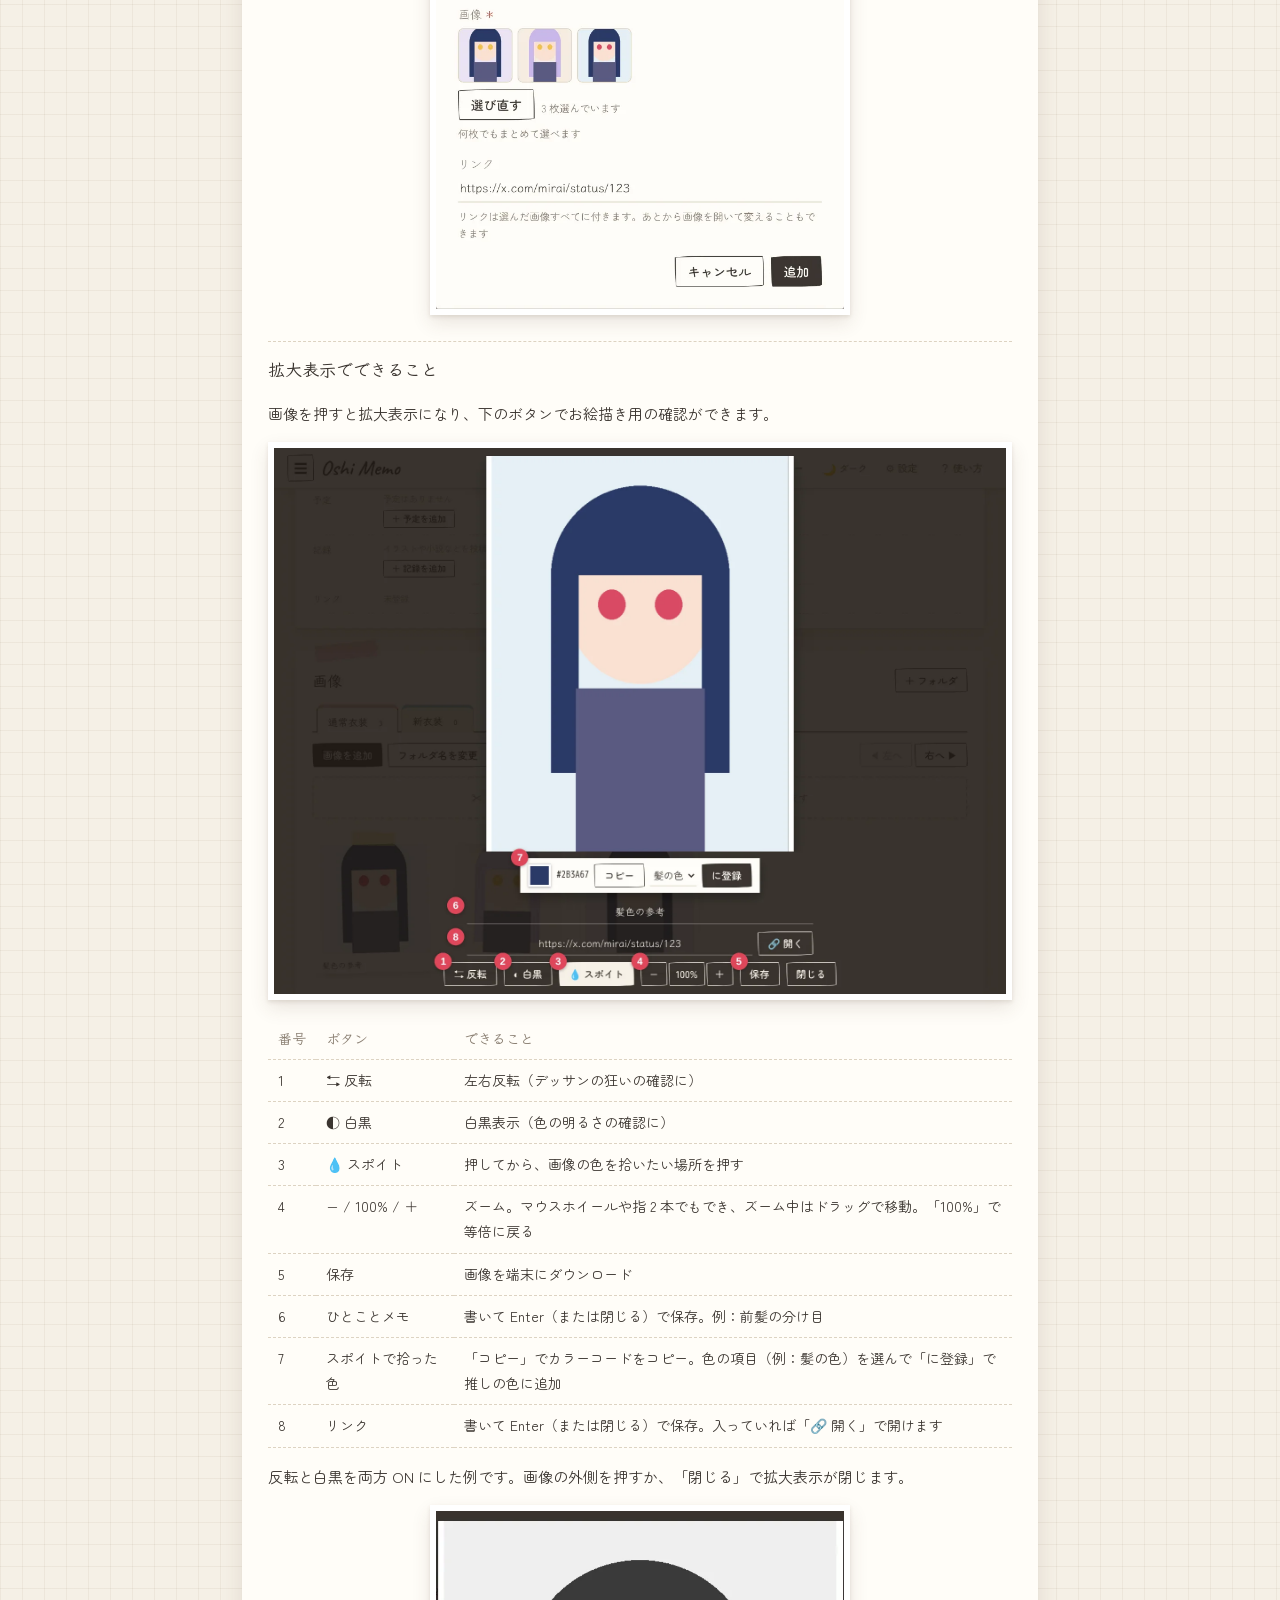
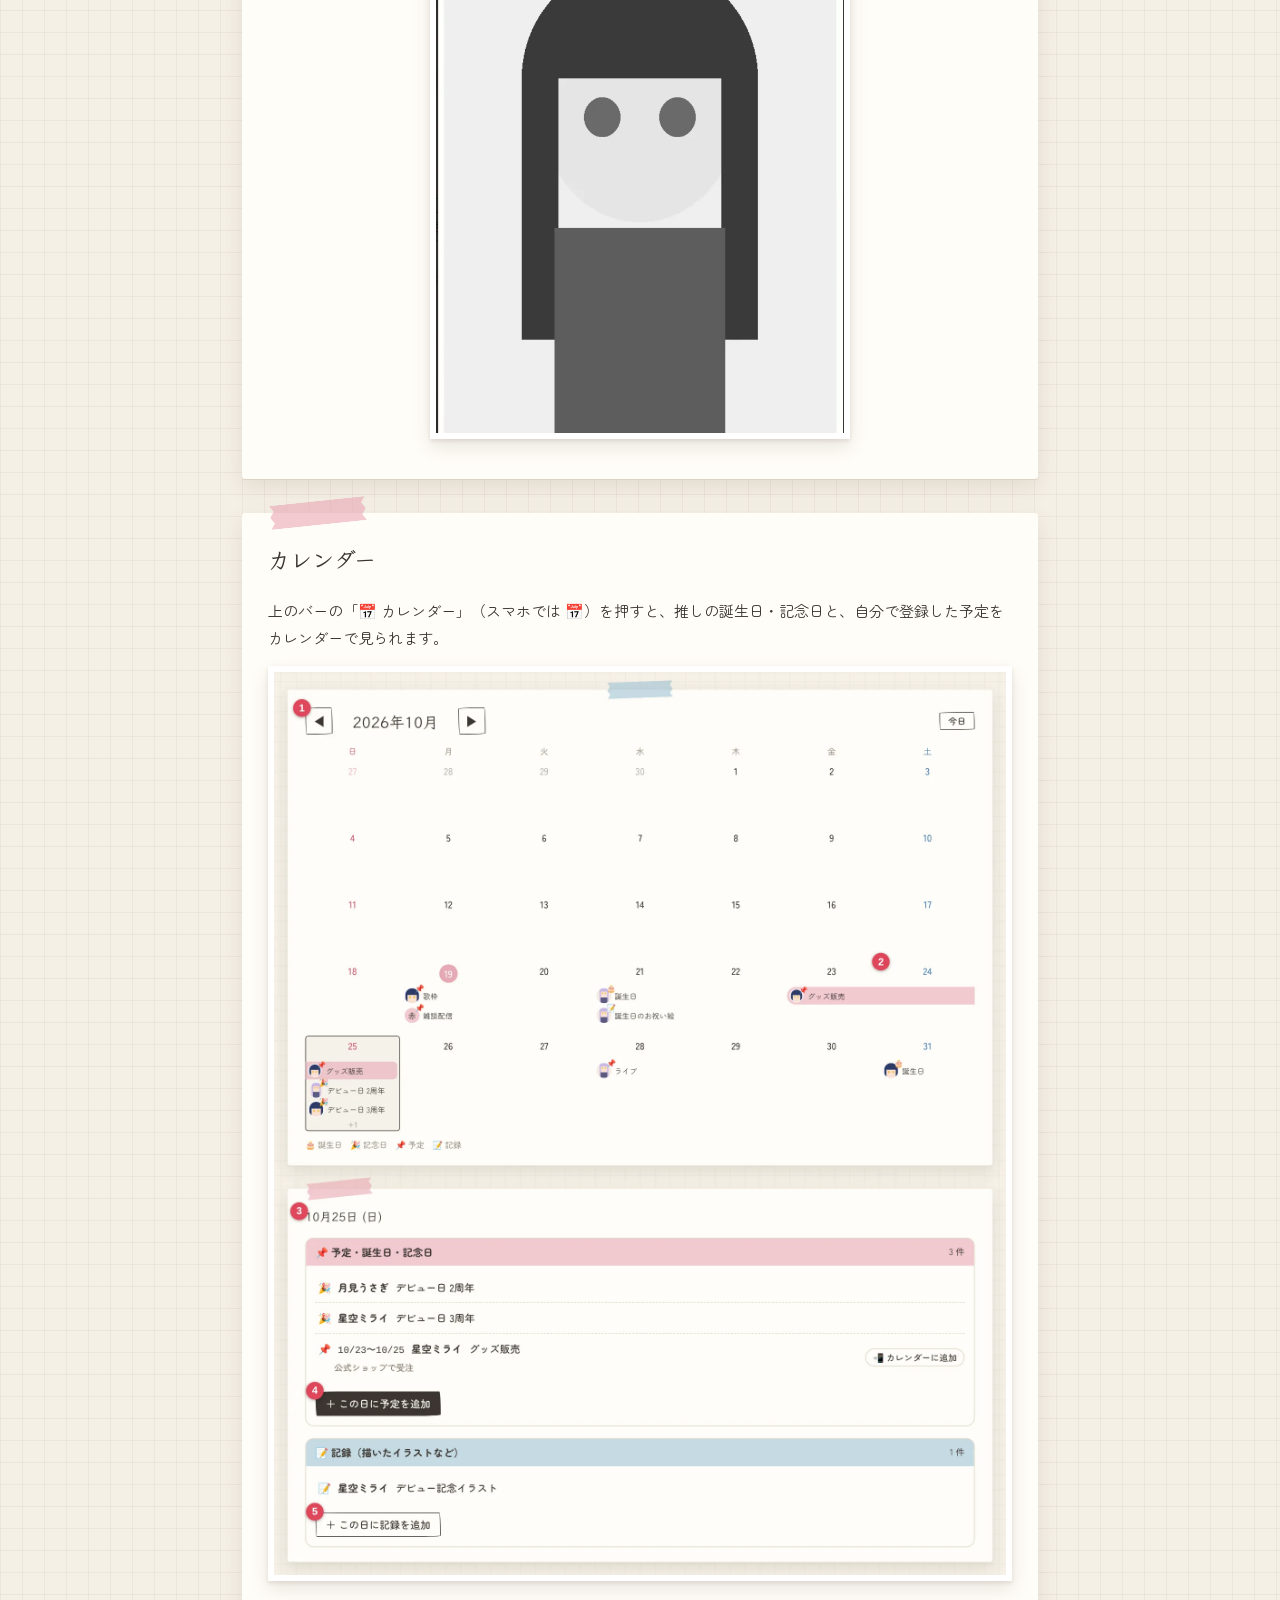
==== commit b3da97bb: "記録機能・画像のリンク・カレンダー追加・事務所ごとの並び・推しの検索を追加 - 推しのページに「記録」(投稿日・リンク・メモ・画像 1 枚) を追加。画像は「記録」フォルダに保存し、記録を消すと画像も" ====
--- a/manual.html
+++ b/manual.html
@@ -15,7 +15,7 @@
   <script src="theme.js?v=20261019-1"></script>
   <!-- ?v=… は「バージョン番号」。アプリを更新したら数字を変えると、
        スマホなどに残っている古いファイルではなく、新しいファイルが必ず読み込まれる -->
-  <link rel="stylesheet" href="style.css?v=20261020-2">
+  <link rel="stylesheet" href="style.css?v=20261021-3">
   <!-- デザインのファイルが読み込めなくても、画像が画面からはみ出さないようにする最低限の設定 -->
   <style>
     img { max-width: 100%; height: auto; }
@@ -40,6 +40,7 @@
         <li><a href="#screen">画面の見かた</a></li>
         <li><a href="#oshi">推しの登録・編集</a></li>
         <li><a href="#copy">コピー・メモ・色・誕生日・記念日・リンク・X 投稿</a></li>
+        <li><a href="#records">記録</a></li>
         <li><a href="#images">画像</a></li>
         <li><a href="#calendar">カレンダー</a></li>
         <li><a href="#settings">設定</a></li>
@@ -51,7 +52,7 @@
     <!-- 1. はじめに -->
     <section class="card" id="start">
       <h2>はじめに</h2>
-      <p>Oshi Memo は、Vtuber のファンマーク・ファンアートタグ・色・画像をまとめて保存できるメモ帳です。データは使っている端末（ブラウザ）の中だけに保存され、サーバーには何も送られません。</p>
+      <p>Oshi Memo は、推しのファンマーク・ファンアートタグ・色・画像をまとめて保存できるメモ帳です。データは使っている端末（ブラウザ）の中だけに保存され、サーバーには何も送られません。</p>
       <p>初めて開くと、下の「使う前に知っておいてほしいこと」が出ます。読んだら「わかりました」を押してください。右上の「？」からいつでも見直せます。</p>
       <figure><img src="manual/help.webp" alt="最初に出る注意点の画面" loading="lazy"></figure>
     </section>
@@ -83,7 +84,7 @@
           <tr><td>2</td><td>📅 カレンダー</td><td>誕生日・記念日・予定のカレンダーを開く（<a href="#calendar">カレンダー</a>で説明）</td></tr>
           <tr><td>3</td><td>⚙ 設定</td><td>登録項目の変更、投稿テンプレート、バックアップ</td></tr>
           <tr><td>4</td><td>？ 使い方</td><td>注意点を見る・このマニュアルを開く</td></tr>
-          <tr><td>5</td><td>お知らせ</td><td>左に誕生日が 1 か月以内の推し（押すとその推しのページへ）。カウントダウンにした記念日は 1 か月前から「📅 もうすぐ記念日」、当日は「🎉 今日は記念日」も出ます。右には「📌 今日の予定」が出ます（押すとカレンダーへ）</td></tr>
+          <tr><td>5</td><td>お知らせ</td><td>左に誕生日が1ヶ月以内の推しが表示されます。（押すとその推しのページへ移動します）。カウントダウンをONにした記念日は1ヶ月前から「📅 もうすぐ記念日」、当日は「🎉 今日は記念日」も出ます。右には「📌 今日の予定」が出ます（押すとカレンダーへ移動します）。</td></tr>
           <tr><td>6</td><td>名前と ★</td><td>☆ を押すとお気に入り（★）</td></tr>
           <tr><td>7</td><td>𝕏 で投稿・編集・削除</td><td>X に投稿、登録内容の変更、推しの削除</td></tr>
           <tr><td>8</td><td>アイコン</td><td>押すとアイコン画像を登録・変更</td></tr>
@@ -102,8 +103,11 @@
       <ol>
         <li><b>検索欄</b>：名前・ふりがな・事務所などでさがせます（ひらがなでもカタカナでも OK）</li>
         <li><b>＋ 推しを追加</b>：新しい推しを登録します</li>
-        <li><b>推しの一覧</b>：押すとその推しのページが開きます。右端の 📅 は記念日のカウントダウン中の推し、🎉 は今日が記念日の推し、🎂 は誕生日が近い推し、★ はお気に入りです</li>
-      </ol>
+        <li><b>推しの一覧</b>：押すとその推しのページが開きます。右端の 🎉 は今日が記念日の推し、🎂 は誕生日が近い推し、★ はお気に入りです</li>
+        <li><b>並び：あいうえお順 ▾</b>：押すと「事務所ごと」に切り替わり、事務所ごとの見出しでまとまります（お気に入りは一番上の「★ お気に入り」に入ります）。もう一度押すとあいうえお順に戻ります</li>
+      </ol>
+      <p>「事務所ごと」にしたところです。</p>
+      <figure><img src="manual/list-group.webp?v=20261021" alt="推しリストを事務所ごとにしたところ" loading="lazy" class="narrow"></figure>
       <p>検索欄に「ミライ」と入れた例です。</p>
       <figure><img src="manual/search.webp" alt="検索したところ" loading="lazy" class="narrow"></figure>
 
@@ -113,7 +117,7 @@
       <ul>
         <li>改行するか、<code>#タグA #タグB</code> のように並べると、タグが 1 つずつ別のボタンになります</li>
         <li>下のほうに、メモ・色・誕生日・日付の項目（デビュー日など）・リンクの入力欄もあります（<a href="#copy">コピー・メモ・色・誕生日・記念日・リンク・X 投稿</a>で説明）</li>
-        <li>漢字の名前の推しは、ふりがなを入れると推しリストで正しく並びます</li>
+        <li>ふりがなを入れると推しリストで正しく並びます</li>
       </ul>
 
       <h3>編集・削除・アイコン・お気に入り</h3>
@@ -153,7 +157,7 @@
       <p>色の四角かカラーコードを押すとカラーコード（#2B3A67）、R・G・B の数字を押すとその数字だけ（例：R を押すと 43）がコピーされますので、貼り付けることができます。画像からスポイトで拾うこともできます（<a href="#images">画像</a>で説明）。</p>
 
       <h3>誕生日</h3>
-      <p>「編集」→ 誕生日の月と日を選びます。年は入れても入れなくても大丈夫です。誕生日の 1 か月前から、画面の上にお知らせが出て「あと ○ 日」と数えてくれます。当日は「🎉 今日！」と出ます。カウントダウンがいらない推しは、「編集」で誕生日の「1 か月前からカウントダウン」のチェックを外してください（当日の「🎉 今日！」だけ出ます）。</p>
+      <p>「編集」→ 誕生日の月と日を選びます。年は入れても入れなくても大丈夫です。誕生日の 1 か月前から、画面の上にお知らせが出て「あと ○ 日」と数えてくれます。当日は「🎉 今日！」と出ます。カウントダウンがいらない場合は、「編集」で誕生日の「1 か月前からカウントダウン」のチェックを外してください（当日の「🎉 今日！」だけ出ます）。</p>
       <figure><img src="manual/birthday.webp" alt="もうすぐ誕生日のお知らせ" loading="lazy"></figure>
 
       <h3>デビュー日などの記念日（日付の項目）</h3>
@@ -178,27 +182,45 @@
       </ul>
     </section>
 
+    <!-- 記録 -->
+    <section class="card" id="records">
+      <h2>記録</h2>
+      <p>推しのページの「記録」に、イラストや小説などを投稿した日を残せます。「＋ 記録を追加」を押して入力します。</p>
+      <figure><img src="manual/record-add.webp?v=20261021" alt="記録を追加する画面" loading="lazy" class="narrow"></figure>
+      <ul>
+        <li><b>投稿日</b>：必ず入れます</li>
+        <li><b>リンク</b>：X の投稿などの URL。入れると記録の横に「🔗 開く」が出ます（なくても大丈夫です）</li>
+        <li><b>画像</b>：1 枚付けられます。付けた画像は、その推しの画像の「記録」フォルダにも入ります（フォルダが無ければ自動で作成されます）。画像は登録した記録の横にも小さく表示され、押すと拡大表示されます。</li>
+        <li><b>メモ</b>：例：誕生日のお祝いイラスト（なくても大丈夫です）</li>
+      </ul>
+      <figure><img src="manual/oshi-records.webp?v=20261021" alt="推しのページの記録" loading="lazy"></figure>
+      <p>推しのページには記録が新しい順に3件まで表示され、「すべて見る」で全体を表示することができます。登録した記録を押すと編集画面が開き、「削除」で消すことができます。記録を削除すると、添付した画像も一緒に削除されます（「記録」フォルダから画像だけを削除したときは、記録は残ります）</p>
+      <p>カレンダーの「＋ この日に記録を追加」からも追加できます。そのときは、どの推しの記録かも選びます（名前やふりがなを入力すると候補が出ます。選び方は<a href="#calendar">カレンダー</a>の「予定を追加する」と同じです）。</p>
+    </section>
+
     <!-- 6. 画像 -->
     <section class="card" id="images">
       <h2>画像</h2>
       <p>画像は、推しごと・フォルダごと（例：通常衣装）に元の画質のまま保存できます。推しを追加すると「通常衣装」フォルダが自動でできます。</p>
-      <figure><img src="manual/images.webp" alt="画像の画面（番号付き）" loading="lazy"></figure>
+      <figure><img src="manual/images.webp?v=20261021" alt="画像の画面（番号付き）" loading="lazy"></figure>
       <div class="table-wrap">
         <table>
           <tr><th>番号</th><th>名前</th><th>できること</th></tr>
           <tr><td>1</td><td>＋ フォルダ</td><td>フォルダを作る（例：新衣装、ラフ資料）</td></tr>
           <tr><td>2</td><td>フォルダのタブ</td><td>押すとフォルダを切り替え。数字は画像の枚数</td></tr>
-          <tr><td>3</td><td>画像を追加</td><td>画像を選んで保存（複数枚まとめて OK）。横のボタンでフォルダ名の変更・削除（削除すると中の画像も消えます）</td></tr>
+          <tr><td>3</td><td>画像を追加</td><td>押すと画面が開き、画像（複数枚まとめて OK）とリンクを選んで追加。リンクは選んだ画像すべてに付きます。横のボタンでフォルダ名の変更・削除（削除すると中の画像も消えます）</td></tr>
           <tr><td>4</td><td>画像を置く場所</td><td>PC は画像をドラッグ＆ドロップ、または <code>Ctrl + V</code> で貼り付けても追加できます</td></tr>
           <tr><td>5</td><td>ひとことメモ</td><td>画像の下に表示（書き方は下の拡大表示で）</td></tr>
           <tr><td>6</td><td>◀ 左へ / 右へ ▶</td><td>選んでいるフォルダは「◀ 左へ」「右へ ▶」で並べ替えられます</td></tr>
         </table>
       </div>
       <p>画像の右下の ✕ で、その画像を削除できます。</p>
+      <p>「画像を追加」を押したときの画面です。</p>
+      <figure><img src="manual/upload.webp?v=20261021" alt="画像を追加する画面" loading="lazy" class="narrow"></figure>
 
       <h3>拡大表示でできること</h3>
       <p>画像を押すと拡大表示になり、下のボタンでお絵描き用の確認ができます。</p>
-      <figure><img src="manual/lightbox.webp" alt="拡大表示（番号付き）" loading="lazy"></figure>
+      <figure><img src="manual/lightbox.webp?v=20261021" alt="拡大表示（番号付き）" loading="lazy"></figure>
       <div class="table-wrap">
         <table>
           <tr><th>番号</th><th>ボタン</th><th>できること</th></tr>
@@ -209,6 +231,7 @@
           <tr><td>5</td><td>保存</td><td>画像を端末にダウンロード</td></tr>
           <tr><td>6</td><td>ひとことメモ</td><td>書いて Enter（または閉じる）で保存。例：前髪の分け目</td></tr>
           <tr><td>7</td><td>スポイトで拾った色</td><td>「コピー」でカラーコードをコピー。色の項目（例：髪の色）を選んで「に登録」で推しの色に追加</td></tr>
+          <tr><td>8</td><td>リンク</td><td>書いて Enter（または閉じる）で保存。入っていれば「🔗 開く」で開けます</td></tr>
         </table>
       </div>
       <p>反転と白黒を両方 ON にした例です。画像の外側を押すか、「閉じる」で拡大表示が閉じます。</p>
@@ -219,23 +242,24 @@
     <section class="card" id="calendar">
       <h2>カレンダー</h2>
       <p>上のバーの「📅 カレンダー」（スマホでは 📅）を押すと、推しの誕生日・記念日と、自分で登録した予定をカレンダーで見られます。</p>
-      <figure><img src="manual/calendar.webp?v=20261019" alt="カレンダー（番号付き）" loading="lazy"></figure>
+      <figure><img src="manual/calendar.webp?v=20261021" alt="カレンダー（番号付き）" loading="lazy"></figure>
       <div class="table-wrap">
         <table>
           <tr><th>番号</th><th>名前</th><th>できること</th></tr>
           <tr><td>1</td><td>◀ ▶ ・ 今日</td><td>前の月・次の月へ。「今日」で今月に戻る</td></tr>
-          <tr><td>2</td><td>日付のマス</td><td>推しのアイコンと内容が出ます。アイコンの右上の 🎂 は誕生日、🎉 は記念日（デビュー日など）、📌 は予定。期間の予定は、つながった 1 本の棒で出ます。入りきらない日は「+2」のように数だけ出ます</td></tr>
-          <tr><td>3</td><td>選んだ日の一覧</td><td>日付を押すと、その日の内容が全部出ます。誕生日・記念日を押すとその推しのページへ、予定を押すと編集画面が開きます</td></tr>
+          <tr><td>2</td><td>日付のマス</td><td>推しのアイコンと内容が出ます。アイコンの右上の 🎂 は誕生日、🎉 は記念日（デビュー日など）、📌 は予定、📝 は記録。表示されていない予定は「＋2」のように数字だけ表示されます</td></tr>
+          <tr><td>3</td><td>選んだ日の一覧</td><td>日付を押すと、その日の内容が「予定・誕生日・記念日」と「記録（描いたイラストなど）」に分かれて出ます。誕生日・記念日を押すとその推しのページへ、予定・記録を押すと編集画面が開きます</td></tr>
           <tr><td>4</td><td>＋ この日に予定を追加</td><td>選んでいる日の予定を追加</td></tr>
+          <tr><td>5</td><td>＋ この日に記録を追加</td><td>選択した日に記録を追加（どの推しの記録かを選べます）</td></tr>
         </table>
       </div>
       <p>今日の日付はピンクの丸で囲まれます。記念日は日付の項目（デビュー日など）から毎年出て、年を入れてあれば「デビュー日 3周年」のように出ます。</p>
 
       <h3>予定を追加する</h3>
       <p>グッズの販売日やライブなど、推しの予定を登録できます。</p>
-      <figure><img src="manual/event-add.webp?v=20261020" alt="予定を追加する画面" loading="lazy" class="narrow"></figure>
-      <ul>
-        <li><b>推し</b>：どの推しの予定かを選びます（最後に予定を入れた推しが最初から選ばれています）</li>
+      <figure><img src="manual/event-add.webp?v=20261021" alt="予定を追加する画面" loading="lazy" class="narrow"></figure>
+      <ul>
+        <li><b>推し</b>：どの推しの予定かを選びます。欄を押すと推しの候補が出て、名前やふりがなを入力すると候補がしぼりこまれます（ひらがな・カタカナどちらでも探せます）。候補を押して選びます。最後に予定を入れた推しが最初から選ばれています</li>
         <li><b>タイトル</b>：予定の名前（例：グッズ販売、ライブ）。必ず入れます</li>
         <li><b>終日</b>：チェックを入れると時刻の欄が消えて、日付だけの予定になります</li>
         <li><b>開始</b>：日付と時刻（終日でないときは時刻が必要です）</li>
@@ -244,10 +268,11 @@
         <li><b>メモ</b>：なくても大丈夫です</li>
       </ul>
       <p>終了日が開始日より前のときや、同じ日で終了時刻が開始時刻より前のときは保存できません。登録した予定を押すと編集画面が開き、「削除」で消せます。</p>
+      <p>一覧の予定の横の「📲 カレンダーに追加」を押すと、スマホなどのカレンダーアプリ用のファイルができます。開くとカレンダーアプリに予定を追加できます（時刻のある予定は 30 分前に通知が出ます）。</p>
 
       <h3>ほかの画面とのつながり</h3>
       <ul>
-        <li>カレンダーで誕生日・記念日を押して推しのページに移ったときは、ページの一番上の「← カレンダーに戻る」か、スマホ・ブラウザの戻る操作で、さっきのカレンダーに戻れます</li>
+        <li>カレンダーで誕生日・記念日を押して推しのページに移ったときは、ページの一番上の「← カレンダーに戻る」か、スマホ・ブラウザの戻る操作で、カレンダーの画面に戻ることができます</li>
         <li>推しのページの「予定」に、今日から先の予定が近い順に 3 件まで出ます。押すとその日のカレンダーが開き、「＋ 予定を追加」でその推しの予定を追加できます</li>
         <li>予定がある日は、画面の上のお知らせの「📌 今日の予定」にも出ます（期間の予定は期間中ずっと出ます）</li>
         <li>推しを削除すると、その推しの予定も一緒に削除されます</li>
--- a/style.css
+++ b/style.css
@@ -106,7 +106,7 @@
 button.danger { color: var(--danger); border-color: var(--danger); }
 
 /* ---------- 入力欄 (ノートの罫線に書く感じ) ---------- */
-input[type=text], input[type=search], textarea {
+input[type=text], input[type=search], #lb-url, textarea {
   width: 100%;
   padding: 6px 2px;
   border: none;
@@ -1192,3 +1192,79 @@
 /* 予定の追加画面: 必ず入れる項目の「＊」 */
 .req { color: var(--danger); margin-left: 2px; }
 .ev-req-hint { margin: -6px 0 12px; }
+
+/* ---------- 推しリストの並び (あいうえお順 / 事務所ごと) ---------- */
+.list-group-btn { align-self: flex-end; font-size: 13px; padding: 2px 6px; margin: 2px 0 0; }
+#vtuber-list li.group-head {
+  cursor: default;
+  padding: 12px 4px 4px;
+  font-family: var(--hand);
+  font-size: 13px;
+  font-weight: 600;
+  color: var(--muted);
+  border-bottom: 1.5px solid var(--line);
+}
+
+/* ---------- 記録 (イラスト・小説などの投稿。推しのページ) ---------- */
+.fields dd.oshi-drawings { flex-direction: column; align-items: flex-start; gap: 0; }
+.oshi-drawings .cal-item { width: auto; padding: 4px 4px; }
+.oshi-drawings .cal-li > .cal-item { flex: 0 1 auto; }
+.draw-count { font-family: var(--hand); font-size: 14px; margin-bottom: 2px; }
+.draw-count b { font-size: 18px; background: linear-gradient(transparent 55%, var(--marker) 55%); padding: 0 4px; }
+.oshi-drawings .memo-toggle { margin-top: 4px; }
+#drawing-title:focus { outline: none; }
+.ev-form input[type=date]#dr-date { display: block; width: 100%; font: inherit; color: var(--ink); background: transparent; border: none; border-bottom: 1.5px solid var(--line); padding: 4px 2px; }
+
+/* ---------- 予定の「📲」(スマホなどのカレンダーに追加) ---------- */
+.ev-ics { flex-shrink: 0; padding: 2px 10px; font-size: 13px; line-height: 1.5; white-space: nowrap; border: 1px solid var(--line); border-radius: 999px; background: none; }
+/* カレンダーの一覧: ボタンが入りきらないときは、予定の下の行に回す */
+.cal-list .cal-li { flex-wrap: wrap; justify-content: flex-end; row-gap: 2px; }
+.cal-list .cal-li > .cal-item { flex: 1 1 260px; }
+.ev-ics:hover { background: var(--grid); transform: none; }
+
+/* カレンダーの下の一覧: 「予定」「記録」の小見出し (2 つ目の見出しの上は少しあけて、点線で区切る) */
+/* 予定と記録は、それぞれ枠で囲んで分ける (見出しの帯の色: 予定はピンク、記録は水色) */
+.cal-list .cal-box { border: 1.5px solid var(--line); border-radius: 12px; padding: 0 14px 14px; overflow: hidden; }
+.cal-list .cal-box + .cal-box { margin-top: 18px; }
+.cal-list .cal-sub { margin: 0 -14px 10px; padding: 8px 14px; font-size: 15px; color: var(--ink); display: flex; align-items: center; gap: 8px; }
+.cal-list .plan .cal-sub { background: var(--tape-pink); }
+.cal-list .draw .cal-sub { background: var(--tape-blue); }
+.cal-list .cal-count { margin-left: auto; font-size: 13px; font-weight: normal; }
+/* 記録ダイアログの推しの選択欄 (カレンダーから追加するときだけ出す) */
+#dr-vtuber-row[hidden] { display: none; }
+
+/* 記録の画像 (ダイアログ: 見出し・プレビュー・ボタン) */
+.dr-image { margin-bottom: 14px; }
+.dr-image-label { display: block; margin-bottom: 6px; font-family: var(--hand); font-size: 14px; color: var(--muted); }
+#dr-preview { display: block; max-width: 100%; max-height: 180px; margin: 0 0 8px; border-radius: 8px; border: 1px solid var(--line); }
+#dr-preview[hidden] { display: none; }
+.dr-image-btns { display: flex; flex-wrap: wrap; gap: 8px; }
+.dr-image .hint { margin: 6px 0 0; }
+
+/* 「画像を追加」ダイアログ: 選んだ画像の小さいプレビュー */
+.up-previews { display: flex; flex-wrap: wrap; gap: 6px; margin-bottom: 8px; }
+.up-previews:empty { display: none; }
+.up-previews img { width: 64px; height: 64px; object-fit: cover; border-radius: 6px; border: 1px solid var(--line); }
+.dr-image-btns .hint { align-self: center; }
+.up-url-hint { margin: -8px 0 0; }
+/* 拡大表示のリンク欄と「🔗 開く」 */
+.lb-link { display: flex; align-items: center; justify-content: center; gap: 8px; width: min(520px, 92vw); }
+.lb-link .lb-memo { flex: 1; min-width: 0; width: auto !important; }
+.lb-link a[hidden] { display: none; }
+.lb-link a.button { color: #f5f0e6; border-color: #f5f0e6; text-decoration: none; white-space: nowrap; }
+/* 推しのページの「記録」欄の小さい画像 (押すと拡大) */
+.rec-thumb { width: 36px; height: 36px; object-fit: cover; border-radius: 6px; border: 1px solid var(--line); cursor: pointer; flex-shrink: 0; align-self: center; }
+
+/* 推しの選択欄 (文字を打つと候補が出る) */
+.ev-form select[hidden] { display: none; }
+.oshi-pick { position: relative; }
+.oshi-pick-input { display: block; width: 100%; color: var(--ink); font-family: var(--body); }
+/* 候補は入力欄の下に重ねて出す (閉じたときに下の欄がずれて、押し間違えないように) */
+.oshi-pick-list { position: absolute; left: 0; right: 0; top: 100%; z-index: 5; list-style: none; margin: 4px 0 0; padding: 4px; max-height: 220px; overflow-y: auto; border: 1.5px solid var(--line); border-radius: 10px; background: var(--sheet); box-shadow: 0 4px 14px var(--shadow); }
+.oshi-pick-list[hidden] { display: none; }
+.oshi-pick-list li { display: flex; align-items: center; gap: 8px; padding: 6px 8px; border-radius: 8px; cursor: pointer; color: var(--ink); font-family: var(--body); }
+.oshi-pick-list li.active { background: var(--marker); }
+.oshi-pick-list li.none { color: var(--muted); cursor: default; }
+.oshi-pick-list .cal-avatar { width: 26px; height: 26px; flex-shrink: 0; }
+.oshi-pick-name { font-weight: 600; }
+.oshi-pick-kana { color: var(--muted); font-size: 12px; }
